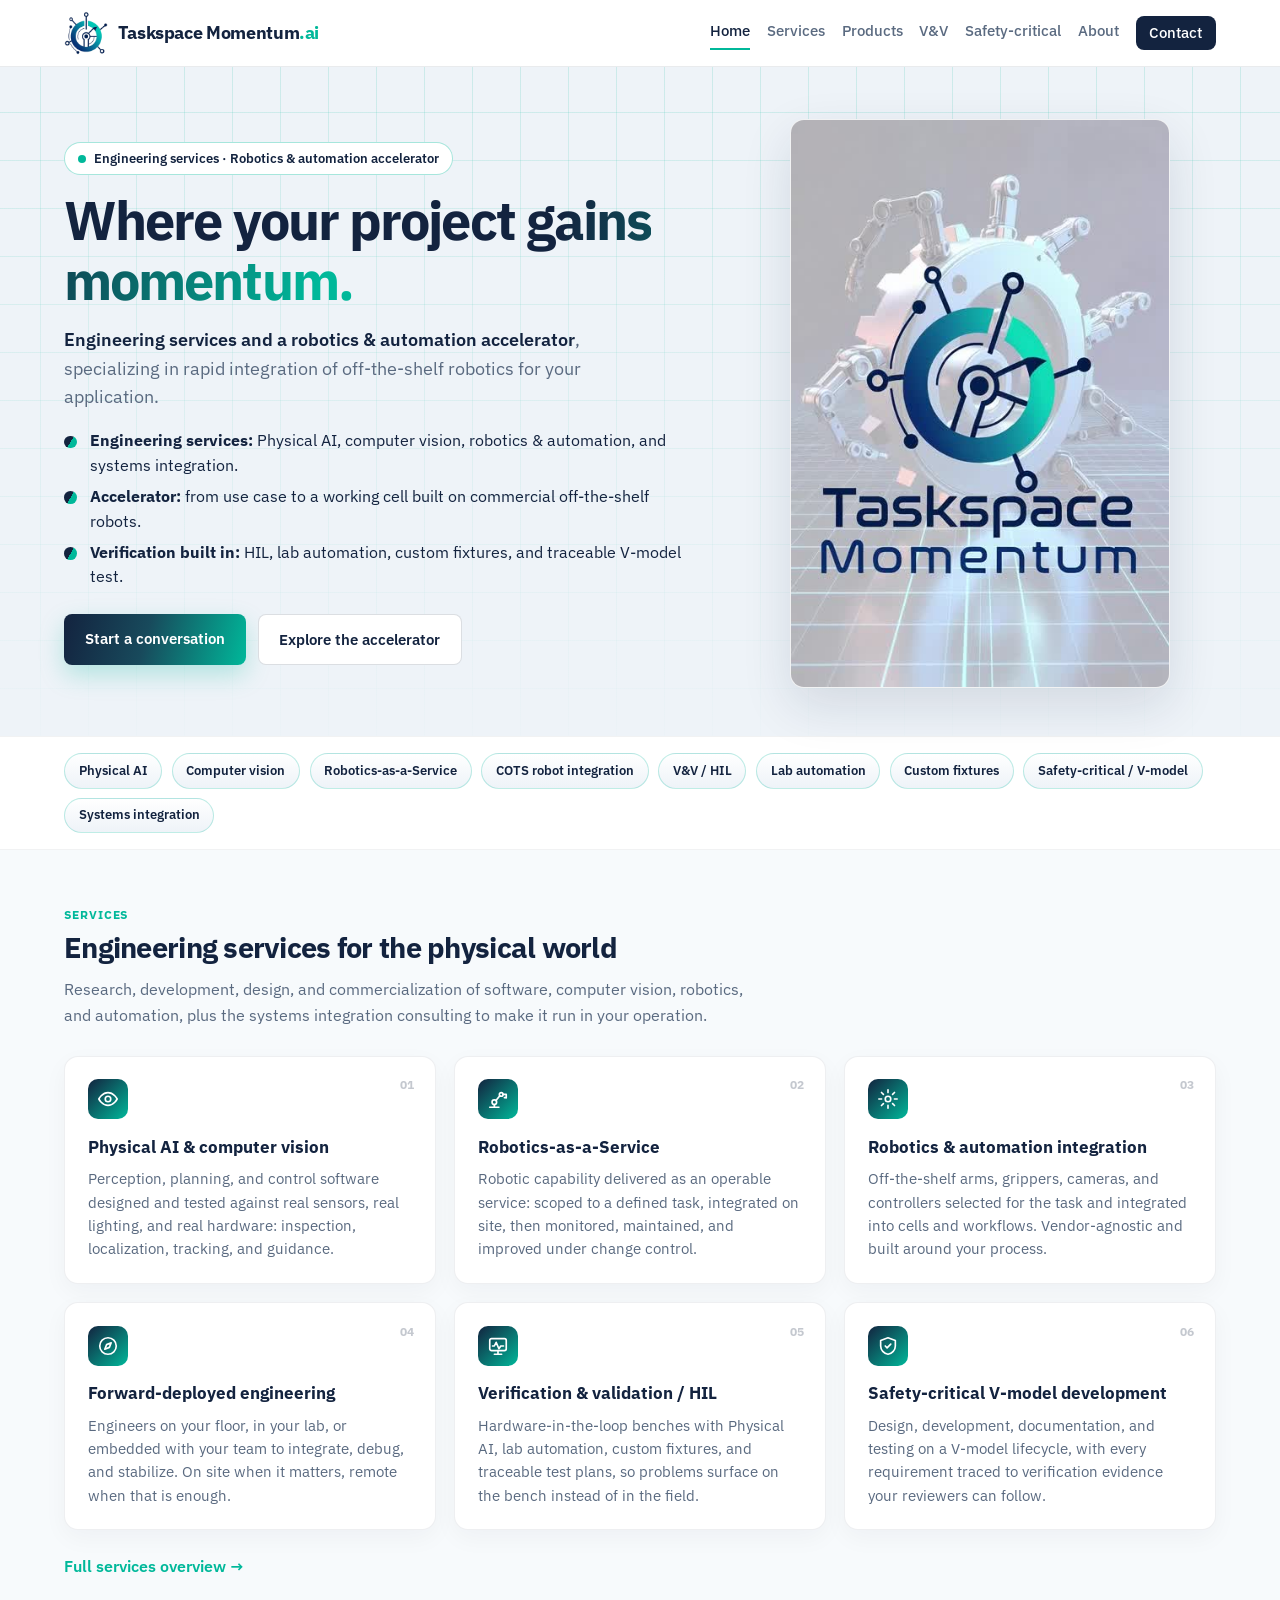
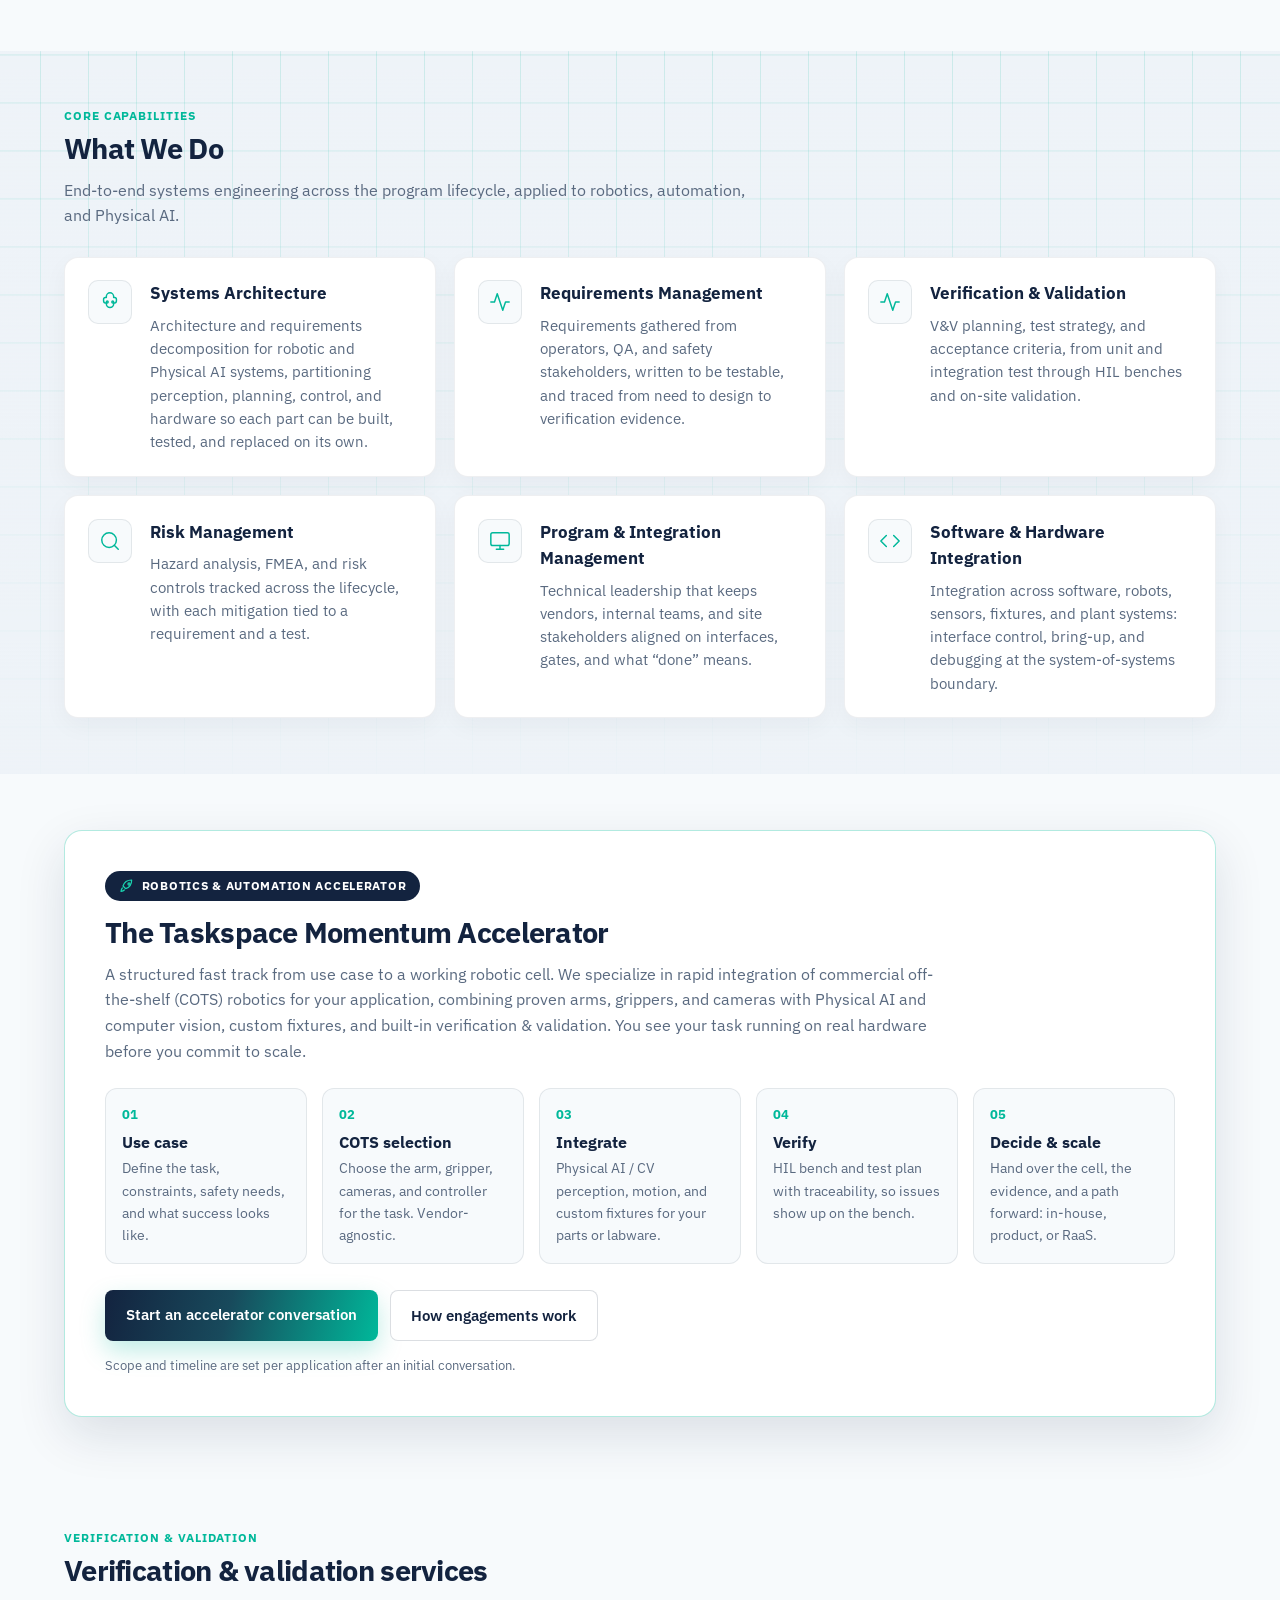
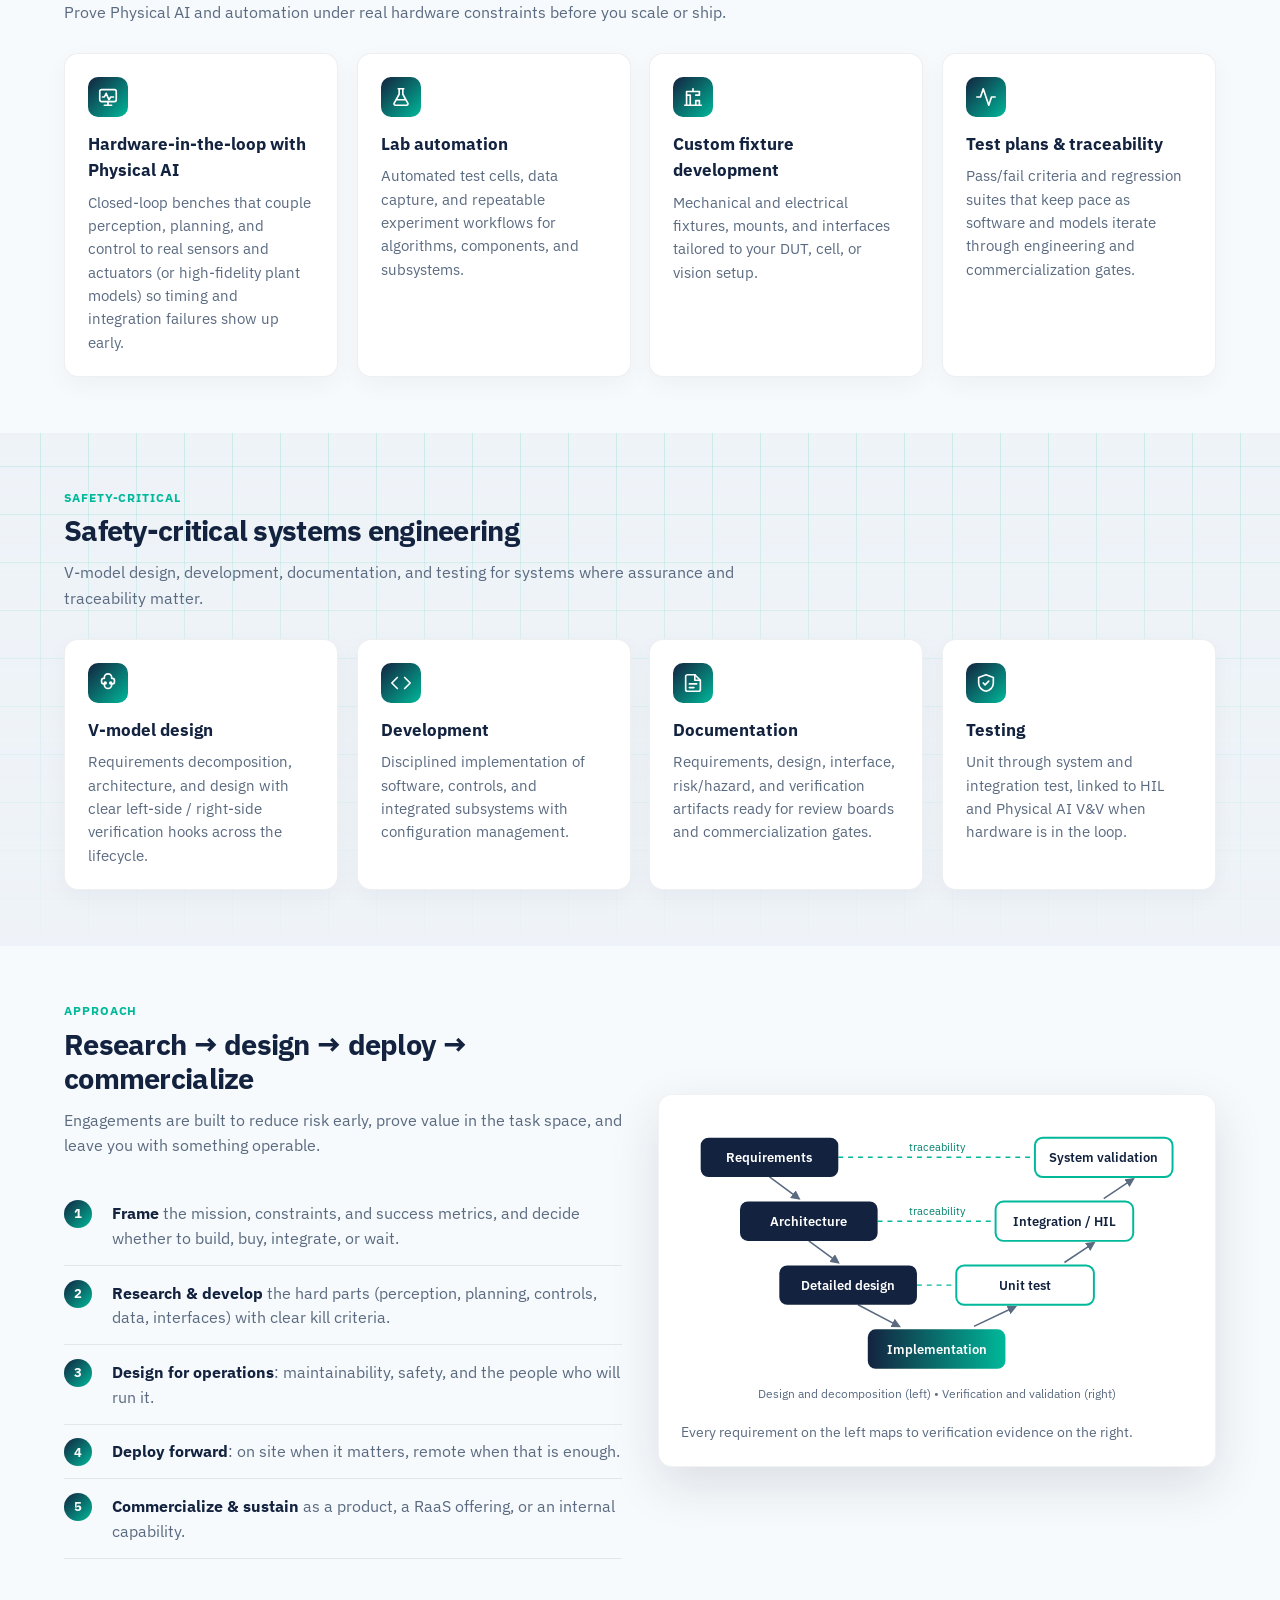
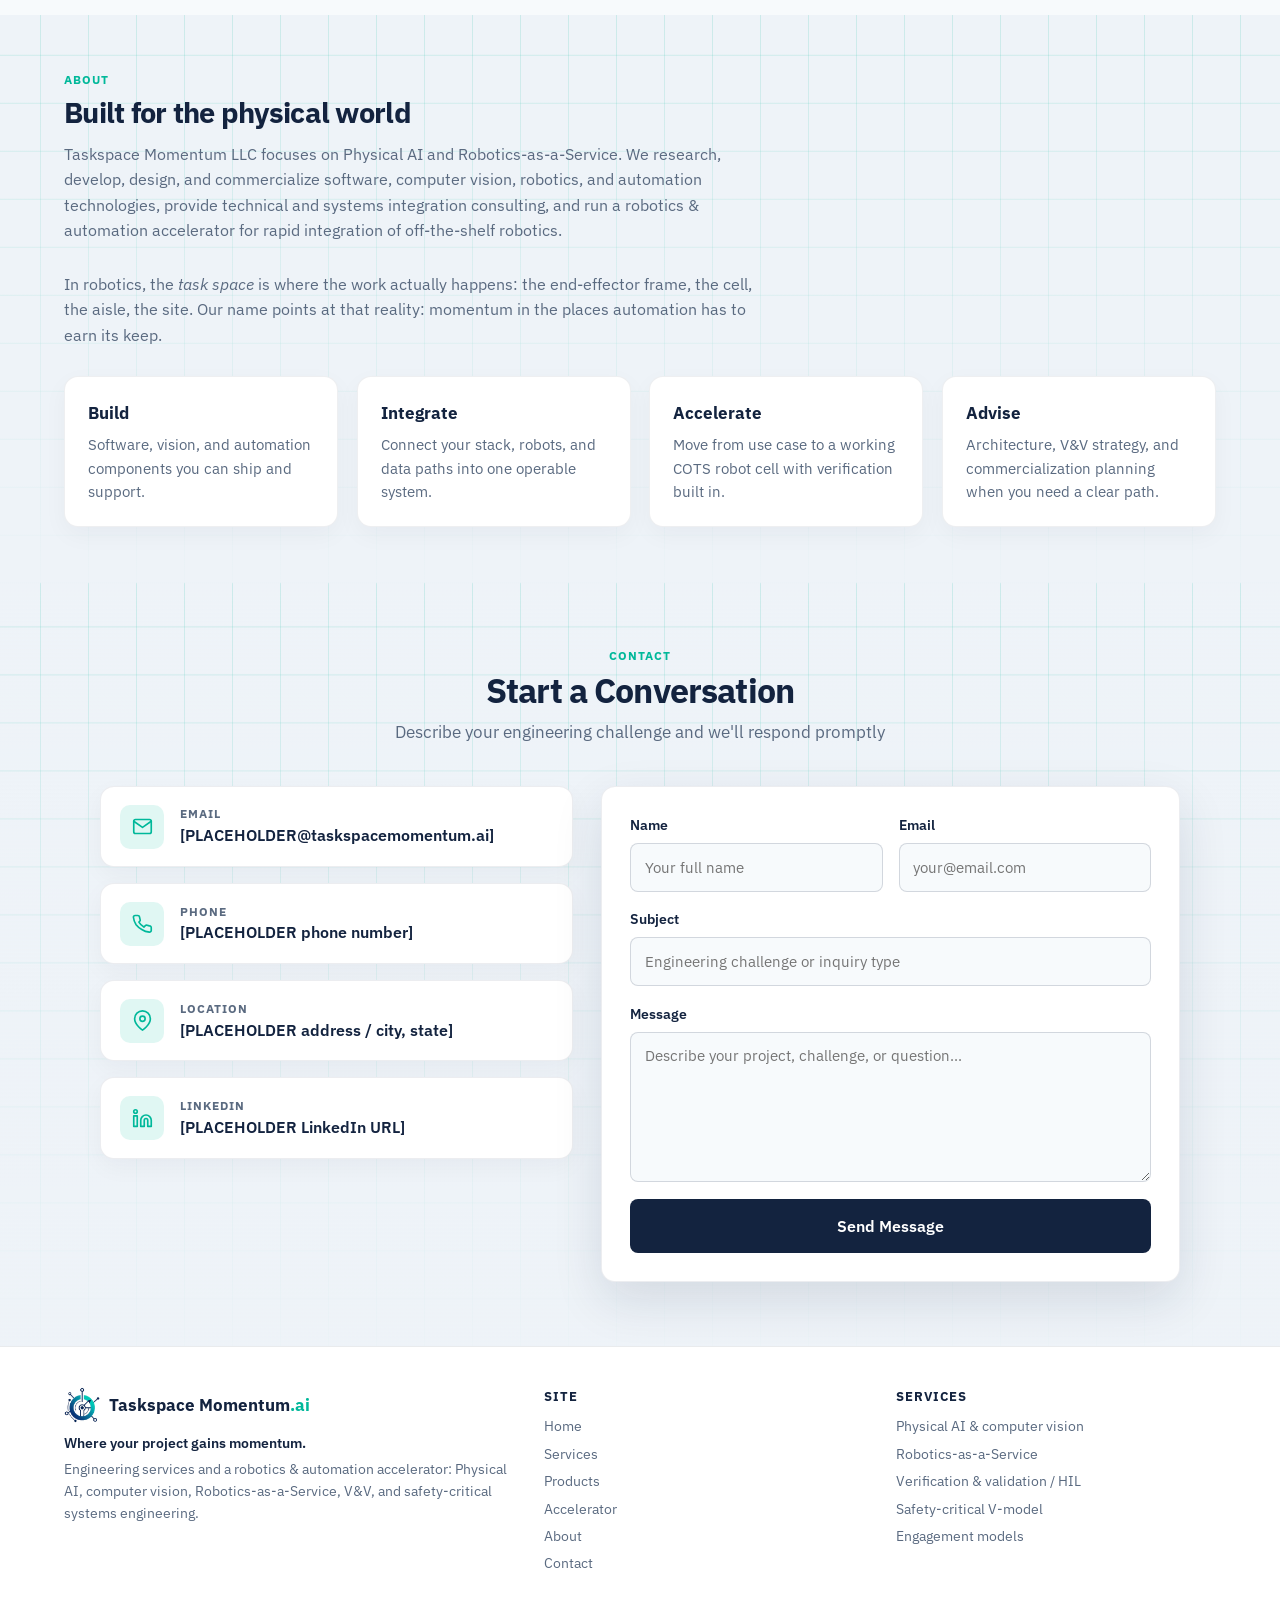
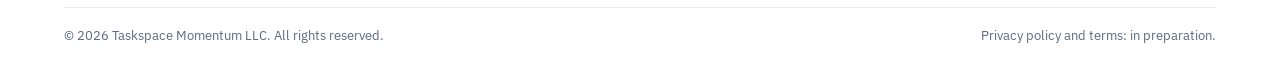
==== index.html @ 5d9417cb "Use official Taskspace Momentum logo for header icon and favicon" ====
<!DOCTYPE html>
<html lang="en">
<head>
  <meta charset="utf-8" />
  <meta name="viewport" content="width=device-width, initial-scale=1" />
  <title>Taskspace Momentum.ai | Where your project gains momentum.</title>
  <meta name="description" content="Where your project gains momentum. Engineering services and a robotics &amp; automation accelerator, specializing in rapid integration of off-the-shelf robotics for your application: Physical AI, computer vision, RaaS, V&amp;V / HIL, and safety-critical V-model engineering." />
  <meta property="og:title" content="Taskspace Momentum.ai | Where your project gains momentum." />
  <meta property="og:description" content="Where your project gains momentum. Engineering services and a robotics &amp; automation accelerator, specializing in rapid integration of off-the-shelf robotics for your application: Physical AI, computer vision, RaaS, V&amp;V / HIL, and safety-critical V-model engineering." />
  <meta property="og:image" content="assets/logo-icon.png" />
  <link rel="icon" href="assets/favicon.ico" sizes="any" />
  <link rel="icon" type="image/png" sizes="32x32" href="assets/favicon-32.png" />
  <link rel="icon" type="image/png" sizes="64x64" href="assets/logo-icon-64.png" />
  <link rel="apple-touch-icon" href="assets/apple-touch-icon.png" />
  <link rel="preconnect" href="https://fonts.googleapis.com" />
  <link rel="preconnect" href="https://fonts.gstatic.com" crossorigin />
  <link href="https://fonts.googleapis.com/css2?family=IBM+Plex+Sans:wght@400;500;600;700&amp;display=swap" rel="stylesheet" />
  <link rel="stylesheet" href="assets/site.css" />
</head>
<body>
  <header class="site-header">
    <a class="brand" href="index.html" aria-label="Taskspace Momentum.ai home">
      <img class="brand-icon" src="assets/logo-icon-256.png" width="44" height="44" alt="" />
      <span>Taskspace Momentum<span class="dot-ai">.ai</span></span>
    </a>
    <nav class="site-nav" aria-label="Main">
      <a href="index.html" aria-current="page">Home</a>
      <a href="services.html">Services</a>
      <a href="products.html">Products</a>
      <a href="index.html#vv">V&amp;V</a>
      <a href="index.html#safety">Safety-critical</a>
      <a href="index.html#about">About</a>
      <a href="index.html#contact" class="nav-cta">Contact</a>
    </nav>
  </header>

  <div class="hero grid-bg">
    <div>
      <span class="hero-badge">Engineering services &middot; Robotics &amp; automation accelerator</span>
      <h1>Where your project <span class="gradient-text">gains momentum.</span></h1>
      <p class="sub"><strong>Engineering services and a robotics &amp; automation accelerator</strong>, specializing in rapid integration of off-the-shelf robotics for your application.</p>
      <ul class="hero-points">
        <li><strong>Engineering services:</strong> Physical AI, computer vision, robotics &amp; automation, and systems integration.</li>
        <li><strong>Accelerator:</strong> from use case to a working cell built on commercial off-the-shelf robots.</li>
        <li><strong>Verification built in:</strong> HIL, lab automation, custom fixtures, and traceable V-model test.</li>
      </ul>
      <div class="cta-row">
        <a class="cta cta-primary" href="#contact">Start a conversation</a>
        <a class="cta cta-secondary" href="#accelerator">Explore the accelerator</a>
      </div>
    </div>
    <div class="hero-media">
      <div class="media-card hero-video-card">
        <video autoplay muted loop playsinline preload="metadata" poster="assets/poster-physical-ai.jpg" aria-label="Taskspace Momentum logo over a rotating gear and robot-arm visualization">
          <source src="assets/hero-physical-ai.mp4" type="video/mp4" />
        </video>
      </div>
    </div>
  </div>

  <div class="strip">
    <span>Physical AI</span><span>Computer vision</span><span>Robotics-as-a-Service</span><span>COTS robot integration</span><span>V&amp;V / HIL</span><span>Lab automation</span><span>Custom fixtures</span><span>Safety-critical / V-model</span><span>Systems integration</span>
  </div>

  <section id="services">
    <span class="section-tag">Services</span>
    <h2>Engineering services for the physical world</h2>
    <p class="lead">Research, development, design, and commercialization of software, computer vision, robotics, and automation, plus the systems integration consulting to make it run in your operation.</p>
    <div class="grid-3">
      <div class="card tile"><span class="tile-num">01</span><div class="ico"><svg viewBox="0 0 24 24" aria-hidden="true"><path d="M2 12s3.6-7 10-7 10 7 10 7-3.6 7-10 7S2 12 2 12z"/><circle cx="12" cy="12" r="3"/></svg></div><h3>Physical AI &amp; computer vision</h3><p>Perception, planning, and control software designed and tested against real sensors, real lighting, and real hardware: inspection, localization, tracking, and guidance.</p></div>
      <div class="card tile"><span class="tile-num">02</span><div class="ico"><svg viewBox="0 0 24 24" aria-hidden="true"><path d="M3 21h10"/><path d="M8 21v-3"/><circle cx="8" cy="15.5" r="2.5"/><path d="M9.8 13.7 14 8.5"/><circle cx="15.5" cy="7" r="2"/><path d="M17.5 7H21v3.5"/><path d="M21 10.5h-2"/></svg></div><h3>Robotics-as-a-Service</h3><p>Robotic capability delivered as an operable service: scoped to a defined task, integrated on site, then monitored, maintained, and improved under change control.</p></div>
      <div class="card tile"><span class="tile-num">03</span><div class="ico"><svg viewBox="0 0 24 24" aria-hidden="true"><circle cx="12" cy="12" r="3"/><path d="M12 2v3M12 19v3M2 12h3M19 12h3M4.9 4.9 7 7M17 17l2.1 2.1M4.9 19.1 7 17M17 7l2.1-2.1"/></svg></div><h3>Robotics &amp; automation integration</h3><p>Off-the-shelf arms, grippers, cameras, and controllers selected for the task and integrated into cells and workflows. Vendor-agnostic and built around your process.</p></div>
      <div class="card tile"><span class="tile-num">04</span><div class="ico"><svg viewBox="0 0 24 24" aria-hidden="true"><circle cx="12" cy="12" r="9"/><path d="m15.5 8.5-2 5-5 2 2-5 5-2z"/></svg></div><h3>Forward-deployed engineering</h3><p>Engineers on your floor, in your lab, or embedded with your team to integrate, debug, and stabilize. On site when it matters, remote when that is enough.</p></div>
      <div class="card tile"><span class="tile-num">05</span><div class="ico"><svg viewBox="0 0 24 24" aria-hidden="true"><rect x="3" y="4" width="18" height="13" rx="2"/><path d="M6 12h2l2-4 3 7 2-3h3"/><path d="M8 21h8M12 17v4"/></svg></div><h3>Verification &amp; validation / HIL</h3><p>Hardware-in-the-loop benches with Physical AI, lab automation, custom fixtures, and traceable test plans, so problems surface on the bench instead of in the field.</p></div>
      <div class="card tile"><span class="tile-num">06</span><div class="ico"><svg viewBox="0 0 24 24" aria-hidden="true"><path d="M12 3 4 6v6c0 4.5 3.4 8.2 8 9 4.6-.8 8-4.5 8-9V6l-8-3z"/><path d="m9 12 2 2 4-4"/></svg></div><h3>Safety-critical V-model development</h3><p>Design, development, documentation, and testing on a V-model lifecycle, with every requirement traced to verification evidence your reviewers can follow.</p></div>
    </div>
    <p class="section-foot"><a class="text-link" href="services.html">Full services overview &rarr;</a></p>
  </section>

  <section id="what-we-do" class="grid-bg">
    <span class="section-tag">Core capabilities</span>
    <h2>What We Do</h2>
    <p class="lead">End-to-end systems engineering across the program lifecycle, applied to robotics, automation, and Physical AI.</p>
    <div class="grid-3">
      <div class="card svc-card"><div class="svc-ico"><svg viewBox="0 0 24 24" aria-hidden="true"><path d="M12 2a4 4 0 0 1 4 4v1h1a2 2 0 0 1 2 2v2a2 2 0 0 1-2 2h-1v1a4 4 0 0 1-8 0v-1H7a2 2 0 0 1-2-2V9a2 2 0 0 1 2-2h1V6a4 4 0 0 1 4-4z"/><circle cx="9" cy="12" r="1"/><circle cx="15" cy="12" r="1"/></svg></div><div><h3>Systems Architecture</h3><p>Architecture and requirements decomposition for robotic and Physical AI systems, partitioning perception, planning, control, and hardware so each part can be built, tested, and replaced on its own.</p></div></div>
      <div class="card svc-card"><div class="svc-ico"><svg viewBox="0 0 24 24" aria-hidden="true"><path d="M22 12h-4l-3 9L9 3l-3 9H2"/></svg></div><div><h3>Requirements Management</h3><p>Requirements gathered from operators, QA, and safety stakeholders, written to be testable, and traced from need to design to verification evidence.</p></div></div>
      <div class="card svc-card"><div class="svc-ico"><svg viewBox="0 0 24 24" aria-hidden="true"><polyline points="22 12 18 12 15 21 9 3 6 12 2 12"/></svg></div><div><h3>Verification &amp; Validation</h3><p>V&amp;V planning, test strategy, and acceptance criteria, from unit and integration test through HIL benches and on-site validation.</p></div></div>
      <div class="card svc-card"><div class="svc-ico"><svg viewBox="0 0 24 24" aria-hidden="true"><circle cx="11" cy="11" r="8"/><line x1="21" y1="21" x2="16.65" y2="16.65"/></svg></div><div><h3>Risk Management</h3><p>Hazard analysis, FMEA, and risk controls tracked across the lifecycle, with each mitigation tied to a requirement and a test.</p></div></div>
      <div class="card svc-card"><div class="svc-ico"><svg viewBox="0 0 24 24" aria-hidden="true"><rect x="2" y="3" width="20" height="14" rx="2"/><line x1="8" y1="21" x2="16" y2="21"/><line x1="12" y1="17" x2="12" y2="21"/></svg></div><div><h3>Program &amp; Integration Management</h3><p>Technical leadership that keeps vendors, internal teams, and site stakeholders aligned on interfaces, gates, and what &ldquo;done&rdquo; means.</p></div></div>
      <div class="card svc-card"><div class="svc-ico"><svg viewBox="0 0 24 24" aria-hidden="true"><polyline points="16 18 22 12 16 6"/><polyline points="8 6 2 12 8 18"/></svg></div><div><h3>Software &amp; Hardware Integration</h3><p>Integration across software, robots, sensors, fixtures, and plant systems: interface control, bring-up, and debugging at the system-of-systems boundary.</p></div></div>
    </div>
  </section>

  <section id="accelerator" class="accel-wrap">
    <div class="accel">
      <span class="accel-badge"><svg viewBox="0 0 24 24" aria-hidden="true"><path d="M5 15c-1.5 1.5-2 5-2 5s3.5-.5 5-2"/><path d="M9 15 6 12c1.5-5 6-9 13-9 0 7-4 11.5-9 13l-1-1z"/><circle cx="15" cy="9" r="1.6"/></svg> Robotics &amp; Automation Accelerator</span>
      <h2>The Taskspace Momentum Accelerator</h2>
      <p class="lead" style="margin-bottom:0">A structured fast track from use case to a working robotic cell. We specialize in rapid integration of commercial off-the-shelf (COTS) robotics for your application, combining proven arms, grippers, and cameras with Physical AI and computer vision, custom fixtures, and built-in verification &amp; validation. You see your task running on real hardware before you commit to scale.</p>
      <ol class="accel-steps">
        <li><strong>Use case</strong>Define the task, constraints, safety needs, and what success looks like.</li>
        <li><strong>COTS selection</strong>Choose the arm, gripper, cameras, and controller for the task. Vendor-agnostic.</li>
        <li><strong>Integrate</strong>Physical AI / CV perception, motion, and custom fixtures for your parts or labware.</li>
        <li><strong>Verify</strong>HIL bench and test plan with traceability, so issues show up on the bench.</li>
        <li><strong>Decide &amp; scale</strong>Hand over the cell, the evidence, and a path forward: in-house, product, or RaaS.</li>
      </ol>
      
      <div class="cta-row">
        <a class="cta cta-primary" href="#contact">Start an accelerator conversation</a>
        <a class="cta cta-secondary" href="services.html#engagement">How engagements work</a>
      </div>
      <p class="accel-note">Scope and timeline are set per application after an initial conversation.</p>
    </div>
  </section>

  <section id="vv">
    <span class="section-tag">Verification &amp; validation</span>
    <h2>Verification &amp; validation services</h2>
    <p class="lead">Prove Physical AI and automation under real hardware constraints before you scale or ship.</p>
    <div class="grid">
      <div class="card"><div class="ico"><svg viewBox="0 0 24 24" aria-hidden="true"><rect x="3" y="4" width="18" height="13" rx="2"/><path d="M6 12h2l2-4 3 7 2-3h3"/><path d="M8 21h8M12 17v4"/></svg></div><h3>Hardware-in-the-loop with Physical AI</h3><p>Closed-loop benches that couple perception, planning, and control to real sensors and actuators (or high-fidelity plant models) so timing and integration failures show up early.</p></div>
      <div class="card"><div class="ico"><svg viewBox="0 0 24 24" aria-hidden="true"><path d="M9 3h6M10 3v6L4.6 18.6A1.6 1.6 0 0 0 6 21h12a1.6 1.6 0 0 0 1.4-2.4L14 9V3"/><path d="M7.5 15h9"/></svg></div><h3>Lab automation</h3><p>Automated test cells, data capture, and repeatable experiment workflows for algorithms, components, and subsystems.</p></div>
      <div class="card"><div class="ico"><svg viewBox="0 0 24 24" aria-hidden="true"><path d="M3 21h18"/><path d="M5 21V10h4v11"/><path d="M15 21v-5h4v5"/><path d="M5 10V6h14v4h-4"/><path d="M12 6V3"/></svg></div><h3>Custom fixture development</h3><p>Mechanical and electrical fixtures, mounts, and interfaces tailored to your DUT, cell, or vision setup.</p></div>
      <div class="card"><div class="ico"><svg viewBox="0 0 24 24" aria-hidden="true"><path d="M22 12h-4l-3 9L9 3l-3 9H2"/></svg></div><h3>Test plans &amp; traceability</h3><p>Pass/fail criteria and regression suites that keep pace as software and models iterate through engineering and commercialization gates.</p></div>
    </div>
  </section>

  <section id="safety" class="grid-bg">
    <span class="section-tag">Safety-critical</span>
    <h2>Safety-critical systems engineering</h2>
    <p class="lead">V-model design, development, documentation, and testing for systems where assurance and traceability matter.</p>
    <div class="grid">
      <div class="card"><div class="ico"><svg viewBox="0 0 24 24" aria-hidden="true"><path d="M12 2a4 4 0 0 1 4 4v1h1a2 2 0 0 1 2 2v2a2 2 0 0 1-2 2h-1v1a4 4 0 0 1-8 0v-1H7a2 2 0 0 1-2-2V9a2 2 0 0 1 2-2h1V6a4 4 0 0 1 4-4z"/><circle cx="9" cy="12" r="1"/><circle cx="15" cy="12" r="1"/></svg></div><h3>V-model design</h3><p>Requirements decomposition, architecture, and design with clear left-side / right-side verification hooks across the lifecycle.</p></div>
      <div class="card"><div class="ico"><svg viewBox="0 0 24 24" aria-hidden="true"><polyline points="16 18 22 12 16 6"/><polyline points="8 6 2 12 8 18"/></svg></div><h3>Development</h3><p>Disciplined implementation of software, controls, and integrated subsystems with configuration management.</p></div>
      <div class="card"><div class="ico"><svg viewBox="0 0 24 24" aria-hidden="true"><path d="M14 3H6a2 2 0 0 0-2 2v14a2 2 0 0 0 2 2h12a2 2 0 0 0 2-2V9l-6-6z"/><path d="M14 3v6h6"/><path d="M8 13h8M8 17h5"/></svg></div><h3>Documentation</h3><p>Requirements, design, interface, risk/hazard, and verification artifacts ready for review boards and commercialization gates.</p></div>
      <div class="card"><div class="ico"><svg viewBox="0 0 24 24" aria-hidden="true"><path d="M12 3 4 6v6c0 4.5 3.4 8.2 8 9 4.6-.8 8-4.5 8-9V6l-8-3z"/><path d="m9 12 2 2 4-4"/></svg></div><h3>Testing</h3><p>Unit through system and integration test, linked to HIL and Physical AI V&amp;V when hardware is in the loop.</p></div>
    </div>
  </section>

  <section id="approach">
    <div class="split">
      <div>
        <span class="section-tag">Approach</span>
        <h2>Research &rarr; design &rarr; deploy &rarr; commercialize</h2>
        <p class="lead">Engagements are built to reduce risk early, prove value in the task space, and leave you with something operable.</p>
        <ol class="phases">
          <li><strong>Frame</strong> the mission, constraints, and success metrics, and decide whether to build, buy, integrate, or wait.</li>
          <li><strong>Research &amp; develop</strong> the hard parts (perception, planning, controls, data, interfaces) with clear kill criteria.</li>
          <li><strong>Design for operations</strong>: maintainability, safety, and the people who will run it.</li>
          <li><strong>Deploy forward</strong>: on site when it matters, remote when that is enough.</li>
          <li><strong>Commercialize &amp; sustain</strong> as a product, a RaaS offering, or an internal capability.</li>
        </ol>
      </div>
      <figure class="media-card diagram-card" style="margin:0"><svg viewBox="0 0 520 300" role="img" aria-label="V-model: requirements, architecture, and detailed design descend to implementation, then rise through unit test, integration test, and system validation, with traceability links across each level">
  <defs>
    <linearGradient id="vg" x1="0" x2="1"><stop offset="0" stop-color="#13233f"/><stop offset="1" stop-color="#00b89a"/></linearGradient>
    <marker id="ah" viewBox="0 0 10 10" refX="8" refY="5" markerWidth="6" markerHeight="6" orient="auto"><path d="M0 0 10 5 0 10z" fill="#5a6a80"/></marker>
  </defs>
  <g stroke="#5a6a80" stroke-width="1.6" fill="none" marker-end="url(#ah)">
    <path d="M90 60 L120 82"/><path d="M130 125 L160 147"/><path d="M180 190 L222 212"/>
    <path d="M298 212 L340 192"/><path d="M390 147 L420 127"/><path d="M430 82 L460 62"/>
  </g>
  <g stroke="#00b89a" stroke-width="1.5" stroke-dasharray="5 5">
    <line x1="160" y1="40" x2="360" y2="40"/><line x1="200" y1="105" x2="320" y2="105"/><line x1="240" y1="170" x2="280" y2="170"/>
  </g>
  <g font-family="IBM Plex Sans, sans-serif" font-size="13" font-weight="600" text-anchor="middle">
    <rect x="20" y="20" width="140" height="40" rx="8" fill="#13233f"/><text x="90" y="45" fill="#fff">Requirements</text>
    <rect x="60" y="85" width="140" height="40" rx="8" fill="#13233f"/><text x="130" y="110" fill="#fff">Architecture</text>
    <rect x="100" y="150" width="140" height="40" rx="8" fill="#13233f"/><text x="170" y="175" fill="#fff">Detailed design</text>
    <rect x="190" y="215" width="140" height="40" rx="8" fill="url(#vg)"/><text x="260" y="240" fill="#fff">Implementation</text>
    <rect x="280" y="150" width="140" height="40" rx="8" fill="#fff" stroke="#00b89a" stroke-width="2"/><text x="350" y="175" fill="#13233f">Unit test</text>
    <rect x="320" y="85" width="140" height="40" rx="8" fill="#fff" stroke="#00b89a" stroke-width="2"/><text x="390" y="110" fill="#13233f">Integration / HIL</text>
    <rect x="360" y="20" width="140" height="40" rx="8" fill="#fff" stroke="#00b89a" stroke-width="2"/><text x="430" y="45" fill="#13233f">System validation</text>
  </g>
  <g font-family="IBM Plex Sans, sans-serif" font-size="11" fill="#00806b" text-anchor="middle">
    <text x="260" y="34">traceability</text><text x="260" y="99">traceability</text>
  </g>
  <text x="260" y="285" font-family="IBM Plex Sans, sans-serif" font-size="12" fill="#5a6a80" text-anchor="middle">Design and decomposition (left) &#8226; Verification and validation (right)</text>
</svg><figcaption>Every requirement on the left maps to verification evidence on the right.</figcaption></figure>
    </div>
  </section>

  <section id="about" class="grid-bg">
    <span class="section-tag">About</span>
    <h2>Built for the physical world</h2>
    <p class="lead">Taskspace Momentum LLC focuses on Physical AI and Robotics-as-a-Service. We research, develop, design, and commercialize software, computer vision, robotics, and automation technologies, provide technical and systems integration consulting, and run a robotics &amp; automation accelerator for rapid integration of off-the-shelf robotics.</p>
    <p class="lead">In robotics, the <em>task space</em> is where the work actually happens: the end-effector frame, the cell, the aisle, the site. Our name points at that reality: momentum in the places automation has to earn its keep.</p>
    <div class="grid">
      <div class="card"><h3>Build</h3><p>Software, vision, and automation components you can ship and support.</p></div>
      <div class="card"><h3>Integrate</h3><p>Connect your stack, robots, and data paths into one operable system.</p></div>
      <div class="card"><h3>Accelerate</h3><p>Move from use case to a working COTS robot cell with verification built in.</p></div>
      <div class="card"><h3>Advise</h3><p>Architecture, V&amp;V strategy, and commercialization planning when you need a clear path.</p></div>
    </div>
  </section>

  <section id="contact" class="contact grid-bg">
    <div class="contact-head">
      <span class="section-tag">Contact</span>
      <h2>Start a Conversation</h2>
      <p>Describe your engineering challenge and we'll respond promptly</p>
    </div>
    <div class="contact-grid">
      <div class="contact-list">
        <div class="contact-item"><div class="contact-ico"><svg viewBox="0 0 24 24" aria-hidden="true"><path d="M4 4h16c1.1 0 2 .9 2 2v12c0 1.1-.9 2-2 2H4c-1.1 0-2-.9-2-2V6c0-1.1.9-2 2-2z"/><polyline points="22,6 12,13 2,6"/></svg></div><div><span class="contact-label">Email</span><a class="contact-value" href="mailto:PLACEHOLDER@taskspacemomentum.ai">[PLACEHOLDER@taskspacemomentum.ai]</a></div></div>
        <div class="contact-item"><div class="contact-ico"><svg viewBox="0 0 24 24" aria-hidden="true"><path d="M22 16.92v3a2 2 0 0 1-2.18 2 19.79 19.79 0 0 1-8.63-3.07A19.5 19.5 0 0 1 4.68 13.5a19.79 19.79 0 0 1-3.07-8.67A2 2 0 0 1 3.59 2.82h3a2 2 0 0 1 2 1.72c.127.96.361 1.903.7 2.81a2 2 0 0 1-.45 2.11L7.91 10.4a16 16 0 0 0 5.68 5.68l1.65-1.65a2 2 0 0 1 2.11-.45c.907.339 1.85.573 2.81.7A2 2 0 0 1 22 16.92z"/></svg></div><div><span class="contact-label">Phone</span><span class="contact-value">[PLACEHOLDER phone number]</span></div></div>
        <div class="contact-item"><div class="contact-ico"><svg viewBox="0 0 24 24" aria-hidden="true"><path d="M21 10c0 7-9 13-9 13s-9-6-9-13a9 9 0 0 1 18 0z"/><circle cx="12" cy="10" r="3"/></svg></div><div><span class="contact-label">Location</span><span class="contact-value">[PLACEHOLDER address / city, state]</span></div></div>
        <div class="contact-item"><div class="contact-ico"><svg viewBox="0 0 24 24" aria-hidden="true"><path d="M16 8a6 6 0 0 1 6 6v7h-4v-7a2 2 0 0 0-2-2 2 2 0 0 0-2 2v7h-4v-7a6 6 0 0 1 6-6z"/><rect x="2" y="9" width="4" height="12"/><circle cx="4" cy="4" r="2"/></svg></div><div><span class="contact-label">LinkedIn</span><span class="contact-value">[PLACEHOLDER LinkedIn URL]</span></div></div>
      </div>
      <!-- Static site: this form opens the visitor's mail client via mailto:.
           A form backend is needed before launch; no third-party form service is wired in. -->
      <form class="form-card" action="mailto:PLACEHOLDER@taskspacemomentum.ai" method="post" enctype="text/plain">
        <div class="field-row">
          <div class="field"><label for="name">Name</label><input id="name" name="name" type="text" placeholder="Your full name" autocomplete="name" required /></div>
          <div class="field"><label for="email">Email</label><input id="email" name="email" type="email" placeholder="your@email.com" autocomplete="email" required /></div>
        </div>
        <div class="field"><label for="subject">Subject</label><input id="subject" name="subject" type="text" placeholder="Engineering challenge or inquiry type" required /></div>
        <div class="field"><label for="message">Message</label><textarea id="message" name="message" placeholder="Describe your project, challenge, or question..." required></textarea></div>
        <button class="btn-submit" type="submit">Send Message</button>
      </form>
    </div>
  </section>
  <footer class="site-footer">
    <div class="footer-grid">
      <div>
        <a class="footer-brand" href="index.html"><img src="assets/logo-icon-64.png" width="36" height="36" alt="" /><span>Taskspace Momentum<span class="dot-ai">.ai</span></span></a>
        <p class="footer-tagline">Where your project gains momentum.</p>
        <p style="margin:0">Engineering services and a robotics &amp; automation accelerator: Physical AI, computer vision, Robotics-as-a-Service, V&amp;V, and safety-critical systems engineering.</p>
      </div>
      <div>
        <h4>Site</h4>
        <ul>
          <li><a href="index.html">Home</a></li>
          <li><a href="services.html">Services</a></li>
          <li><a href="products.html">Products</a></li>
          <li><a href="index.html#accelerator">Accelerator</a></li>
          <li><a href="index.html#about">About</a></li>
          <li><a href="index.html#contact">Contact</a></li>
        </ul>
      </div>
      <div>
        <h4>Services</h4>
        <ul>
          <li><a href="services.html#offerings">Physical AI &amp; computer vision</a></li>
          <li><a href="services.html#offerings">Robotics-as-a-Service</a></li>
          <li><a href="services.html#vv">Verification &amp; validation / HIL</a></li>
          <li><a href="services.html#safety">Safety-critical V-model</a></li>
          <li><a href="services.html#engagement">Engagement models</a></li>
        </ul>
      </div>
    </div>
    <div class="footer-legal">
      <span>&copy; 2026 Taskspace Momentum LLC. All rights reserved.</span>
      <span>Privacy policy and terms: in preparation.</span>
    </div>
  </footer>
</body>
</html>
---- assets/site.css ----
/* Taskspace Momentum.ai — shared site styles (index, services, products) */
:root {
  --navy: #13233f;
  --navy-deep: #0b1628;
  --teal: #00b89a;
  --teal-bright: #1ad4b0;
  --teal-soft: rgba(0, 184, 154, 0.12);
  --cyan: #7ee0ff;
  --grid: rgba(0, 184, 154, 0.18);
  --ink: #13233f;
  --muted: #5a6a80;
  --bg: #eef3f8;
  --bg-soft: #f7fafc;
  --card: #ffffff;
  --line: rgba(19, 35, 63, 0.09);
  --radius: 14px;
  --shadow: 0 18px 50px rgba(19, 35, 63, 0.12);
}
* { box-sizing: border-box; }
html { scroll-behavior: smooth; scroll-padding-top: 84px; }
body {
  margin: 0;
  font-family: "IBM Plex Sans", system-ui, -apple-system, "Segoe UI", sans-serif;
  color: var(--ink);
  background: var(--bg-soft);
  line-height: 1.55;
}
a { color: var(--teal); }
img, video { max-width: 100%; display: block; }

/* grid floor */
.grid-bg {
  background-color: var(--bg);
  background-image:
    linear-gradient(180deg, rgba(238,243,248,0.2) 0%, rgba(238,243,248,0.95) 100%),
    linear-gradient(var(--grid) 1px, transparent 1px),
    linear-gradient(90deg, var(--grid) 1px, transparent 1px);
  background-size: auto, 48px 48px, 48px 48px;
  background-position: center, center bottom, center bottom;
}

/* ---------- header ---------- */
.site-header {
  position: sticky; top: 0; z-index: 20;
  display: flex; justify-content: space-between; align-items: center; gap: 1rem;
  padding: 0.7rem 5%;
  background: rgba(255,255,255,0.94);
  backdrop-filter: blur(10px);
  border-bottom: 1px solid var(--line);
}
.brand {
  display: flex; align-items: center; gap: 0.6rem; flex-shrink: 0;
  text-decoration: none; color: var(--navy);
  font-weight: 700; font-size: 1.12rem; letter-spacing: -0.02em;
}
.brand-icon { width: 44px; height: 44px; }
.dot-ai { color: var(--teal); }
.site-nav { display: flex; flex-wrap: wrap; justify-content: flex-end; gap: 0.25rem 1.05rem; }
.site-nav a {
  text-decoration: none; color: var(--muted);
  font-size: 0.92rem; font-weight: 500; padding: 0.25rem 0;
  border-bottom: 2px solid transparent;
}
.site-nav a:hover { color: var(--navy); }
.site-nav a[aria-current="page"] { color: var(--navy); border-bottom-color: var(--teal); }
.site-nav a.nav-cta {
  color: #fff; background: var(--navy); padding: 0.35rem 0.85rem; border-radius: 8px; border: 0;
}
.site-nav a.nav-cta:hover { background: #1c3358; }
@media (max-width: 960px) {
  .site-header { flex-direction: column; align-items: flex-start; }
  .site-nav { justify-content: flex-start; overflow-x: auto; flex-wrap: nowrap; width: 100%; padding-bottom: 0.2rem; }
  .site-nav a { white-space: nowrap; }
  html { scroll-padding-top: 120px; }
}

/* ---------- hero ---------- */
.hero {
  display: grid; gap: 2.5rem; align-items: center;
  padding: 3.25rem 5% 3rem;
  grid-template-columns: 1.15fr 0.85fr;
}
@media (max-width: 900px) { .hero { grid-template-columns: 1fr; padding-top: 2.25rem; } }
.eyebrow {
  display: inline-flex; gap: 0.5rem; flex-wrap: wrap;
  text-transform: uppercase; letter-spacing: 0.08em;
  font-size: 0.74rem; font-weight: 600; color: var(--teal);
}
.hero-badge {
  display: inline-flex; align-items: center; gap: 0.5rem;
  padding: 0.35rem 0.8rem; border-radius: 999px;
  background: #fff; border: 1px solid rgba(0,184,154,0.35);
  color: var(--navy); font-size: 0.8rem; font-weight: 600;
}
.hero-badge::before { content: ""; width: 8px; height: 8px; border-radius: 50%; background: var(--teal); }
h1 {
  font-size: clamp(2.2rem, 4.6vw, 3.4rem);
  line-height: 1.1; margin: 0.9rem 0 1rem;
  letter-spacing: -0.035em; color: var(--navy);
}
.gradient-text {
  background: linear-gradient(105deg, var(--navy) 10%, var(--teal) 90%);
  -webkit-background-clip: text; background-clip: text; color: transparent;
}
.sub { font-size: 1.15rem; color: var(--muted); max-width: 37rem; margin: 0 0 0.75rem; }
.sub strong { color: var(--navy); font-weight: 600; }
.hero-points { list-style: none; padding: 0; margin: 1.1rem 0 0; display: grid; gap: 0.45rem; }
.hero-points li { position: relative; padding-left: 1.6rem; color: var(--ink); font-size: 0.98rem; }
.hero-points li::before {
  content: ""; position: absolute; left: 0; top: 0.45rem; width: 0.8rem; height: 0.8rem; border-radius: 50%;
  background: conic-gradient(from 210deg, var(--navy) 0 50%, var(--teal) 50% 100%);
}
.cta-row { display: flex; flex-wrap: wrap; gap: 0.75rem; margin-top: 1.6rem; }
.cta {
  display: inline-block; padding: 0.8rem 1.3rem; border-radius: 8px;
  text-decoration: none; font-weight: 600; font-size: 0.95rem;
}
.cta-primary {
  background: linear-gradient(105deg, var(--navy), #184a5c 45%, var(--teal));
  color: #fff; box-shadow: 0 10px 24px rgba(0,184,154,0.25);
}
.cta-secondary { background: #fff; color: var(--navy); border: 1px solid rgba(19,35,63,0.15); }

.hero-media { display: flex; justify-content: center; }
.media-card {
  position: relative; overflow: hidden; border-radius: var(--radius);
  background: #fff; box-shadow: var(--shadow);
  border: 1px solid rgba(19,35,63,0.06);
}
.hero-video-card { width: 100%; max-width: 380px; }
.hero-video-card video { width: 100%; aspect-ratio: 448 / 672; object-fit: cover; background: #dfe8f1; }

/* page header (inner pages) */
.page-hero { padding: 3rem 5% 2.5rem; }
.page-hero h1 { font-size: clamp(2rem, 4vw, 2.9rem); max-width: 48rem; }
.page-hero .sub { max-width: 46rem; }
.chip-nav { display: flex; flex-wrap: wrap; gap: 0.5rem; margin-top: 1.4rem; }
.chip-nav a {
  padding: 0.38rem 0.85rem; border-radius: 999px; text-decoration: none;
  background: #fff; border: 1px solid rgba(0,184,154,0.3);
  color: var(--navy); font-size: 0.84rem; font-weight: 600;
}
.chip-nav a:hover { border-color: var(--teal); }

/* strip */
.strip {
  display: flex; flex-wrap: wrap; gap: 0.6rem; padding: 1rem 5%;
  background: #fff; border-block: 1px solid rgba(19,35,63,0.06);
}
.strip span {
  padding: 0.4rem 0.85rem; border-radius: 999px;
  background: linear-gradient(180deg, #fff, var(--bg));
  border: 1px solid rgba(0,184,154,0.25);
  color: var(--navy); font-size: 0.82rem; font-weight: 600;
}

/* sections */
section { padding: 3.5rem 5%; }
.section-tag {
  display: block; margin-bottom: 0.4rem;
  text-transform: uppercase; letter-spacing: 0.08em; font-size: 0.72rem; font-weight: 700; color: var(--teal);
}
h2 { letter-spacing: -0.025em; color: var(--navy); margin: 0 0 0.75rem; font-size: 1.8rem; line-height: 1.2; }
h3 { color: var(--navy); }
.lead { color: var(--muted); max-width: 44rem; margin: 0 0 1.75rem; font-size: 1.03rem; }
.section-foot { margin-top: 1.5rem; }
.text-link { font-weight: 600; text-decoration: none; }
.text-link:hover { text-decoration: underline; }

.grid { display: grid; gap: 1.15rem; grid-template-columns: repeat(auto-fit, minmax(250px, 1fr)); }
.grid-3 { display: grid; gap: 1.15rem; grid-template-columns: repeat(3, 1fr); }
.grid-2 { display: grid; gap: 1.15rem; grid-template-columns: repeat(2, 1fr); }
@media (max-width: 1000px) { .grid-3 { grid-template-columns: repeat(2, 1fr); } }
@media (max-width: 680px) { .grid-3, .grid-2 { grid-template-columns: 1fr; } }

.card {
  background: var(--card); padding: 1.4rem 1.45rem; border-radius: var(--radius);
  border: 1px solid rgba(19,35,63,0.07); box-shadow: 0 8px 24px rgba(19,35,63,0.04);
}
.card h3 { margin: 0 0 0.45rem; font-size: 1.06rem; }
.card p { margin: 0; color: var(--muted); font-size: 0.94rem; }
.card ul { margin: 0.75rem 0 0; padding-left: 1.1rem; color: var(--muted); font-size: 0.92rem; }
.card ul li { margin: 0.2rem 0; }
.card .ico {
  width: 40px; height: 40px; border-radius: 10px; margin-bottom: 0.9rem;
  background: linear-gradient(135deg, var(--navy), var(--teal));
  display: grid; place-items: center;
}
.card .ico svg { width: 22px; height: 22px; stroke: #fff; fill: none; stroke-width: 1.8; stroke-linecap: round; stroke-linejoin: round; }

/* what-we-do tiles */
.tile { position: relative; transition: transform .15s ease, box-shadow .15s ease; }
.tile:hover { transform: translateY(-2px); box-shadow: 0 14px 34px rgba(19,35,63,0.09); }
.tile .tile-num { position: absolute; top: 1.2rem; right: 1.3rem; font-size: 0.75rem; font-weight: 700; color: rgba(19,35,63,0.25); }

.split { display: grid; gap: 2.25rem; align-items: center; grid-template-columns: 1fr 1fr; }
@media (max-width: 900px) { .split { grid-template-columns: 1fr; } }

.phases { counter-reset: step; list-style: none; padding: 0; margin: 0; }
.phases li {
  position: relative; padding: 0.9rem 0 0.9rem 3rem;
  border-bottom: 1px solid var(--line); color: var(--muted);
}
.phases li::before {
  counter-increment: step; content: counter(step);
  position: absolute; left: 0; top: 0.85rem;
  width: 1.75rem; height: 1.75rem; border-radius: 50%;
  background: linear-gradient(135deg, var(--navy), var(--teal));
  color: #fff; font-size: 0.8rem; font-weight: 700;
  display: grid; place-items: center;
}
.phases strong { color: var(--navy); }

.diagram-card { padding: 1.4rem; background: #fff; }
.diagram-card svg { width: 100%; height: auto; display: block; }
.diagram-card figcaption { font-size: 0.85rem; color: var(--muted); margin-top: 0.6rem; }

/* accelerator */
.accel-wrap { padding: 3.5rem 5%; }
.accel {
  margin: 0; padding: 2.5rem;
  background-image: linear-gradient(135deg, #fff 60%, rgba(0,184,154,0.07)); border-radius: calc(var(--radius) + 4px);
  background: #fff; border: 1px solid rgba(0,184,154,0.3); box-shadow: var(--shadow);
}
.accel-steps { list-style: none; padding: 0; margin: 1.5rem 0 0; display: grid; gap: 0.9rem; grid-template-columns: repeat(5, 1fr); counter-reset: acc; }
.accel-steps li {
  position: relative; padding: 1rem 1rem 1.05rem; border-radius: 12px;
  background: var(--bg-soft); border: 1px solid var(--line);
  font-size: 0.9rem; color: var(--muted);
}
.accel-steps li::before {
  counter-increment: acc; content: "0" counter(acc);
  display: block; font-weight: 700; color: var(--teal); font-size: 0.8rem; margin-bottom: 0.3rem;
}
.accel-steps strong { display: block; color: var(--navy); font-size: 0.98rem; margin-bottom: 0.2rem; }
@media (max-width: 1000px) { .accel-steps { grid-template-columns: repeat(2, 1fr); } }
@media (max-width: 600px) { .accel-steps { grid-template-columns: 1fr; } .accel { padding: 1.6rem; } }

/* products */
.status {
  display: inline-block; margin-bottom: 0.7rem; padding: 0.22rem 0.6rem; border-radius: 999px;
  background: var(--teal-soft); color: #00806b; font-size: 0.72rem; font-weight: 700;
  letter-spacing: 0.05em; text-transform: uppercase;
}
.product { display: flex; flex-direction: column; align-items: flex-start; }
.product > * { max-width: 100%; }
.product .product-cta { margin-top: auto; padding-top: 1rem; }
.note {
  margin-top: 1.5rem; padding: 0.9rem 1.1rem; border-left: 3px solid var(--teal);
  background: #fff; border-radius: 0 10px 10px 0; color: var(--muted); font-size: 0.9rem;
}

/* CTA band */
.cta-band {
  margin: 1rem 5% 3.5rem; padding: 2.25rem;
  border-radius: calc(var(--radius) + 4px);
  background: linear-gradient(120deg, var(--navy-deep), #163a4a 40%, #0e6b5c);
  color: #fff; box-shadow: var(--shadow);
}
.cta-band h2 { color: #fff; }
.cta-band p { color: rgba(255,255,255,0.84); max-width: 38rem; margin: 0; }
.cta-band .cta-primary { background: #fff; color: var(--navy); box-shadow: none; }
.cta-band .cta-secondary { background: transparent; color: #fff; border-color: rgba(255,255,255,0.4); }

/* ---------- contact ---------- */
.contact { padding: 4rem 5%; }
.contact-head { text-align: center; margin-bottom: 2.5rem; }
.contact-head h2 { font-size: 2.1rem; margin-bottom: 0.5rem; }
.contact-head p { color: var(--muted); margin: 0 auto; font-size: 1.08rem; }
.contact-grid {
  display: grid; gap: 1.75rem; grid-template-columns: 0.9fr 1.1fr;
  max-width: 1080px; margin: 0 auto; align-items: start;
}
@media (max-width: 860px) { .contact-grid { grid-template-columns: 1fr; } }
.contact-list { display: grid; gap: 1rem; }
.contact-item {
  display: flex; align-items: center; gap: 1rem;
  background: #fff; border: 1px solid rgba(19,35,63,0.08); border-radius: var(--radius);
  padding: 1.1rem 1.2rem; box-shadow: 0 8px 24px rgba(19,35,63,0.04);
}
.contact-ico {
  flex-shrink: 0; width: 44px; height: 44px; border-radius: 10px;
  background: var(--teal-soft); display: grid; place-items: center;
}
.contact-ico svg { width: 21px; height: 21px; stroke: var(--teal); fill: none; stroke-width: 1.9; stroke-linecap: round; stroke-linejoin: round; }
.contact-label { display: block; font-size: 0.72rem; font-weight: 700; letter-spacing: 0.08em; text-transform: uppercase; color: var(--muted); }
.contact-value { display: block; color: var(--navy); font-weight: 600; font-size: 0.98rem; word-break: break-word; text-decoration: none; }
a.contact-value:hover { color: var(--teal); }
.form-card {
  background: #fff; border: 1px solid rgba(19,35,63,0.08); border-radius: var(--radius);
  padding: 1.75rem; box-shadow: var(--shadow);
}
.field { display: grid; gap: 0.4rem; margin-bottom: 1.1rem; }
.field label { font-size: 0.88rem; font-weight: 600; color: var(--navy); }
.field input, .field textarea {
  width: 100%; font: inherit; font-size: 0.95rem; color: var(--ink);
  padding: 0.72rem 0.85rem; border-radius: 8px;
  border: 1px solid rgba(19,35,63,0.16); background: var(--bg-soft);
}
.field textarea { min-height: 150px; resize: vertical; }
.field input:focus, .field textarea:focus { outline: none; border-color: var(--teal); box-shadow: 0 0 0 3px rgba(0,184,154,0.18); background: #fff; }
.field-row { display: grid; gap: 1rem; grid-template-columns: 1fr 1fr; }
@media (max-width: 560px) { .field-row { grid-template-columns: 1fr; } }
.btn-submit {
  width: 100%; padding: 0.9rem 1rem; border: 0; border-radius: 8px; cursor: pointer;
  background: var(--navy); color: #fff; font: inherit; font-weight: 600; font-size: 1rem;
}
.btn-submit:hover { background: #1c3358; }
.form-note { margin: 0.75rem 0 0; font-size: 0.8rem; color: var(--muted); text-align: center; }

/* ---------- footer ---------- */
.site-footer { padding: 2.5rem 5% 1.5rem; font-size: 0.88rem; color: var(--muted); border-top: 1px solid var(--line); background: #fff; }
.footer-grid { display: grid; gap: 2rem; grid-template-columns: 1.4fr 1fr 1fr; }
@media (max-width: 760px) { .footer-grid { grid-template-columns: 1fr; } }
.footer-brand { display: flex; align-items: center; gap: 0.55rem; font-weight: 700; font-size: 1.05rem; color: var(--navy); text-decoration: none; }
.footer-brand img { width: 36px; height: 36px; }
.footer-tagline { margin: 0.6rem 0 0.3rem; color: var(--navy); font-weight: 600; }
.site-footer h4 { margin: 0 0 0.6rem; color: var(--navy); font-size: 0.8rem; text-transform: uppercase; letter-spacing: 0.08em; }
.site-footer ul { list-style: none; padding: 0; margin: 0; display: grid; gap: 0.35rem; }
.site-footer ul a { color: var(--muted); text-decoration: none; }
.site-footer ul a:hover { color: var(--teal); }
.footer-legal { margin-top: 2rem; padding-top: 1.1rem; border-top: 1px solid var(--line); display: flex; flex-wrap: wrap; gap: 0.75rem; justify-content: space-between; font-size: 0.82rem; }

/* what-we-do cards (structure ported from the original repo: icon left, body right) */
.svc-card { display: flex; gap: 1.1rem; align-items: flex-start; position: relative; overflow: hidden; transition: transform .15s ease, box-shadow .15s ease; }
.svc-card::before { content: ""; position: absolute; top: 0; left: 0; right: 0; height: 3px; background: linear-gradient(90deg, var(--navy), var(--teal)); opacity: 0; transition: opacity .15s ease; }
.svc-card:hover { transform: translateY(-3px); box-shadow: 0 14px 34px rgba(19,35,63,0.09); }
.svc-card:hover::before { opacity: 1; }
.svc-ico { flex-shrink: 0; width: 44px; height: 44px; border-radius: 10px; display: grid; place-items: center; background: var(--bg-soft); border: 1px solid var(--line); color: var(--teal); }
.svc-card:hover .svc-ico { background: var(--navy); color: var(--teal-bright); border-color: var(--navy); }
.svc-ico svg { width: 22px; height: 22px; stroke: currentColor; fill: none; stroke-width: 1.6; stroke-linecap: round; stroke-linejoin: round; }

/* accelerator extras */
.accel-badge { display: inline-flex; align-items: center; gap: 0.45rem; margin-bottom: 0.9rem; padding: 0.35rem 0.85rem; border-radius: 999px; background: var(--navy); color: #fff; font-size: 0.74rem; font-weight: 700; letter-spacing: 0.06em; text-transform: uppercase; }
.accel-badge svg { width: 16px; height: 16px; stroke: var(--teal-bright); fill: none; stroke-width: 1.8; stroke-linecap: round; stroke-linejoin: round; }
.accel .lead { max-width: 52rem; }
.accel-more { margin: 1.25rem 0 0; color: var(--muted); font-size: 0.95rem; }
.accel-note { margin: 0.9rem 0 0; color: var(--muted); font-size: 0.82rem; }

/* standards (ported 'reg-card') */
.reg-standard { display: inline-block; margin-bottom: 0.8rem; padding: 0.25rem 0.6rem; border-radius: 6px; background: var(--navy); color: #fff; font-size: 0.75rem; font-weight: 700; letter-spacing: 0.03em; }
.reg-card-highlight { border-color: rgba(0,184,154,0.45); background: linear-gradient(160deg, #fff 55%, rgba(0,184,154,0.08)); }
.reg-card-highlight .reg-standard { background: var(--teal); }

/* focus areas (ported 'tech-category') */
.tech-cat { border-left: 4px solid var(--navy); transition: transform .15s ease, border-left-color .15s ease; }
.tech-cat:hover { transform: translateX(3px); border-left-color: var(--teal); }
.tech-cat ul { list-style: none; padding: 0; margin: 0.6rem 0 0; }
.tech-cat li { padding: 0.45rem 0; border-bottom: 1px solid var(--line); }
.tech-cat li:last-child { border-bottom: 0; }

.product-for { margin: 0.9rem 0 0 !important; font-size: 0.74rem !important; font-weight: 700; letter-spacing: 0.07em; text-transform: uppercase; color: var(--navy) !important; }
.product ul { margin-top: 0.35rem; }
.card ul strong { color: var(--navy); }
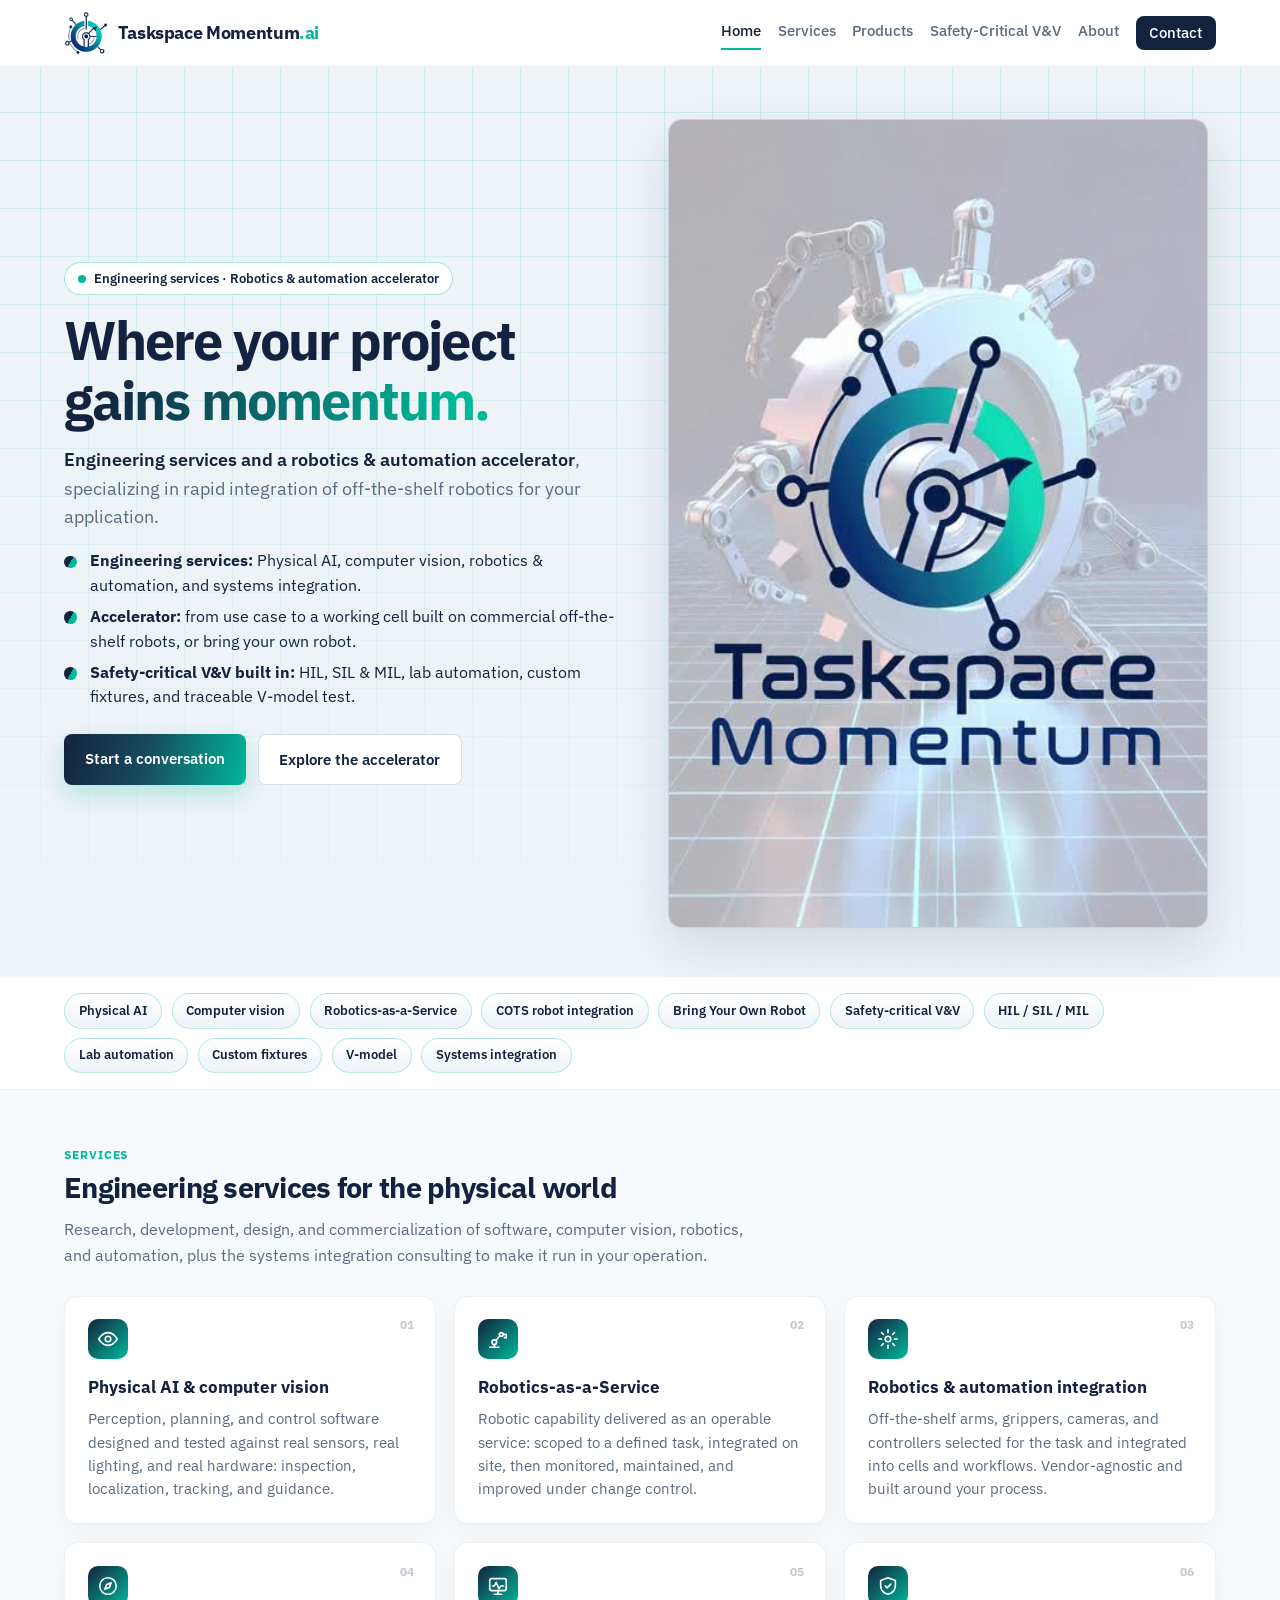
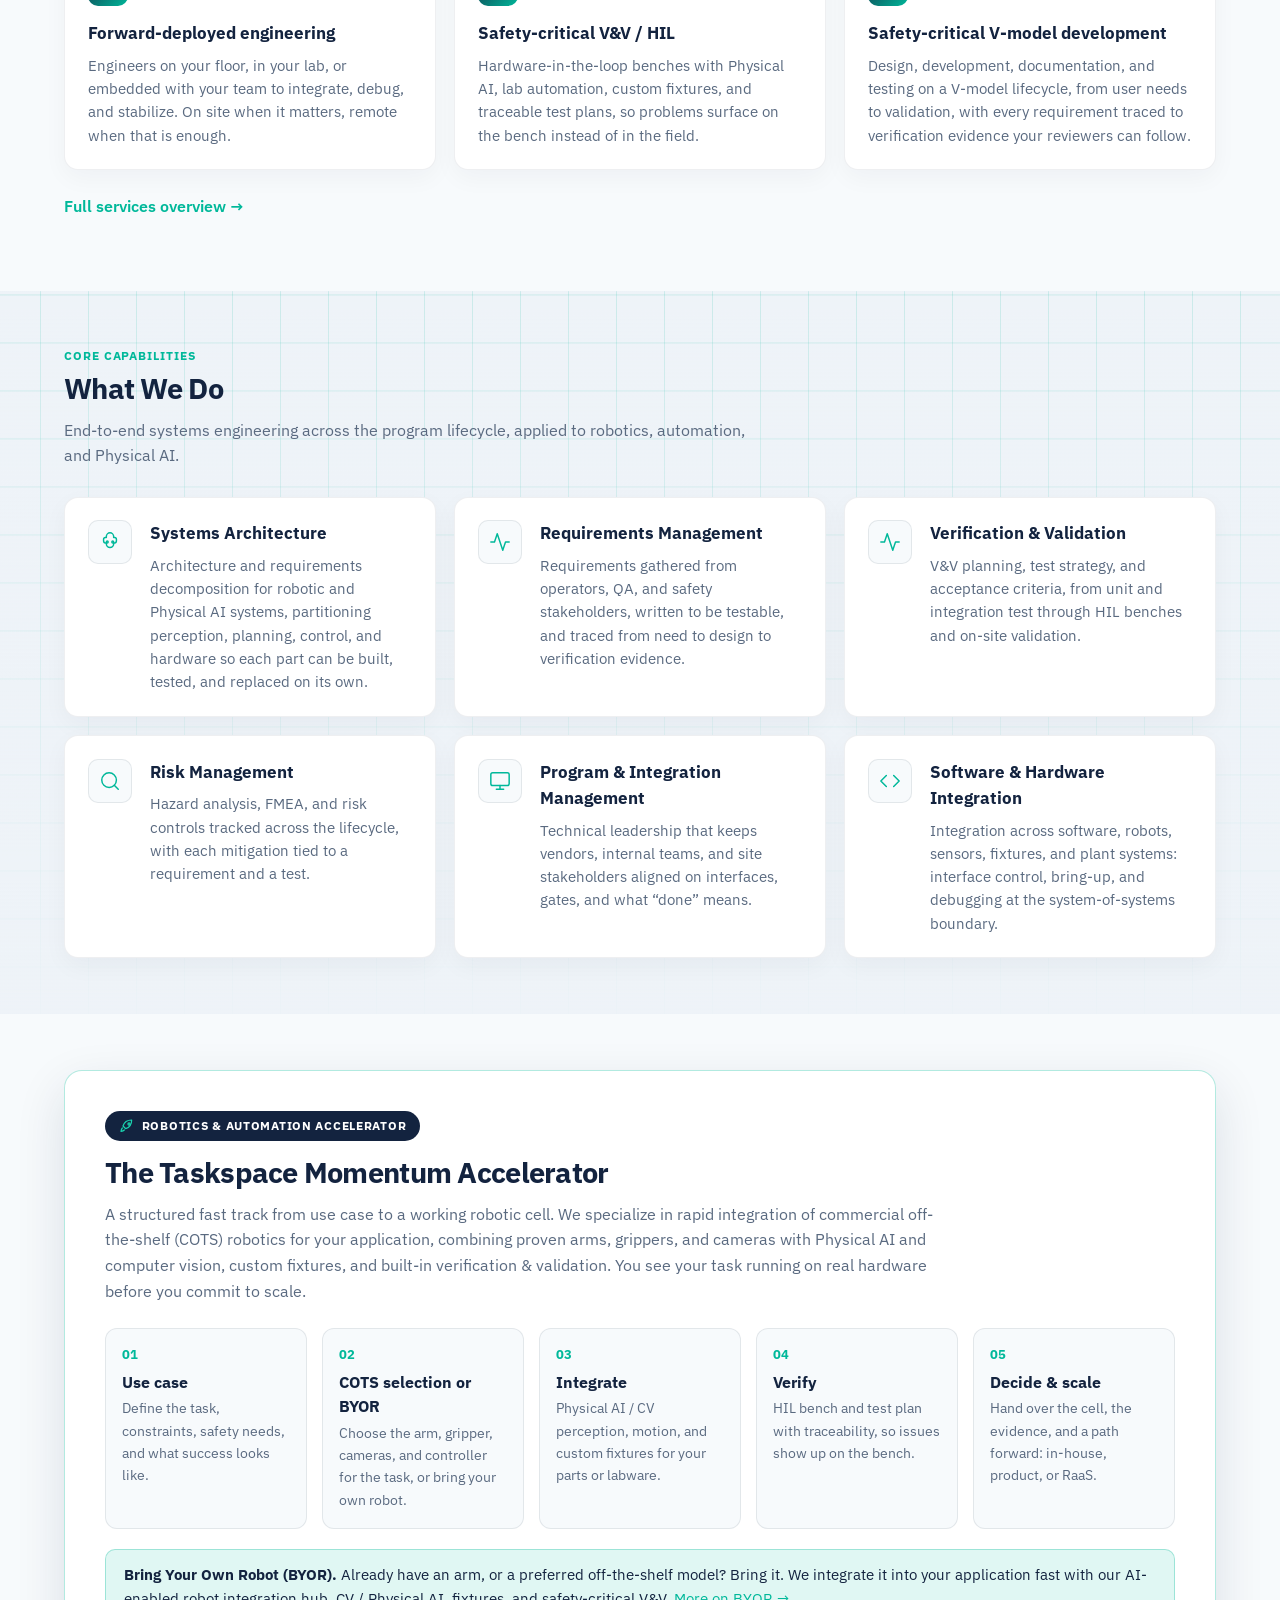
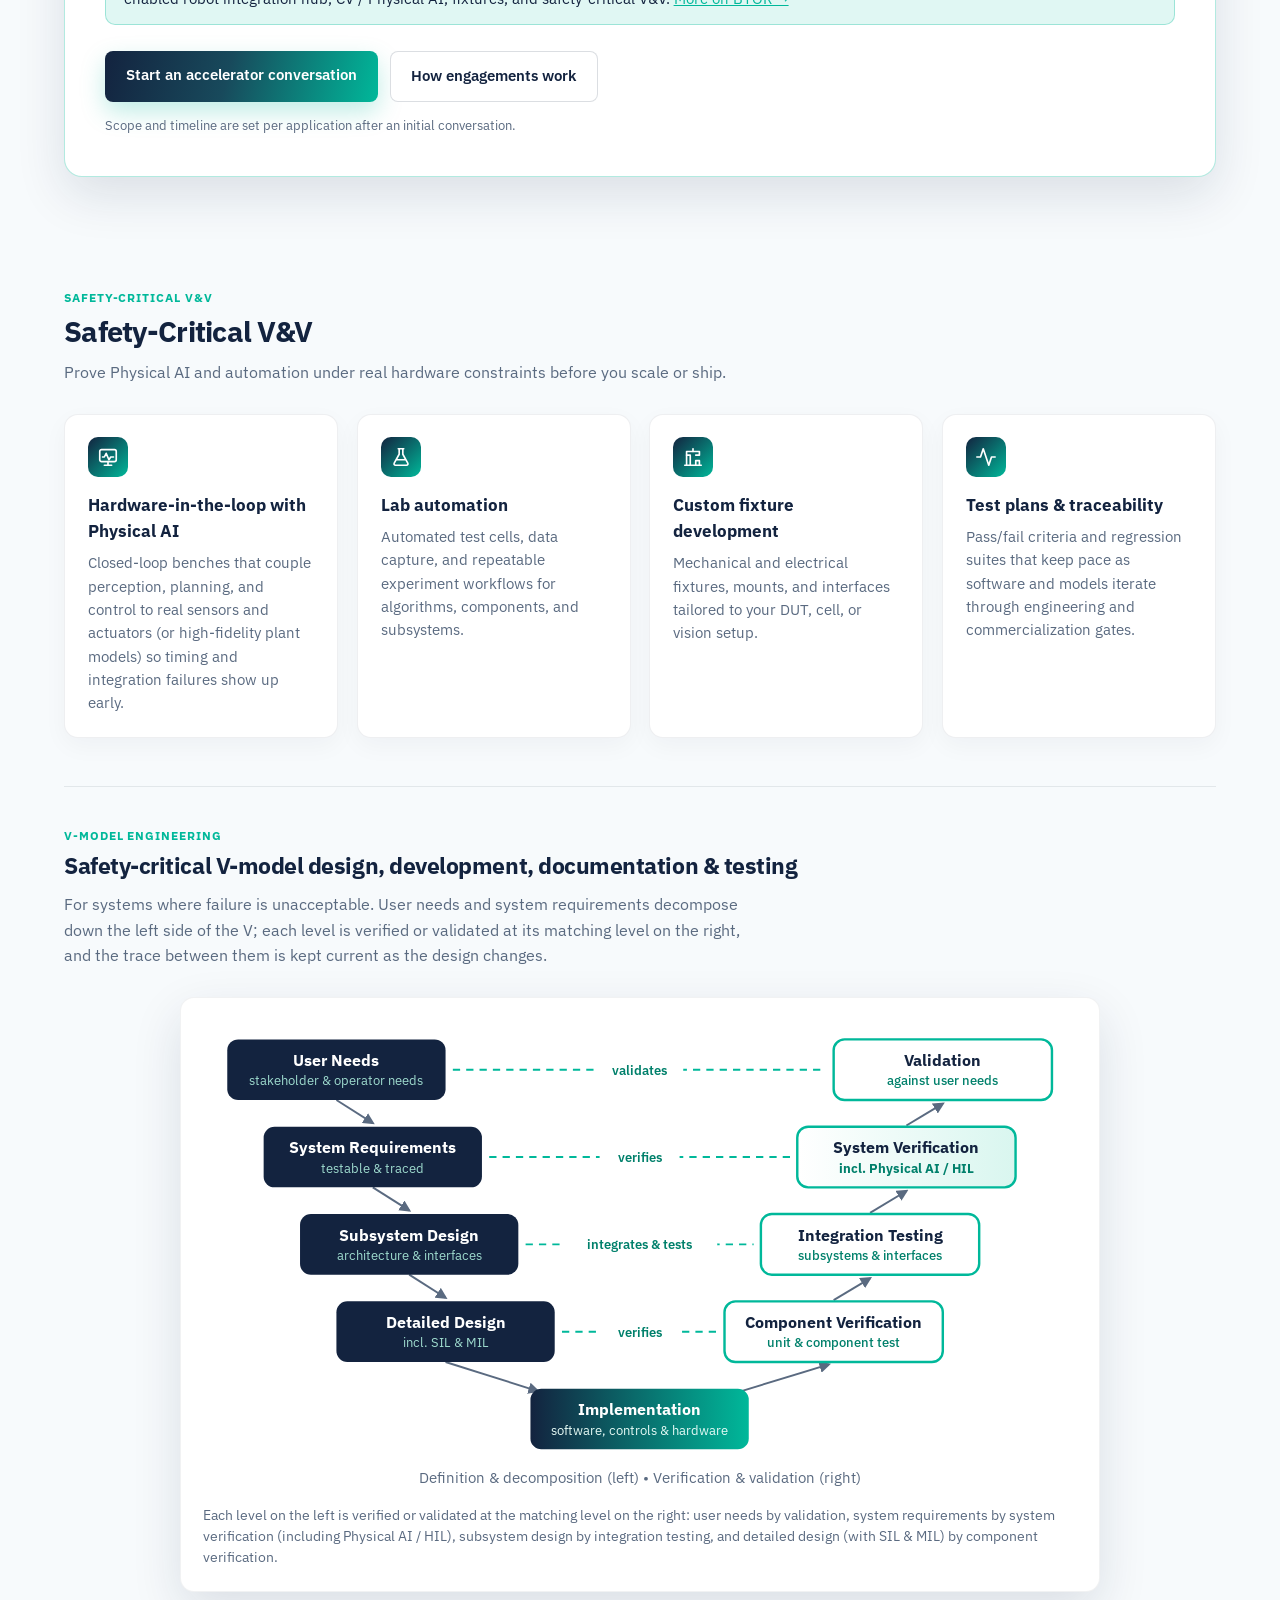
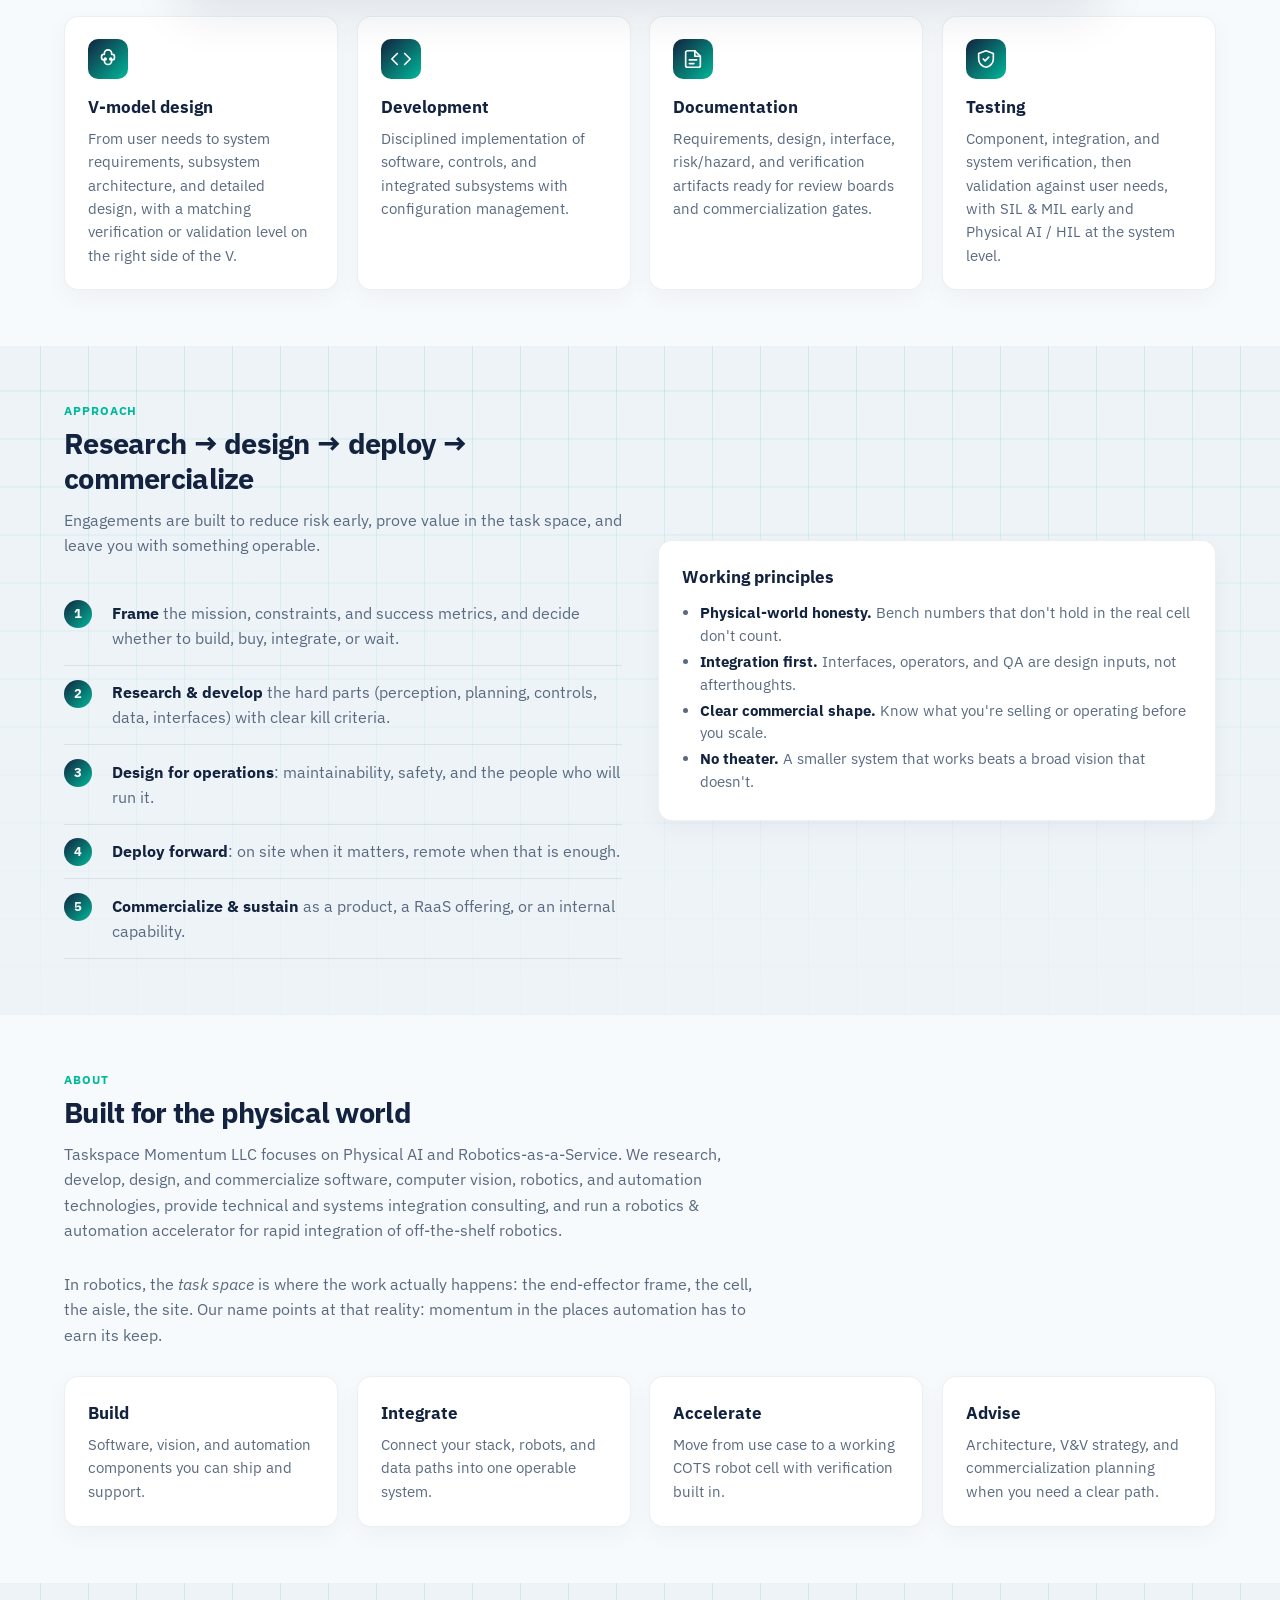
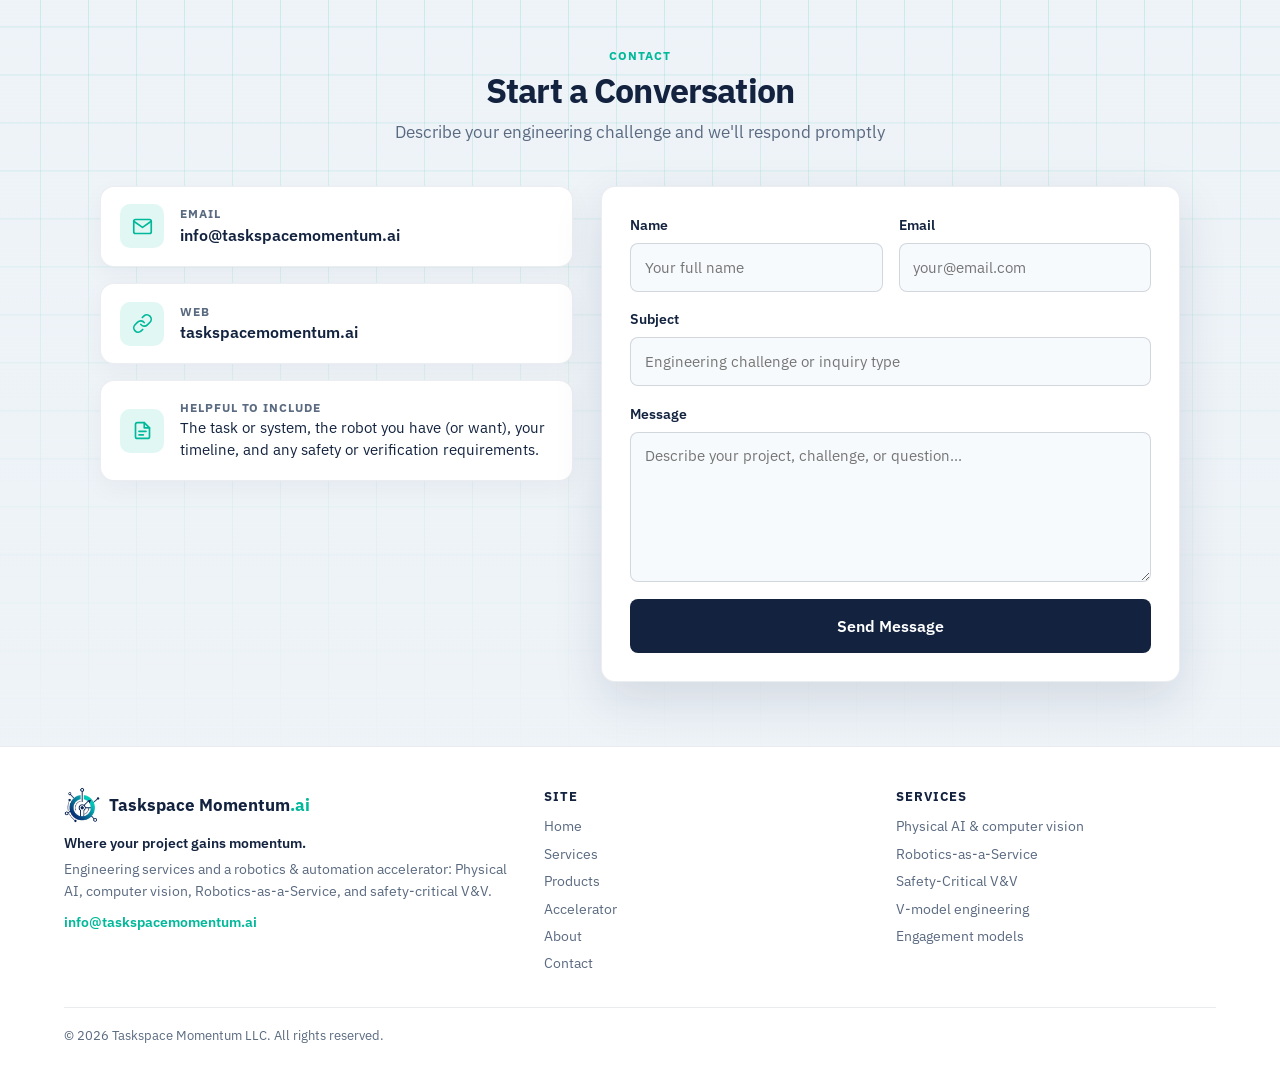
==== commit 47bbfb03: "Round 3: wider hero video, contact cleanup, V-model update, integration hub + BYOR, Safety-Critical " ====
--- a/index.html
+++ b/index.html
@@ -4,9 +4,9 @@
   <meta charset="utf-8" />
   <meta name="viewport" content="width=device-width, initial-scale=1" />
   <title>Taskspace Momentum.ai | Where your project gains momentum.</title>
-  <meta name="description" content="Where your project gains momentum. Engineering services and a robotics &amp; automation accelerator, specializing in rapid integration of off-the-shelf robotics for your application: Physical AI, computer vision, RaaS, V&amp;V / HIL, and safety-critical V-model engineering." />
+  <meta name="description" content="Where your project gains momentum. Engineering services and a robotics &amp; automation accelerator, specializing in rapid integration of off-the-shelf robotics for your application: Physical AI, computer vision, RaaS, and safety-critical V&amp;V." />
   <meta property="og:title" content="Taskspace Momentum.ai | Where your project gains momentum." />
-  <meta property="og:description" content="Where your project gains momentum. Engineering services and a robotics &amp; automation accelerator, specializing in rapid integration of off-the-shelf robotics for your application: Physical AI, computer vision, RaaS, V&amp;V / HIL, and safety-critical V-model engineering." />
+  <meta property="og:description" content="Where your project gains momentum. Engineering services and a robotics &amp; automation accelerator, specializing in rapid integration of off-the-shelf robotics for your application: Physical AI, computer vision, RaaS, and safety-critical V&amp;V." />
   <meta property="og:image" content="assets/logo-icon.png" />
   <link rel="icon" href="assets/favicon.ico" sizes="any" />
   <link rel="icon" type="image/png" sizes="32x32" href="assets/favicon-32.png" />
@@ -27,8 +27,7 @@
       <a href="index.html" aria-current="page">Home</a>
       <a href="services.html">Services</a>
       <a href="products.html">Products</a>
-      <a href="index.html#vv">V&amp;V</a>
-      <a href="index.html#safety">Safety-critical</a>
+      <a href="index.html#vv">Safety-Critical V&amp;V</a>
       <a href="index.html#about">About</a>
       <a href="index.html#contact" class="nav-cta">Contact</a>
     </nav>
@@ -41,8 +40,8 @@
       <p class="sub"><strong>Engineering services and a robotics &amp; automation accelerator</strong>, specializing in rapid integration of off-the-shelf robotics for your application.</p>
       <ul class="hero-points">
         <li><strong>Engineering services:</strong> Physical AI, computer vision, robotics &amp; automation, and systems integration.</li>
-        <li><strong>Accelerator:</strong> from use case to a working cell built on commercial off-the-shelf robots.</li>
-        <li><strong>Verification built in:</strong> HIL, lab automation, custom fixtures, and traceable V-model test.</li>
+        <li><strong>Accelerator:</strong> from use case to a working cell built on commercial off-the-shelf robots, or bring your own robot.</li>
+        <li><strong>Safety-critical V&amp;V built in:</strong> HIL, SIL &amp; MIL, lab automation, custom fixtures, and traceable V-model test.</li>
       </ul>
       <div class="cta-row">
         <a class="cta cta-primary" href="#contact">Start a conversation</a>
@@ -59,7 +58,7 @@
   </div>
 
   <div class="strip">
-    <span>Physical AI</span><span>Computer vision</span><span>Robotics-as-a-Service</span><span>COTS robot integration</span><span>V&amp;V / HIL</span><span>Lab automation</span><span>Custom fixtures</span><span>Safety-critical / V-model</span><span>Systems integration</span>
+    <span>Physical AI</span><span>Computer vision</span><span>Robotics-as-a-Service</span><span>COTS robot integration</span><span>Bring Your Own Robot</span><span>Safety-critical V&amp;V</span><span>HIL / SIL / MIL</span><span>Lab automation</span><span>Custom fixtures</span><span>V-model</span><span>Systems integration</span>
   </div>
 
   <section id="services">
@@ -71,8 +70,8 @@
       <div class="card tile"><span class="tile-num">02</span><div class="ico"><svg viewBox="0 0 24 24" aria-hidden="true"><path d="M3 21h10"/><path d="M8 21v-3"/><circle cx="8" cy="15.5" r="2.5"/><path d="M9.8 13.7 14 8.5"/><circle cx="15.5" cy="7" r="2"/><path d="M17.5 7H21v3.5"/><path d="M21 10.5h-2"/></svg></div><h3>Robotics-as-a-Service</h3><p>Robotic capability delivered as an operable service: scoped to a defined task, integrated on site, then monitored, maintained, and improved under change control.</p></div>
       <div class="card tile"><span class="tile-num">03</span><div class="ico"><svg viewBox="0 0 24 24" aria-hidden="true"><circle cx="12" cy="12" r="3"/><path d="M12 2v3M12 19v3M2 12h3M19 12h3M4.9 4.9 7 7M17 17l2.1 2.1M4.9 19.1 7 17M17 7l2.1-2.1"/></svg></div><h3>Robotics &amp; automation integration</h3><p>Off-the-shelf arms, grippers, cameras, and controllers selected for the task and integrated into cells and workflows. Vendor-agnostic and built around your process.</p></div>
       <div class="card tile"><span class="tile-num">04</span><div class="ico"><svg viewBox="0 0 24 24" aria-hidden="true"><circle cx="12" cy="12" r="9"/><path d="m15.5 8.5-2 5-5 2 2-5 5-2z"/></svg></div><h3>Forward-deployed engineering</h3><p>Engineers on your floor, in your lab, or embedded with your team to integrate, debug, and stabilize. On site when it matters, remote when that is enough.</p></div>
-      <div class="card tile"><span class="tile-num">05</span><div class="ico"><svg viewBox="0 0 24 24" aria-hidden="true"><rect x="3" y="4" width="18" height="13" rx="2"/><path d="M6 12h2l2-4 3 7 2-3h3"/><path d="M8 21h8M12 17v4"/></svg></div><h3>Verification &amp; validation / HIL</h3><p>Hardware-in-the-loop benches with Physical AI, lab automation, custom fixtures, and traceable test plans, so problems surface on the bench instead of in the field.</p></div>
-      <div class="card tile"><span class="tile-num">06</span><div class="ico"><svg viewBox="0 0 24 24" aria-hidden="true"><path d="M12 3 4 6v6c0 4.5 3.4 8.2 8 9 4.6-.8 8-4.5 8-9V6l-8-3z"/><path d="m9 12 2 2 4-4"/></svg></div><h3>Safety-critical V-model development</h3><p>Design, development, documentation, and testing on a V-model lifecycle, with every requirement traced to verification evidence your reviewers can follow.</p></div>
+      <div class="card tile"><span class="tile-num">05</span><div class="ico"><svg viewBox="0 0 24 24" aria-hidden="true"><rect x="3" y="4" width="18" height="13" rx="2"/><path d="M6 12h2l2-4 3 7 2-3h3"/><path d="M8 21h8M12 17v4"/></svg></div><h3>Safety-critical V&amp;V / HIL</h3><p>Hardware-in-the-loop benches with Physical AI, lab automation, custom fixtures, and traceable test plans, so problems surface on the bench instead of in the field.</p></div>
+      <div class="card tile"><span class="tile-num">06</span><div class="ico"><svg viewBox="0 0 24 24" aria-hidden="true"><path d="M12 3 4 6v6c0 4.5 3.4 8.2 8 9 4.6-.8 8-4.5 8-9V6l-8-3z"/><path d="m9 12 2 2 4-4"/></svg></div><h3>Safety-critical V-model development</h3><p>Design, development, documentation, and testing on a V-model lifecycle, from user needs to validation, with every requirement traced to verification evidence your reviewers can follow.</p></div>
     </div>
     <p class="section-foot"><a class="text-link" href="services.html">Full services overview &rarr;</a></p>
   </section>
@@ -98,11 +97,12 @@
       <p class="lead" style="margin-bottom:0">A structured fast track from use case to a working robotic cell. We specialize in rapid integration of commercial off-the-shelf (COTS) robotics for your application, combining proven arms, grippers, and cameras with Physical AI and computer vision, custom fixtures, and built-in verification &amp; validation. You see your task running on real hardware before you commit to scale.</p>
       <ol class="accel-steps">
         <li><strong>Use case</strong>Define the task, constraints, safety needs, and what success looks like.</li>
-        <li><strong>COTS selection</strong>Choose the arm, gripper, cameras, and controller for the task. Vendor-agnostic.</li>
+        <li><strong>COTS selection or BYOR</strong>Choose the arm, gripper, cameras, and controller for the task, or bring your own robot.</li>
         <li><strong>Integrate</strong>Physical AI / CV perception, motion, and custom fixtures for your parts or labware.</li>
         <li><strong>Verify</strong>HIL bench and test plan with traceability, so issues show up on the bench.</li>
         <li><strong>Decide &amp; scale</strong>Hand over the cell, the evidence, and a path forward: in-house, product, or RaaS.</li>
       </ol>
+      <p class="byor-inline"><strong>Bring Your Own Robot (BYOR).</strong> Already have an arm, or a preferred off-the-shelf model? Bring it. We integrate it into your application fast with our AI-enabled robot integration hub, CV / Physical AI, fixtures, and safety-critical V&amp;V. <a href="products.html#byor">More on BYOR &rarr;</a></p>
       
       <div class="cta-row">
         <a class="cta cta-primary" href="#contact">Start an accelerator conversation</a>
@@ -113,8 +113,8 @@
   </section>
 
   <section id="vv">
-    <span class="section-tag">Verification &amp; validation</span>
-    <h2>Verification &amp; validation services</h2>
+    <span class="section-tag">Safety-critical V&amp;V</span>
+    <h2>Safety-Critical V&amp;V</h2>
     <p class="lead">Prove Physical AI and automation under real hardware constraints before you scale or ship.</p>
     <div class="grid">
       <div class="card"><div class="ico"><svg viewBox="0 0 24 24" aria-hidden="true"><rect x="3" y="4" width="18" height="13" rx="2"/><path d="M6 12h2l2-4 3 7 2-3h3"/><path d="M8 21h8M12 17v4"/></svg></div><h3>Hardware-in-the-loop with Physical AI</h3><p>Closed-loop benches that couple perception, planning, and control to real sensors and actuators (or high-fidelity plant models) so timing and integration failures show up early.</p></div>
@@ -122,21 +122,34 @@
       <div class="card"><div class="ico"><svg viewBox="0 0 24 24" aria-hidden="true"><path d="M3 21h18"/><path d="M5 21V10h4v11"/><path d="M15 21v-5h4v5"/><path d="M5 10V6h14v4h-4"/><path d="M12 6V3"/></svg></div><h3>Custom fixture development</h3><p>Mechanical and electrical fixtures, mounts, and interfaces tailored to your DUT, cell, or vision setup.</p></div>
       <div class="card"><div class="ico"><svg viewBox="0 0 24 24" aria-hidden="true"><path d="M22 12h-4l-3 9L9 3l-3 9H2"/></svg></div><h3>Test plans &amp; traceability</h3><p>Pass/fail criteria and regression suites that keep pace as software and models iterate through engineering and commercialization gates.</p></div>
     </div>
-  </section>
-
-  <section id="safety" class="grid-bg">
-    <span class="section-tag">Safety-critical</span>
-    <h2>Safety-critical systems engineering</h2>
-    <p class="lead">V-model design, development, documentation, and testing for systems where assurance and traceability matter.</p>
+    <div id="safety" class="subsection">
+      <span class="section-tag">V-model engineering</span>
+      <h3 class="sub-h">Safety-critical V-model design, development, documentation &amp; testing</h3>
+      <p class="lead">For systems where failure is unacceptable. User needs and system requirements decompose down the left side of the V; each level is verified or validated at its matching level on the right, and the trace between them is kept current as the design changes.</p>
+      <div class="vmodel-wrap"><figure class="media-card diagram-card" style="margin:0"><svg viewBox="0 0 720 392" role="img" aria-label="V-model. Left side, top to bottom: User Needs, System Requirements, Subsystem Design, Detailed Design including SIL and MIL, down to Implementation. Right side, bottom to top: Component Verification, Integration Testing, System Verification including Physical AI and HIL, and Validation against user needs. Each left level is linked across to its matching right level.">
+  <defs>
+    <linearGradient id="vg" x1="0" x2="1"><stop offset="0" stop-color="#13233f"/><stop offset="1" stop-color="#00b89a"/></linearGradient>
+    <linearGradient id="vgh" x1="0" x2="1"><stop offset="0" stop-color="#ffffff"/><stop offset="1" stop-color="#d9f6ef"/></linearGradient>
+    <marker id="ah" viewBox="0 0 10 10" refX="8" refY="5" markerWidth="6" markerHeight="6" orient="auto"><path d="M0 0 10 5 0 10z" fill="#5a6a80"/></marker>
+  </defs>
+  <g stroke="#00b89a" stroke-width="1.6" stroke-dasharray="6 5"><line x1="206" y1="41" x2="514" y2="41"/><line x1="236" y1="113" x2="484" y2="113"/><line x1="266" y1="185" x2="454" y2="185"/><line x1="296" y1="257" x2="424" y2="257"/></g>
+  <g stroke="#5a6a80" stroke-width="1.6" fill="none" marker-end="url(#ah)"><path d="M110 66 L140 85"/><path d="M580 87 L610 69"/><path d="M140 138 L170 157"/><path d="M550 159 L580 141"/><path d="M170 210 L200 229"/><path d="M520 231 L550 213"/><path d="M200 282 L276 306"/><path d="M444 306 L516 284"/></g>
+  <g font-family="IBM Plex Sans, sans-serif" font-size="11" font-weight="600" fill="#00806b" text-anchor="middle"><rect x="324" y="32" width="72" height="18" rx="9" fill="#fff"/><text x="360" y="45">validates</text><rect x="327" y="104" width="66" height="18" rx="9" fill="#fff"/><text x="360" y="117">verifies</text><rect x="296" y="176" width="128" height="18" rx="9" fill="#fff"/><text x="360" y="189">integrates &amp; tests</text><rect x="327" y="248" width="66" height="18" rx="9" fill="#fff"/><text x="360" y="261">verifies</text></g>
+  <g font-family="IBM Plex Sans, sans-serif" text-anchor="middle"><rect x="20" y="16" width="180" height="50" rx="9" fill="#13233f"/><text x="110" y="38" fill="#fff" font-size="13.5" font-weight="700">User Needs</text><text x="110" y="54" fill="#9fdccf" font-size="11">stakeholder &amp; operator needs</text><rect x="520" y="16" width="180" height="50" rx="9" fill="#fff" stroke="#00b89a" stroke-width="2"/><text x="610" y="38" fill="#13233f" font-size="13.5" font-weight="700">Validation</text><text x="610" y="54" fill="#00806b" font-size="11" font-weight="500">against user needs</text><rect x="50" y="88" width="180" height="50" rx="9" fill="#13233f"/><text x="140" y="110" fill="#fff" font-size="13.5" font-weight="700">System Requirements</text><text x="140" y="126" fill="#9fdccf" font-size="11">testable &amp; traced</text><rect x="490" y="88" width="180" height="50" rx="9" fill="url(#vgh)" stroke="#00b89a" stroke-width="2"/><text x="580" y="110" fill="#13233f" font-size="13.5" font-weight="700">System Verification</text><text x="580" y="126" fill="#00806b" font-size="11" font-weight="700">incl. Physical AI / HIL</text><rect x="80" y="160" width="180" height="50" rx="9" fill="#13233f"/><text x="170" y="182" fill="#fff" font-size="13.5" font-weight="700">Subsystem Design</text><text x="170" y="198" fill="#9fdccf" font-size="11">architecture &amp; interfaces</text><rect x="460" y="160" width="180" height="50" rx="9" fill="#fff" stroke="#00b89a" stroke-width="2"/><text x="550" y="182" fill="#13233f" font-size="13.5" font-weight="700">Integration Testing</text><text x="550" y="198" fill="#00806b" font-size="11" font-weight="500">subsystems &amp; interfaces</text><rect x="110" y="232" width="180" height="50" rx="9" fill="#13233f"/><text x="200" y="254" fill="#fff" font-size="13.5" font-weight="700">Detailed Design</text><text x="200" y="270" fill="#9fdccf" font-size="11">incl. SIL &amp; MIL</text><rect x="430" y="232" width="180" height="50" rx="9" fill="#fff" stroke="#00b89a" stroke-width="2"/><text x="520" y="254" fill="#13233f" font-size="13.5" font-weight="700">Component Verification</text><text x="520" y="270" fill="#00806b" font-size="11" font-weight="500">unit &amp; component test</text><rect x="270" y="304" width="180" height="50" rx="9" fill="url(#vg)"/><text x="360" y="326" fill="#fff" font-size="13.5" font-weight="700">Implementation</text><text x="360" y="342" fill="#e6fbf6" font-size="11">software, controls &amp; hardware</text></g>
+  <text x="360" y="382" font-family="IBM Plex Sans, sans-serif" font-size="12" fill="#5a6a80" text-anchor="middle">Definition &amp; decomposition (left) &#8226; Verification &amp; validation (right)</text>
+</svg><figcaption>Each level on the left is verified or validated at the matching level on the right: user needs by validation, system requirements by system verification (including Physical AI / HIL), subsystem design by integration testing, and detailed design (with SIL &amp; MIL) by component verification.</figcaption></figure></div>
+      <div style="margin-top:1.5rem">
     <div class="grid">
-      <div class="card"><div class="ico"><svg viewBox="0 0 24 24" aria-hidden="true"><path d="M12 2a4 4 0 0 1 4 4v1h1a2 2 0 0 1 2 2v2a2 2 0 0 1-2 2h-1v1a4 4 0 0 1-8 0v-1H7a2 2 0 0 1-2-2V9a2 2 0 0 1 2-2h1V6a4 4 0 0 1 4-4z"/><circle cx="9" cy="12" r="1"/><circle cx="15" cy="12" r="1"/></svg></div><h3>V-model design</h3><p>Requirements decomposition, architecture, and design with clear left-side / right-side verification hooks across the lifecycle.</p></div>
+      <div class="card"><div class="ico"><svg viewBox="0 0 24 24" aria-hidden="true"><path d="M12 2a4 4 0 0 1 4 4v1h1a2 2 0 0 1 2 2v2a2 2 0 0 1-2 2h-1v1a4 4 0 0 1-8 0v-1H7a2 2 0 0 1-2-2V9a2 2 0 0 1 2-2h1V6a4 4 0 0 1 4-4z"/><circle cx="9" cy="12" r="1"/><circle cx="15" cy="12" r="1"/></svg></div><h3>V-model design</h3><p>From user needs to system requirements, subsystem architecture, and detailed design, with a matching verification or validation level on the right side of the V.</p></div>
       <div class="card"><div class="ico"><svg viewBox="0 0 24 24" aria-hidden="true"><polyline points="16 18 22 12 16 6"/><polyline points="8 6 2 12 8 18"/></svg></div><h3>Development</h3><p>Disciplined implementation of software, controls, and integrated subsystems with configuration management.</p></div>
       <div class="card"><div class="ico"><svg viewBox="0 0 24 24" aria-hidden="true"><path d="M14 3H6a2 2 0 0 0-2 2v14a2 2 0 0 0 2 2h12a2 2 0 0 0 2-2V9l-6-6z"/><path d="M14 3v6h6"/><path d="M8 13h8M8 17h5"/></svg></div><h3>Documentation</h3><p>Requirements, design, interface, risk/hazard, and verification artifacts ready for review boards and commercialization gates.</p></div>
-      <div class="card"><div class="ico"><svg viewBox="0 0 24 24" aria-hidden="true"><path d="M12 3 4 6v6c0 4.5 3.4 8.2 8 9 4.6-.8 8-4.5 8-9V6l-8-3z"/><path d="m9 12 2 2 4-4"/></svg></div><h3>Testing</h3><p>Unit through system and integration test, linked to HIL and Physical AI V&amp;V when hardware is in the loop.</p></div>
-    </div>
-  </section>
-
-  <section id="approach">
+      <div class="card"><div class="ico"><svg viewBox="0 0 24 24" aria-hidden="true"><path d="M12 3 4 6v6c0 4.5 3.4 8.2 8 9 4.6-.8 8-4.5 8-9V6l-8-3z"/><path d="m9 12 2 2 4-4"/></svg></div><h3>Testing</h3><p>Component, integration, and system verification, then validation against user needs, with SIL &amp; MIL early and Physical AI / HIL at the system level.</p></div>
+    </div>
+      </div>
+    </div>
+  </section>
+
+  <section id="approach" class="grid-bg">
     <div class="split">
       <div>
         <span class="section-tag">Approach</span>
@@ -150,36 +163,19 @@
           <li><strong>Commercialize &amp; sustain</strong> as a product, a RaaS offering, or an internal capability.</li>
         </ol>
       </div>
-      <figure class="media-card diagram-card" style="margin:0"><svg viewBox="0 0 520 300" role="img" aria-label="V-model: requirements, architecture, and detailed design descend to implementation, then rise through unit test, integration test, and system validation, with traceability links across each level">
-  <defs>
-    <linearGradient id="vg" x1="0" x2="1"><stop offset="0" stop-color="#13233f"/><stop offset="1" stop-color="#00b89a"/></linearGradient>
-    <marker id="ah" viewBox="0 0 10 10" refX="8" refY="5" markerWidth="6" markerHeight="6" orient="auto"><path d="M0 0 10 5 0 10z" fill="#5a6a80"/></marker>
-  </defs>
-  <g stroke="#5a6a80" stroke-width="1.6" fill="none" marker-end="url(#ah)">
-    <path d="M90 60 L120 82"/><path d="M130 125 L160 147"/><path d="M180 190 L222 212"/>
-    <path d="M298 212 L340 192"/><path d="M390 147 L420 127"/><path d="M430 82 L460 62"/>
-  </g>
-  <g stroke="#00b89a" stroke-width="1.5" stroke-dasharray="5 5">
-    <line x1="160" y1="40" x2="360" y2="40"/><line x1="200" y1="105" x2="320" y2="105"/><line x1="240" y1="170" x2="280" y2="170"/>
-  </g>
-  <g font-family="IBM Plex Sans, sans-serif" font-size="13" font-weight="600" text-anchor="middle">
-    <rect x="20" y="20" width="140" height="40" rx="8" fill="#13233f"/><text x="90" y="45" fill="#fff">Requirements</text>
-    <rect x="60" y="85" width="140" height="40" rx="8" fill="#13233f"/><text x="130" y="110" fill="#fff">Architecture</text>
-    <rect x="100" y="150" width="140" height="40" rx="8" fill="#13233f"/><text x="170" y="175" fill="#fff">Detailed design</text>
-    <rect x="190" y="215" width="140" height="40" rx="8" fill="url(#vg)"/><text x="260" y="240" fill="#fff">Implementation</text>
-    <rect x="280" y="150" width="140" height="40" rx="8" fill="#fff" stroke="#00b89a" stroke-width="2"/><text x="350" y="175" fill="#13233f">Unit test</text>
-    <rect x="320" y="85" width="140" height="40" rx="8" fill="#fff" stroke="#00b89a" stroke-width="2"/><text x="390" y="110" fill="#13233f">Integration / HIL</text>
-    <rect x="360" y="20" width="140" height="40" rx="8" fill="#fff" stroke="#00b89a" stroke-width="2"/><text x="430" y="45" fill="#13233f">System validation</text>
-  </g>
-  <g font-family="IBM Plex Sans, sans-serif" font-size="11" fill="#00806b" text-anchor="middle">
-    <text x="260" y="34">traceability</text><text x="260" y="99">traceability</text>
-  </g>
-  <text x="260" y="285" font-family="IBM Plex Sans, sans-serif" font-size="12" fill="#5a6a80" text-anchor="middle">Design and decomposition (left) &#8226; Verification and validation (right)</text>
-</svg><figcaption>Every requirement on the left maps to verification evidence on the right.</figcaption></figure>
-    </div>
-  </section>
-
-  <section id="about" class="grid-bg">
+      <div class="card">
+        <h3>Working principles</h3>
+        <ul>
+          <li><strong>Physical-world honesty.</strong> Bench numbers that don't hold in the real cell don't count.</li>
+          <li><strong>Integration first.</strong> Interfaces, operators, and QA are design inputs, not afterthoughts.</li>
+          <li><strong>Clear commercial shape.</strong> Know what you're selling or operating before you scale.</li>
+          <li><strong>No theater.</strong> A smaller system that works beats a broad vision that doesn't.</li>
+        </ul>
+      </div>
+    </div>
+  </section>
+
+  <section id="about">
     <span class="section-tag">About</span>
     <h2>Built for the physical world</h2>
     <p class="lead">Taskspace Momentum LLC focuses on Physical AI and Robotics-as-a-Service. We research, develop, design, and commercialize software, computer vision, robotics, and automation technologies, provide technical and systems integration consulting, and run a robotics &amp; automation accelerator for rapid integration of off-the-shelf robotics.</p>
@@ -200,14 +196,18 @@
     </div>
     <div class="contact-grid">
       <div class="contact-list">
-        <div class="contact-item"><div class="contact-ico"><svg viewBox="0 0 24 24" aria-hidden="true"><path d="M4 4h16c1.1 0 2 .9 2 2v12c0 1.1-.9 2-2 2H4c-1.1 0-2-.9-2-2V6c0-1.1.9-2 2-2z"/><polyline points="22,6 12,13 2,6"/></svg></div><div><span class="contact-label">Email</span><a class="contact-value" href="mailto:PLACEHOLDER@taskspacemomentum.ai">[PLACEHOLDER@taskspacemomentum.ai]</a></div></div>
-        <div class="contact-item"><div class="contact-ico"><svg viewBox="0 0 24 24" aria-hidden="true"><path d="M22 16.92v3a2 2 0 0 1-2.18 2 19.79 19.79 0 0 1-8.63-3.07A19.5 19.5 0 0 1 4.68 13.5a19.79 19.79 0 0 1-3.07-8.67A2 2 0 0 1 3.59 2.82h3a2 2 0 0 1 2 1.72c.127.96.361 1.903.7 2.81a2 2 0 0 1-.45 2.11L7.91 10.4a16 16 0 0 0 5.68 5.68l1.65-1.65a2 2 0 0 1 2.11-.45c.907.339 1.85.573 2.81.7A2 2 0 0 1 22 16.92z"/></svg></div><div><span class="contact-label">Phone</span><span class="contact-value">[PLACEHOLDER phone number]</span></div></div>
-        <div class="contact-item"><div class="contact-ico"><svg viewBox="0 0 24 24" aria-hidden="true"><path d="M21 10c0 7-9 13-9 13s-9-6-9-13a9 9 0 0 1 18 0z"/><circle cx="12" cy="10" r="3"/></svg></div><div><span class="contact-label">Location</span><span class="contact-value">[PLACEHOLDER address / city, state]</span></div></div>
-        <div class="contact-item"><div class="contact-ico"><svg viewBox="0 0 24 24" aria-hidden="true"><path d="M16 8a6 6 0 0 1 6 6v7h-4v-7a2 2 0 0 0-2-2 2 2 0 0 0-2 2v7h-4v-7a6 6 0 0 1 6-6z"/><rect x="2" y="9" width="4" height="12"/><circle cx="4" cy="4" r="2"/></svg></div><div><span class="contact-label">LinkedIn</span><span class="contact-value">[PLACEHOLDER LinkedIn URL]</span></div></div>
+        <div class="contact-item"><div class="contact-ico"><svg viewBox="0 0 24 24" aria-hidden="true"><path d="M4 4h16c1.1 0 2 .9 2 2v12c0 1.1-.9 2-2 2H4c-1.1 0-2-.9-2-2V6c0-1.1.9-2 2-2z"/><polyline points="22,6 12,13 2,6"/></svg></div><div><span class="contact-label">Email</span><a class="contact-value" href="mailto:info@taskspacemomentum.ai">info@taskspacemomentum.ai</a></div></div>
+        <div class="contact-item"><div class="contact-ico"><svg viewBox="0 0 24 24" aria-hidden="true"><path d="M10 13a5 5 0 0 0 7.54.54l3-3a5 5 0 0 0-7.07-7.07l-1.72 1.71"/><path d="M14 11a5 5 0 0 0-7.54-.54l-3 3a5 5 0 0 0 7.07 7.07l1.71-1.71"/></svg></div><div><span class="contact-label">Web</span><a class="contact-value" href="index.html">taskspacemomentum.ai</a></div></div>
+        <div class="contact-item contact-tips"><div class="contact-ico"><svg viewBox="0 0 24 24" aria-hidden="true"><path d="M14 3H6a2 2 0 0 0-2 2v14a2 2 0 0 0 2 2h12a2 2 0 0 0 2-2V9l-6-6z"/><path d="M14 3v6h6"/><path d="M8 13h8M8 17h5"/></svg></div><div><span class="contact-label">Helpful to include</span><span class="contact-text">The task or system, the robot you have (or want), your timeline, and any safety or verification requirements.</span></div></div>
+        <!-- Placeholder contact cards: uncomment and fill in when the details are confirmed.
+        <div class="contact-item"><div class="contact-ico">(phone icon)</div><div><span class="contact-label">Phone</span><span class="contact-value">[PLACEHOLDER phone number]</span></div></div>
+        <div class="contact-item"><div class="contact-ico">(pin icon)</div><div><span class="contact-label">Location</span><span class="contact-value">[PLACEHOLDER address / city, state]</span></div></div>
+        <div class="contact-item"><div class="contact-ico">(linkedin icon)</div><div><span class="contact-label">LinkedIn</span><span class="contact-value">[PLACEHOLDER LinkedIn URL]</span></div></div>
+        -->
       </div>
       <!-- Static site: this form opens the visitor's mail client via mailto:.
            A form backend is needed before launch; no third-party form service is wired in. -->
-      <form class="form-card" action="mailto:PLACEHOLDER@taskspacemomentum.ai" method="post" enctype="text/plain">
+      <form class="form-card" action="mailto:info@taskspacemomentum.ai" method="post" enctype="text/plain">
         <div class="field-row">
           <div class="field"><label for="name">Name</label><input id="name" name="name" type="text" placeholder="Your full name" autocomplete="name" required /></div>
           <div class="field"><label for="email">Email</label><input id="email" name="email" type="email" placeholder="your@email.com" autocomplete="email" required /></div>
@@ -223,7 +223,8 @@
       <div>
         <a class="footer-brand" href="index.html"><img src="assets/logo-icon-64.png" width="36" height="36" alt="" /><span>Taskspace Momentum<span class="dot-ai">.ai</span></span></a>
         <p class="footer-tagline">Where your project gains momentum.</p>
-        <p style="margin:0">Engineering services and a robotics &amp; automation accelerator: Physical AI, computer vision, Robotics-as-a-Service, V&amp;V, and safety-critical systems engineering.</p>
+        <p style="margin:0">Engineering services and a robotics &amp; automation accelerator: Physical AI, computer vision, Robotics-as-a-Service, and safety-critical V&amp;V.</p>
+        <p style="margin:0.6rem 0 0"><a class="footer-email" href="mailto:info@taskspacemomentum.ai">info@taskspacemomentum.ai</a></p>
       </div>
       <div>
         <h4>Site</h4>
@@ -241,15 +242,15 @@
         <ul>
           <li><a href="services.html#offerings">Physical AI &amp; computer vision</a></li>
           <li><a href="services.html#offerings">Robotics-as-a-Service</a></li>
-          <li><a href="services.html#vv">Verification &amp; validation / HIL</a></li>
-          <li><a href="services.html#safety">Safety-critical V-model</a></li>
+          <li><a href="services.html#vv">Safety-Critical V&amp;V</a></li>
+          <li><a href="services.html#safety">V-model engineering</a></li>
           <li><a href="services.html#engagement">Engagement models</a></li>
         </ul>
       </div>
     </div>
     <div class="footer-legal">
       <span>&copy; 2026 Taskspace Momentum LLC. All rights reserved.</span>
-      <span>Privacy policy and terms: in preparation.</span>
+      <!-- Placeholder: add links once drafted. <span>Privacy policy · Terms</span> -->
     </div>
   </footer>
 </body>
--- a/assets/site.css
+++ b/assets/site.css
@@ -78,7 +78,7 @@
 .hero {
   display: grid; gap: 2.5rem; align-items: center;
   padding: 3.25rem 5% 3rem;
-  grid-template-columns: 1.15fr 0.85fr;
+  grid-template-columns: 1fr 1fr;
 }
 @media (max-width: 900px) { .hero { grid-template-columns: 1fr; padding-top: 2.25rem; } }
 .eyebrow {
@@ -127,8 +127,11 @@
   background: #fff; box-shadow: var(--shadow);
   border: 1px solid rgba(19,35,63,0.06);
 }
-.hero-video-card { width: 100%; max-width: 380px; }
-.hero-video-card video { width: 100%; aspect-ratio: 448 / 672; object-fit: cover; background: #dfe8f1; }
+.hero-media { align-self: center; }
+/* Full, uncropped portrait frame (448x672): element aspect matches the video and object-fit is contain. */
+.hero-video-card { width: 100%; max-width: 540px; background: #d9dbe6; }
+.hero-video-card video { width: 100%; height: auto; aspect-ratio: 448 / 672; object-fit: contain; background: #d9dbe6; }
+@media (max-width: 900px) { .hero-video-card { max-width: 480px; } }
 
 /* page header (inner pages) */
 .page-hero { padding: 3rem 5% 2.5rem; }
@@ -352,3 +355,51 @@
 .product-for { margin: 0.9rem 0 0 !important; font-size: 0.74rem !important; font-weight: 700; letter-spacing: 0.07em; text-transform: uppercase; color: var(--navy) !important; }
 .product ul { margin-top: 0.35rem; }
 .card ul strong { color: var(--navy); }
+
+/* merged Safety-Critical V&V section */
+.subsection { margin-top: 3rem; padding-top: 2.5rem; border-top: 1px solid var(--line); }
+.sub-h { font-size: 1.45rem; letter-spacing: -0.02em; margin: 0 0 0.75rem; line-height: 1.25; }
+
+
+/* accelerator BYOR line */
+.byor-inline { margin: 1.25rem 0 0; padding: 0.85rem 1.1rem; border-radius: 10px; background: var(--teal-soft); border: 1px solid rgba(0,184,154,0.3); color: var(--ink); font-size: 0.95rem; }
+.byor-inline strong { color: var(--navy); }
+
+/* featured product */
+.product-featured { display: grid; grid-template-columns: 1.25fr 1fr; gap: 2rem; padding: 2rem; border: 1px solid rgba(0,184,154,0.45); background: linear-gradient(135deg, #fff 55%, rgba(0,184,154,0.09)); box-shadow: var(--shadow); }
+@media (max-width: 900px) { .product-featured { grid-template-columns: 1fr; } }
+.pf-badge { display: inline-block; margin-bottom: 0.9rem; padding: 0.25rem 0.7rem; border-radius: 999px; background: var(--navy); color: #fff; font-size: 0.72rem; font-weight: 700; letter-spacing: 0.06em; text-transform: uppercase; }
+.pf-title { display: flex; align-items: center; gap: 0.85rem; }
+.pf-title .ico { margin: 0; }
+.pf-title h3 { margin: 0; font-size: 1.45rem; letter-spacing: -0.02em; }
+.pf-lead { margin: 0.9rem 0 0 !important; font-size: 1rem !important; color: var(--muted); }
+.pf-points { list-style: none; padding: 0 !important; margin: 0 !important; display: grid; gap: 0.75rem; align-content: center; }
+.pf-points li { padding: 0.8rem 1rem; border-radius: 10px; background: #fff; border: 1px solid var(--line); border-left: 3px solid var(--teal); font-size: 0.9rem; color: var(--muted); margin: 0 !important; }
+.pf-points strong { display: block; color: var(--navy); font-size: 0.97rem; margin-bottom: 0.15rem; }
+
+/* BYOR highlight block */
+.byor-wrap { padding: 1rem 5% 2.5rem; }
+.byor {
+  padding: 2.5rem; border-radius: calc(var(--radius) + 4px); color: #fff; box-shadow: var(--shadow);
+  background: radial-gradient(circle at 85% 15%, rgba(26,212,176,0.35), transparent 45%), linear-gradient(120deg, var(--navy-deep), #13233f 45%, #0e6b5c);
+  border: 1px solid rgba(26,212,176,0.4);
+}
+.byor-badge { display: inline-flex; align-items: center; gap: 0.45rem; padding: 0.35rem 0.85rem; border-radius: 999px; background: var(--teal); color: var(--navy-deep); font-size: 0.75rem; font-weight: 700; letter-spacing: 0.06em; text-transform: uppercase; }
+.byor-badge svg { width: 16px; height: 16px; stroke: var(--navy-deep); fill: none; stroke-width: 1.9; stroke-linecap: round; stroke-linejoin: round; }
+.byor h2 { color: #fff; font-size: 2rem; margin: 0.9rem 0 0.75rem; max-width: 46rem; }
+.byor-head p { color: rgba(255,255,255,0.85); max-width: 50rem; margin: 0; font-size: 1.05rem; }
+.byor-steps { list-style: none; padding: 0; margin: 1.75rem 0 0; display: grid; gap: 0.9rem; grid-template-columns: repeat(4, 1fr); counter-reset: by; }
+.byor-steps li { padding: 1rem 1.05rem; border-radius: 12px; background: rgba(255,255,255,0.07); border: 1px solid rgba(255,255,255,0.16); color: rgba(255,255,255,0.8); font-size: 0.9rem; }
+.byor-steps li::before { counter-increment: by; content: "0" counter(by); display: block; color: var(--teal-bright); font-weight: 700; font-size: 0.8rem; margin-bottom: 0.3rem; }
+.byor-steps strong { display: block; color: #fff; font-size: 1rem; margin-bottom: 0.2rem; }
+@media (max-width: 900px) { .byor-steps { grid-template-columns: repeat(2, 1fr); } }
+@media (max-width: 560px) { .byor-steps { grid-template-columns: 1fr; } .byor { padding: 1.6rem; } .byor h2 { font-size: 1.6rem; } }
+.cta-light { background: #fff; color: var(--navy); }
+.cta-ghost { background: transparent; color: #fff; border: 1px solid rgba(255,255,255,0.45); }
+
+/* contact extras */
+.contact-text { display: block; color: var(--ink); font-size: 0.92rem; }
+.footer-email { color: var(--teal); font-weight: 600; text-decoration: none; }
+
+.vmodel-wrap { max-width: 920px; margin: 0 auto; }
+.footer-legal { justify-content: flex-start; }
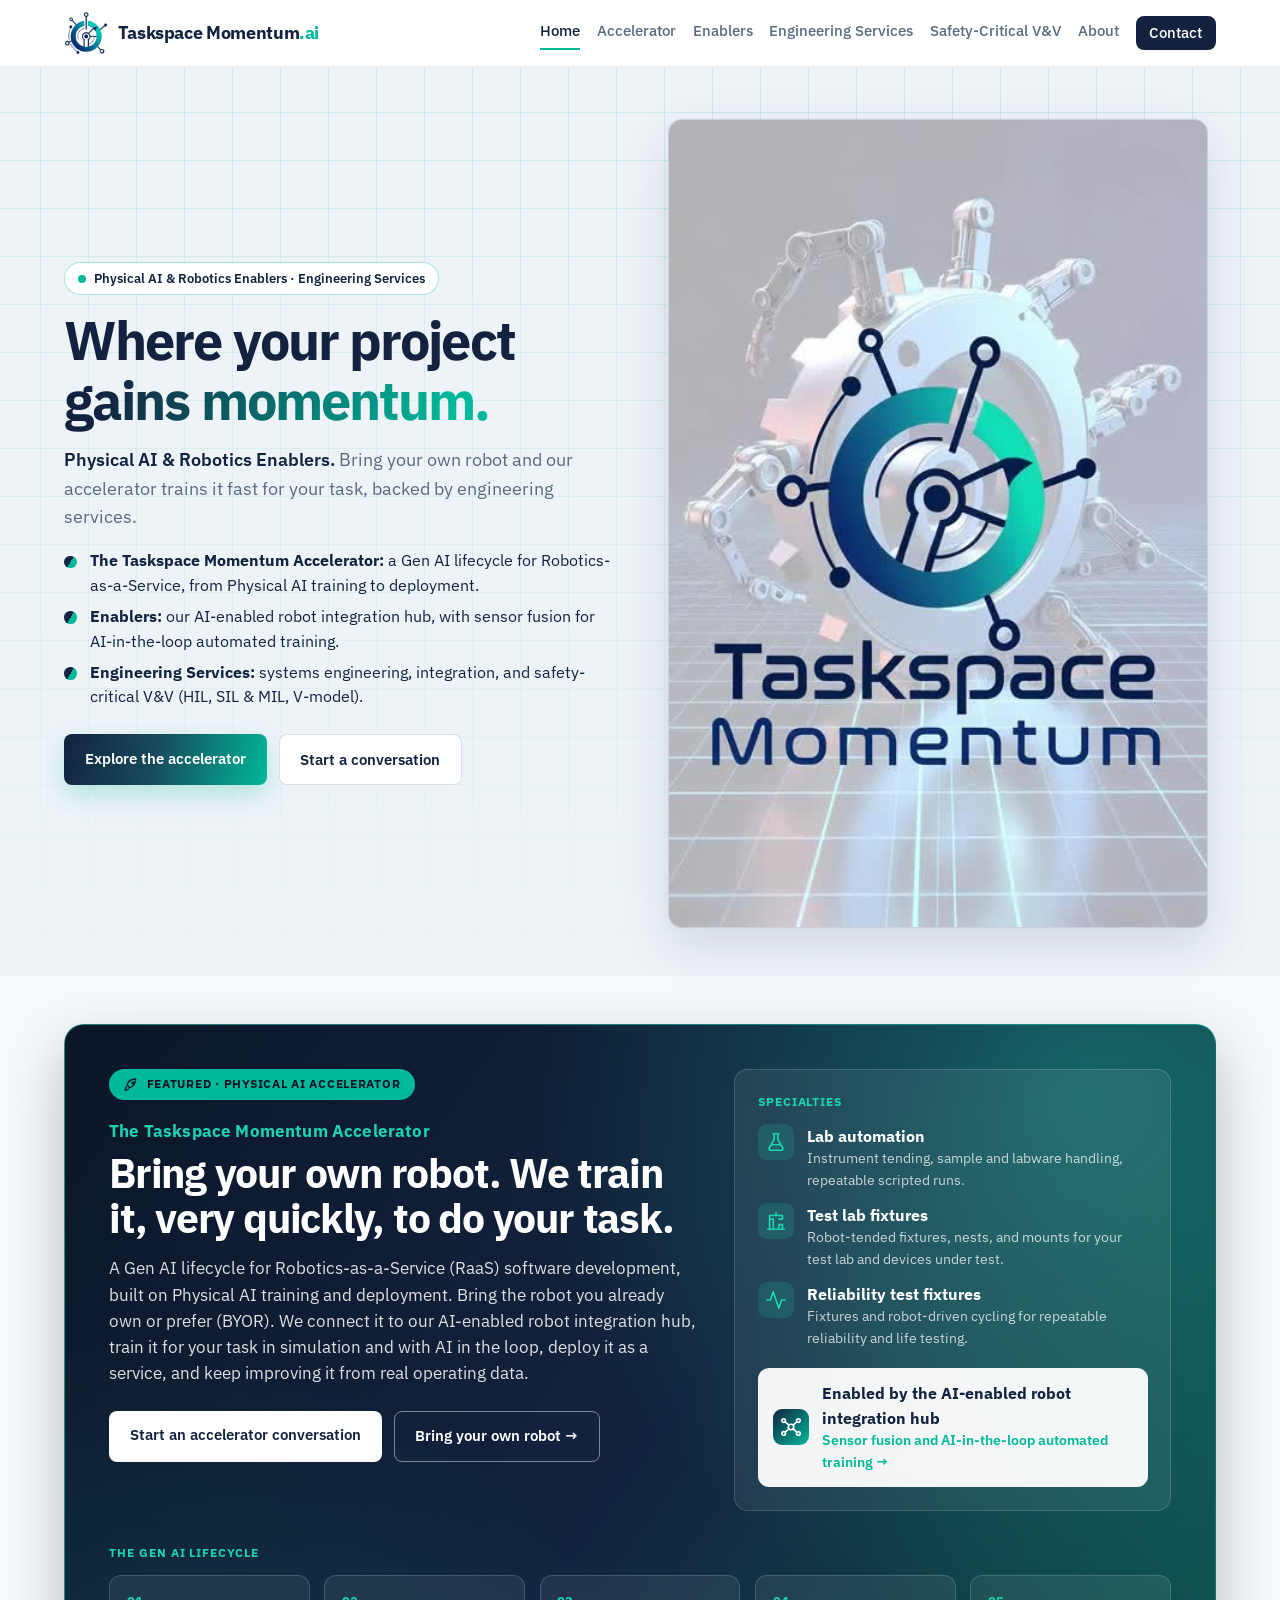
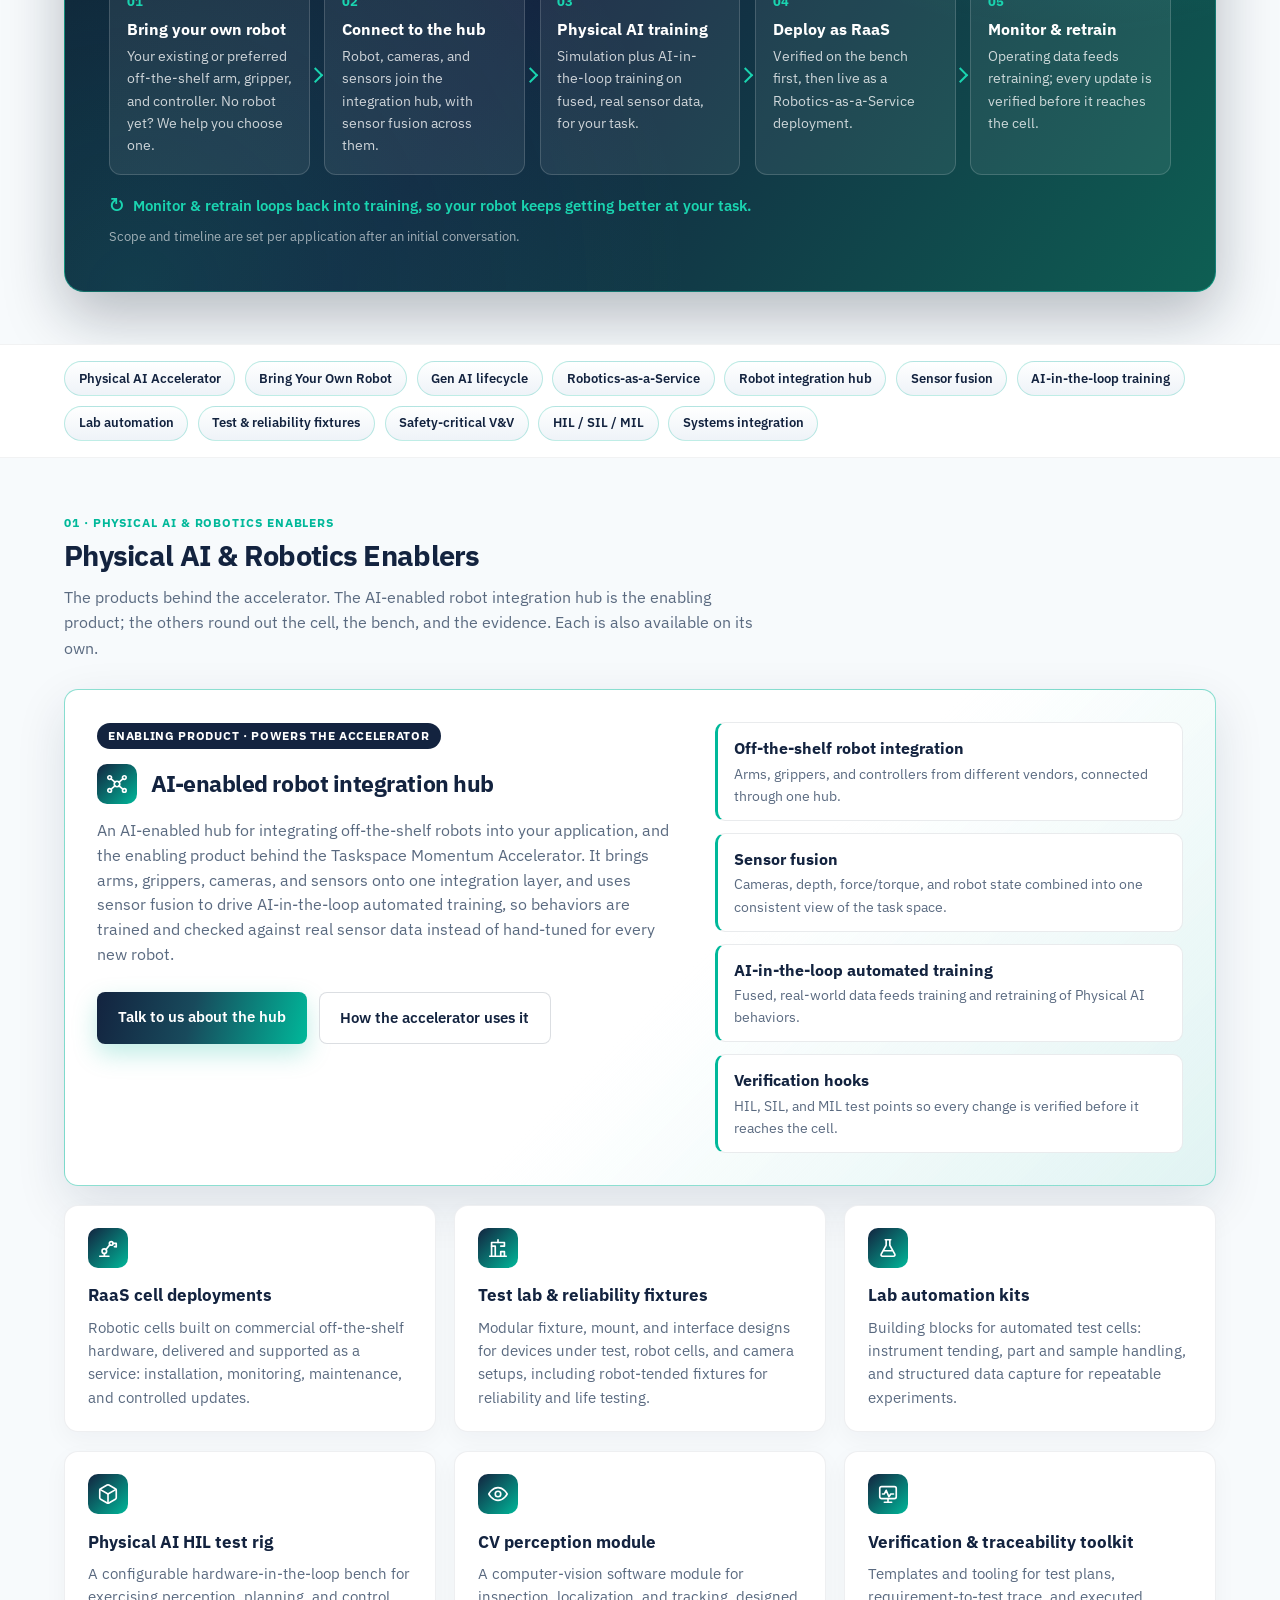
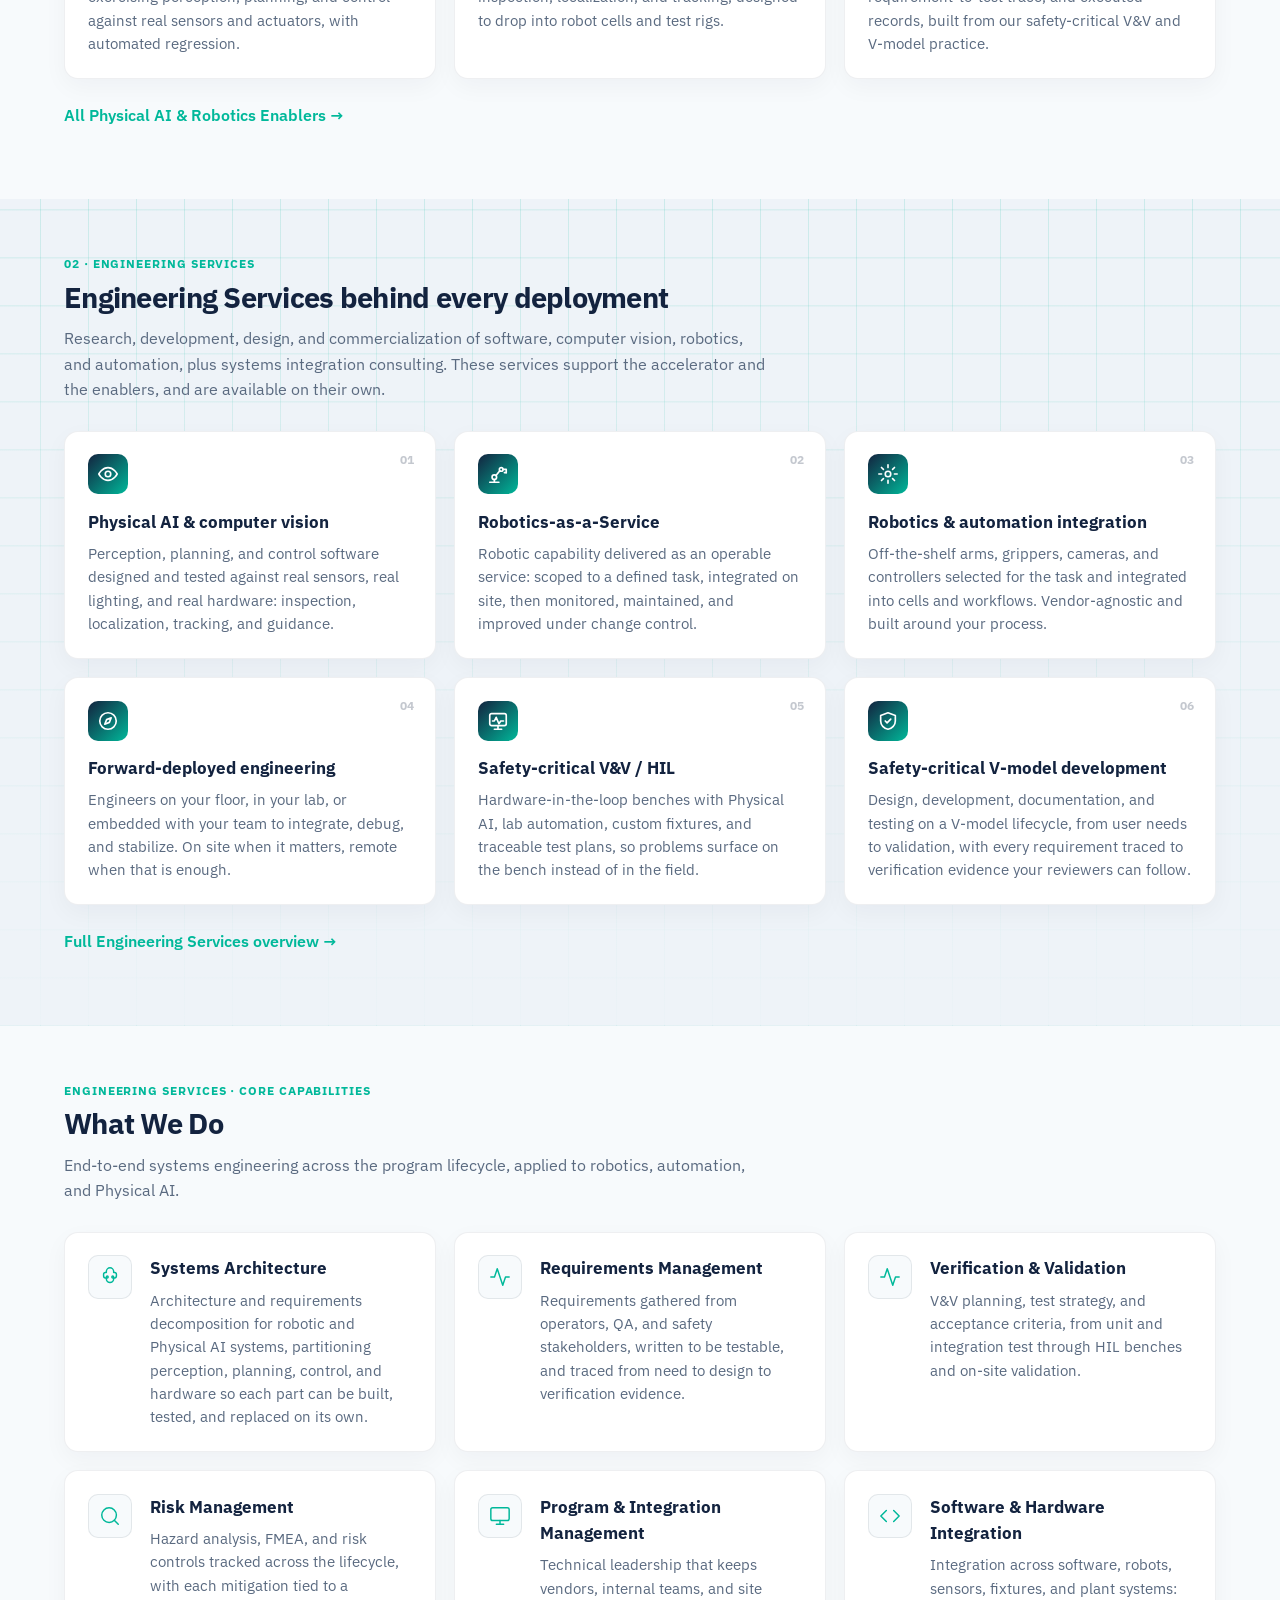
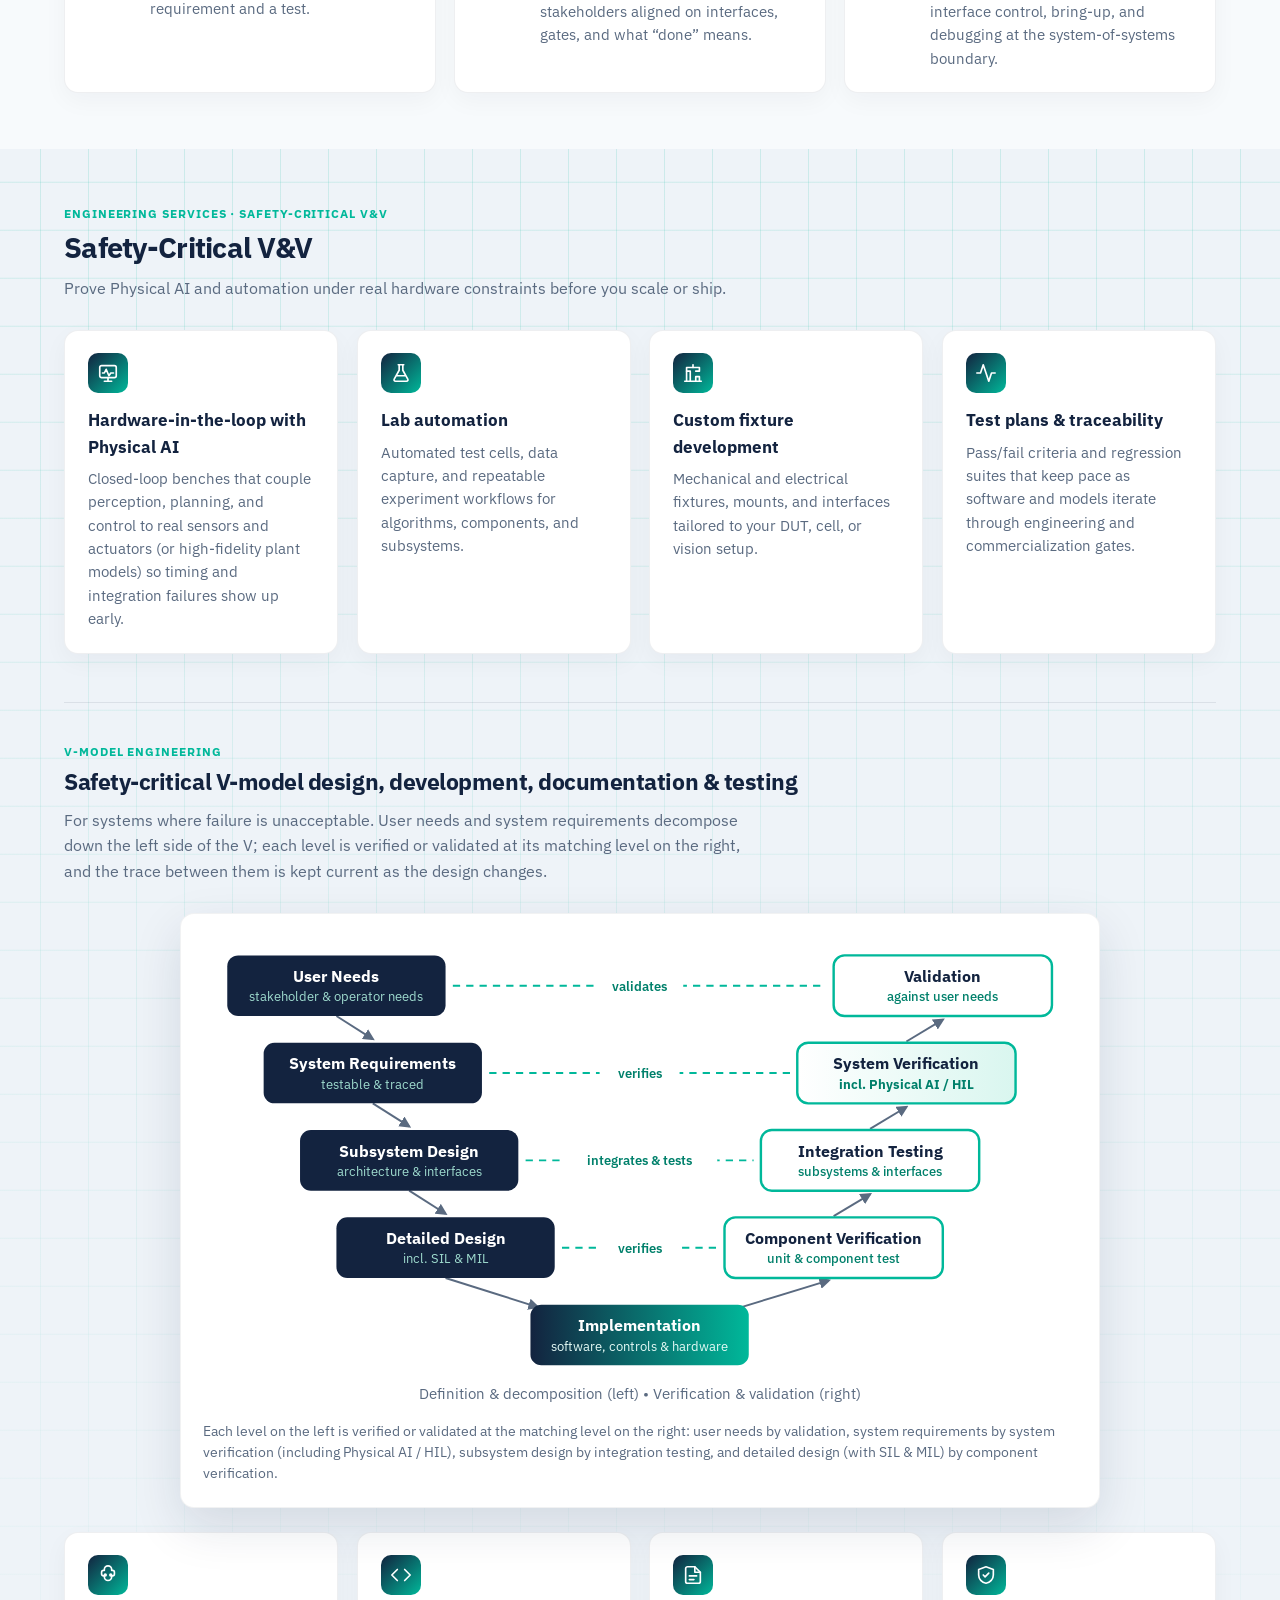
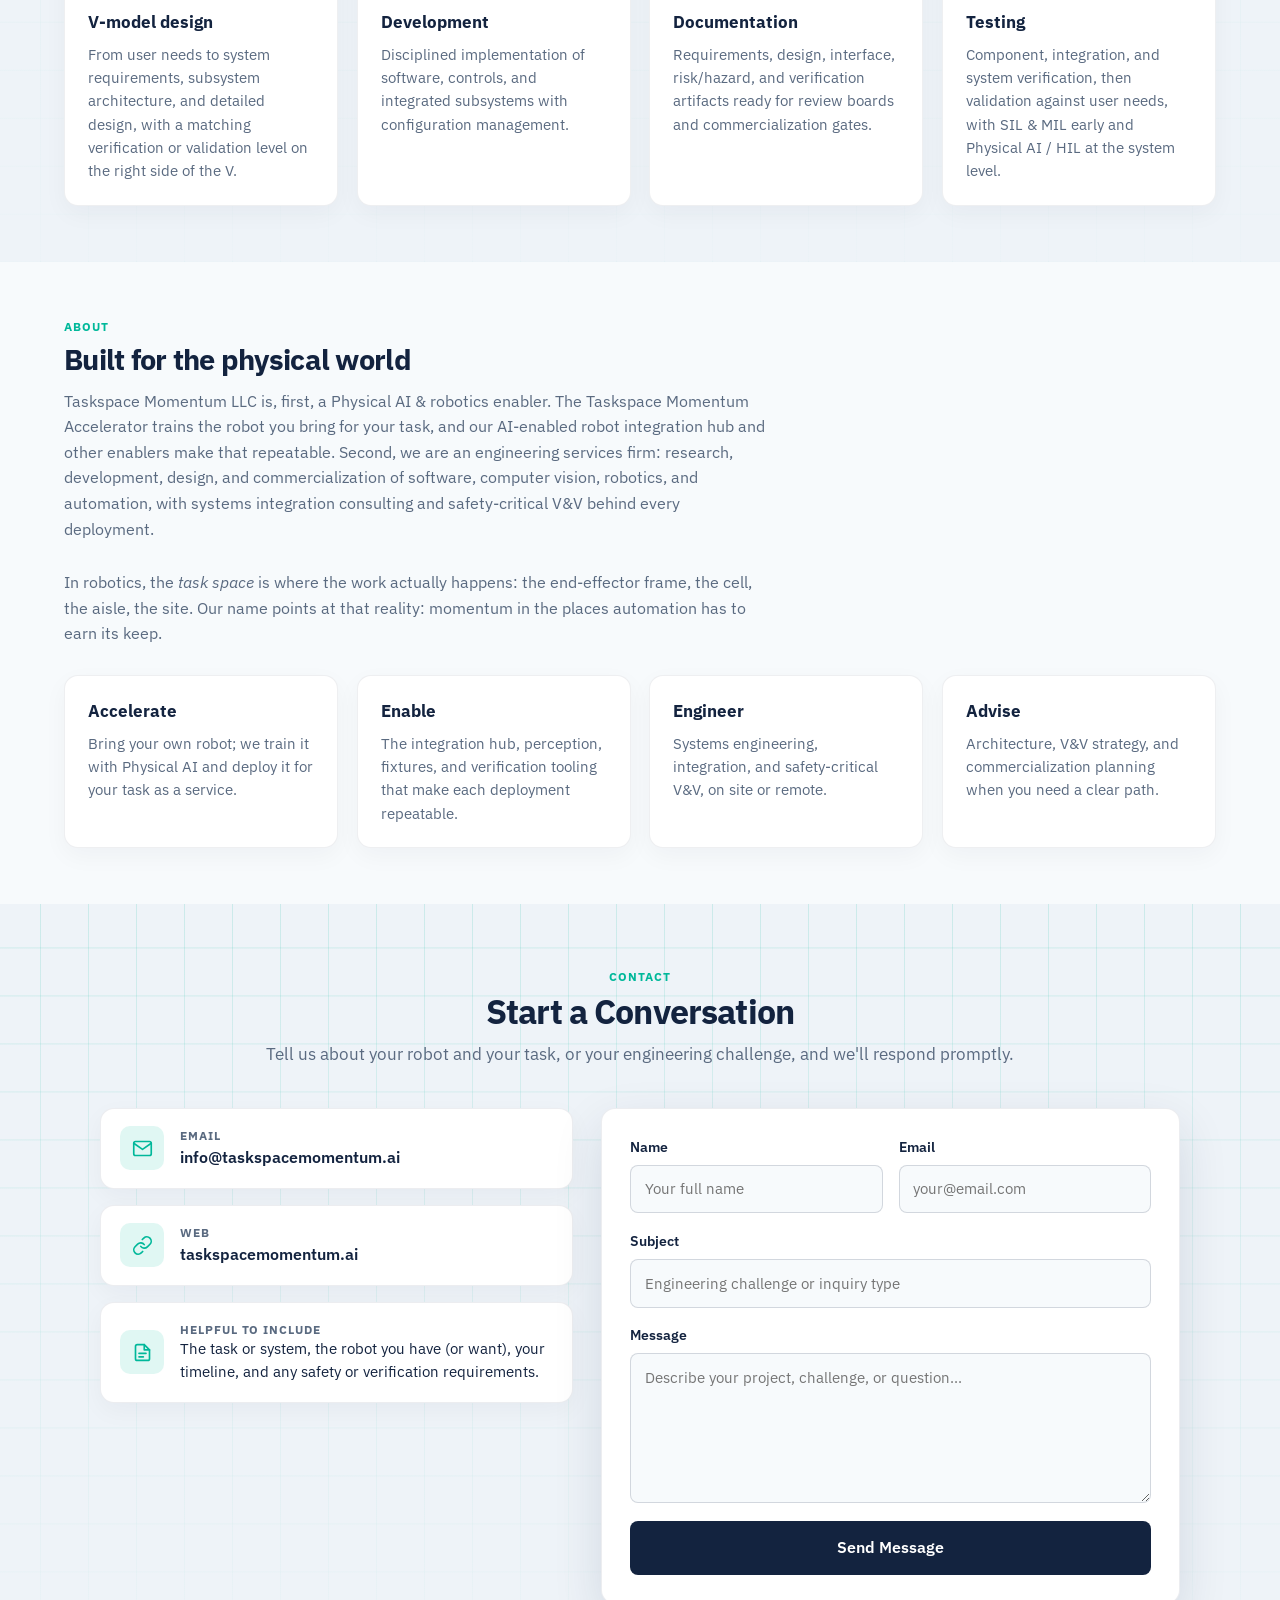
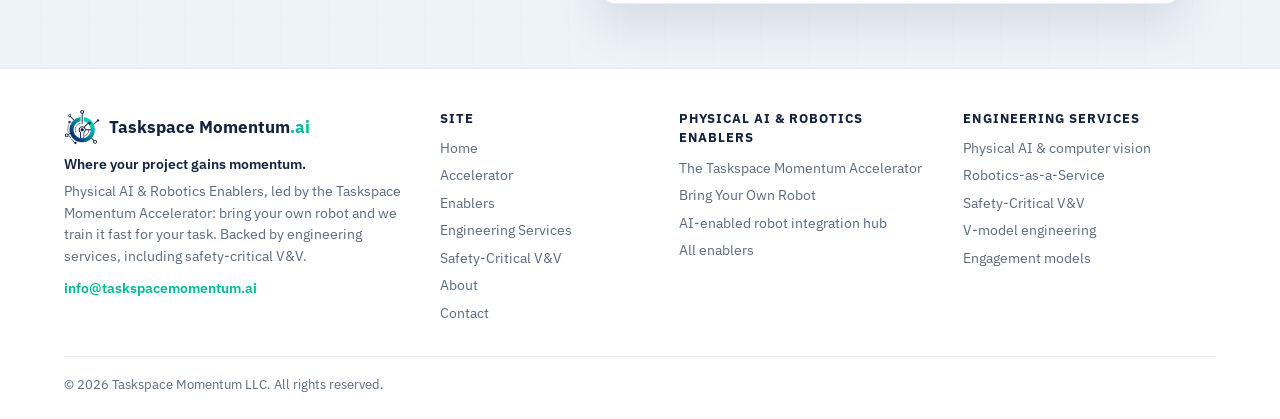
==== commit 22606f84: "Round 4: reposition as Physical AI & Robotics Enablers first, Engineering Services second; accelerat" ====
--- a/index.html
+++ b/index.html
@@ -3,10 +3,10 @@
 <head>
   <meta charset="utf-8" />
   <meta name="viewport" content="width=device-width, initial-scale=1" />
-  <title>Taskspace Momentum.ai | Where your project gains momentum.</title>
-  <meta name="description" content="Where your project gains momentum. Engineering services and a robotics &amp; automation accelerator, specializing in rapid integration of off-the-shelf robotics for your application: Physical AI, computer vision, RaaS, and safety-critical V&amp;V." />
-  <meta property="og:title" content="Taskspace Momentum.ai | Where your project gains momentum." />
-  <meta property="og:description" content="Where your project gains momentum. Engineering services and a robotics &amp; automation accelerator, specializing in rapid integration of off-the-shelf robotics for your application: Physical AI, computer vision, RaaS, and safety-critical V&amp;V." />
+  <title>Taskspace Momentum.ai | Physical AI &amp; Robotics Enablers &middot; Engineering Services</title>
+  <meta name="description" content="Where your project gains momentum. Physical AI &amp; Robotics Enablers, led by the Taskspace Momentum Accelerator: bring your own robot and we train it fast for your task, with a Gen AI lifecycle for Robotics-as-a-Service built on Physical AI training and deployment. Backed by engineering services, including safety-critical V&amp;V." />
+  <meta property="og:title" content="Taskspace Momentum.ai | Physical AI &amp; Robotics Enablers &middot; Engineering Services" />
+  <meta property="og:description" content="Where your project gains momentum. Physical AI &amp; Robotics Enablers, led by the Taskspace Momentum Accelerator: bring your own robot and we train it fast for your task, with a Gen AI lifecycle for Robotics-as-a-Service built on Physical AI training and deployment. Backed by engineering services, including safety-critical V&amp;V." />
   <meta property="og:image" content="assets/logo-icon.png" />
   <link rel="icon" href="assets/favicon.ico" sizes="any" />
   <link rel="icon" type="image/png" sizes="32x32" href="assets/favicon-32.png" />
@@ -25,8 +25,9 @@
     </a>
     <nav class="site-nav" aria-label="Main">
       <a href="index.html" aria-current="page">Home</a>
-      <a href="services.html">Services</a>
-      <a href="products.html">Products</a>
+      <a href="index.html#accelerator">Accelerator</a>
+      <a href="products.html">Enablers</a>
+      <a href="services.html">Engineering Services</a>
       <a href="index.html#vv">Safety-Critical V&amp;V</a>
       <a href="index.html#about">About</a>
       <a href="index.html#contact" class="nav-cta">Contact</a>
@@ -35,17 +36,17 @@
 
   <div class="hero grid-bg">
     <div>
-      <span class="hero-badge">Engineering services &middot; Robotics &amp; automation accelerator</span>
+      <span class="hero-badge">Physical AI &amp; Robotics Enablers &middot; Engineering Services</span>
       <h1>Where your project <span class="gradient-text">gains momentum.</span></h1>
-      <p class="sub"><strong>Engineering services and a robotics &amp; automation accelerator</strong>, specializing in rapid integration of off-the-shelf robotics for your application.</p>
+      <p class="sub"><strong>Physical AI &amp; Robotics Enablers.</strong> Bring your own robot and our accelerator trains it fast for your task, backed by engineering services.</p>
       <ul class="hero-points">
-        <li><strong>Engineering services:</strong> Physical AI, computer vision, robotics &amp; automation, and systems integration.</li>
-        <li><strong>Accelerator:</strong> from use case to a working cell built on commercial off-the-shelf robots, or bring your own robot.</li>
-        <li><strong>Safety-critical V&amp;V built in:</strong> HIL, SIL &amp; MIL, lab automation, custom fixtures, and traceable V-model test.</li>
+        <li><strong>The Taskspace Momentum Accelerator:</strong> a Gen AI lifecycle for Robotics-as-a-Service, from Physical AI training to deployment.</li>
+        <li><strong>Enablers:</strong> our AI-enabled robot integration hub, with sensor fusion for AI-in-the-loop automated training.</li>
+        <li><strong>Engineering Services:</strong> systems engineering, integration, and safety-critical V&amp;V (HIL, SIL &amp; MIL, V-model).</li>
       </ul>
       <div class="cta-row">
-        <a class="cta cta-primary" href="#contact">Start a conversation</a>
-        <a class="cta cta-secondary" href="#accelerator">Explore the accelerator</a>
+        <a class="cta cta-primary" href="#accelerator">Explore the accelerator</a>
+        <a class="cta cta-secondary" href="#contact">Start a conversation</a>
       </div>
     </div>
     <div class="hero-media">
@@ -57,14 +58,82 @@
     </div>
   </div>
 
+  <section id="accelerator" class="af-wrap">
+    <div class="af">
+      <div class="af-top">
+        <div class="af-intro">
+          <span class="af-badge"><svg viewBox="0 0 24 24" aria-hidden="true"><path d="M5 15c-1.5 1.5-2 5-2 5s3.5-.5 5-2"/><path d="M9 15 6 12c1.5-5 6-9 13-9 0 7-4 11.5-9 13l-1-1z"/><circle cx="15" cy="9" r="1.6"/></svg> Featured &middot; Physical AI Accelerator</span>
+          <p class="af-name">The Taskspace Momentum Accelerator</p>
+          <h2>Bring your own robot. We train it, very quickly, to do your task.</h2>
+          <p class="af-lead">A Gen AI lifecycle for Robotics-as-a-Service (RaaS) software development, built on Physical AI training and deployment. Bring the robot you already own or prefer (BYOR). We connect it to our AI-enabled robot integration hub, train it for your task in simulation and with AI in the loop, deploy it as a service, and keep improving it from real operating data.</p>
+          <div class="cta-row">
+            <a class="cta cta-light" href="#contact">Start an accelerator conversation</a>
+            <a class="cta cta-ghost" href="products.html#byor">Bring your own robot &rarr;</a>
+          </div>
+        </div>
+        <aside class="af-side" aria-label="Accelerator specialties">
+          <p class="af-side-h">Specialties</p>
+          <ul class="af-spec">
+            <li><svg viewBox="0 0 24 24" aria-hidden="true"><path d="M9 3h6M10 3v6L4.6 18.6A1.6 1.6 0 0 0 6 21h12a1.6 1.6 0 0 0 1.4-2.4L14 9V3"/><path d="M7.5 15h9"/></svg><div><strong>Lab automation</strong><span>Instrument tending, sample and labware handling, repeatable scripted runs.</span></div></li>
+            <li><svg viewBox="0 0 24 24" aria-hidden="true"><path d="M3 21h18"/><path d="M5 21V10h4v11"/><path d="M15 21v-5h4v5"/><path d="M5 10V6h14v4h-4"/><path d="M12 6V3"/></svg><div><strong>Test lab fixtures</strong><span>Robot-tended fixtures, nests, and mounts for your test lab and devices under test.</span></div></li>
+            <li><svg viewBox="0 0 24 24" aria-hidden="true"><path d="M22 12h-4l-3 9L9 3l-3 9H2"/></svg><div><strong>Reliability test fixtures</strong><span>Fixtures and robot-driven cycling for repeatable reliability and life testing.</span></div></li>
+          </ul>
+          <a class="af-hub" href="#integration-hub"><svg viewBox="0 0 24 24" aria-hidden="true"><circle cx="12" cy="12" r="3"/><circle cx="4" cy="5" r="2"/><circle cx="20" cy="5" r="2"/><circle cx="4" cy="19" r="2"/><circle cx="20" cy="19" r="2"/><path d="M5.6 6.4 9.8 10M18.4 6.4 14.2 10M5.6 17.6l4.2-3.6M18.4 17.6l-4.2-3.6"/></svg><div><strong>Enabled by the AI-enabled robot integration hub</strong><span>Sensor fusion and AI-in-the-loop automated training &rarr;</span></div></a>
+        </aside>
+      </div>
+      <p class="af-steps-h">The Gen AI lifecycle</p>
+      <ol class="af-steps">
+        <li><strong>Bring your own robot</strong>Your existing or preferred off-the-shelf arm, gripper, and controller. No robot yet? We help you choose one.</li>
+        <li><strong>Connect to the hub</strong>Robot, cameras, and sensors join the integration hub, with sensor fusion across them.</li>
+        <li><strong>Physical AI training</strong>Simulation plus AI-in-the-loop training on fused, real sensor data, for your task.</li>
+        <li><strong>Deploy as RaaS</strong>Verified on the bench first, then live as a Robotics-as-a-Service deployment.</li>
+        <li><strong>Monitor &amp; retrain</strong>Operating data feeds retraining; every update is verified before it reaches the cell.</li>
+      </ol>
+      <p class="af-loop"><span aria-hidden="true">&#8635;</span> Monitor &amp; retrain loops back into training, so your robot keeps getting better at your task.</p>
+      <p class="af-note">Scope and timeline are set per application after an initial conversation.</p>
+    </div>
+  </section>
+
   <div class="strip">
-    <span>Physical AI</span><span>Computer vision</span><span>Robotics-as-a-Service</span><span>COTS robot integration</span><span>Bring Your Own Robot</span><span>Safety-critical V&amp;V</span><span>HIL / SIL / MIL</span><span>Lab automation</span><span>Custom fixtures</span><span>V-model</span><span>Systems integration</span>
+    <span>Physical AI Accelerator</span><span>Bring Your Own Robot</span><span>Gen AI lifecycle</span><span>Robotics-as-a-Service</span><span>Robot integration hub</span><span>Sensor fusion</span><span>AI-in-the-loop training</span><span>Lab automation</span><span>Test &amp; reliability fixtures</span><span>Safety-critical V&amp;V</span><span>HIL / SIL / MIL</span><span>Systems integration</span>
   </div>
 
-  <section id="services">
-    <span class="section-tag">Services</span>
-    <h2>Engineering services for the physical world</h2>
-    <p class="lead">Research, development, design, and commercialization of software, computer vision, robotics, and automation, plus the systems integration consulting to make it run in your operation.</p>
+  <section id="enablers">
+    <span class="section-tag">01 &middot; Physical AI &amp; Robotics Enablers</span>
+    <h2>Physical AI &amp; Robotics Enablers</h2>
+    <p class="lead">The products behind the accelerator. The AI-enabled robot integration hub is the enabling product; the others round out the cell, the bench, and the evidence. Each is also available on its own.</p>
+    <article class="card product-featured" id="integration-hub">
+      <div class="pf-main">
+        <span class="pf-badge">Enabling product &middot; powers the accelerator</span>
+        <div class="pf-title"><div class="ico"><svg viewBox="0 0 24 24" aria-hidden="true"><circle cx="12" cy="12" r="3"/><circle cx="4" cy="5" r="2"/><circle cx="20" cy="5" r="2"/><circle cx="4" cy="19" r="2"/><circle cx="20" cy="19" r="2"/><path d="M5.6 6.4 9.8 10M18.4 6.4 14.2 10M5.6 17.6l4.2-3.6M18.4 17.6l-4.2-3.6"/></svg></div><h3>AI-enabled robot integration hub</h3></div>
+        <p class="pf-lead">An AI-enabled hub for integrating off-the-shelf robots into your application, and the enabling product behind the Taskspace Momentum Accelerator. It brings arms, grippers, cameras, and sensors onto one integration layer, and uses sensor fusion to drive AI-in-the-loop automated training, so behaviors are trained and checked against real sensor data instead of hand-tuned for every new robot.</p>
+        <div class="cta-row">
+          <a class="cta cta-primary" href="#contact">Talk to us about the hub</a>
+          <a class="cta cta-secondary" href="#accelerator">How the accelerator uses it</a>
+        </div>
+      </div>
+      <ul class="pf-points">
+        <li><strong>Off-the-shelf robot integration</strong>Arms, grippers, and controllers from different vendors, connected through one hub.</li>
+        <li><strong>Sensor fusion</strong>Cameras, depth, force/torque, and robot state combined into one consistent view of the task space.</li>
+        <li><strong>AI-in-the-loop automated training</strong>Fused, real-world data feeds training and retraining of Physical AI behaviors.</li>
+        <li><strong>Verification hooks</strong>HIL, SIL, and MIL test points so every change is verified before it reaches the cell.</li>
+      </ul>
+    </article>
+    <div class="grid-3" style="margin-top:1.15rem">
+      <a class="card tile enabler-tile" href="products.html#product-lines"><div class="ico"><svg viewBox="0 0 24 24" aria-hidden="true"><path d="M3 21h10"/><path d="M8 21v-3"/><circle cx="8" cy="15.5" r="2.5"/><path d="M9.8 13.7 14 8.5"/><circle cx="15.5" cy="7" r="2"/><path d="M17.5 7H21v3.5"/><path d="M21 10.5h-2"/></svg></div><h3>RaaS cell deployments</h3><p>Robotic cells built on commercial off-the-shelf hardware, delivered and supported as a service: installation, monitoring, maintenance, and controlled updates.</p></a>
+      <a class="card tile enabler-tile" href="products.html#product-lines"><div class="ico"><svg viewBox="0 0 24 24" aria-hidden="true"><path d="M3 21h18"/><path d="M5 21V10h4v11"/><path d="M15 21v-5h4v5"/><path d="M5 10V6h14v4h-4"/><path d="M12 6V3"/></svg></div><h3>Test lab &amp; reliability fixtures</h3><p>Modular fixture, mount, and interface designs for devices under test, robot cells, and camera setups, including robot-tended fixtures for reliability and life testing.</p></a>
+      <a class="card tile enabler-tile" href="products.html#product-lines"><div class="ico"><svg viewBox="0 0 24 24" aria-hidden="true"><path d="M9 3h6M10 3v6L4.6 18.6A1.6 1.6 0 0 0 6 21h12a1.6 1.6 0 0 0 1.4-2.4L14 9V3"/><path d="M7.5 15h9"/></svg></div><h3>Lab automation kits</h3><p>Building blocks for automated test cells: instrument tending, part and sample handling, and structured data capture for repeatable experiments.</p></a>
+      <a class="card tile enabler-tile" href="products.html#product-lines"><div class="ico"><svg viewBox="0 0 24 24" aria-hidden="true"><path d="M21 16V8a2 2 0 0 0-1-1.73l-7-4a2 2 0 0 0-2 0l-7 4A2 2 0 0 0 3 8v8a2 2 0 0 0 1 1.73l7 4a2 2 0 0 0 2 0l7-4A2 2 0 0 0 21 16z"/><polyline points="3.27 6.96 12 12.01 20.73 6.96"/><line x1="12" y1="22.08" x2="12" y2="12"/></svg></div><h3>Physical AI HIL test rig</h3><p>A configurable hardware-in-the-loop bench for exercising perception, planning, and control against real sensors and actuators, with automated regression.</p></a>
+      <a class="card tile enabler-tile" href="products.html#product-lines"><div class="ico"><svg viewBox="0 0 24 24" aria-hidden="true"><path d="M2 12s3.6-7 10-7 10 7 10 7-3.6 7-10 7S2 12 2 12z"/><circle cx="12" cy="12" r="3"/></svg></div><h3>CV perception module</h3><p>A computer-vision software module for inspection, localization, and tracking, designed to drop into robot cells and test rigs.</p></a>
+      <a class="card tile enabler-tile" href="products.html#product-lines"><div class="ico"><svg viewBox="0 0 24 24" aria-hidden="true"><rect x="3" y="4" width="18" height="13" rx="2"/><path d="M6 12h2l2-4 3 7 2-3h3"/><path d="M8 21h8M12 17v4"/></svg></div><h3>Verification &amp; traceability toolkit</h3><p>Templates and tooling for test plans, requirement-to-test trace, and executed records, built from our safety-critical V&amp;V and V-model practice.</p></a>
+    </div>
+    <p class="section-foot"><a class="text-link" href="products.html">All Physical AI &amp; Robotics Enablers &rarr;</a></p>
+  </section>
+
+  <section id="services" class="grid-bg">
+    <span class="section-tag">02 &middot; Engineering Services</span>
+    <h2>Engineering Services behind every deployment</h2>
+    <p class="lead">Research, development, design, and commercialization of software, computer vision, robotics, and automation, plus systems integration consulting. These services support the accelerator and the enablers, and are available on their own.</p>
     <div class="grid-3">
       <div class="card tile"><span class="tile-num">01</span><div class="ico"><svg viewBox="0 0 24 24" aria-hidden="true"><path d="M2 12s3.6-7 10-7 10 7 10 7-3.6 7-10 7S2 12 2 12z"/><circle cx="12" cy="12" r="3"/></svg></div><h3>Physical AI &amp; computer vision</h3><p>Perception, planning, and control software designed and tested against real sensors, real lighting, and real hardware: inspection, localization, tracking, and guidance.</p></div>
       <div class="card tile"><span class="tile-num">02</span><div class="ico"><svg viewBox="0 0 24 24" aria-hidden="true"><path d="M3 21h10"/><path d="M8 21v-3"/><circle cx="8" cy="15.5" r="2.5"/><path d="M9.8 13.7 14 8.5"/><circle cx="15.5" cy="7" r="2"/><path d="M17.5 7H21v3.5"/><path d="M21 10.5h-2"/></svg></div><h3>Robotics-as-a-Service</h3><p>Robotic capability delivered as an operable service: scoped to a defined task, integrated on site, then monitored, maintained, and improved under change control.</p></div>
@@ -73,11 +142,11 @@
       <div class="card tile"><span class="tile-num">05</span><div class="ico"><svg viewBox="0 0 24 24" aria-hidden="true"><rect x="3" y="4" width="18" height="13" rx="2"/><path d="M6 12h2l2-4 3 7 2-3h3"/><path d="M8 21h8M12 17v4"/></svg></div><h3>Safety-critical V&amp;V / HIL</h3><p>Hardware-in-the-loop benches with Physical AI, lab automation, custom fixtures, and traceable test plans, so problems surface on the bench instead of in the field.</p></div>
       <div class="card tile"><span class="tile-num">06</span><div class="ico"><svg viewBox="0 0 24 24" aria-hidden="true"><path d="M12 3 4 6v6c0 4.5 3.4 8.2 8 9 4.6-.8 8-4.5 8-9V6l-8-3z"/><path d="m9 12 2 2 4-4"/></svg></div><h3>Safety-critical V-model development</h3><p>Design, development, documentation, and testing on a V-model lifecycle, from user needs to validation, with every requirement traced to verification evidence your reviewers can follow.</p></div>
     </div>
-    <p class="section-foot"><a class="text-link" href="services.html">Full services overview &rarr;</a></p>
-  </section>
-
-  <section id="what-we-do" class="grid-bg">
-    <span class="section-tag">Core capabilities</span>
+    <p class="section-foot"><a class="text-link" href="services.html">Full Engineering Services overview &rarr;</a></p>
+  </section>
+
+  <section id="what-we-do">
+    <span class="section-tag">Engineering Services &middot; Core capabilities</span>
     <h2>What We Do</h2>
     <p class="lead">End-to-end systems engineering across the program lifecycle, applied to robotics, automation, and Physical AI.</p>
     <div class="grid-3">
@@ -90,30 +159,8 @@
     </div>
   </section>
 
-  <section id="accelerator" class="accel-wrap">
-    <div class="accel">
-      <span class="accel-badge"><svg viewBox="0 0 24 24" aria-hidden="true"><path d="M5 15c-1.5 1.5-2 5-2 5s3.5-.5 5-2"/><path d="M9 15 6 12c1.5-5 6-9 13-9 0 7-4 11.5-9 13l-1-1z"/><circle cx="15" cy="9" r="1.6"/></svg> Robotics &amp; Automation Accelerator</span>
-      <h2>The Taskspace Momentum Accelerator</h2>
-      <p class="lead" style="margin-bottom:0">A structured fast track from use case to a working robotic cell. We specialize in rapid integration of commercial off-the-shelf (COTS) robotics for your application, combining proven arms, grippers, and cameras with Physical AI and computer vision, custom fixtures, and built-in verification &amp; validation. You see your task running on real hardware before you commit to scale.</p>
-      <ol class="accel-steps">
-        <li><strong>Use case</strong>Define the task, constraints, safety needs, and what success looks like.</li>
-        <li><strong>COTS selection or BYOR</strong>Choose the arm, gripper, cameras, and controller for the task, or bring your own robot.</li>
-        <li><strong>Integrate</strong>Physical AI / CV perception, motion, and custom fixtures for your parts or labware.</li>
-        <li><strong>Verify</strong>HIL bench and test plan with traceability, so issues show up on the bench.</li>
-        <li><strong>Decide &amp; scale</strong>Hand over the cell, the evidence, and a path forward: in-house, product, or RaaS.</li>
-      </ol>
-      <p class="byor-inline"><strong>Bring Your Own Robot (BYOR).</strong> Already have an arm, or a preferred off-the-shelf model? Bring it. We integrate it into your application fast with our AI-enabled robot integration hub, CV / Physical AI, fixtures, and safety-critical V&amp;V. <a href="products.html#byor">More on BYOR &rarr;</a></p>
-      
-      <div class="cta-row">
-        <a class="cta cta-primary" href="#contact">Start an accelerator conversation</a>
-        <a class="cta cta-secondary" href="services.html#engagement">How engagements work</a>
-      </div>
-      <p class="accel-note">Scope and timeline are set per application after an initial conversation.</p>
-    </div>
-  </section>
-
-  <section id="vv">
-    <span class="section-tag">Safety-critical V&amp;V</span>
+  <section id="vv" class="grid-bg">
+    <span class="section-tag">Engineering Services &middot; Safety-critical V&amp;V</span>
     <h2>Safety-Critical V&amp;V</h2>
     <p class="lead">Prove Physical AI and automation under real hardware constraints before you scale or ship.</p>
     <div class="grid">
@@ -149,41 +196,15 @@
     </div>
   </section>
 
-  <section id="approach" class="grid-bg">
-    <div class="split">
-      <div>
-        <span class="section-tag">Approach</span>
-        <h2>Research &rarr; design &rarr; deploy &rarr; commercialize</h2>
-        <p class="lead">Engagements are built to reduce risk early, prove value in the task space, and leave you with something operable.</p>
-        <ol class="phases">
-          <li><strong>Frame</strong> the mission, constraints, and success metrics, and decide whether to build, buy, integrate, or wait.</li>
-          <li><strong>Research &amp; develop</strong> the hard parts (perception, planning, controls, data, interfaces) with clear kill criteria.</li>
-          <li><strong>Design for operations</strong>: maintainability, safety, and the people who will run it.</li>
-          <li><strong>Deploy forward</strong>: on site when it matters, remote when that is enough.</li>
-          <li><strong>Commercialize &amp; sustain</strong> as a product, a RaaS offering, or an internal capability.</li>
-        </ol>
-      </div>
-      <div class="card">
-        <h3>Working principles</h3>
-        <ul>
-          <li><strong>Physical-world honesty.</strong> Bench numbers that don't hold in the real cell don't count.</li>
-          <li><strong>Integration first.</strong> Interfaces, operators, and QA are design inputs, not afterthoughts.</li>
-          <li><strong>Clear commercial shape.</strong> Know what you're selling or operating before you scale.</li>
-          <li><strong>No theater.</strong> A smaller system that works beats a broad vision that doesn't.</li>
-        </ul>
-      </div>
-    </div>
-  </section>
-
   <section id="about">
     <span class="section-tag">About</span>
     <h2>Built for the physical world</h2>
-    <p class="lead">Taskspace Momentum LLC focuses on Physical AI and Robotics-as-a-Service. We research, develop, design, and commercialize software, computer vision, robotics, and automation technologies, provide technical and systems integration consulting, and run a robotics &amp; automation accelerator for rapid integration of off-the-shelf robotics.</p>
+    <p class="lead">Taskspace Momentum LLC is, first, a Physical AI &amp; robotics enabler. The Taskspace Momentum Accelerator trains the robot you bring for your task, and our AI-enabled robot integration hub and other enablers make that repeatable. Second, we are an engineering services firm: research, development, design, and commercialization of software, computer vision, robotics, and automation, with systems integration consulting and safety-critical V&amp;V behind every deployment.</p>
     <p class="lead">In robotics, the <em>task space</em> is where the work actually happens: the end-effector frame, the cell, the aisle, the site. Our name points at that reality: momentum in the places automation has to earn its keep.</p>
     <div class="grid">
-      <div class="card"><h3>Build</h3><p>Software, vision, and automation components you can ship and support.</p></div>
-      <div class="card"><h3>Integrate</h3><p>Connect your stack, robots, and data paths into one operable system.</p></div>
-      <div class="card"><h3>Accelerate</h3><p>Move from use case to a working COTS robot cell with verification built in.</p></div>
+      <div class="card"><h3>Accelerate</h3><p>Bring your own robot; we train it with Physical AI and deploy it for your task as a service.</p></div>
+      <div class="card"><h3>Enable</h3><p>The integration hub, perception, fixtures, and verification tooling that make each deployment repeatable.</p></div>
+      <div class="card"><h3>Engineer</h3><p>Systems engineering, integration, and safety-critical V&amp;V, on site or remote.</p></div>
       <div class="card"><h3>Advise</h3><p>Architecture, V&amp;V strategy, and commercialization planning when you need a clear path.</p></div>
     </div>
   </section>
@@ -192,7 +213,7 @@
     <div class="contact-head">
       <span class="section-tag">Contact</span>
       <h2>Start a Conversation</h2>
-      <p>Describe your engineering challenge and we'll respond promptly</p>
+      <p>Tell us about your robot and your task, or your engineering challenge, and we'll respond promptly.</p>
     </div>
     <div class="contact-grid">
       <div class="contact-list">
@@ -223,22 +244,32 @@
       <div>
         <a class="footer-brand" href="index.html"><img src="assets/logo-icon-64.png" width="36" height="36" alt="" /><span>Taskspace Momentum<span class="dot-ai">.ai</span></span></a>
         <p class="footer-tagline">Where your project gains momentum.</p>
-        <p style="margin:0">Engineering services and a robotics &amp; automation accelerator: Physical AI, computer vision, Robotics-as-a-Service, and safety-critical V&amp;V.</p>
+        <p style="margin:0">Physical AI &amp; Robotics Enablers, led by the Taskspace Momentum Accelerator: bring your own robot and we train it fast for your task. Backed by engineering services, including safety-critical V&amp;V.</p>
         <p style="margin:0.6rem 0 0"><a class="footer-email" href="mailto:info@taskspacemomentum.ai">info@taskspacemomentum.ai</a></p>
       </div>
       <div>
         <h4>Site</h4>
         <ul>
           <li><a href="index.html">Home</a></li>
-          <li><a href="services.html">Services</a></li>
-          <li><a href="products.html">Products</a></li>
           <li><a href="index.html#accelerator">Accelerator</a></li>
+          <li><a href="products.html">Enablers</a></li>
+          <li><a href="services.html">Engineering Services</a></li>
+          <li><a href="index.html#vv">Safety-Critical V&amp;V</a></li>
           <li><a href="index.html#about">About</a></li>
           <li><a href="index.html#contact">Contact</a></li>
         </ul>
       </div>
       <div>
-        <h4>Services</h4>
+        <h4>Physical AI &amp; Robotics Enablers</h4>
+        <ul>
+          <li><a href="products.html#accelerator">The Taskspace Momentum Accelerator</a></li>
+          <li><a href="products.html#byor">Bring Your Own Robot</a></li>
+          <li><a href="products.html#integration-hub">AI-enabled robot integration hub</a></li>
+          <li><a href="products.html#product-lines">All enablers</a></li>
+        </ul>
+      </div>
+      <div>
+        <h4>Engineering Services</h4>
         <ul>
           <li><a href="services.html#offerings">Physical AI &amp; computer vision</a></li>
           <li><a href="services.html#offerings">Robotics-as-a-Service</a></li>
--- a/assets/site.css
+++ b/assets/site.css
@@ -313,8 +313,9 @@
 
 /* ---------- footer ---------- */
 .site-footer { padding: 2.5rem 5% 1.5rem; font-size: 0.88rem; color: var(--muted); border-top: 1px solid var(--line); background: #fff; }
-.footer-grid { display: grid; gap: 2rem; grid-template-columns: 1.4fr 1fr 1fr; }
-@media (max-width: 760px) { .footer-grid { grid-template-columns: 1fr; } }
+.footer-grid { display: grid; gap: 2rem; grid-template-columns: 1.5fr 0.9fr 1.1fr 1.1fr; }
+@media (max-width: 960px) { .footer-grid { grid-template-columns: 1fr 1fr; } }
+@media (max-width: 560px) { .footer-grid { grid-template-columns: 1fr; } }
 .footer-brand { display: flex; align-items: center; gap: 0.55rem; font-weight: 700; font-size: 1.05rem; color: var(--navy); text-decoration: none; }
 .footer-brand img { width: 36px; height: 36px; }
 .footer-tagline { margin: 0.6rem 0 0.3rem; color: var(--navy); font-weight: 600; }
@@ -403,3 +404,57 @@
 
 .vmodel-wrap { max-width: 920px; margin: 0 auto; }
 .footer-legal { justify-content: flex-start; }
+
+/* ---------- featured accelerator (site highlight) ---------- */
+.af-wrap { padding: 3rem 5% 3.25rem; background: var(--bg-soft); }
+.af {
+  padding: 2.75rem; border-radius: calc(var(--radius) + 6px); color: #fff; box-shadow: 0 24px 60px rgba(11,22,40,0.28);
+  background: radial-gradient(circle at 88% 8%, rgba(26,212,176,0.32), transparent 42%), radial-gradient(circle at 6% 100%, rgba(26,212,176,0.16), transparent 40%), linear-gradient(125deg, var(--navy-deep), #13233f 50%, #0e5f53);
+  border: 1px solid rgba(26,212,176,0.45);
+}
+.af-top { display: grid; grid-template-columns: 1.35fr 1fr; gap: 2.25rem; align-items: start; }
+@media (max-width: 960px) { .af-top { grid-template-columns: 1fr; } }
+.af-badge { display: inline-flex; align-items: center; gap: 0.45rem; padding: 0.38rem 0.9rem; border-radius: 999px; background: var(--teal); color: var(--navy-deep); font-size: 0.76rem; font-weight: 700; letter-spacing: 0.06em; text-transform: uppercase; }
+.af-badge svg { width: 16px; height: 16px; stroke: var(--navy-deep); fill: none; stroke-width: 1.9; stroke-linecap: round; stroke-linejoin: round; }
+.af-name { margin: 1.1rem 0 0.35rem; color: var(--teal-bright); font-weight: 700; font-size: 1.05rem; letter-spacing: 0.01em; }
+.af h2 { color: #fff; font-size: clamp(1.8rem, 3.3vw, 2.55rem); line-height: 1.12; letter-spacing: -0.03em; margin: 0 0 0.9rem; max-width: 40rem; }
+.af-lead { color: rgba(255,255,255,0.86); font-size: 1.06rem; margin: 0; max-width: 42rem; }
+.af-side { padding: 1.4rem; border-radius: 14px; background: rgba(255,255,255,0.07); border: 1px solid rgba(255,255,255,0.16); }
+.af-side-h, .af-steps-h { margin: 0 0 0.8rem; font-size: 0.74rem; font-weight: 700; letter-spacing: 0.08em; text-transform: uppercase; color: var(--teal-bright); }
+.af-spec { list-style: none; padding: 0; margin: 0; display: grid; gap: 0.7rem; }
+.af-spec li { display: flex; gap: 0.8rem; align-items: flex-start; }
+.af-spec svg, .af-hub svg { flex-shrink: 0; width: 36px; height: 36px; padding: 7px; border-radius: 9px; background: rgba(26,212,176,0.16); stroke: var(--teal-bright); fill: none; stroke-width: 1.8; stroke-linecap: round; stroke-linejoin: round; }
+.af-spec strong, .af-hub strong { display: block; color: #fff; font-size: 0.98rem; }
+.af-spec span, .af-hub span { display: block; color: rgba(255,255,255,0.75); font-size: 0.88rem; }
+.af-hub { display: flex; gap: 0.8rem; align-items: center; margin-top: 1.1rem; padding: 0.85rem 0.95rem; border-radius: 11px; text-decoration: none; background: rgba(255,255,255,0.95); }
+.af-hub svg { background: linear-gradient(135deg, var(--navy), var(--teal)); stroke: #fff; }
+.af-hub strong { color: var(--navy); }
+.af-hub span { color: var(--teal); font-weight: 600; }
+.af-hub:hover { background: #fff; }
+.af-steps-h { margin-top: 2.1rem; }
+.af-steps { list-style: none; padding: 0; margin: 0; display: grid; gap: 0.9rem; grid-template-columns: repeat(5, 1fr); counter-reset: af; }
+.af-steps li { position: relative; padding: 1rem 1.05rem 1.1rem; border-radius: 12px; background: rgba(255,255,255,0.07); border: 1px solid rgba(255,255,255,0.16); color: rgba(255,255,255,0.78); font-size: 0.9rem; }
+.af-steps li::before { counter-increment: af; content: "0" counter(af); display: block; color: var(--teal-bright); font-weight: 700; font-size: 0.8rem; margin-bottom: 0.3rem; }
+.af-steps li:not(:last-child)::after { content: ""; position: absolute; top: 50%; right: -0.72rem; width: 0.55rem; height: 0.55rem; border-top: 2px solid var(--teal-bright); border-right: 2px solid var(--teal-bright); transform: translateY(-50%) rotate(45deg); }
+.af-steps strong { display: block; color: #fff; font-size: 1rem; margin-bottom: 0.2rem; }
+.af-loop { margin: 0.95rem 0 0; color: var(--teal-bright); font-weight: 600; font-size: 0.95rem; }
+.af-loop span { font-size: 1.15rem; margin-right: 0.25rem; }
+.af-note { margin: 0.5rem 0 0; color: rgba(255,255,255,0.6); font-size: 0.82rem; }
+.af .cta-row { margin-top: 1.5rem; }
+@media (max-width: 1000px) { .af-steps { grid-template-columns: repeat(2, 1fr); } .af-steps li::after { display: none; } }
+@media (max-width: 600px) { .af { padding: 1.6rem; } .af-steps { grid-template-columns: 1fr; } }
+
+/* BYOR, light variant (sits next to the dark accelerator block) */
+.byor-light { color: var(--ink); background: linear-gradient(120deg, #ffffff 35%, rgba(0,184,154,0.16)); border: 2px solid var(--teal); }
+.byor-light h2 { color: var(--navy); }
+.byor-light .byor-head p { color: var(--muted); }
+.byor-light .byor-steps li { background: #fff; border: 1px solid rgba(0,184,154,0.35); color: var(--muted); }
+.byor-light .byor-steps li::before { color: var(--teal); }
+.byor-light .byor-steps strong { color: var(--navy); }
+
+/* services: "supports the accelerator and enablers" */
+.support-note { max-width: 46rem; margin: 1rem 0 0; padding: 0.85rem 1.1rem; border-radius: 10px; background: #fff; border: 1px solid rgba(0,184,154,0.35); border-left: 4px solid var(--teal); color: var(--muted); font-size: 0.97rem; }
+.support-note strong { color: var(--navy); }
+.support-card, .enabler-tile { text-decoration: none; display: block; }
+.support-card .text-link { display: inline-block; margin-top: 0.8rem; }
+.supports { padding-top: 2.75rem; padding-bottom: 2.75rem; }
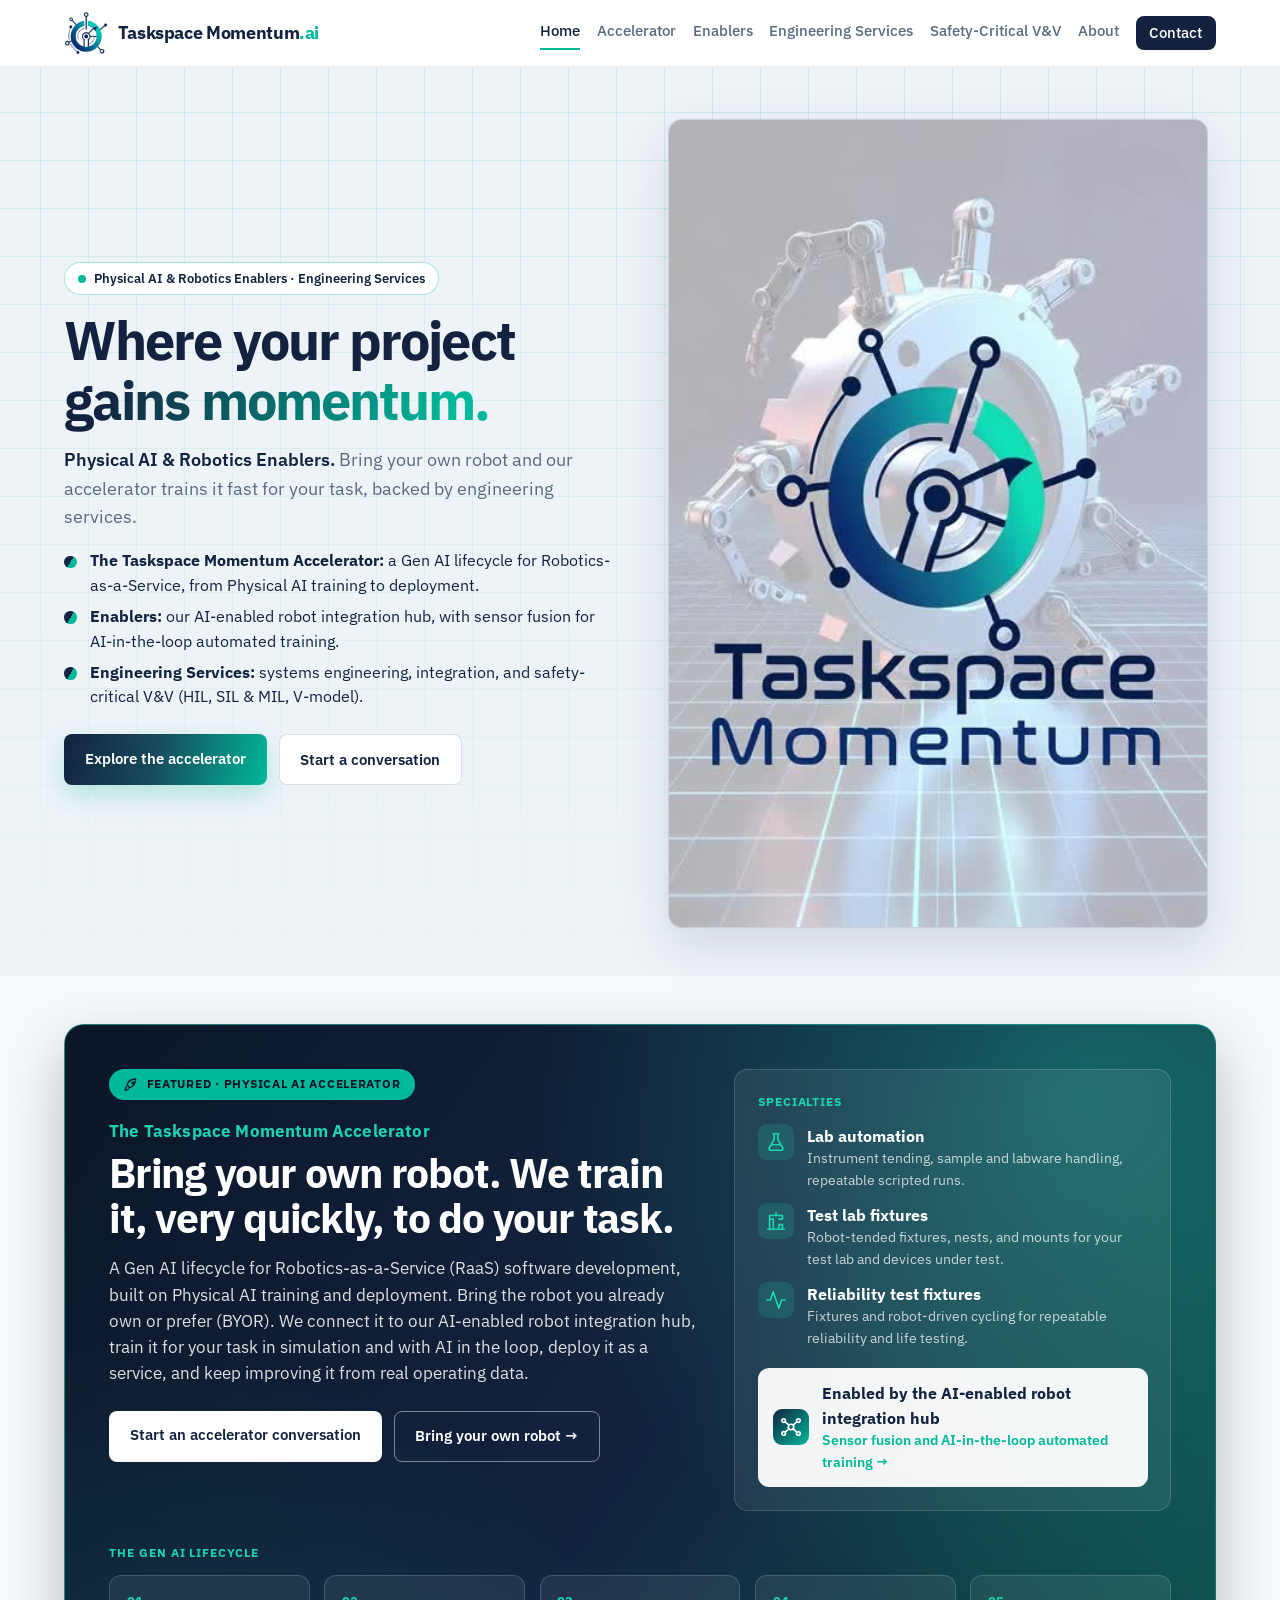
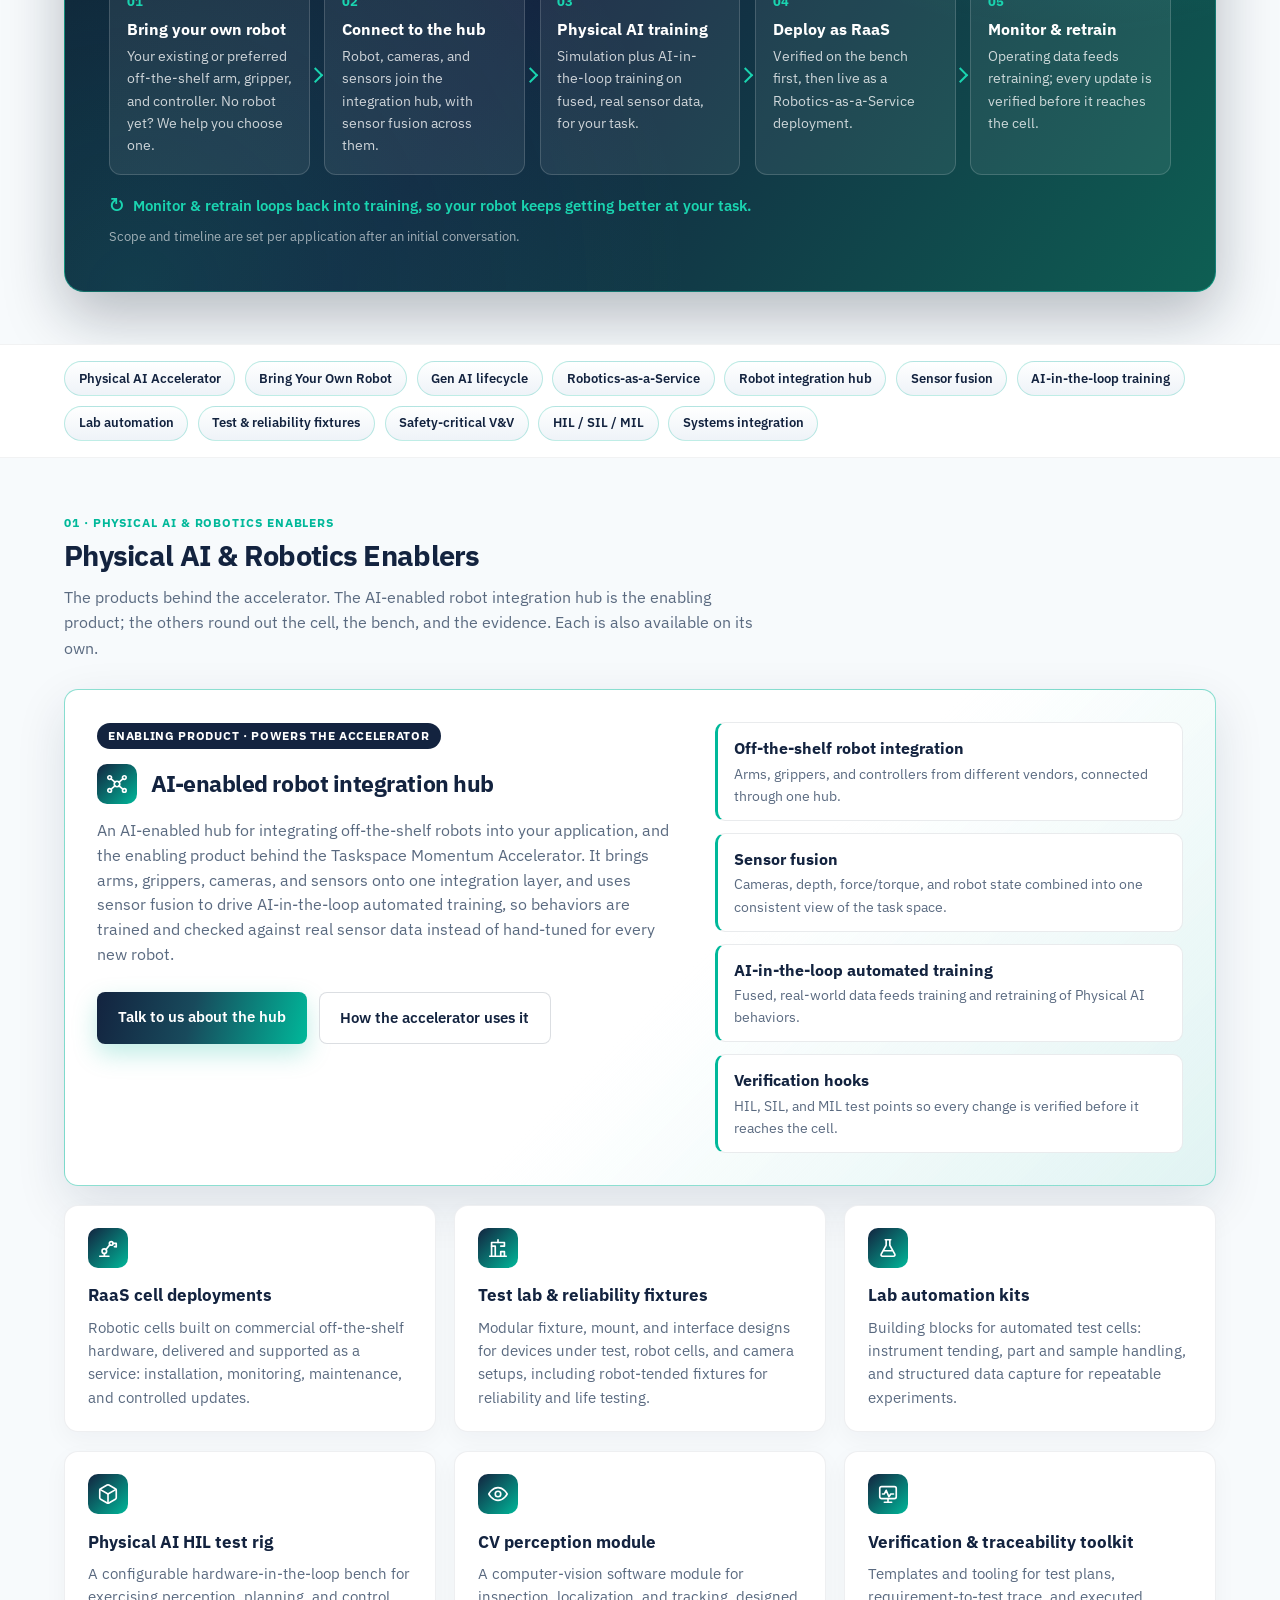
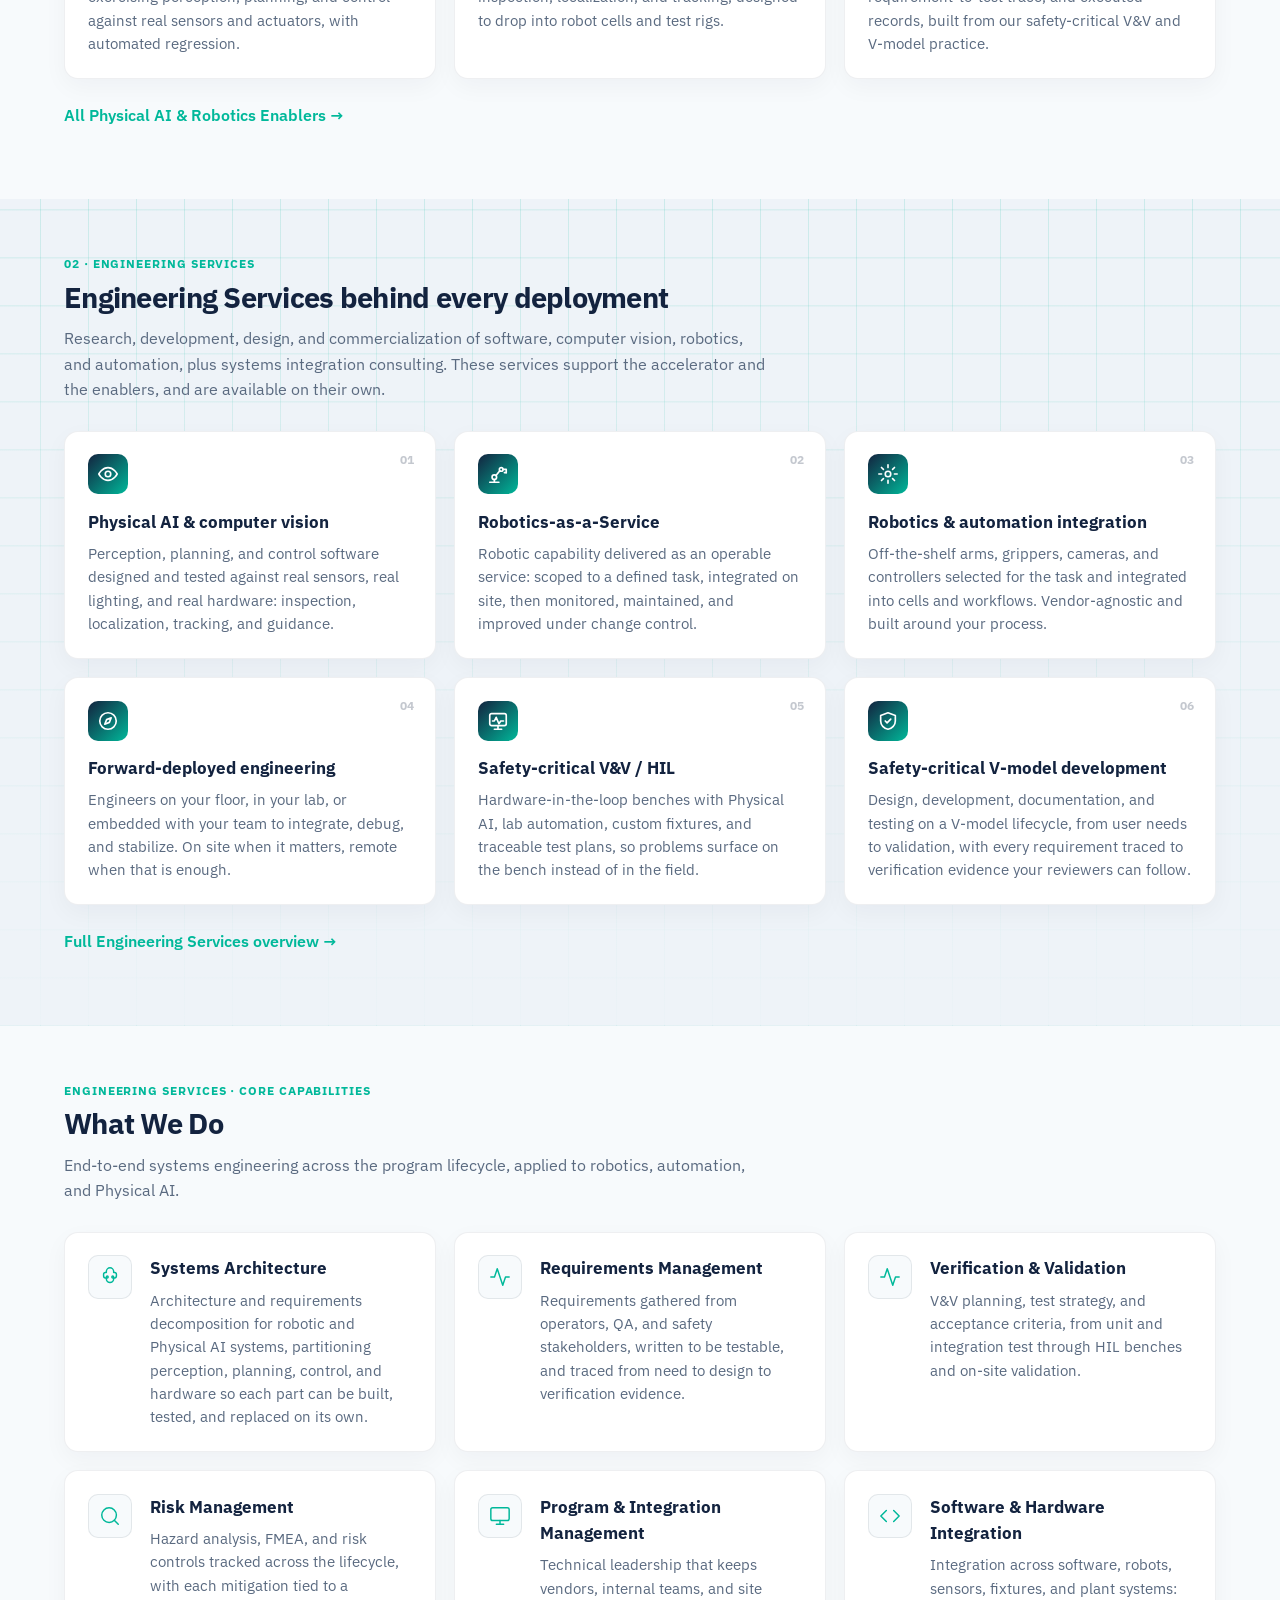
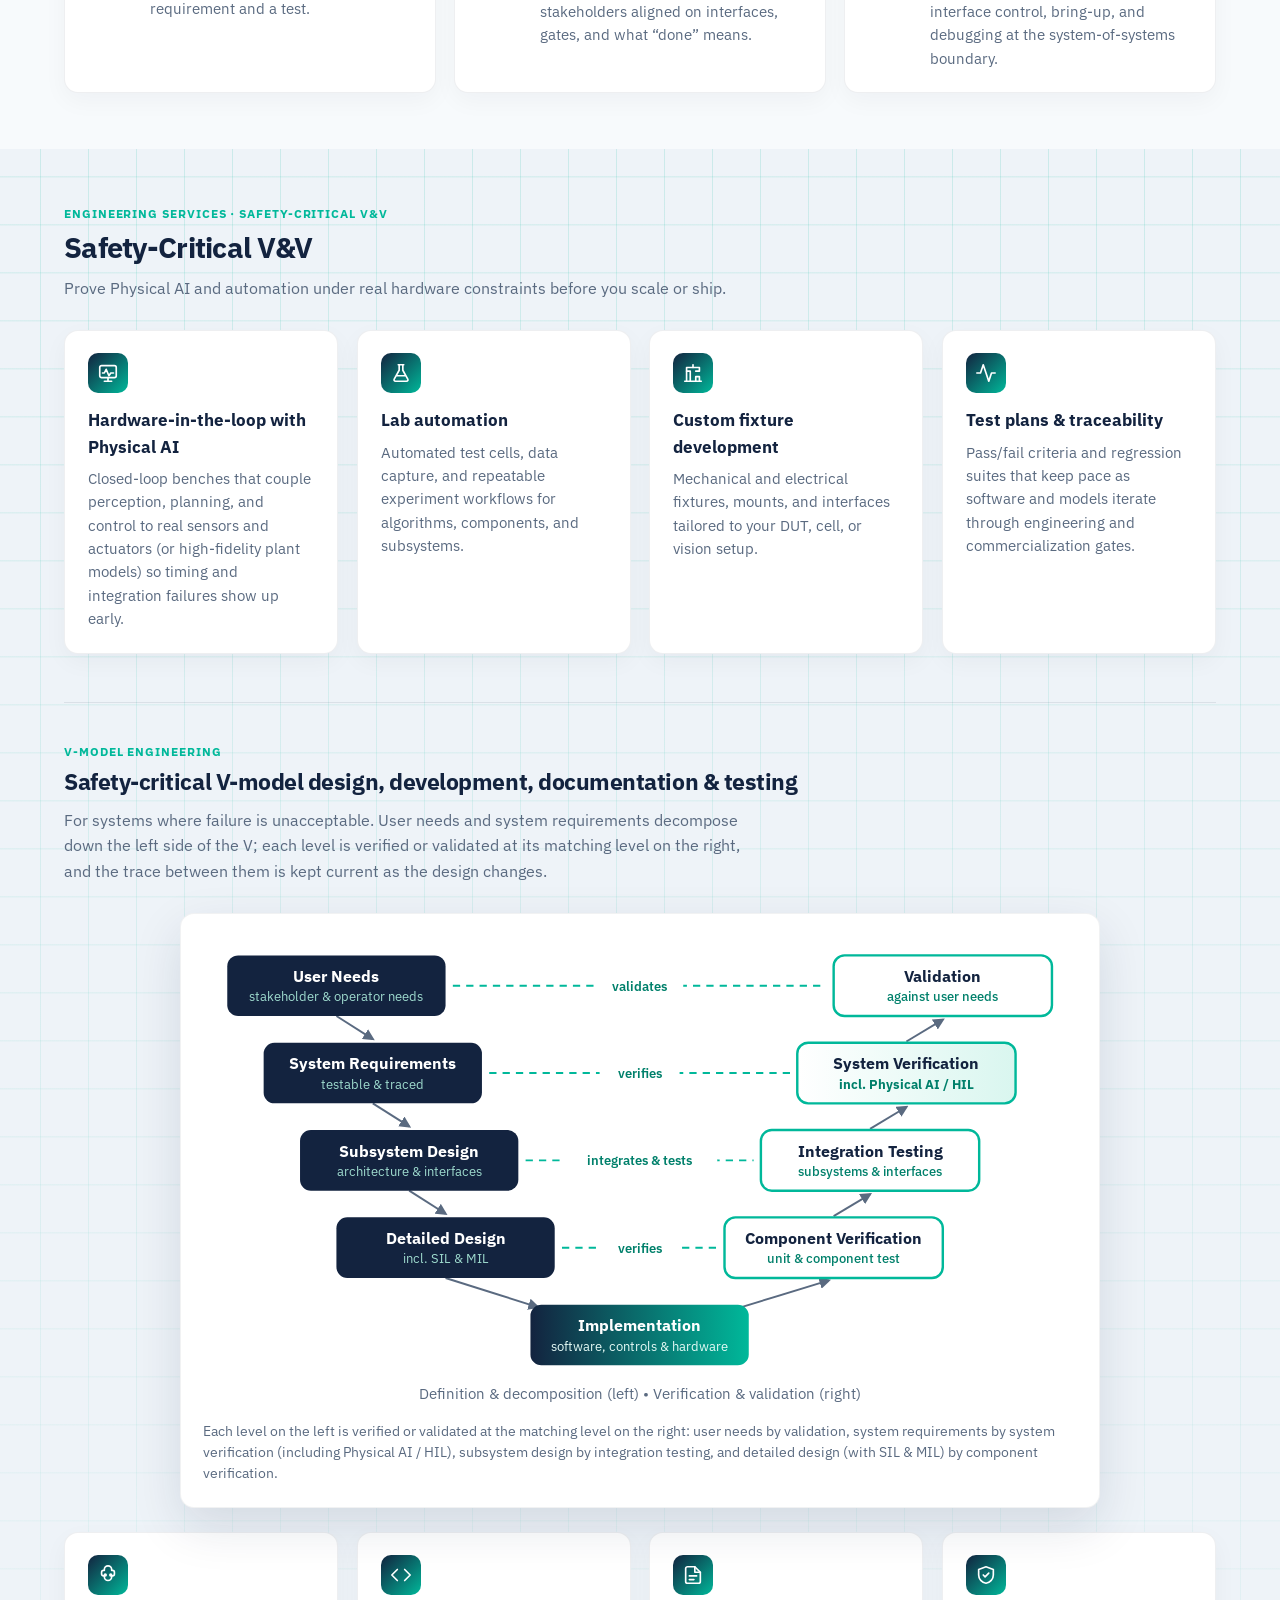
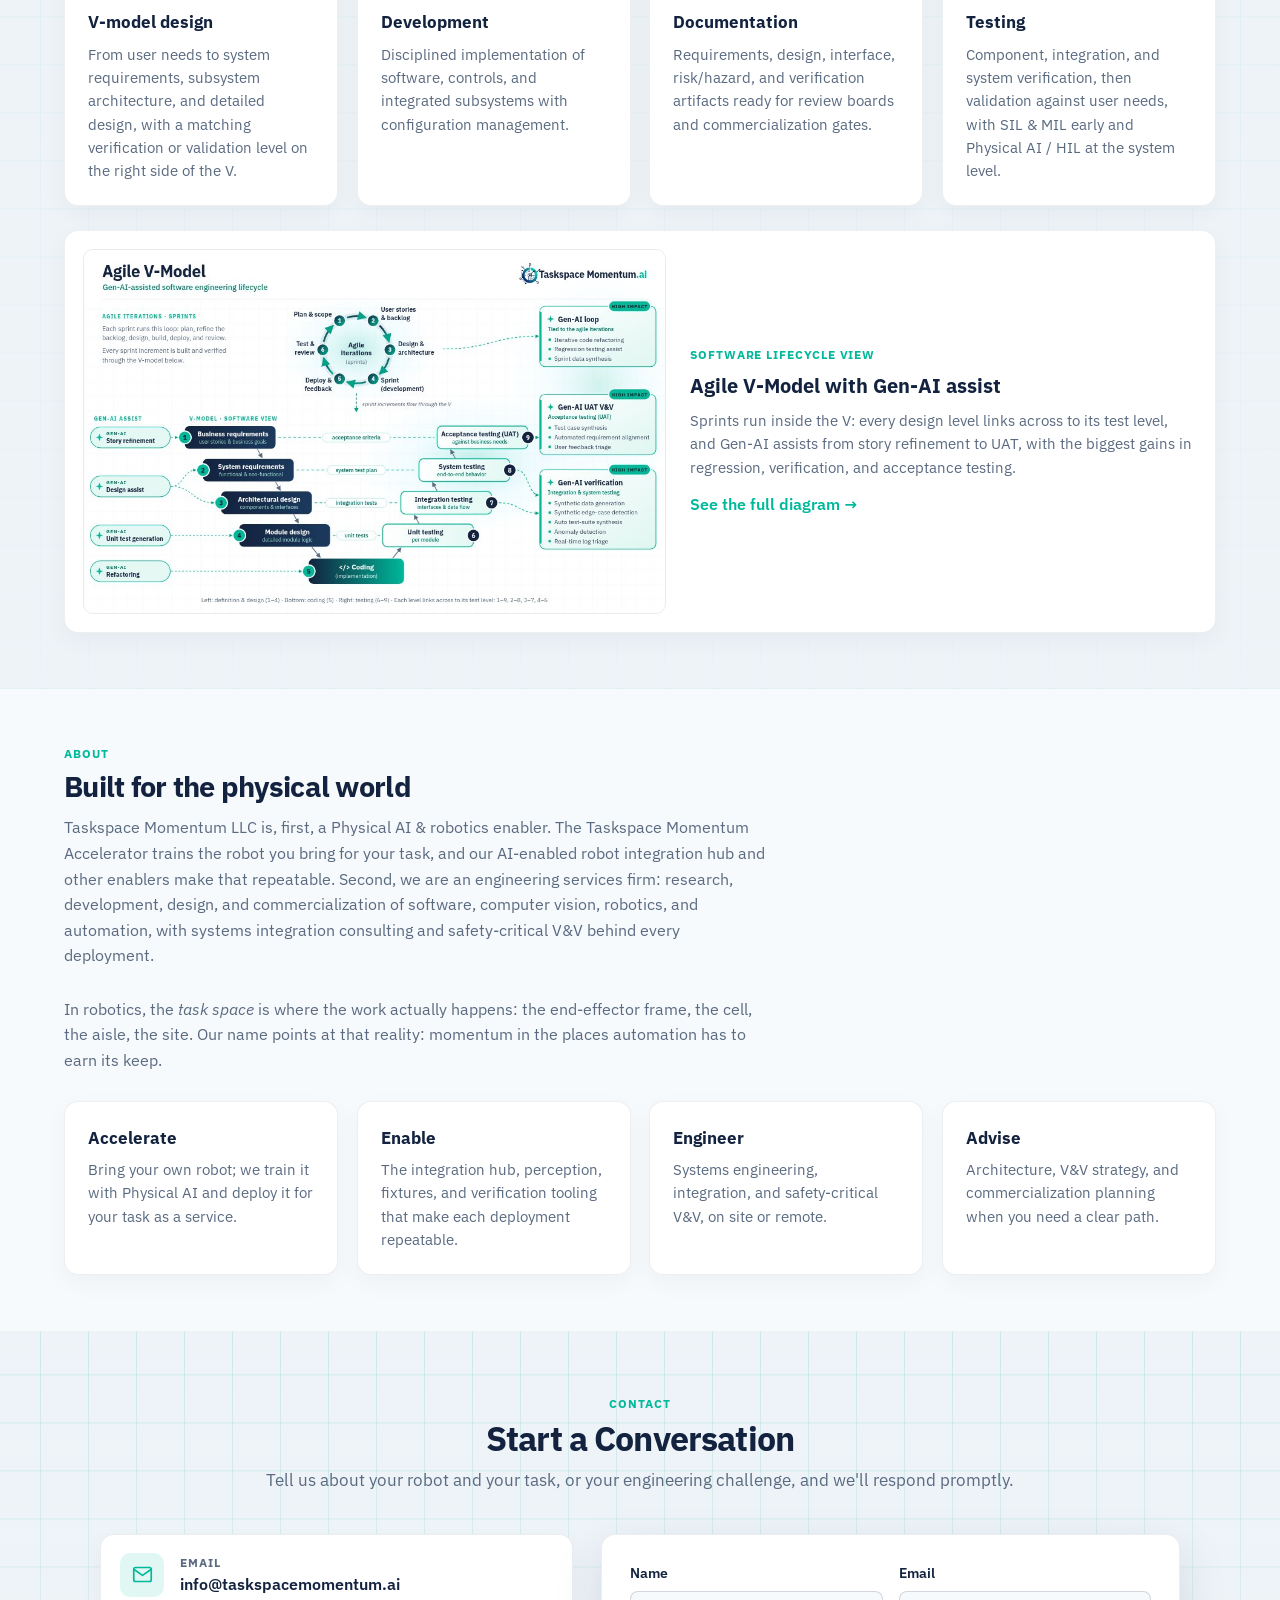
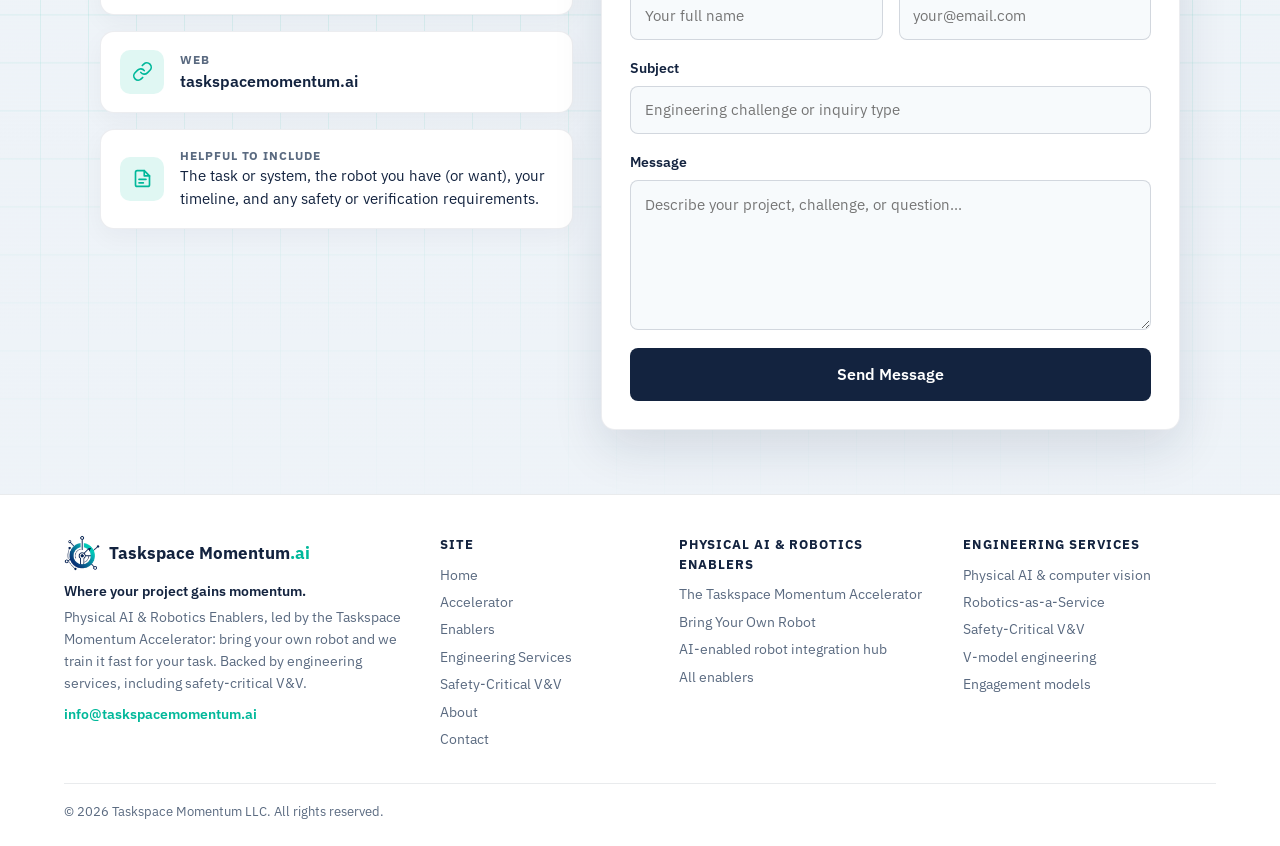
==== commit 69e02caf: "Round 5: branded Agile V-Model (Gen-AI-assisted software lifecycle) in Safety-Critical V&V - New bra" ====
--- a/index.html
+++ b/index.html
@@ -193,6 +193,15 @@
       <div class="card"><div class="ico"><svg viewBox="0 0 24 24" aria-hidden="true"><path d="M12 3 4 6v6c0 4.5 3.4 8.2 8 9 4.6-.8 8-4.5 8-9V6l-8-3z"/><path d="m9 12 2 2 4-4"/></svg></div><h3>Testing</h3><p>Component, integration, and system verification, then validation against user needs, with SIL &amp; MIL early and Physical AI / HIL at the system level.</p></div>
     </div>
       </div>
+      <a class="card agile-teaser" href="services.html#agile-v-model">
+        <img src="assets/agile-v-model-960.jpg" width="960" height="600" loading="lazy" alt="Agile V-Model with Gen-AI assist: sprint loop feeding a software V-model with Gen-AI callouts" />
+        <div>
+          <span class="section-tag">Software lifecycle view</span>
+          <h3>Agile V-Model with Gen-AI assist</h3>
+          <p>Sprints run inside the V: every design level links across to its test level, and Gen-AI assists from story refinement to UAT, with the biggest gains in regression, verification, and acceptance testing.</p>
+          <span class="text-link">See the full diagram &rarr;</span>
+        </div>
+      </a>
     </div>
   </section>
 
--- a/assets/site.css
+++ b/assets/site.css
@@ -458,3 +458,19 @@
 .support-card, .enabler-tile { text-decoration: none; display: block; }
 .support-card .text-link { display: inline-block; margin-top: 0.8rem; }
 .supports { padding-top: 2.75rem; padding-bottom: 2.75rem; }
+
+/* Agile V-Model (round 5) */
+.agile-block { margin-top: 2.75rem; padding-top: 2.25rem; border-top: 1px solid var(--line); }
+.agile-block .lead { max-width: 52rem; }
+.agile-wrap { max-width: 1180px; margin: 0 auto; }
+.agile-card { padding: 1rem; }
+.agile-scroll { overflow-x: auto; -webkit-overflow-scrolling: touch; }
+.agile-scroll svg { width: 100%; height: auto; display: block; }
+.agile-hint { display: none; margin: 0 0 0.6rem; font-size: 0.82rem; color: var(--muted); }
+@media (max-width: 760px) { .agile-scroll svg { min-width: 760px; } .agile-hint { display: block; } }
+.agile-teaser { display: grid; grid-template-columns: 1.15fr 1fr; gap: 1.5rem; align-items: center; margin-top: 1.5rem; text-decoration: none; padding: 1.1rem; }
+.agile-teaser img { width: 100%; height: auto; border-radius: 10px; border: 1px solid var(--line); }
+.agile-teaser h3 { font-size: 1.25rem; margin: 0 0 0.5rem; }
+.agile-teaser .text-link { display: inline-block; margin-top: 0.8rem; }
+.agile-teaser:hover { box-shadow: 0 14px 34px rgba(19,35,63,0.1); }
+@media (max-width: 800px) { .agile-teaser { grid-template-columns: 1fr; } }
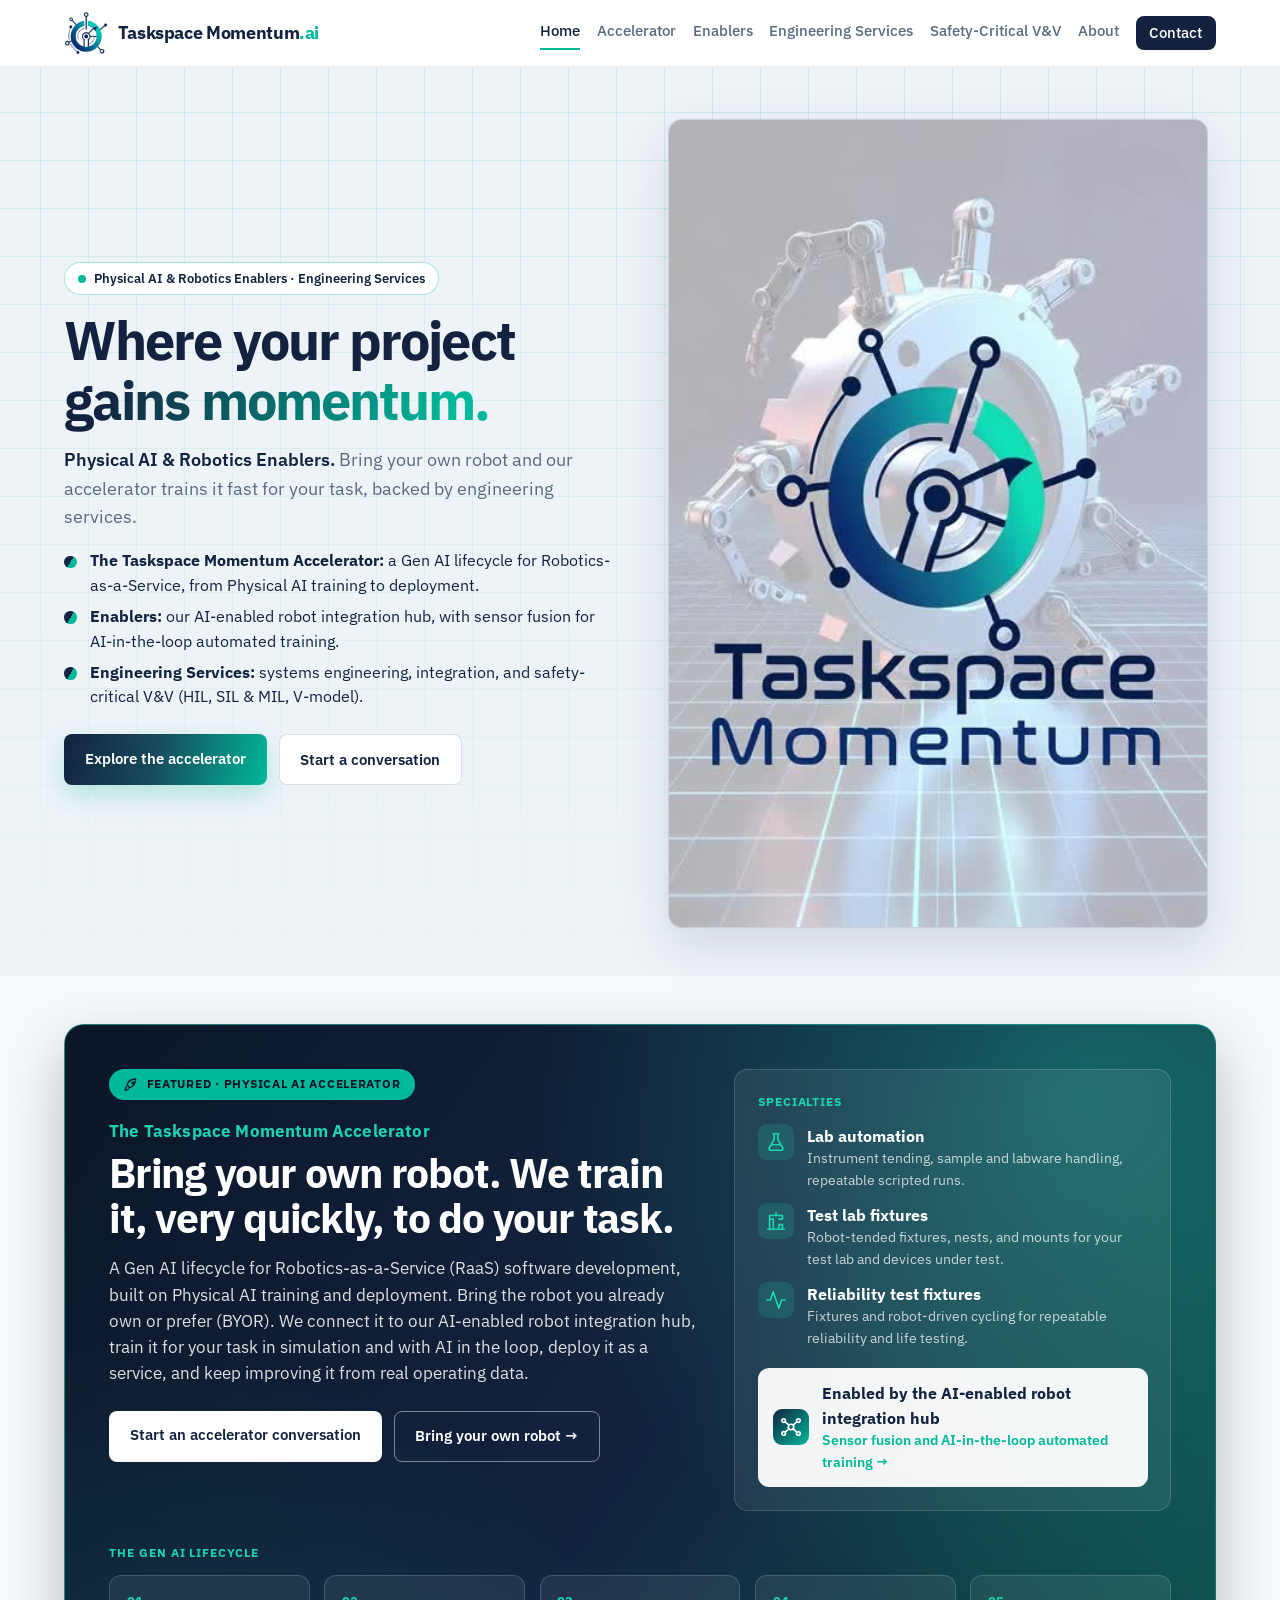
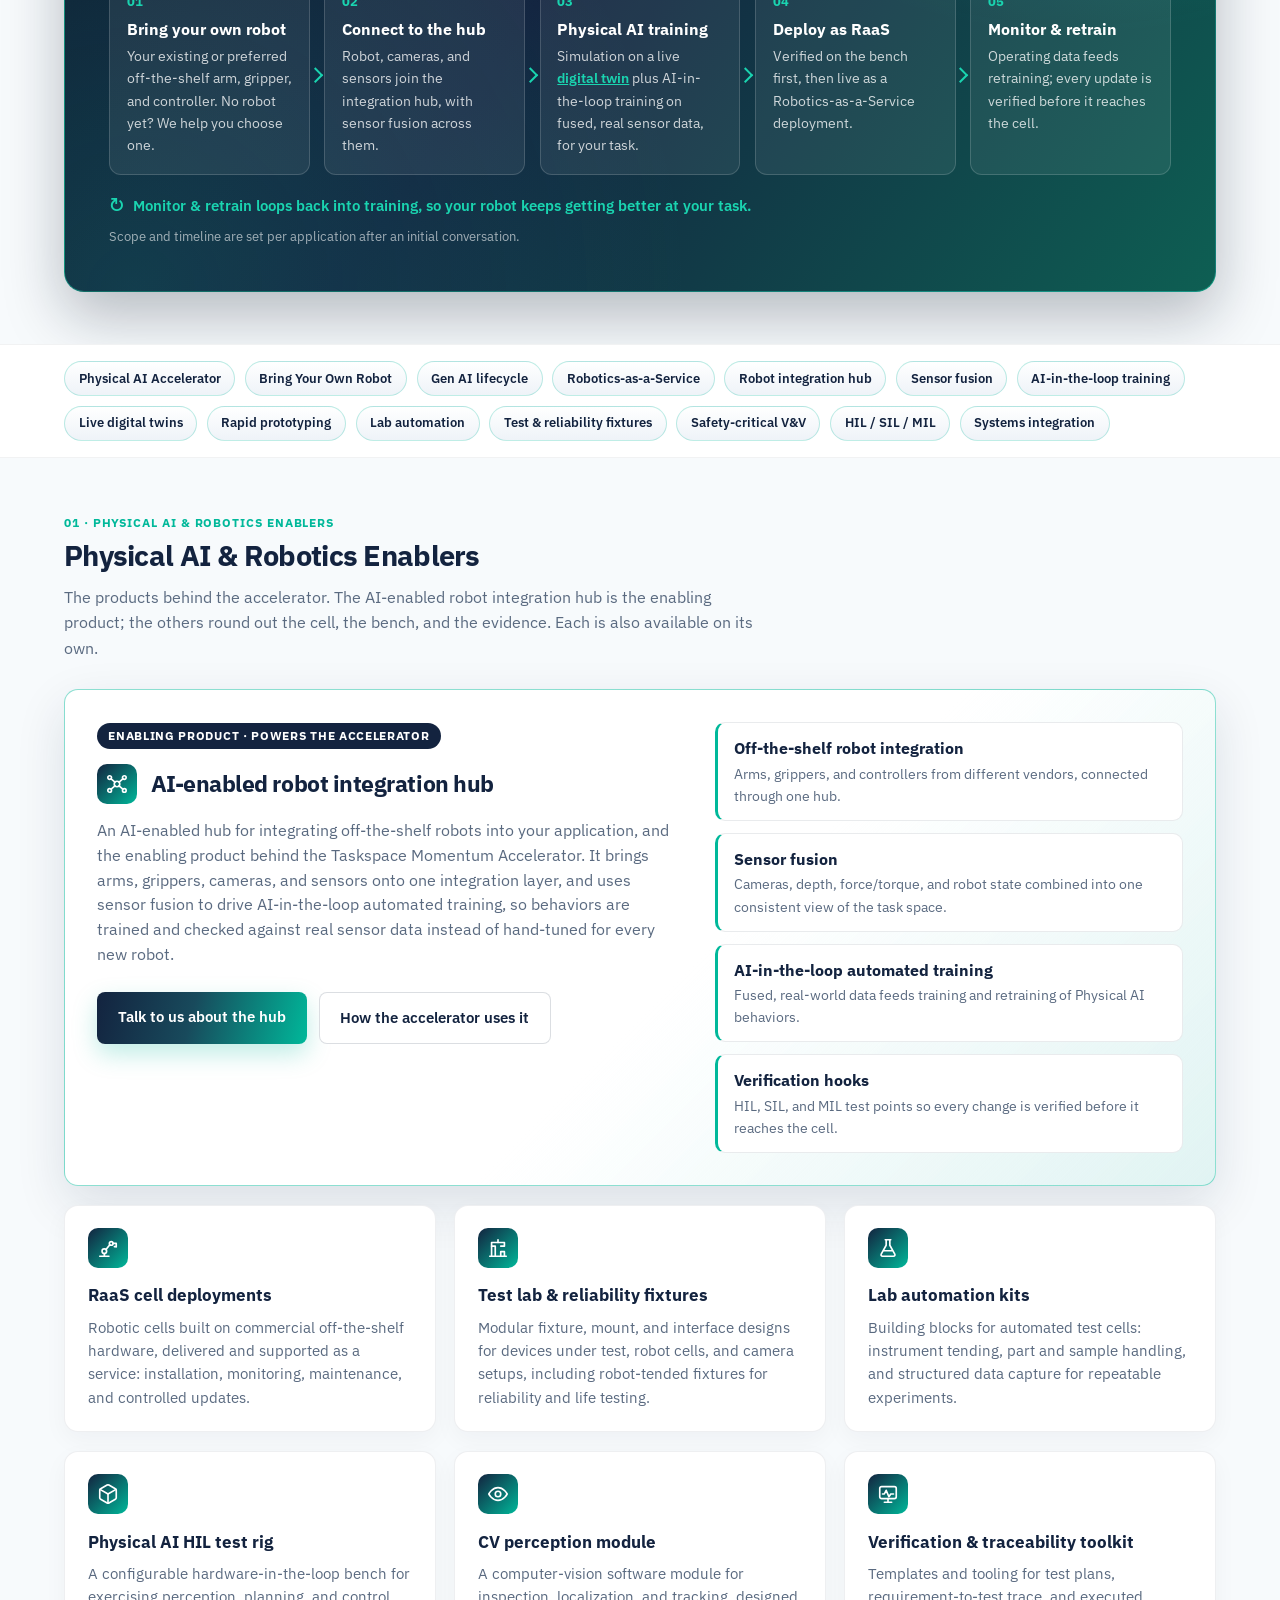
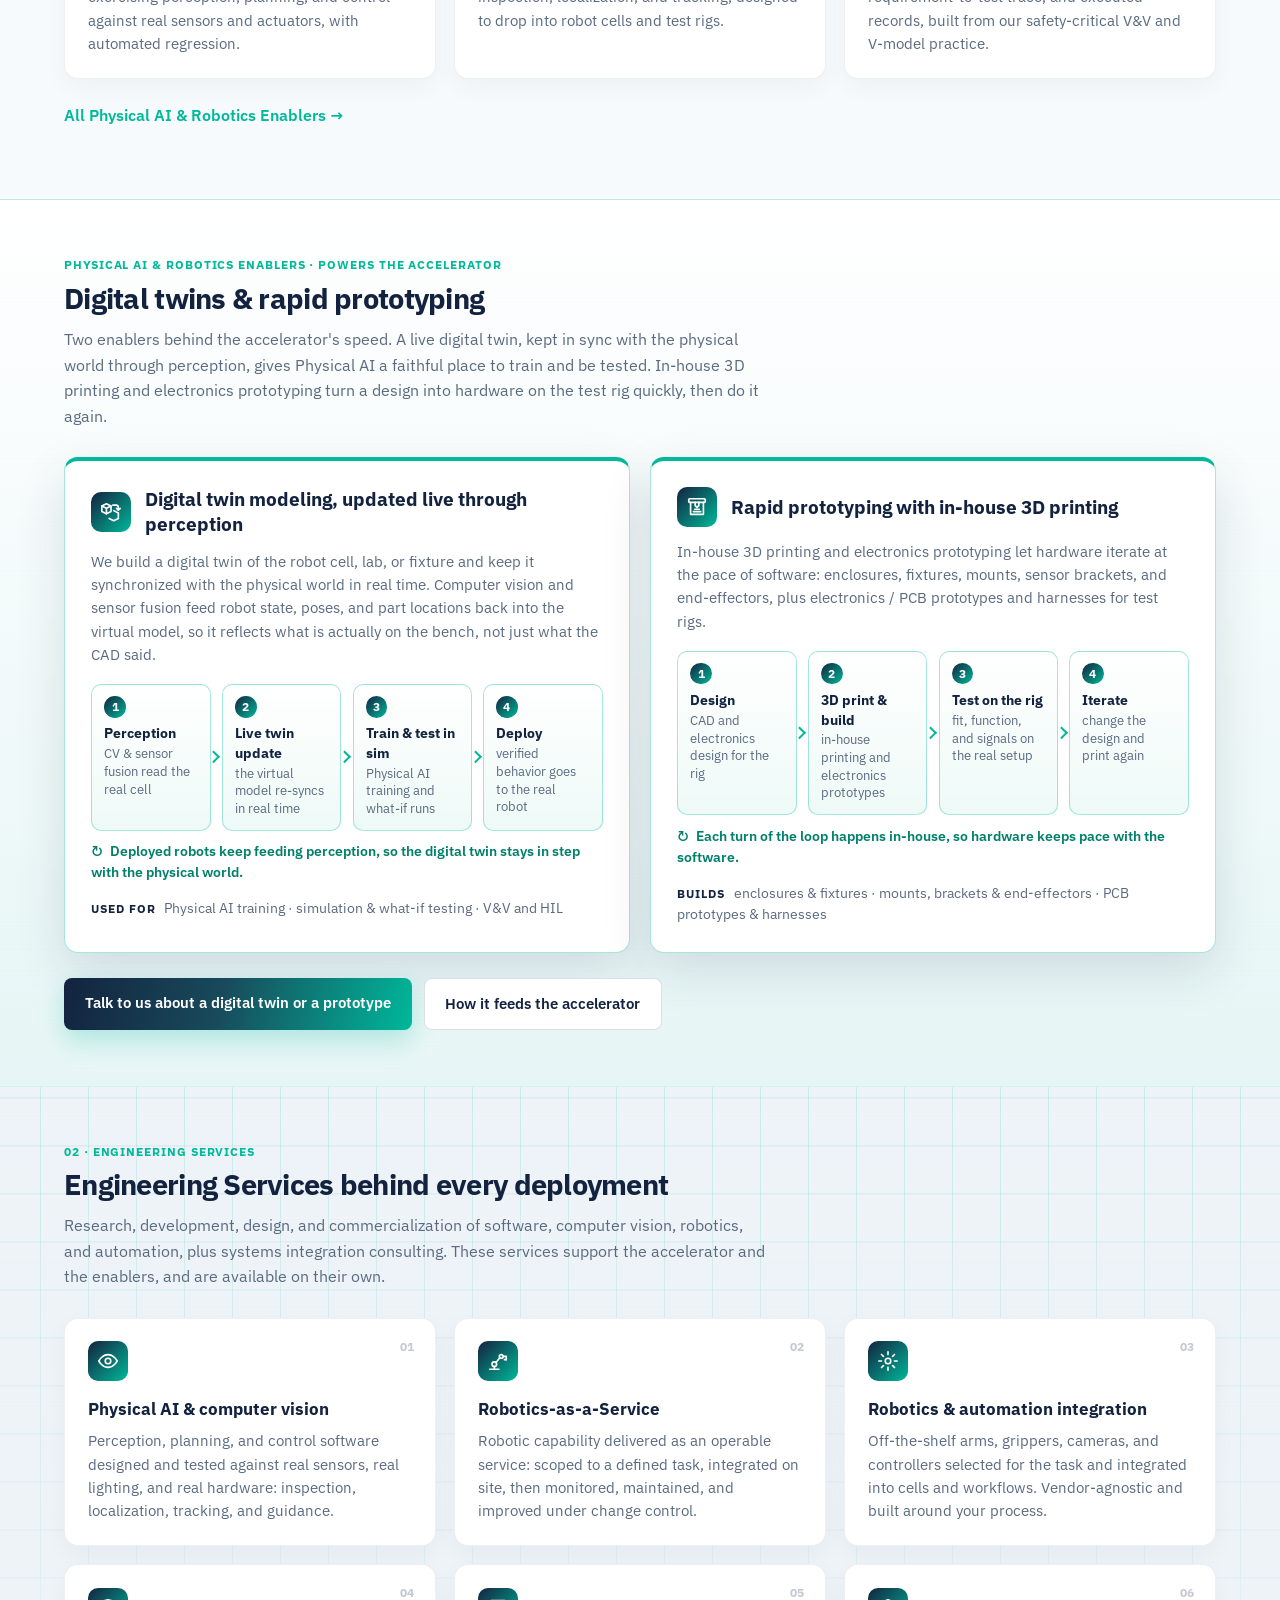
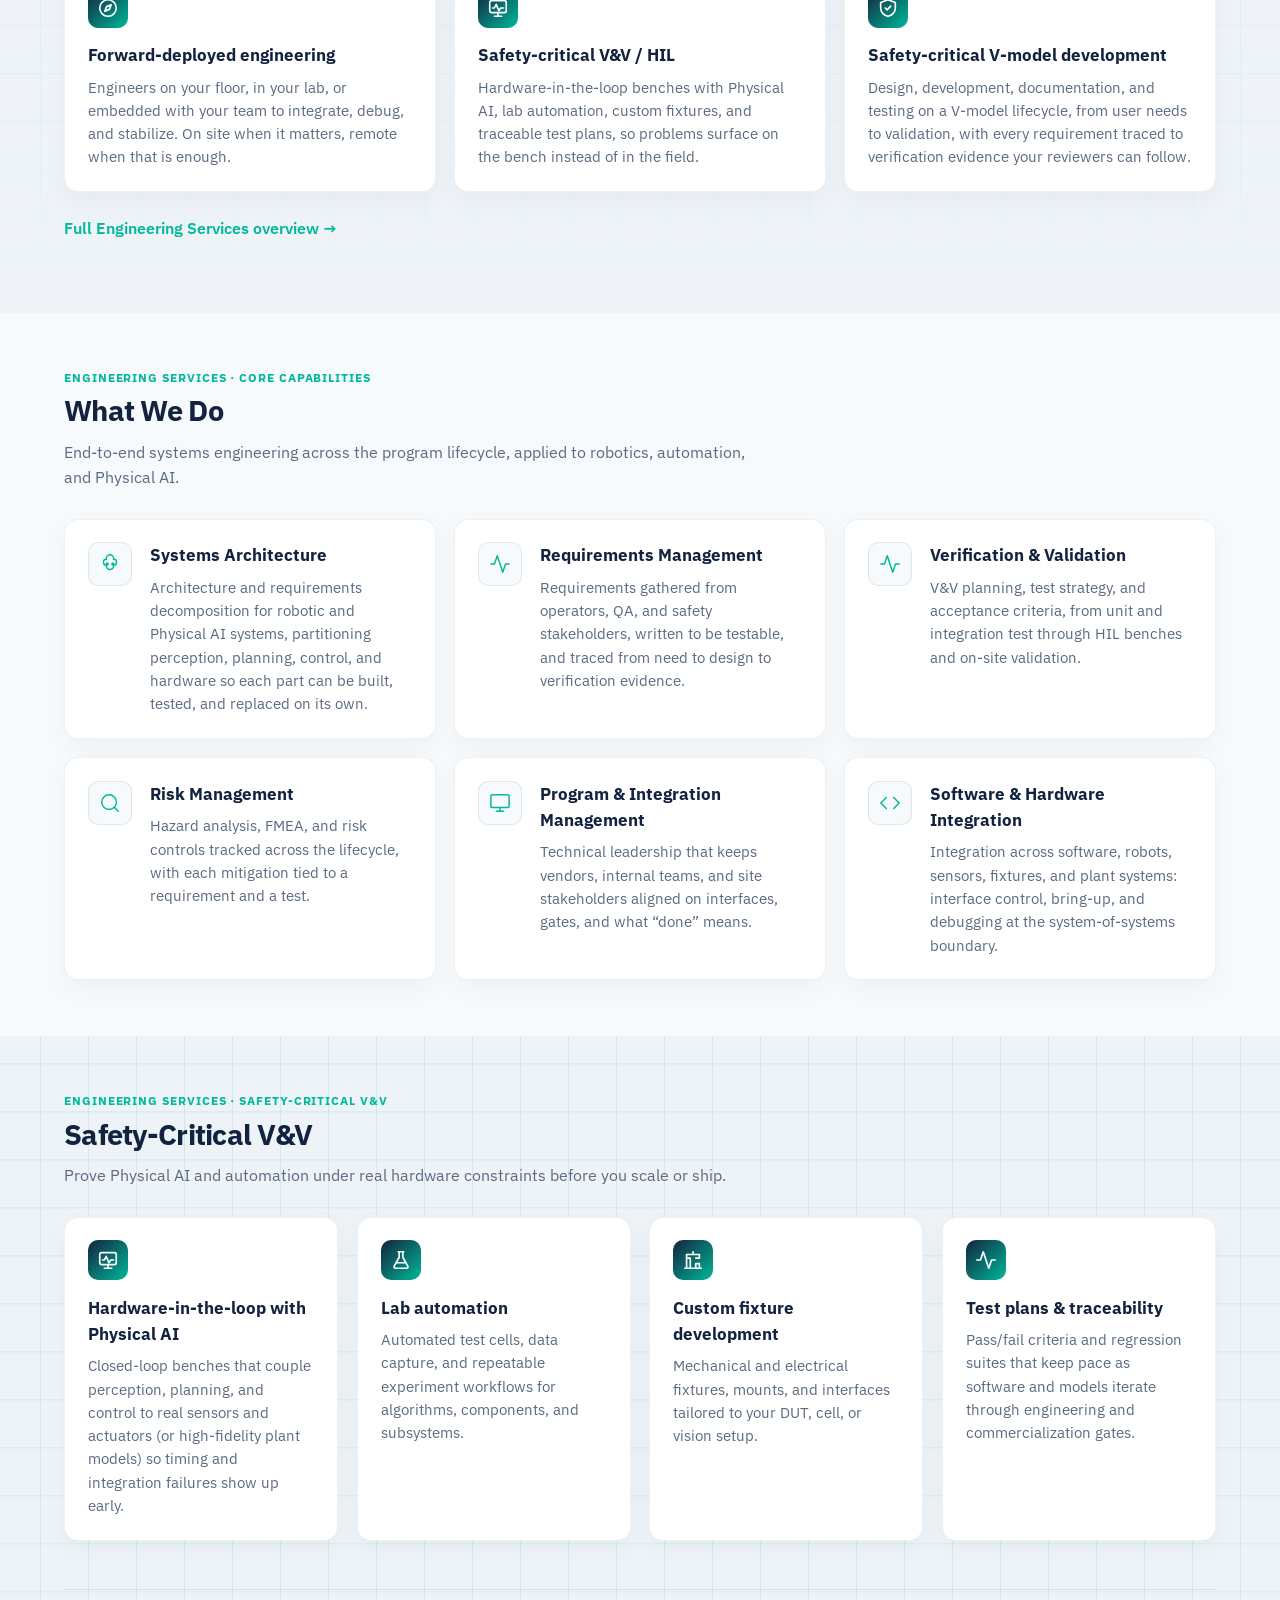
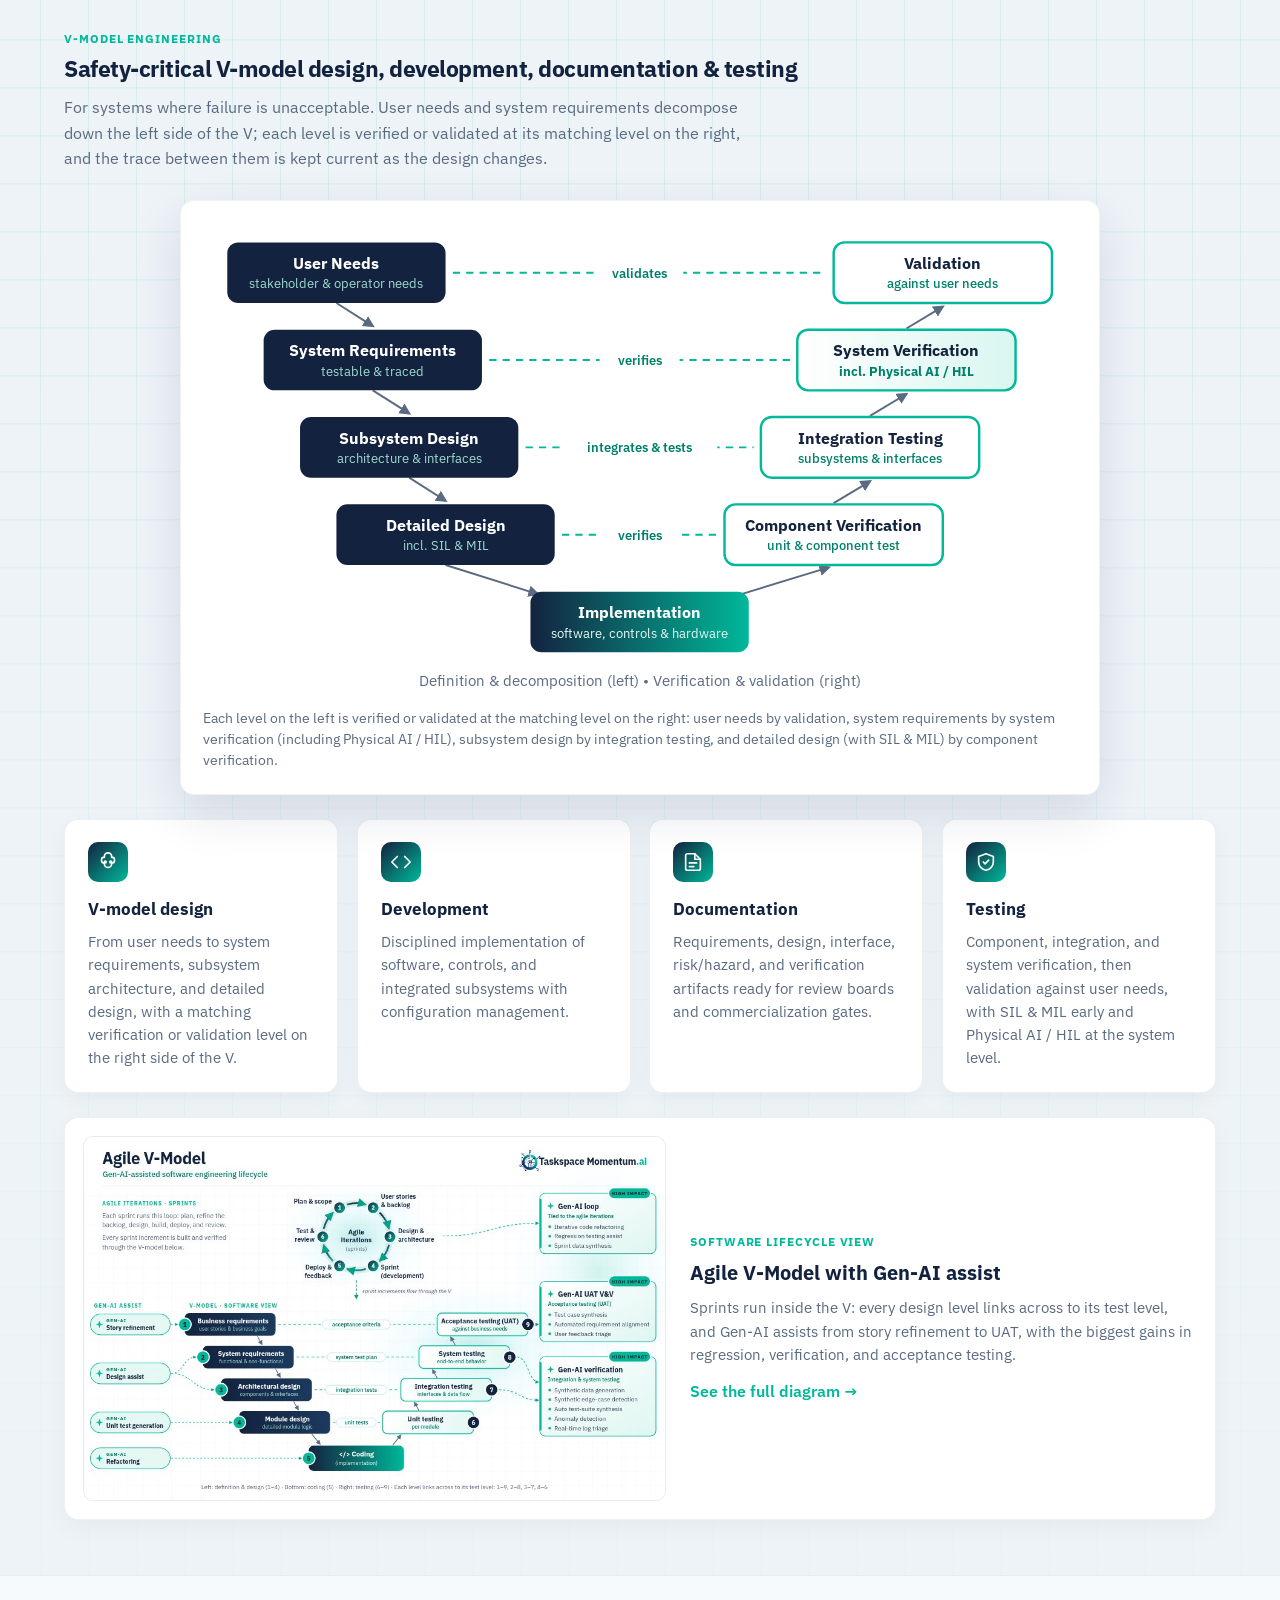
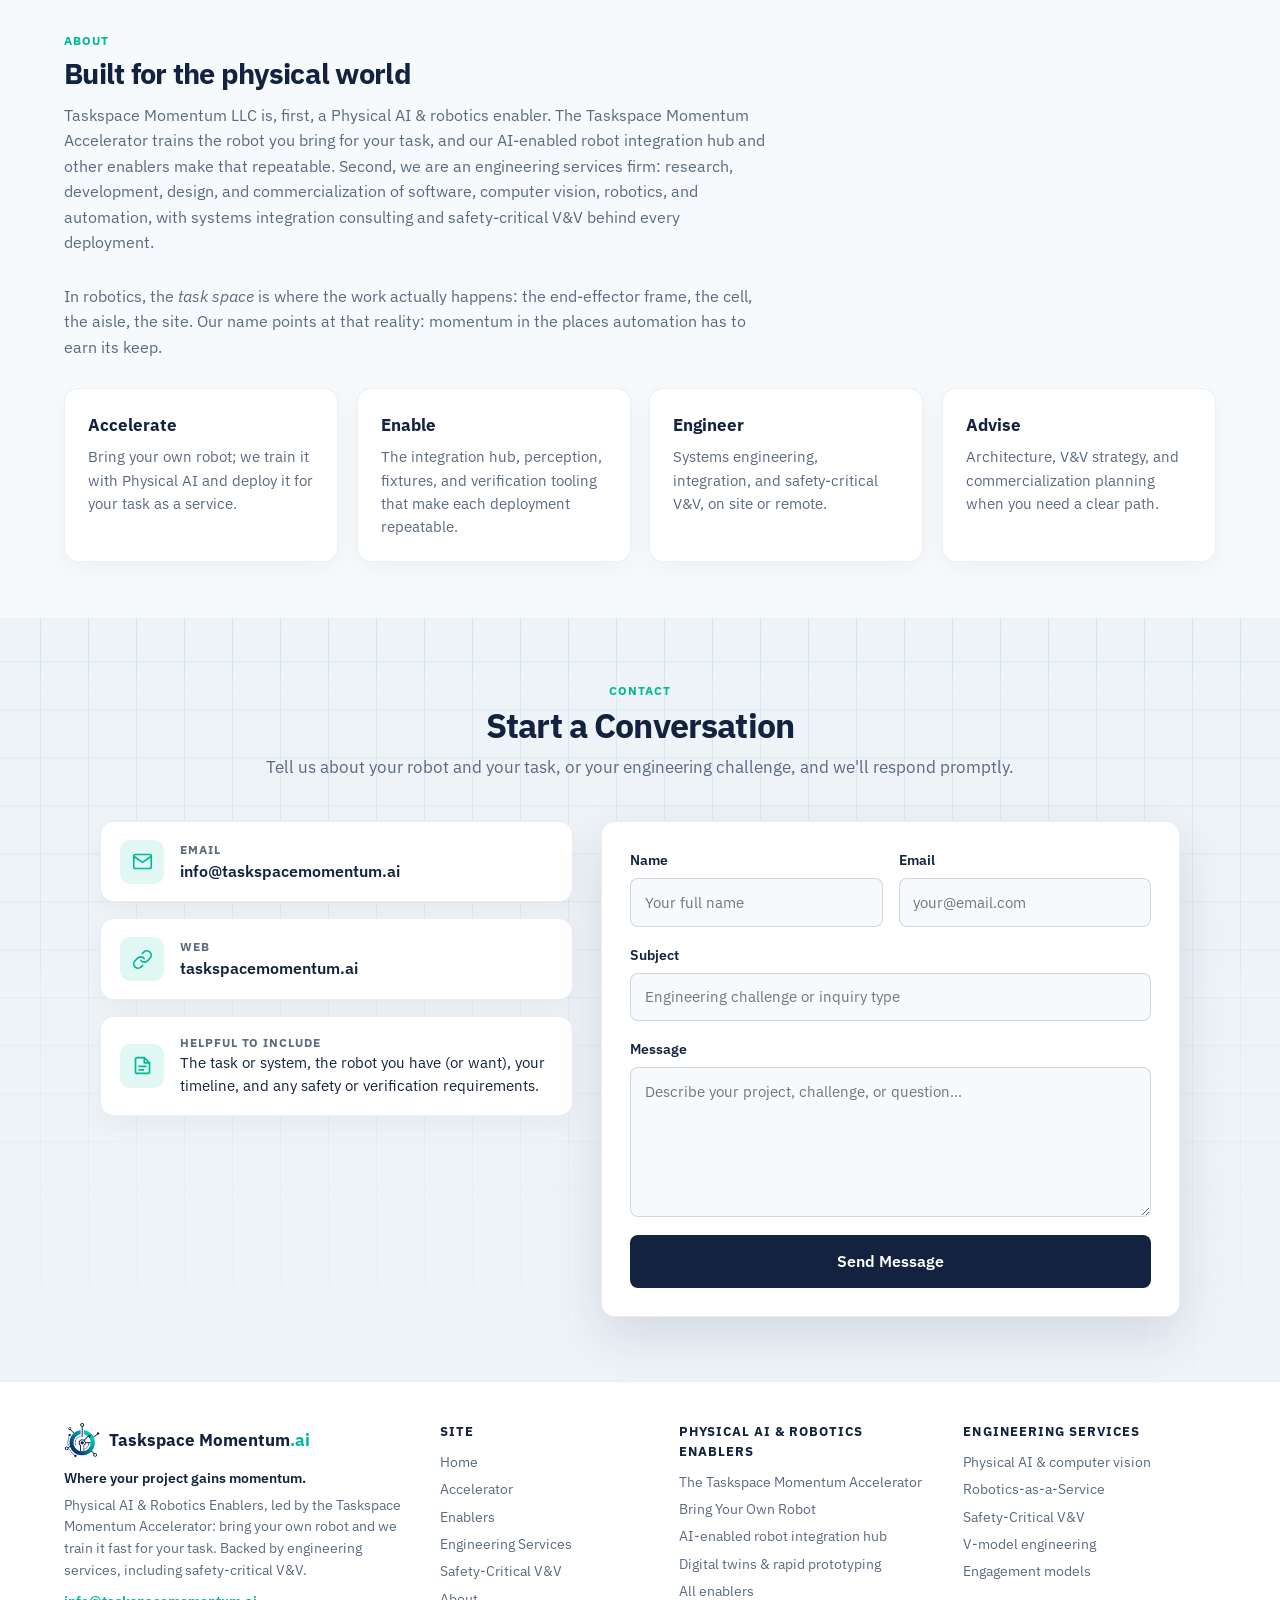
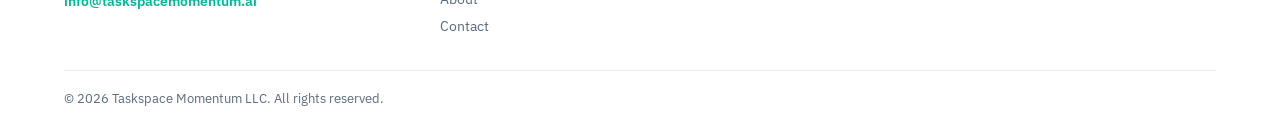
==== commit 44f48f7d: "Round 6: Digital twins & rapid prototyping enablers - Home: new 'Digital twins & rapid prototyping' " ====
--- a/index.html
+++ b/index.html
@@ -85,7 +85,7 @@
       <ol class="af-steps">
         <li><strong>Bring your own robot</strong>Your existing or preferred off-the-shelf arm, gripper, and controller. No robot yet? We help you choose one.</li>
         <li><strong>Connect to the hub</strong>Robot, cameras, and sensors join the integration hub, with sensor fusion across them.</li>
-        <li><strong>Physical AI training</strong>Simulation plus AI-in-the-loop training on fused, real sensor data, for your task.</li>
+        <li><strong>Physical AI training</strong>Simulation on a live <a class="af-link" href="#digital-twin">digital twin</a> plus AI-in-the-loop training on fused, real sensor data, for your task.</li>
         <li><strong>Deploy as RaaS</strong>Verified on the bench first, then live as a Robotics-as-a-Service deployment.</li>
         <li><strong>Monitor &amp; retrain</strong>Operating data feeds retraining; every update is verified before it reaches the cell.</li>
       </ol>
@@ -95,7 +95,7 @@
   </section>
 
   <div class="strip">
-    <span>Physical AI Accelerator</span><span>Bring Your Own Robot</span><span>Gen AI lifecycle</span><span>Robotics-as-a-Service</span><span>Robot integration hub</span><span>Sensor fusion</span><span>AI-in-the-loop training</span><span>Lab automation</span><span>Test &amp; reliability fixtures</span><span>Safety-critical V&amp;V</span><span>HIL / SIL / MIL</span><span>Systems integration</span>
+    <span>Physical AI Accelerator</span><span>Bring Your Own Robot</span><span>Gen AI lifecycle</span><span>Robotics-as-a-Service</span><span>Robot integration hub</span><span>Sensor fusion</span><span>AI-in-the-loop training</span><span>Live digital twins</span><span>Rapid prototyping</span><span>Lab automation</span><span>Test &amp; reliability fixtures</span><span>Safety-critical V&amp;V</span><span>HIL / SIL / MIL</span><span>Systems integration</span>
   </div>
 
   <section id="enablers">
@@ -128,6 +128,33 @@
       <a class="card tile enabler-tile" href="products.html#product-lines"><div class="ico"><svg viewBox="0 0 24 24" aria-hidden="true"><rect x="3" y="4" width="18" height="13" rx="2"/><path d="M6 12h2l2-4 3 7 2-3h3"/><path d="M8 21h8M12 17v4"/></svg></div><h3>Verification &amp; traceability toolkit</h3><p>Templates and tooling for test plans, requirement-to-test trace, and executed records, built from our safety-critical V&amp;V and V-model practice.</p></a>
     </div>
     <p class="section-foot"><a class="text-link" href="products.html">All Physical AI &amp; Robotics Enablers &rarr;</a></p>
+  </section>
+
+  <section id="digital-twin" class="dt-band">
+    <span class="section-tag">Physical AI &amp; Robotics Enablers &middot; powers the accelerator</span>
+    <h2>Digital twins &amp; rapid prototyping</h2>
+    <p class="lead">Two enablers behind the accelerator's speed. A live digital twin, kept in sync with the physical world through perception, gives Physical AI a faithful place to train and be tested. In-house 3D printing and electronics prototyping turn a design into hardware on the test rig quickly, then do it again.</p>
+    <div class="dt-grid">
+      <article class="card dt-card" id="digital-twin-modeling">
+        <div class="dt-head"><div class="ico"><svg viewBox="0 0 24 24" aria-hidden="true"><path d="M7 3 2 5.5v6L7 14l5-2.5v-6L7 3z"/><path d="M2 5.5 7 8l5-2.5M7 8v6"/><path d="M15 10.5 20 13v6l-5 2.5-5-2.5"/><path d="M14 4.5h3.5A2.5 2.5 0 0 1 20 7v2.5"/><path d="m18 8 2 2 2-2"/></svg></div><h3>Digital twin modeling, updated live through perception</h3></div>
+        <p>We build a digital twin of the robot cell, lab, or fixture and keep it synchronized with the physical world in real time. Computer vision and sensor fusion feed robot state, poses, and part locations back into the virtual model, so it reflects what is actually on the bench, not just what the CAD said.</p>
+        <ol class="flow"><li><span class="flow-n">1</span><strong>Perception</strong><span>CV &amp; sensor fusion read the real cell</span></li><li><span class="flow-n">2</span><strong>Live twin update</strong><span>the virtual model re-syncs in real time</span></li><li><span class="flow-n">3</span><strong>Train &amp; test in sim</strong><span>Physical AI training and what-if runs</span></li><li><span class="flow-n">4</span><strong>Deploy</strong><span>verified behavior goes to the real robot</span></li></ol><p class="flow-loop"><span aria-hidden="true">&#8635;</span> Deployed robots keep feeding perception, so the digital twin stays in step with the physical world.</p>
+        <p class="dt-used"><strong>Used for</strong> Physical AI training &middot; simulation &amp; what-if testing &middot; V&amp;V and HIL</p>
+        
+      </article>
+      <article class="card dt-card" id="rapid-prototyping">
+        <div class="dt-head"><div class="ico"><svg viewBox="0 0 24 24" aria-hidden="true"><rect x="3" y="3" width="18" height="4" rx="1"/><path d="M5 7v13h14V7"/><path d="M10 7v3.5l2 2 2-2V7"/><path d="M8 17h8"/><path d="M9.5 14.5h5"/></svg></div><h3>Rapid prototyping with in-house 3D printing</h3></div>
+        <p>In-house 3D printing and electronics prototyping let hardware iterate at the pace of software: enclosures, fixtures, mounts, sensor brackets, and end-effectors, plus electronics / PCB prototypes and harnesses for test rigs.</p>
+        <ol class="flow"><li><span class="flow-n">1</span><strong>Design</strong><span>CAD and electronics design for the rig</span></li><li><span class="flow-n">2</span><strong>3D print &amp; build</strong><span>in-house printing and electronics prototypes</span></li><li><span class="flow-n">3</span><strong>Test on the rig</strong><span>fit, function, and signals on the real setup</span></li><li><span class="flow-n">4</span><strong>Iterate</strong><span>change the design and print again</span></li></ol><p class="flow-loop"><span aria-hidden="true">&#8635;</span> Each turn of the loop happens in-house, so hardware keeps pace with the software.</p>
+        <p class="dt-used"><strong>Builds</strong> enclosures &amp; fixtures &middot; mounts, brackets &amp; end-effectors &middot; PCB prototypes &amp; harnesses</p>
+        
+      </article>
+    </div>
+    
+    <div class="cta-row">
+      <a class="cta cta-primary" href="#contact">Talk to us about a digital twin or a prototype</a>
+      <a class="cta cta-secondary" href="#accelerator">How it feeds the accelerator</a>
+    </div>
   </section>
 
   <section id="services" class="grid-bg">
@@ -274,6 +301,7 @@
           <li><a href="products.html#accelerator">The Taskspace Momentum Accelerator</a></li>
           <li><a href="products.html#byor">Bring Your Own Robot</a></li>
           <li><a href="products.html#integration-hub">AI-enabled robot integration hub</a></li>
+          <li><a href="products.html#digital-twin">Digital twins &amp; rapid prototyping</a></li>
           <li><a href="products.html#product-lines">All enablers</a></li>
         </ul>
       </div>
--- a/assets/site.css
+++ b/assets/site.css
@@ -474,3 +474,28 @@
 .agile-teaser .text-link { display: inline-block; margin-top: 0.8rem; }
 .agile-teaser:hover { box-shadow: 0 14px 34px rgba(19,35,63,0.1); }
 @media (max-width: 800px) { .agile-teaser { grid-template-columns: 1fr; } }
+
+/* Digital twins & rapid prototyping (round 6) */
+.dt-band { background: linear-gradient(180deg, #ffffff 0%, rgba(0,184,154,0.07) 100%); border-block: 1px solid rgba(0,184,154,0.18); }
+.dt-grid { display: grid; grid-template-columns: 1fr 1fr; gap: 1.25rem; }
+@media (max-width: 900px) { .dt-grid { grid-template-columns: 1fr; } }
+.dt-card { padding: 1.6rem 1.65rem; border: 1px solid rgba(0,184,154,0.35); border-top: 4px solid var(--teal); box-shadow: var(--shadow); }
+.dt-head { display: flex; align-items: center; gap: 0.85rem; margin-bottom: 0.8rem; }
+.dt-head .ico { margin: 0; flex-shrink: 0; }
+.dt-card h3 { margin: 0; font-size: 1.2rem; line-height: 1.3; }
+.flow { list-style: none; padding: 0 !important; margin: 1.1rem 0 0 !important; display: grid; grid-template-columns: repeat(4, 1fr); gap: 0.7rem; }
+.flow li { position: relative; margin: 0 !important; padding: 0.7rem 0.75rem 0.75rem; border-radius: 10px; background: linear-gradient(180deg, #fff, #eefaf7); border: 1px solid rgba(0,184,154,0.35); font-size: 0.82rem; color: var(--muted); line-height: 1.35; }
+.flow li:not(:last-child)::after { content: ""; position: absolute; top: 50%; right: -0.55rem; width: 0.45rem; height: 0.45rem; border-top: 2px solid var(--teal); border-right: 2px solid var(--teal); transform: translateY(-50%) rotate(45deg); }
+.flow-n { display: inline-grid; place-items: center; width: 1.35rem; height: 1.35rem; border-radius: 50%; background: linear-gradient(135deg, var(--navy), var(--teal)); color: #fff; font-size: 0.72rem; font-weight: 700; margin-bottom: 0.35rem; }
+.flow strong { display: block; color: var(--navy); font-size: 0.9rem; margin-bottom: 0.15rem; }
+.flow span:not(.flow-n) { display: block; }
+.flow-loop { margin: 0.65rem 0 0 !important; color: #00806b !important; font-weight: 600; font-size: 0.86rem !important; }
+.flow-loop span { margin-right: 0.2rem; }
+.dt-used { margin-top: 0.9rem !important; font-size: 0.88rem !important; }
+.dt-used strong { color: var(--navy); margin-right: 0.35rem; text-transform: uppercase; font-size: 0.72rem; letter-spacing: 0.08em; }
+.dt-list { margin-top: 0.75rem !important; }
+.dt-together { max-width: 60rem; margin: 1.25rem 0 0; padding: 0.9rem 1.15rem; border-radius: 10px; background: #fff; border: 1px solid rgba(0,184,154,0.35); border-left: 4px solid var(--teal); color: var(--muted); }
+.dt-together strong { color: var(--navy); }
+.af-link { color: var(--teal-bright); font-weight: 600; }
+@media (max-width: 1100px) and (min-width: 901px) { .flow { grid-template-columns: repeat(2, 1fr); } .flow li:nth-child(2)::after { display: none; } }
+@media (max-width: 560px) { .flow { grid-template-columns: repeat(2, 1fr); } .flow li:nth-child(2)::after { display: none; } }
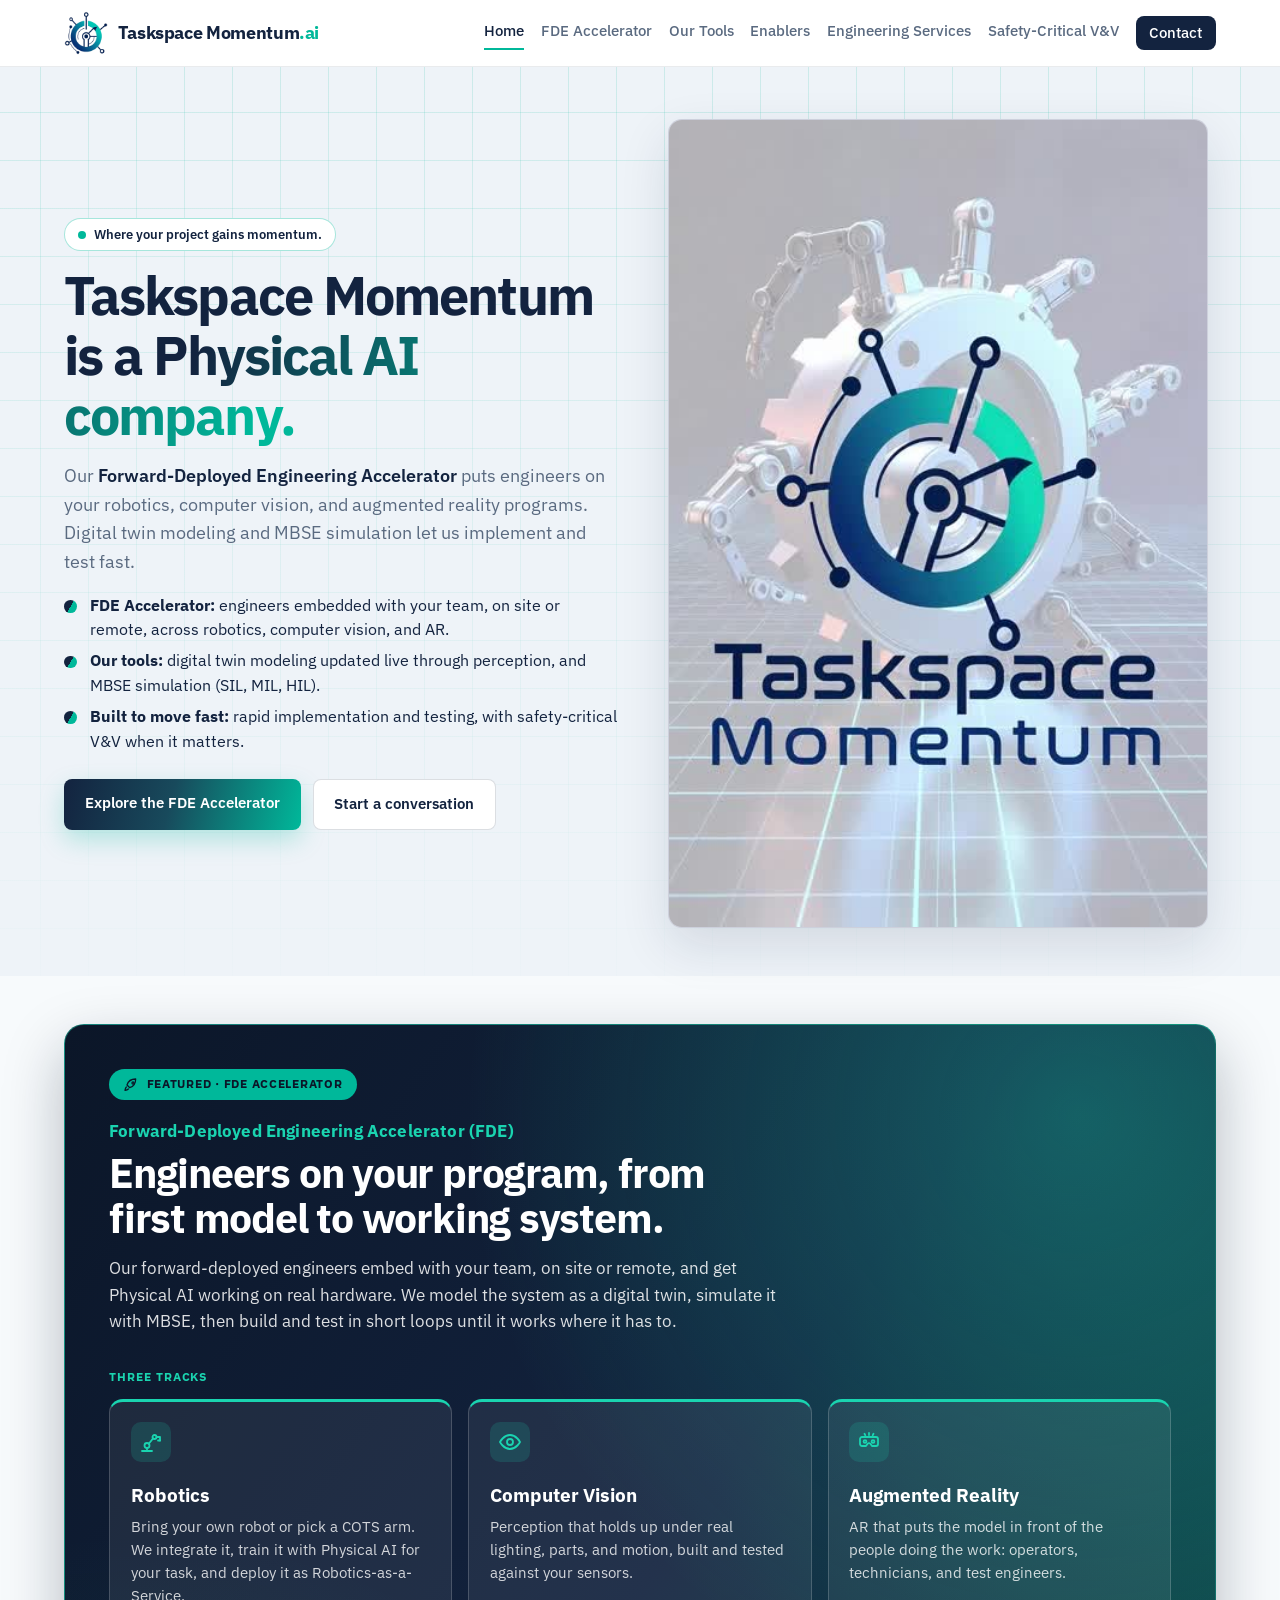
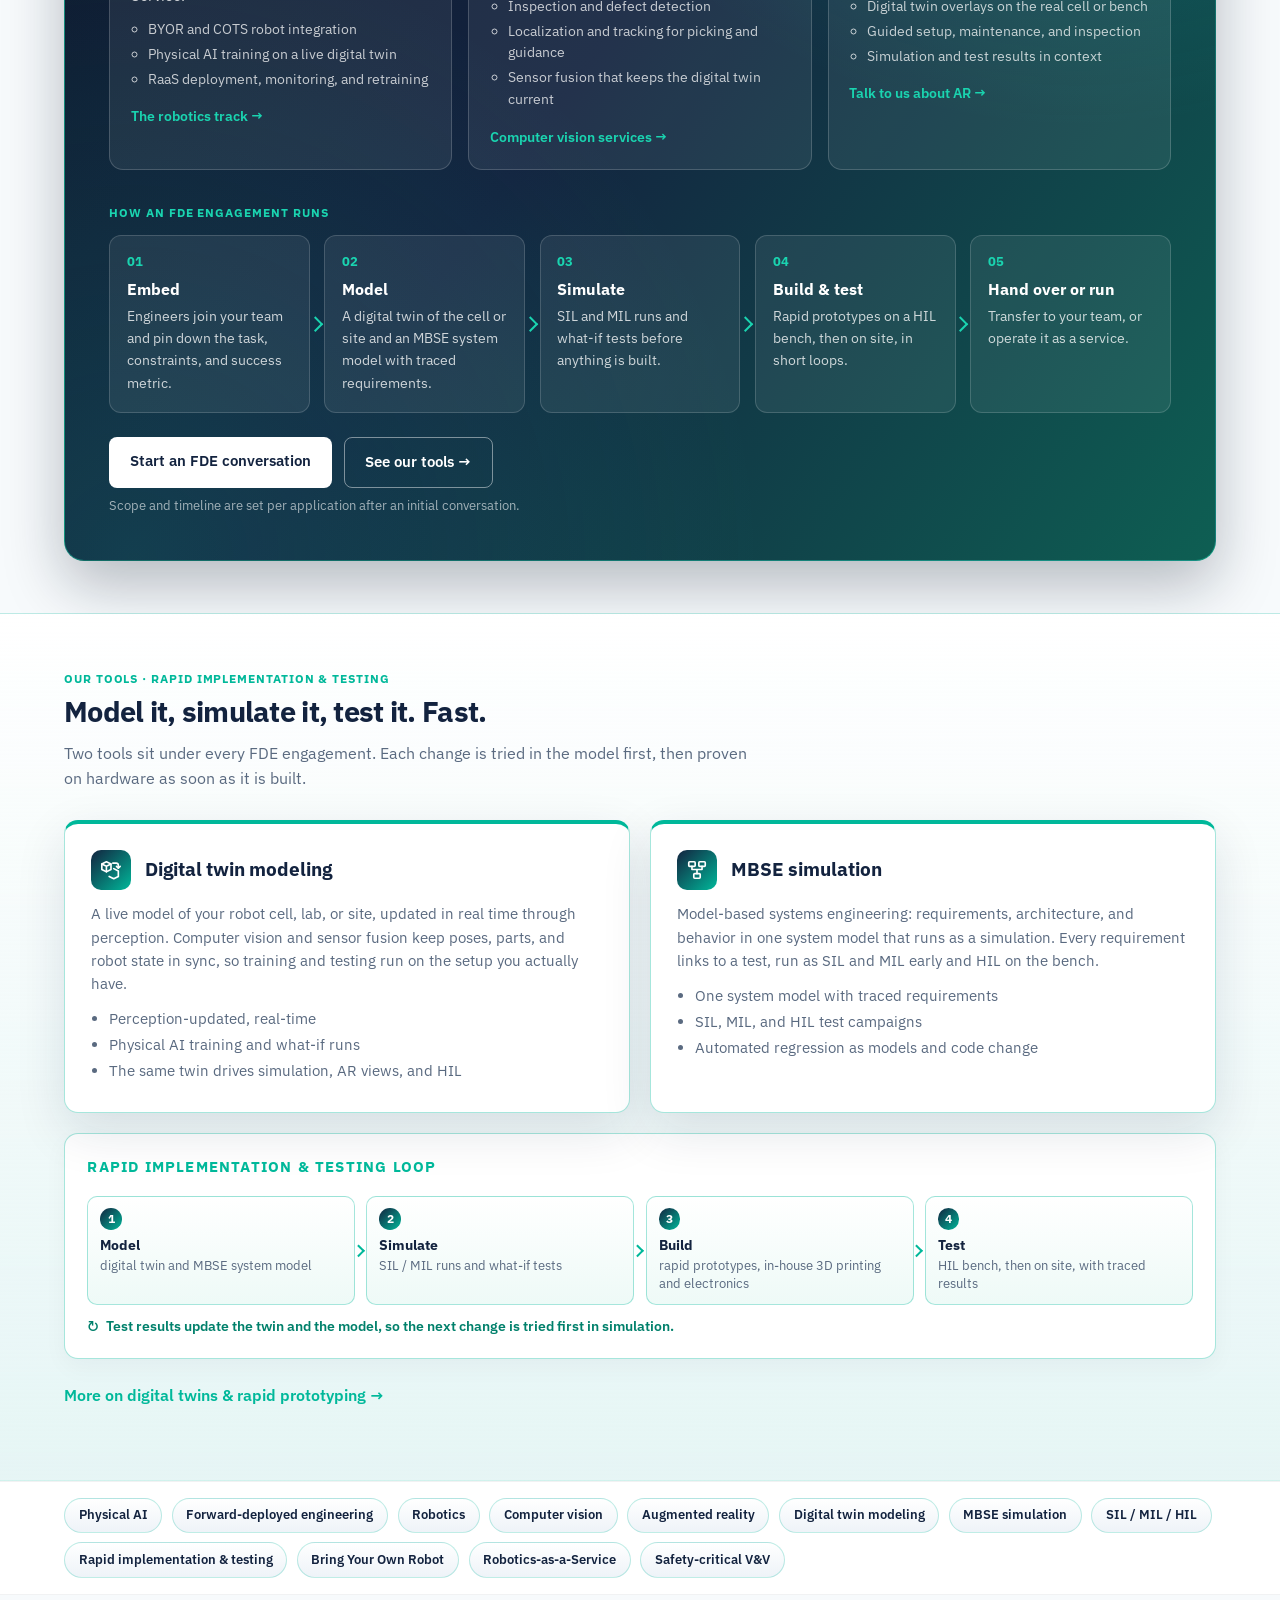
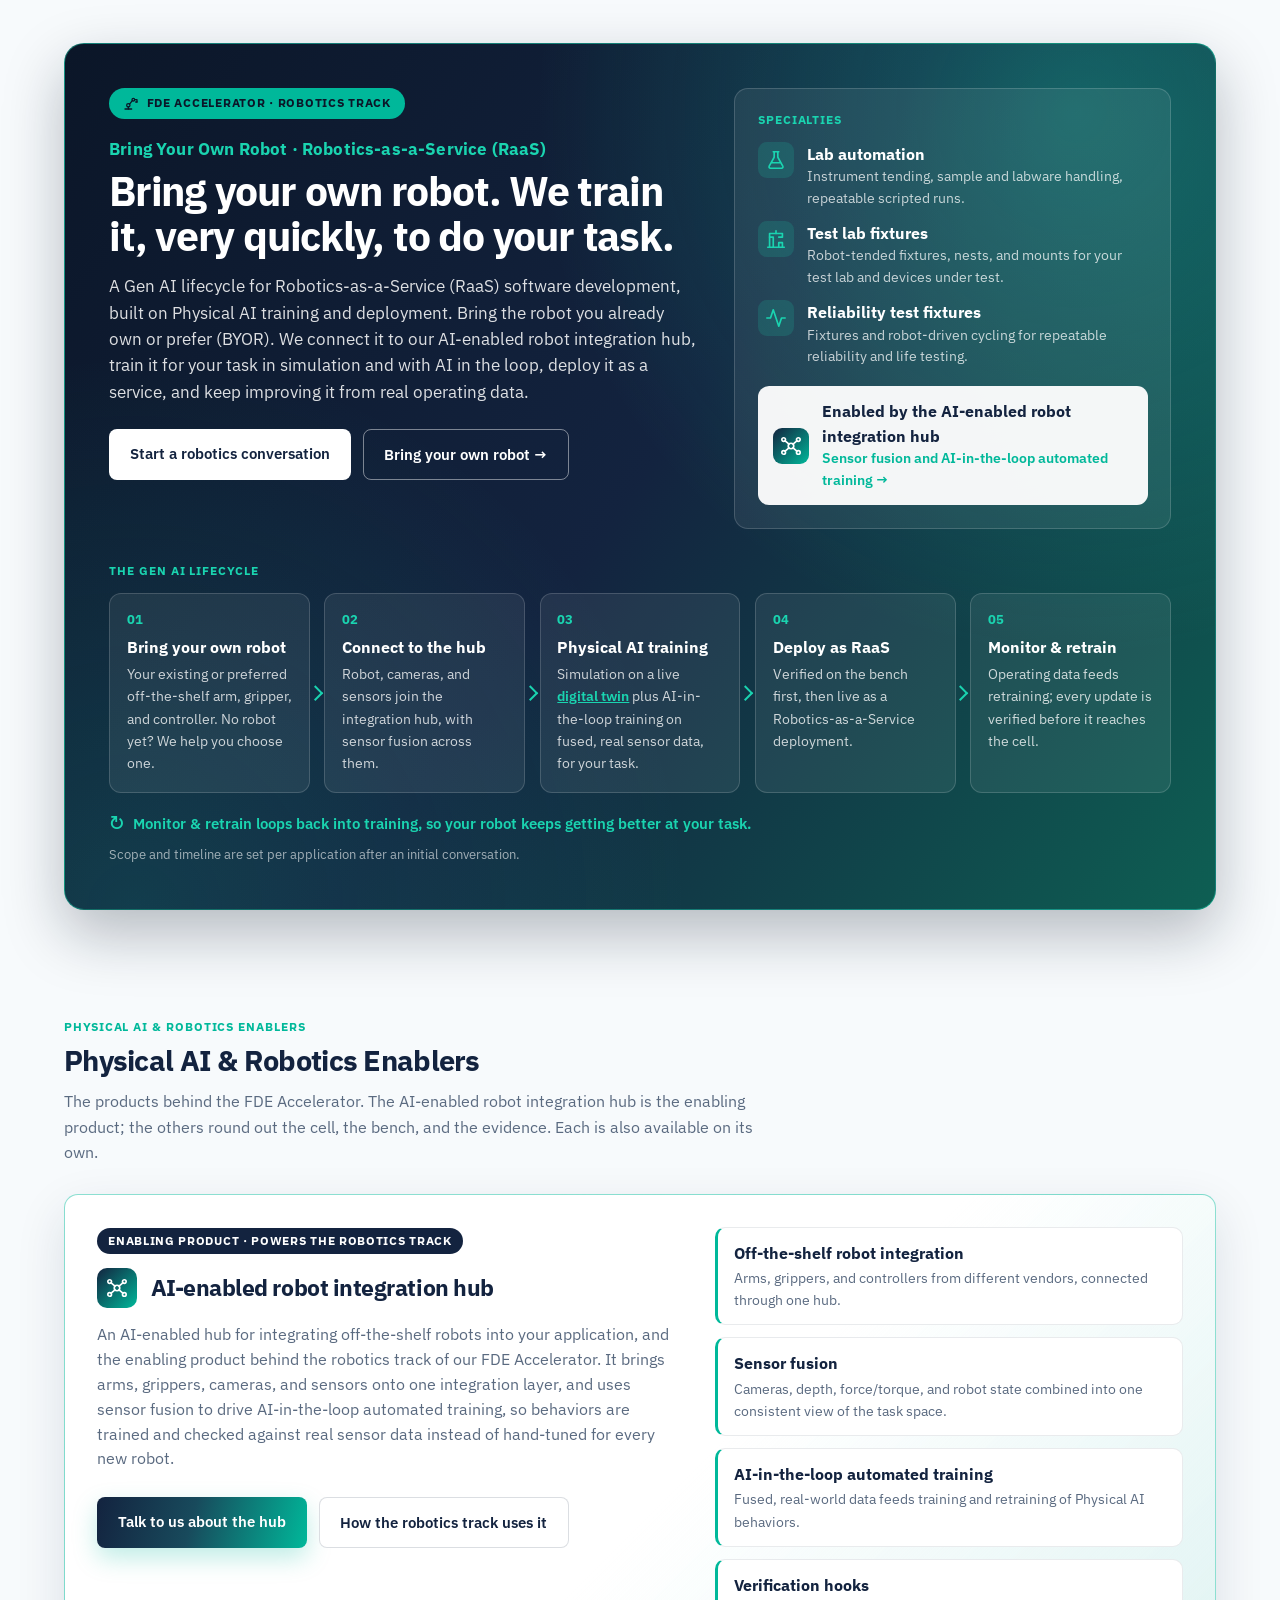
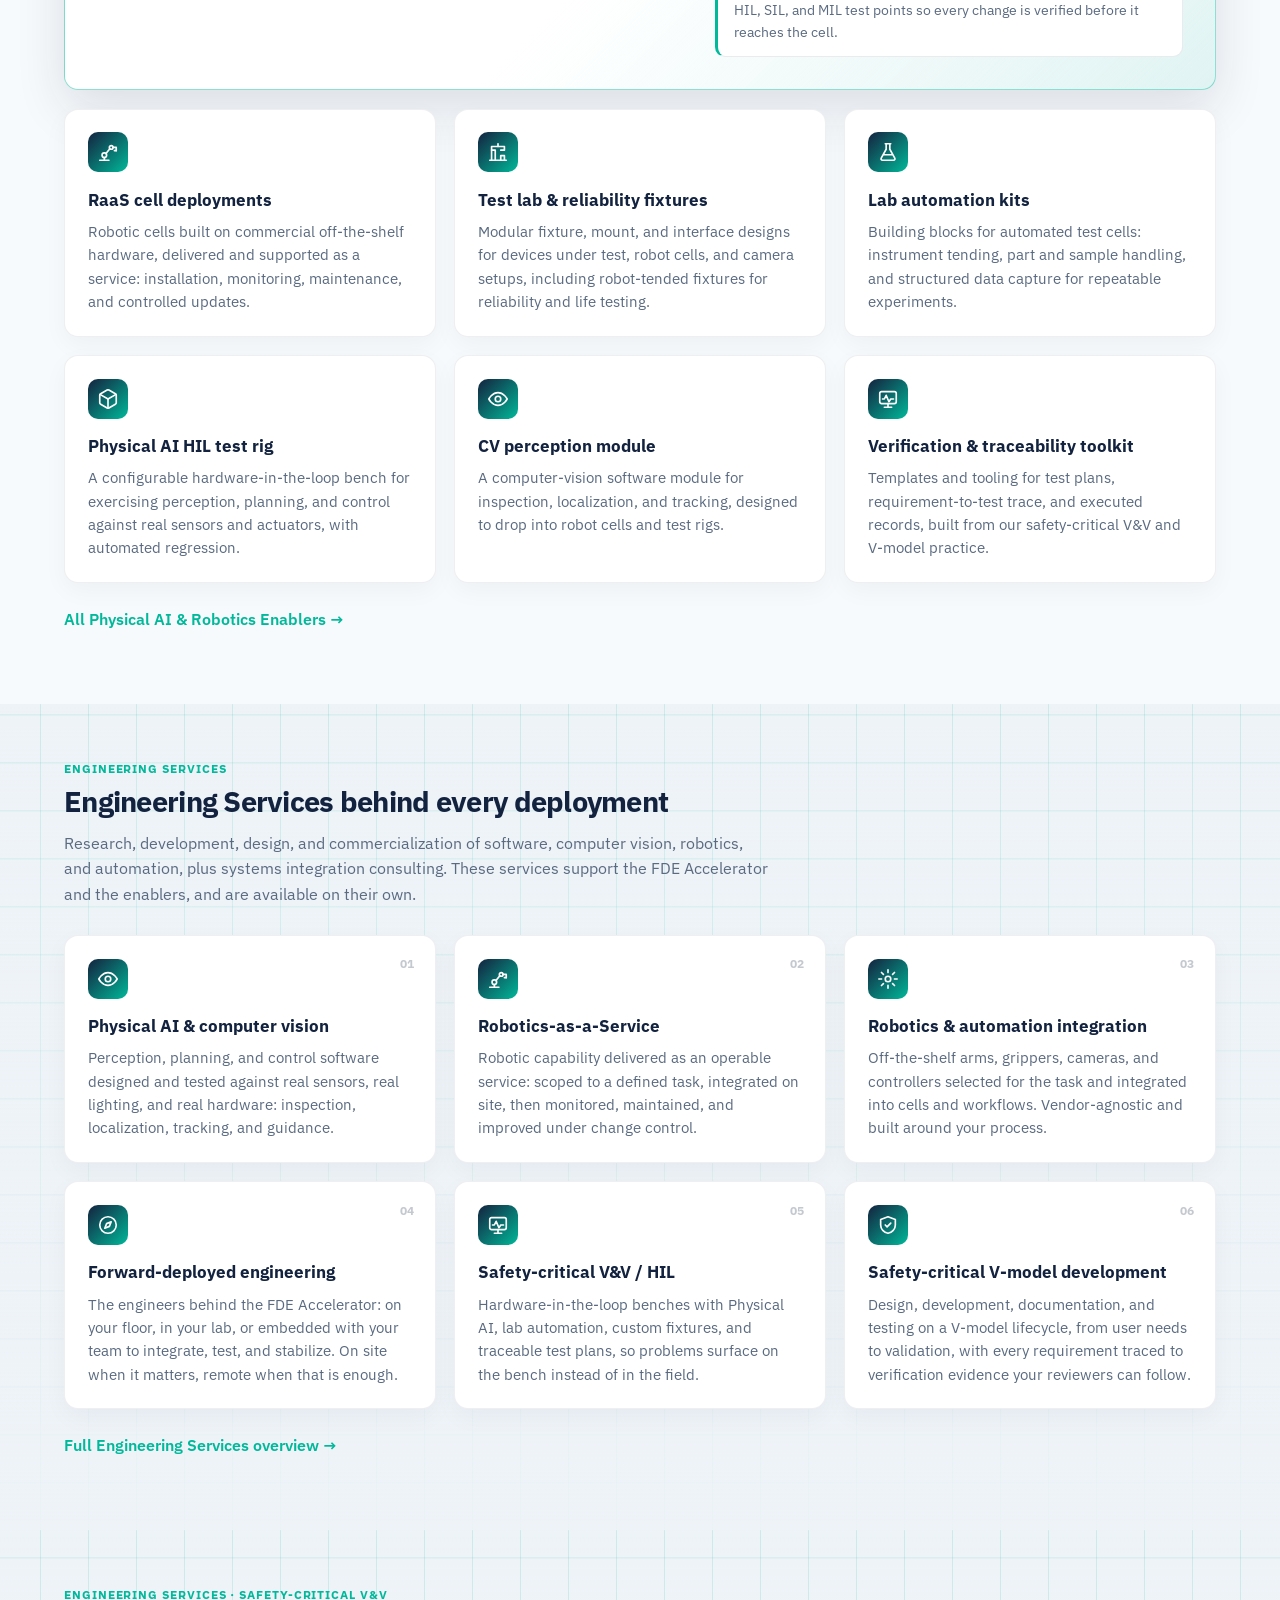
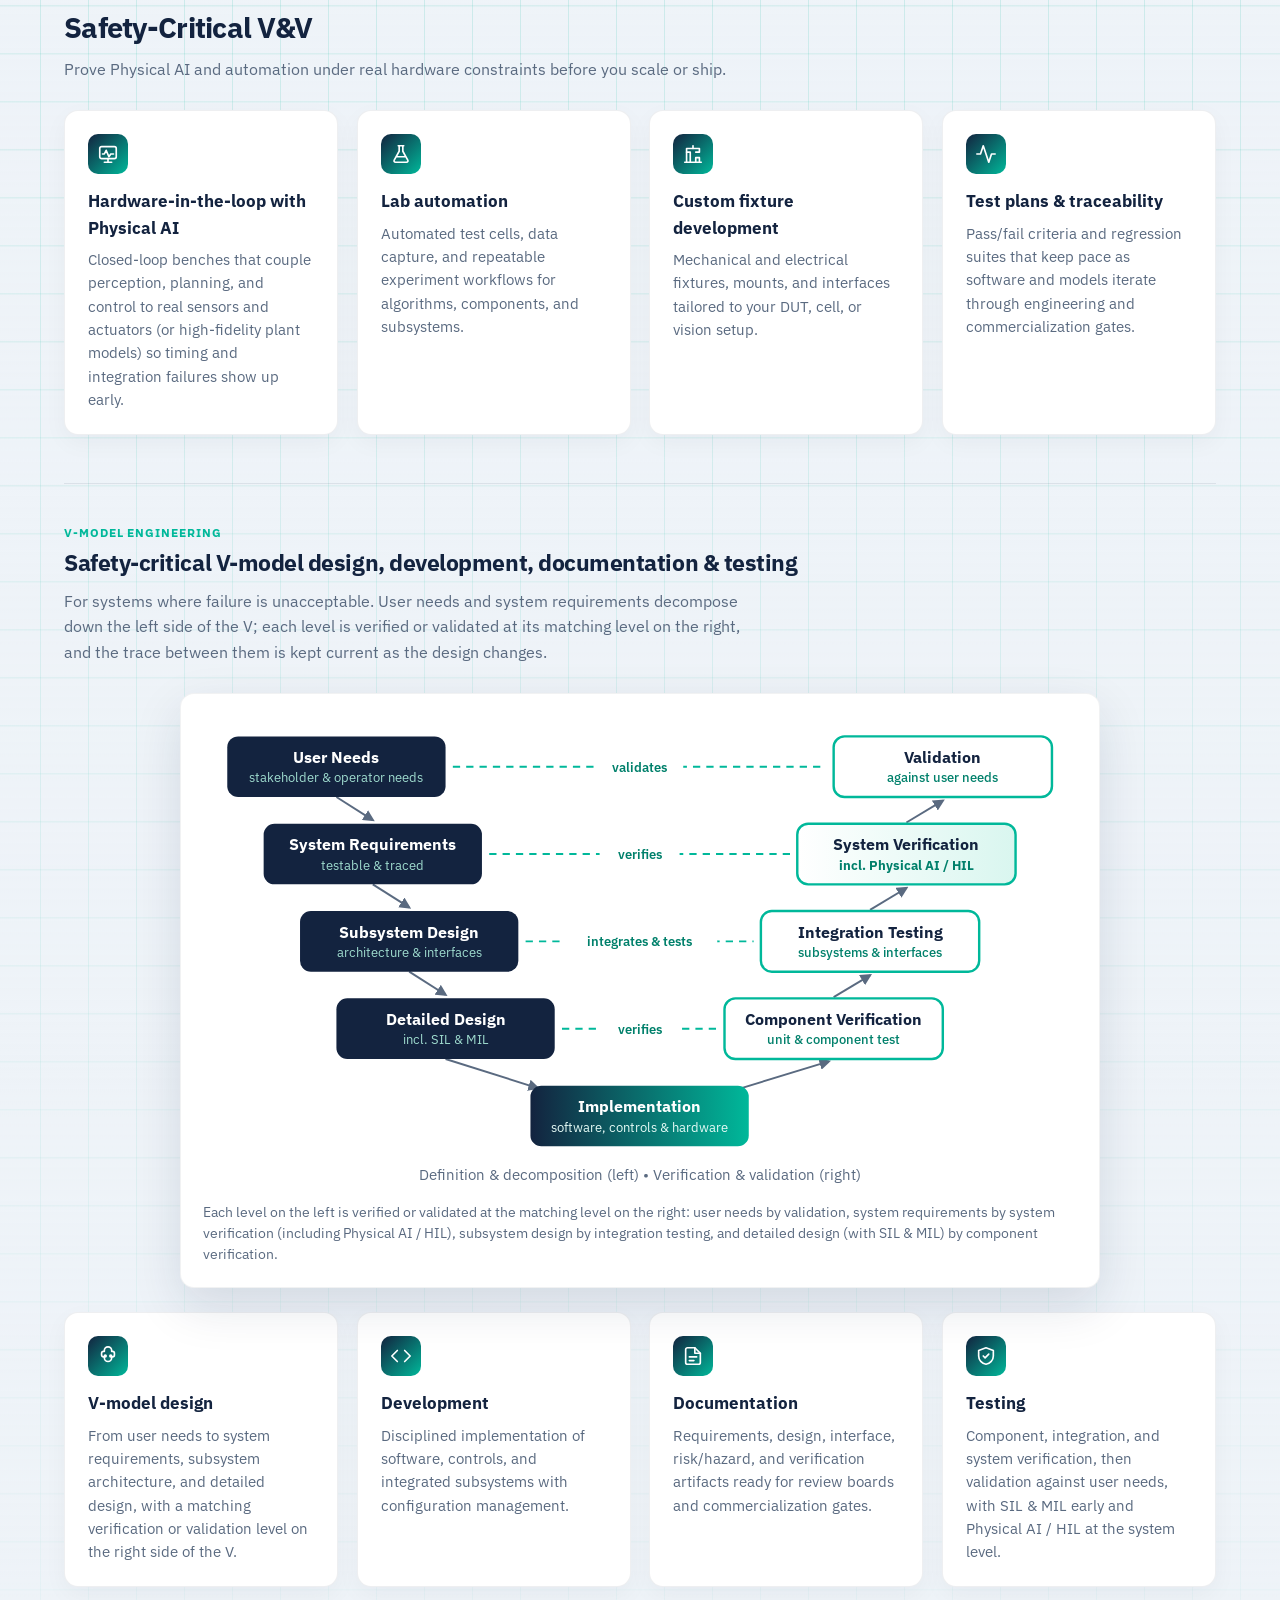
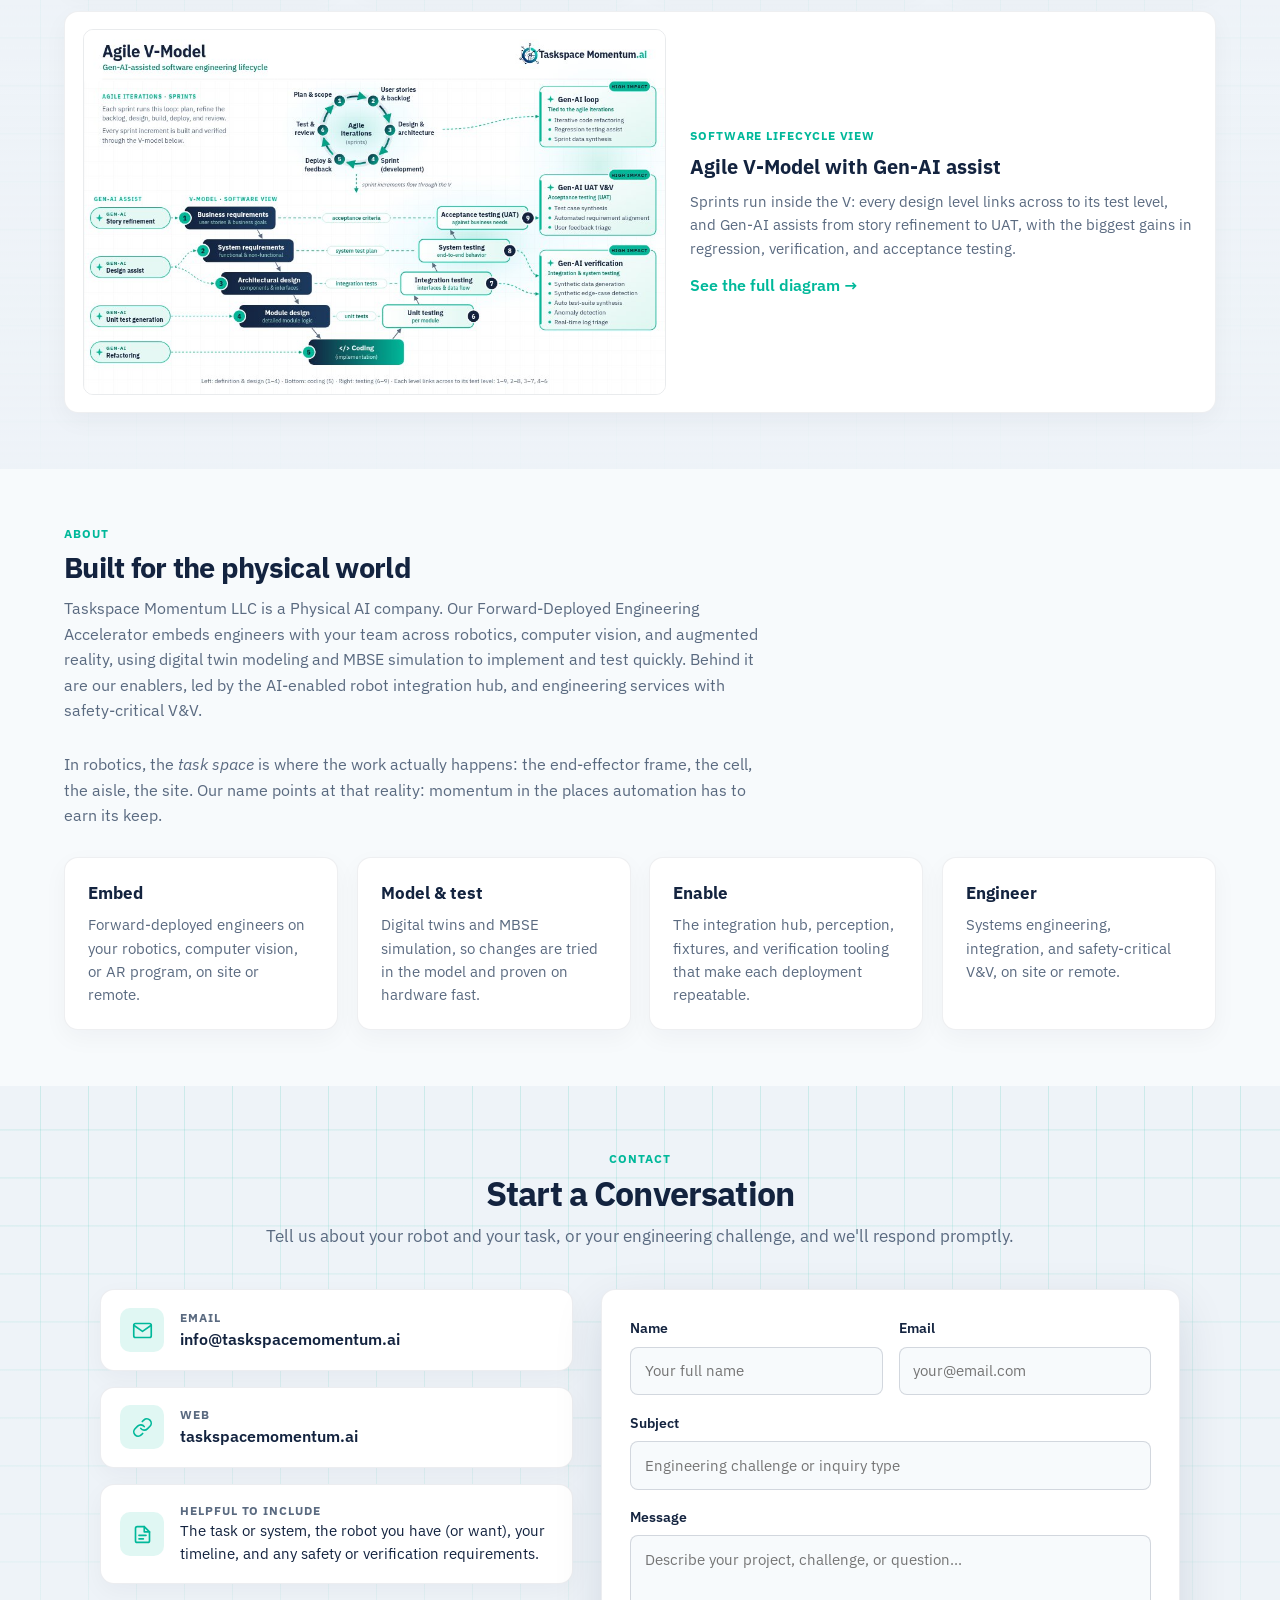
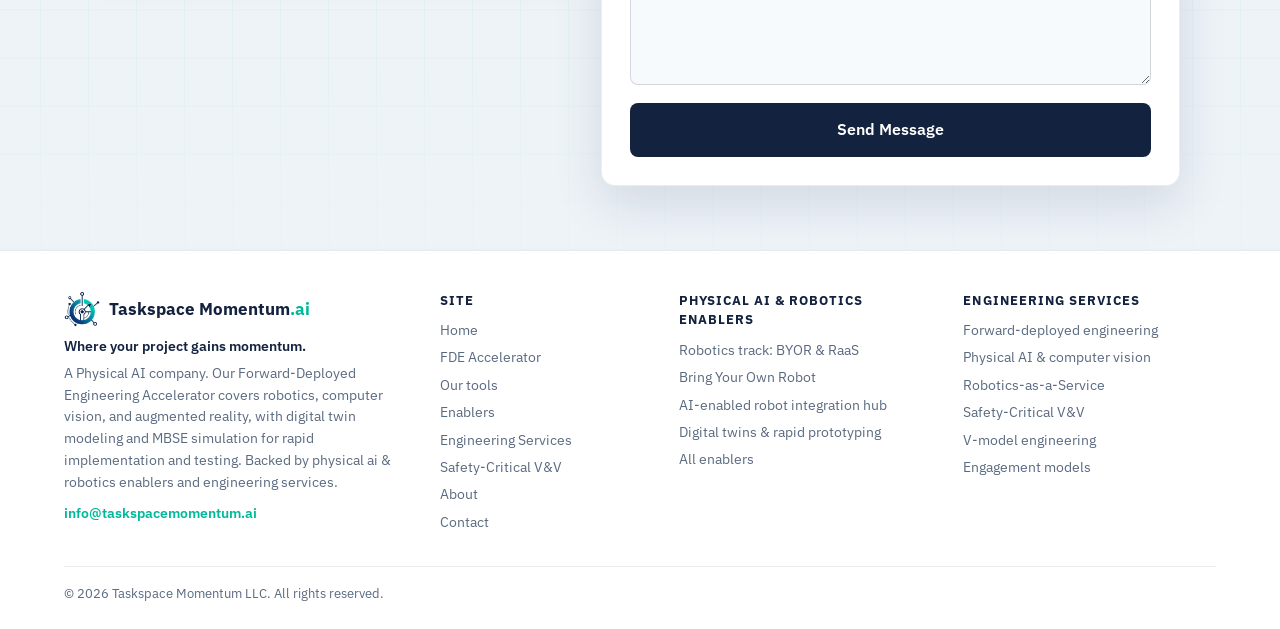
==== commit 44da6a70: "Reposition as a Physical AI company led by the Forward-Deployed Engineering Accelerator - Hero: Task" ====
--- a/index.html
+++ b/index.html
@@ -3,10 +3,10 @@
 <head>
   <meta charset="utf-8" />
   <meta name="viewport" content="width=device-width, initial-scale=1" />
-  <title>Taskspace Momentum.ai | Physical AI &amp; Robotics Enablers &middot; Engineering Services</title>
-  <meta name="description" content="Where your project gains momentum. Physical AI &amp; Robotics Enablers, led by the Taskspace Momentum Accelerator: bring your own robot and we train it fast for your task, with a Gen AI lifecycle for Robotics-as-a-Service built on Physical AI training and deployment. Backed by engineering services, including safety-critical V&amp;V." />
-  <meta property="og:title" content="Taskspace Momentum.ai | Physical AI &amp; Robotics Enablers &middot; Engineering Services" />
-  <meta property="og:description" content="Where your project gains momentum. Physical AI &amp; Robotics Enablers, led by the Taskspace Momentum Accelerator: bring your own robot and we train it fast for your task, with a Gen AI lifecycle for Robotics-as-a-Service built on Physical AI training and deployment. Backed by engineering services, including safety-critical V&amp;V." />
+  <title>Taskspace Momentum.ai | Physical AI Company &middot; Forward-Deployed Engineering Accelerator</title>
+  <meta name="description" content="Where your project gains momentum. Taskspace Momentum is a Physical AI company. Our Forward-Deployed Engineering Accelerator covers robotics, computer vision, and augmented reality, with digital twin modeling and MBSE simulation for rapid implementation and testing." />
+  <meta property="og:title" content="Taskspace Momentum.ai | Physical AI Company &middot; Forward-Deployed Engineering Accelerator" />
+  <meta property="og:description" content="Where your project gains momentum. Taskspace Momentum is a Physical AI company. Our Forward-Deployed Engineering Accelerator covers robotics, computer vision, and augmented reality, with digital twin modeling and MBSE simulation for rapid implementation and testing." />
   <meta property="og:image" content="assets/logo-icon.png" />
   <link rel="icon" href="assets/favicon.ico" sizes="any" />
   <link rel="icon" type="image/png" sizes="32x32" href="assets/favicon-32.png" />
@@ -25,27 +25,27 @@
     </a>
     <nav class="site-nav" aria-label="Main">
       <a href="index.html" aria-current="page">Home</a>
-      <a href="index.html#accelerator">Accelerator</a>
+      <a href="index.html#accelerator">FDE Accelerator</a>
+      <a href="index.html#tools">Our Tools</a>
       <a href="products.html">Enablers</a>
       <a href="services.html">Engineering Services</a>
       <a href="index.html#vv">Safety-Critical V&amp;V</a>
-      <a href="index.html#about">About</a>
       <a href="index.html#contact" class="nav-cta">Contact</a>
     </nav>
   </header>
 
   <div class="hero grid-bg">
     <div>
-      <span class="hero-badge">Physical AI &amp; Robotics Enablers &middot; Engineering Services</span>
-      <h1>Where your project <span class="gradient-text">gains momentum.</span></h1>
-      <p class="sub"><strong>Physical AI &amp; Robotics Enablers.</strong> Bring your own robot and our accelerator trains it fast for your task, backed by engineering services.</p>
+      <span class="hero-badge">Where your project gains momentum.</span>
+      <h1>Taskspace Momentum is a <span class="gradient-text">Physical AI company.</span></h1>
+      <p class="sub">Our <strong>Forward-Deployed Engineering Accelerator</strong> puts engineers on your robotics, computer vision, and augmented reality programs. Digital twin modeling and MBSE simulation let us implement and test fast.</p>
       <ul class="hero-points">
-        <li><strong>The Taskspace Momentum Accelerator:</strong> a Gen AI lifecycle for Robotics-as-a-Service, from Physical AI training to deployment.</li>
-        <li><strong>Enablers:</strong> our AI-enabled robot integration hub, with sensor fusion for AI-in-the-loop automated training.</li>
-        <li><strong>Engineering Services:</strong> systems engineering, integration, and safety-critical V&amp;V (HIL, SIL &amp; MIL, V-model).</li>
+        <li><strong>FDE Accelerator:</strong> engineers embedded with your team, on site or remote, across robotics, computer vision, and AR.</li>
+        <li><strong>Our tools:</strong> digital twin modeling updated live through perception, and MBSE simulation (SIL, MIL, HIL).</li>
+        <li><strong>Built to move fast:</strong> rapid implementation and testing, with safety-critical V&amp;V when it matters.</li>
       </ul>
       <div class="cta-row">
-        <a class="cta cta-primary" href="#accelerator">Explore the accelerator</a>
+        <a class="cta cta-primary" href="#accelerator">Explore the FDE Accelerator</a>
         <a class="cta cta-secondary" href="#contact">Start a conversation</a>
       </div>
     </div>
@@ -60,18 +60,70 @@
 
   <section id="accelerator" class="af-wrap">
     <div class="af">
+      <span class="af-badge"><svg viewBox="0 0 24 24" aria-hidden="true"><path d="M5 15c-1.5 1.5-2 5-2 5s3.5-.5 5-2"/><path d="M9 15 6 12c1.5-5 6-9 13-9 0 7-4 11.5-9 13l-1-1z"/><circle cx="15" cy="9" r="1.6"/></svg> Featured &middot; FDE Accelerator</span>
+      <p class="af-name">Forward-Deployed Engineering Accelerator (FDE)</p>
+      <h2>Engineers on your program, from first model to working system.</h2>
+      <p class="af-lead">Our forward-deployed engineers embed with your team, on site or remote, and get Physical AI working on real hardware. We model the system as a digital twin, simulate it with MBSE, then build and test in short loops until it works where it has to.</p>
+      <p class="af-steps-h">Three tracks</p>
+      <ul class="fde-tracks">
+          <li class="fde-track"><div class="fde-ico"><svg viewBox="0 0 24 24" aria-hidden="true"><path d="M3 21h10"/><path d="M8 21v-3"/><circle cx="8" cy="15.5" r="2.5"/><path d="M9.8 13.7 14 8.5"/><circle cx="15.5" cy="7" r="2"/><path d="M17.5 7H21v3.5"/><path d="M21 10.5h-2"/></svg></div><h3>Robotics</h3><p>Bring your own robot or pick a COTS arm. We integrate it, train it with Physical AI for your task, and deploy it as Robotics-as-a-Service.</p><ul><li>BYOR and COTS robot integration</li><li>Physical AI training on a live digital twin</li><li>RaaS deployment, monitoring, and retraining</li></ul><a class="af-link" href="#robotics-raas">The robotics track &rarr;</a></li>
+          <li class="fde-track"><div class="fde-ico"><svg viewBox="0 0 24 24" aria-hidden="true"><path d="M2 12s3.6-7 10-7 10 7 10 7-3.6 7-10 7S2 12 2 12z"/><circle cx="12" cy="12" r="3"/></svg></div><h3>Computer Vision</h3><p>Perception that holds up under real lighting, parts, and motion, built and tested against your sensors.</p><ul><li>Inspection and defect detection</li><li>Localization and tracking for picking and guidance</li><li>Sensor fusion that keeps the digital twin current</li></ul><a class="af-link" href="services.html#offerings">Computer vision services &rarr;</a></li>
+          <li class="fde-track"><div class="fde-ico"><svg viewBox="0 0 24 24" aria-hidden="true"><path d="M3 9a2 2 0 0 1 2-2h14a2 2 0 0 1 2 2v5a2 2 0 0 1-2 2h-4l-1.6-2.2a1.8 1.8 0 0 0-2.8 0L9 16H5a2 2 0 0 1-2-2V9z"/><circle cx="8" cy="11.5" r="1.4"/><circle cx="16" cy="11.5" r="1.4"/><path d="M12 3v2M7.5 3.8l.8 1.4M16.5 3.8l-.8 1.4"/></svg></div><h3>Augmented Reality</h3><p>AR that puts the model in front of the people doing the work: operators, technicians, and test engineers.</p><ul><li>Digital twin overlays on the real cell or bench</li><li>Guided setup, maintenance, and inspection</li><li>Simulation and test results in context</li></ul><a class="af-link" href="#contact">Talk to us about AR &rarr;</a></li>
+      </ul>
+      <p class="af-steps-h">How an FDE engagement runs</p>
+      <ol class="af-steps">
+        <li><strong>Embed</strong>Engineers join your team and pin down the task, constraints, and success metric.</li>
+        <li><strong>Model</strong>A digital twin of the cell or site and an MBSE system model with traced requirements.</li>
+        <li><strong>Simulate</strong>SIL and MIL runs and what-if tests before anything is built.</li>
+        <li><strong>Build &amp; test</strong>Rapid prototypes on a HIL bench, then on site, in short loops.</li>
+        <li><strong>Hand over or run</strong>Transfer to your team, or operate it as a service.</li>
+      </ol>
+      <div class="cta-row">
+        <a class="cta cta-light" href="#contact">Start an FDE conversation</a>
+        <a class="cta cta-ghost" href="#tools">See our tools &rarr;</a>
+      </div>
+      <p class="af-note">Scope and timeline are set per application after an initial conversation.</p>
+    </div>
+  </section>
+
+  <section id="tools" class="dt-band">
+    <span class="section-tag">Our tools &middot; rapid implementation &amp; testing</span>
+    <h2>Model it, simulate it, test it. Fast.</h2>
+    <p class="lead">Two tools sit under every FDE engagement. Each change is tried in the model first, then proven on hardware as soon as it is built.</p>
+    <div class="dt-grid">
+      <article class="card dt-card">
+        <div class="dt-head"><div class="ico"><svg viewBox="0 0 24 24" aria-hidden="true"><path d="M7 3 2 5.5v6L7 14l5-2.5v-6L7 3z"/><path d="M2 5.5 7 8l5-2.5M7 8v6"/><path d="M15 10.5 20 13v6l-5 2.5-5-2.5"/><path d="M14 4.5h3.5A2.5 2.5 0 0 1 20 7v2.5"/><path d="m18 8 2 2 2-2"/></svg></div><h3>Digital twin modeling</h3></div>
+        <p>A live model of your robot cell, lab, or site, updated in real time through perception. Computer vision and sensor fusion keep poses, parts, and robot state in sync, so training and testing run on the setup you actually have.</p>
+        <ul><li>Perception-updated, real-time</li><li>Physical AI training and what-if runs</li><li>The same twin drives simulation, AR views, and HIL</li></ul>
+      </article>
+      <article class="card dt-card">
+        <div class="dt-head"><div class="ico"><svg viewBox="0 0 24 24" aria-hidden="true"><rect x="3" y="3" width="7" height="5" rx="1"/><rect x="14" y="3" width="7" height="5" rx="1"/><rect x="8.5" y="16" width="7" height="5" rx="1"/><path d="M6.5 8v3.5h11V8M12 11.5V16"/></svg></div><h3>MBSE simulation</h3></div>
+        <p>Model-based systems engineering: requirements, architecture, and behavior in one system model that runs as a simulation. Every requirement links to a test, run as SIL and MIL early and HIL on the bench.</p>
+        <ul><li>One system model with traced requirements</li><li>SIL, MIL, and HIL test campaigns</li><li>Automated regression as models and code change</li></ul>
+      </article>
+    </div>
+    <div class="card tools-loop"><p class="af-steps-h tools-loop-h">Rapid implementation &amp; testing loop</p><ol class="flow"><li><span class="flow-n">1</span><strong>Model</strong><span>digital twin and MBSE system model</span></li><li><span class="flow-n">2</span><strong>Simulate</strong><span>SIL / MIL runs and what-if tests</span></li><li><span class="flow-n">3</span><strong>Build</strong><span>rapid prototypes, in-house 3D printing and electronics</span></li><li><span class="flow-n">4</span><strong>Test</strong><span>HIL bench, then on site, with traced results</span></li></ol><p class="flow-loop"><span aria-hidden="true">&#8635;</span> Test results update the twin and the model, so the next change is tried first in simulation.</p></div>
+    <p class="section-foot"><a class="text-link" href="products.html#digital-twin">More on digital twins &amp; rapid prototyping &rarr;</a></p>
+  </section>
+
+  <div class="strip">
+    <span>Physical AI</span><span>Forward-deployed engineering</span><span>Robotics</span><span>Computer vision</span><span>Augmented reality</span><span>Digital twin modeling</span><span>MBSE simulation</span><span>SIL / MIL / HIL</span><span>Rapid implementation &amp; testing</span><span>Bring Your Own Robot</span><span>Robotics-as-a-Service</span><span>Safety-critical V&amp;V</span>
+  </div>
+
+  <section id="robotics-raas" class="af-wrap">
+    <div class="af">
       <div class="af-top">
         <div class="af-intro">
-          <span class="af-badge"><svg viewBox="0 0 24 24" aria-hidden="true"><path d="M5 15c-1.5 1.5-2 5-2 5s3.5-.5 5-2"/><path d="M9 15 6 12c1.5-5 6-9 13-9 0 7-4 11.5-9 13l-1-1z"/><circle cx="15" cy="9" r="1.6"/></svg> Featured &middot; Physical AI Accelerator</span>
-          <p class="af-name">The Taskspace Momentum Accelerator</p>
+          <span class="af-badge"><svg viewBox="0 0 24 24" aria-hidden="true"><path d="M3 21h10"/><path d="M8 21v-3"/><circle cx="8" cy="15.5" r="2.5"/><path d="M9.8 13.7 14 8.5"/><circle cx="15.5" cy="7" r="2"/><path d="M17.5 7H21v3.5"/><path d="M21 10.5h-2"/></svg> FDE Accelerator &middot; Robotics track</span>
+          <p class="af-name">Bring Your Own Robot &middot; Robotics-as-a-Service (RaaS)</p>
           <h2>Bring your own robot. We train it, very quickly, to do your task.</h2>
           <p class="af-lead">A Gen AI lifecycle for Robotics-as-a-Service (RaaS) software development, built on Physical AI training and deployment. Bring the robot you already own or prefer (BYOR). We connect it to our AI-enabled robot integration hub, train it for your task in simulation and with AI in the loop, deploy it as a service, and keep improving it from real operating data.</p>
           <div class="cta-row">
-            <a class="cta cta-light" href="#contact">Start an accelerator conversation</a>
+            <a class="cta cta-light" href="#contact">Start a robotics conversation</a>
             <a class="cta cta-ghost" href="products.html#byor">Bring your own robot &rarr;</a>
           </div>
         </div>
-        <aside class="af-side" aria-label="Accelerator specialties">
+        <aside class="af-side" aria-label="Robotics track specialties">
           <p class="af-side-h">Specialties</p>
           <ul class="af-spec">
             <li><svg viewBox="0 0 24 24" aria-hidden="true"><path d="M9 3h6M10 3v6L4.6 18.6A1.6 1.6 0 0 0 6 21h12a1.6 1.6 0 0 0 1.4-2.4L14 9V3"/><path d="M7.5 15h9"/></svg><div><strong>Lab automation</strong><span>Instrument tending, sample and labware handling, repeatable scripted runs.</span></div></li>
@@ -85,7 +137,7 @@
       <ol class="af-steps">
         <li><strong>Bring your own robot</strong>Your existing or preferred off-the-shelf arm, gripper, and controller. No robot yet? We help you choose one.</li>
         <li><strong>Connect to the hub</strong>Robot, cameras, and sensors join the integration hub, with sensor fusion across them.</li>
-        <li><strong>Physical AI training</strong>Simulation on a live <a class="af-link" href="#digital-twin">digital twin</a> plus AI-in-the-loop training on fused, real sensor data, for your task.</li>
+        <li><strong>Physical AI training</strong>Simulation on a live <a class="af-link" href="#tools">digital twin</a> plus AI-in-the-loop training on fused, real sensor data, for your task.</li>
         <li><strong>Deploy as RaaS</strong>Verified on the bench first, then live as a Robotics-as-a-Service deployment.</li>
         <li><strong>Monitor &amp; retrain</strong>Operating data feeds retraining; every update is verified before it reaches the cell.</li>
       </ol>
@@ -94,22 +146,18 @@
     </div>
   </section>
 
-  <div class="strip">
-    <span>Physical AI Accelerator</span><span>Bring Your Own Robot</span><span>Gen AI lifecycle</span><span>Robotics-as-a-Service</span><span>Robot integration hub</span><span>Sensor fusion</span><span>AI-in-the-loop training</span><span>Live digital twins</span><span>Rapid prototyping</span><span>Lab automation</span><span>Test &amp; reliability fixtures</span><span>Safety-critical V&amp;V</span><span>HIL / SIL / MIL</span><span>Systems integration</span>
-  </div>
-
   <section id="enablers">
-    <span class="section-tag">01 &middot; Physical AI &amp; Robotics Enablers</span>
+    <span class="section-tag">Physical AI &amp; Robotics Enablers</span>
     <h2>Physical AI &amp; Robotics Enablers</h2>
-    <p class="lead">The products behind the accelerator. The AI-enabled robot integration hub is the enabling product; the others round out the cell, the bench, and the evidence. Each is also available on its own.</p>
+    <p class="lead">The products behind the FDE Accelerator. The AI-enabled robot integration hub is the enabling product; the others round out the cell, the bench, and the evidence. Each is also available on its own.</p>
     <article class="card product-featured" id="integration-hub">
       <div class="pf-main">
-        <span class="pf-badge">Enabling product &middot; powers the accelerator</span>
+        <span class="pf-badge">Enabling product &middot; powers the robotics track</span>
         <div class="pf-title"><div class="ico"><svg viewBox="0 0 24 24" aria-hidden="true"><circle cx="12" cy="12" r="3"/><circle cx="4" cy="5" r="2"/><circle cx="20" cy="5" r="2"/><circle cx="4" cy="19" r="2"/><circle cx="20" cy="19" r="2"/><path d="M5.6 6.4 9.8 10M18.4 6.4 14.2 10M5.6 17.6l4.2-3.6M18.4 17.6l-4.2-3.6"/></svg></div><h3>AI-enabled robot integration hub</h3></div>
-        <p class="pf-lead">An AI-enabled hub for integrating off-the-shelf robots into your application, and the enabling product behind the Taskspace Momentum Accelerator. It brings arms, grippers, cameras, and sensors onto one integration layer, and uses sensor fusion to drive AI-in-the-loop automated training, so behaviors are trained and checked against real sensor data instead of hand-tuned for every new robot.</p>
+        <p class="pf-lead">An AI-enabled hub for integrating off-the-shelf robots into your application, and the enabling product behind the robotics track of our FDE Accelerator. It brings arms, grippers, cameras, and sensors onto one integration layer, and uses sensor fusion to drive AI-in-the-loop automated training, so behaviors are trained and checked against real sensor data instead of hand-tuned for every new robot.</p>
         <div class="cta-row">
           <a class="cta cta-primary" href="#contact">Talk to us about the hub</a>
-          <a class="cta cta-secondary" href="#accelerator">How the accelerator uses it</a>
+          <a class="cta cta-secondary" href="#robotics-raas">How the robotics track uses it</a>
         </div>
       </div>
       <ul class="pf-points">
@@ -130,60 +178,19 @@
     <p class="section-foot"><a class="text-link" href="products.html">All Physical AI &amp; Robotics Enablers &rarr;</a></p>
   </section>
 
-  <section id="digital-twin" class="dt-band">
-    <span class="section-tag">Physical AI &amp; Robotics Enablers &middot; powers the accelerator</span>
-    <h2>Digital twins &amp; rapid prototyping</h2>
-    <p class="lead">Two enablers behind the accelerator's speed. A live digital twin, kept in sync with the physical world through perception, gives Physical AI a faithful place to train and be tested. In-house 3D printing and electronics prototyping turn a design into hardware on the test rig quickly, then do it again.</p>
-    <div class="dt-grid">
-      <article class="card dt-card" id="digital-twin-modeling">
-        <div class="dt-head"><div class="ico"><svg viewBox="0 0 24 24" aria-hidden="true"><path d="M7 3 2 5.5v6L7 14l5-2.5v-6L7 3z"/><path d="M2 5.5 7 8l5-2.5M7 8v6"/><path d="M15 10.5 20 13v6l-5 2.5-5-2.5"/><path d="M14 4.5h3.5A2.5 2.5 0 0 1 20 7v2.5"/><path d="m18 8 2 2 2-2"/></svg></div><h3>Digital twin modeling, updated live through perception</h3></div>
-        <p>We build a digital twin of the robot cell, lab, or fixture and keep it synchronized with the physical world in real time. Computer vision and sensor fusion feed robot state, poses, and part locations back into the virtual model, so it reflects what is actually on the bench, not just what the CAD said.</p>
-        <ol class="flow"><li><span class="flow-n">1</span><strong>Perception</strong><span>CV &amp; sensor fusion read the real cell</span></li><li><span class="flow-n">2</span><strong>Live twin update</strong><span>the virtual model re-syncs in real time</span></li><li><span class="flow-n">3</span><strong>Train &amp; test in sim</strong><span>Physical AI training and what-if runs</span></li><li><span class="flow-n">4</span><strong>Deploy</strong><span>verified behavior goes to the real robot</span></li></ol><p class="flow-loop"><span aria-hidden="true">&#8635;</span> Deployed robots keep feeding perception, so the digital twin stays in step with the physical world.</p>
-        <p class="dt-used"><strong>Used for</strong> Physical AI training &middot; simulation &amp; what-if testing &middot; V&amp;V and HIL</p>
-        
-      </article>
-      <article class="card dt-card" id="rapid-prototyping">
-        <div class="dt-head"><div class="ico"><svg viewBox="0 0 24 24" aria-hidden="true"><rect x="3" y="3" width="18" height="4" rx="1"/><path d="M5 7v13h14V7"/><path d="M10 7v3.5l2 2 2-2V7"/><path d="M8 17h8"/><path d="M9.5 14.5h5"/></svg></div><h3>Rapid prototyping with in-house 3D printing</h3></div>
-        <p>In-house 3D printing and electronics prototyping let hardware iterate at the pace of software: enclosures, fixtures, mounts, sensor brackets, and end-effectors, plus electronics / PCB prototypes and harnesses for test rigs.</p>
-        <ol class="flow"><li><span class="flow-n">1</span><strong>Design</strong><span>CAD and electronics design for the rig</span></li><li><span class="flow-n">2</span><strong>3D print &amp; build</strong><span>in-house printing and electronics prototypes</span></li><li><span class="flow-n">3</span><strong>Test on the rig</strong><span>fit, function, and signals on the real setup</span></li><li><span class="flow-n">4</span><strong>Iterate</strong><span>change the design and print again</span></li></ol><p class="flow-loop"><span aria-hidden="true">&#8635;</span> Each turn of the loop happens in-house, so hardware keeps pace with the software.</p>
-        <p class="dt-used"><strong>Builds</strong> enclosures &amp; fixtures &middot; mounts, brackets &amp; end-effectors &middot; PCB prototypes &amp; harnesses</p>
-        
-      </article>
-    </div>
-    
-    <div class="cta-row">
-      <a class="cta cta-primary" href="#contact">Talk to us about a digital twin or a prototype</a>
-      <a class="cta cta-secondary" href="#accelerator">How it feeds the accelerator</a>
-    </div>
-  </section>
-
   <section id="services" class="grid-bg">
-    <span class="section-tag">02 &middot; Engineering Services</span>
+    <span class="section-tag">Engineering Services</span>
     <h2>Engineering Services behind every deployment</h2>
-    <p class="lead">Research, development, design, and commercialization of software, computer vision, robotics, and automation, plus systems integration consulting. These services support the accelerator and the enablers, and are available on their own.</p>
+    <p class="lead">Research, development, design, and commercialization of software, computer vision, robotics, and automation, plus systems integration consulting. These services support the FDE Accelerator and the enablers, and are available on their own.</p>
     <div class="grid-3">
       <div class="card tile"><span class="tile-num">01</span><div class="ico"><svg viewBox="0 0 24 24" aria-hidden="true"><path d="M2 12s3.6-7 10-7 10 7 10 7-3.6 7-10 7S2 12 2 12z"/><circle cx="12" cy="12" r="3"/></svg></div><h3>Physical AI &amp; computer vision</h3><p>Perception, planning, and control software designed and tested against real sensors, real lighting, and real hardware: inspection, localization, tracking, and guidance.</p></div>
       <div class="card tile"><span class="tile-num">02</span><div class="ico"><svg viewBox="0 0 24 24" aria-hidden="true"><path d="M3 21h10"/><path d="M8 21v-3"/><circle cx="8" cy="15.5" r="2.5"/><path d="M9.8 13.7 14 8.5"/><circle cx="15.5" cy="7" r="2"/><path d="M17.5 7H21v3.5"/><path d="M21 10.5h-2"/></svg></div><h3>Robotics-as-a-Service</h3><p>Robotic capability delivered as an operable service: scoped to a defined task, integrated on site, then monitored, maintained, and improved under change control.</p></div>
       <div class="card tile"><span class="tile-num">03</span><div class="ico"><svg viewBox="0 0 24 24" aria-hidden="true"><circle cx="12" cy="12" r="3"/><path d="M12 2v3M12 19v3M2 12h3M19 12h3M4.9 4.9 7 7M17 17l2.1 2.1M4.9 19.1 7 17M17 7l2.1-2.1"/></svg></div><h3>Robotics &amp; automation integration</h3><p>Off-the-shelf arms, grippers, cameras, and controllers selected for the task and integrated into cells and workflows. Vendor-agnostic and built around your process.</p></div>
-      <div class="card tile"><span class="tile-num">04</span><div class="ico"><svg viewBox="0 0 24 24" aria-hidden="true"><circle cx="12" cy="12" r="9"/><path d="m15.5 8.5-2 5-5 2 2-5 5-2z"/></svg></div><h3>Forward-deployed engineering</h3><p>Engineers on your floor, in your lab, or embedded with your team to integrate, debug, and stabilize. On site when it matters, remote when that is enough.</p></div>
+      <div class="card tile"><span class="tile-num">04</span><div class="ico"><svg viewBox="0 0 24 24" aria-hidden="true"><circle cx="12" cy="12" r="9"/><path d="m15.5 8.5-2 5-5 2 2-5 5-2z"/></svg></div><h3>Forward-deployed engineering</h3><p>The engineers behind the FDE Accelerator: on your floor, in your lab, or embedded with your team to integrate, test, and stabilize. On site when it matters, remote when that is enough.</p></div>
       <div class="card tile"><span class="tile-num">05</span><div class="ico"><svg viewBox="0 0 24 24" aria-hidden="true"><rect x="3" y="4" width="18" height="13" rx="2"/><path d="M6 12h2l2-4 3 7 2-3h3"/><path d="M8 21h8M12 17v4"/></svg></div><h3>Safety-critical V&amp;V / HIL</h3><p>Hardware-in-the-loop benches with Physical AI, lab automation, custom fixtures, and traceable test plans, so problems surface on the bench instead of in the field.</p></div>
       <div class="card tile"><span class="tile-num">06</span><div class="ico"><svg viewBox="0 0 24 24" aria-hidden="true"><path d="M12 3 4 6v6c0 4.5 3.4 8.2 8 9 4.6-.8 8-4.5 8-9V6l-8-3z"/><path d="m9 12 2 2 4-4"/></svg></div><h3>Safety-critical V-model development</h3><p>Design, development, documentation, and testing on a V-model lifecycle, from user needs to validation, with every requirement traced to verification evidence your reviewers can follow.</p></div>
     </div>
     <p class="section-foot"><a class="text-link" href="services.html">Full Engineering Services overview &rarr;</a></p>
-  </section>
-
-  <section id="what-we-do">
-    <span class="section-tag">Engineering Services &middot; Core capabilities</span>
-    <h2>What We Do</h2>
-    <p class="lead">End-to-end systems engineering across the program lifecycle, applied to robotics, automation, and Physical AI.</p>
-    <div class="grid-3">
-      <div class="card svc-card"><div class="svc-ico"><svg viewBox="0 0 24 24" aria-hidden="true"><path d="M12 2a4 4 0 0 1 4 4v1h1a2 2 0 0 1 2 2v2a2 2 0 0 1-2 2h-1v1a4 4 0 0 1-8 0v-1H7a2 2 0 0 1-2-2V9a2 2 0 0 1 2-2h1V6a4 4 0 0 1 4-4z"/><circle cx="9" cy="12" r="1"/><circle cx="15" cy="12" r="1"/></svg></div><div><h3>Systems Architecture</h3><p>Architecture and requirements decomposition for robotic and Physical AI systems, partitioning perception, planning, control, and hardware so each part can be built, tested, and replaced on its own.</p></div></div>
-      <div class="card svc-card"><div class="svc-ico"><svg viewBox="0 0 24 24" aria-hidden="true"><path d="M22 12h-4l-3 9L9 3l-3 9H2"/></svg></div><div><h3>Requirements Management</h3><p>Requirements gathered from operators, QA, and safety stakeholders, written to be testable, and traced from need to design to verification evidence.</p></div></div>
-      <div class="card svc-card"><div class="svc-ico"><svg viewBox="0 0 24 24" aria-hidden="true"><polyline points="22 12 18 12 15 21 9 3 6 12 2 12"/></svg></div><div><h3>Verification &amp; Validation</h3><p>V&amp;V planning, test strategy, and acceptance criteria, from unit and integration test through HIL benches and on-site validation.</p></div></div>
-      <div class="card svc-card"><div class="svc-ico"><svg viewBox="0 0 24 24" aria-hidden="true"><circle cx="11" cy="11" r="8"/><line x1="21" y1="21" x2="16.65" y2="16.65"/></svg></div><div><h3>Risk Management</h3><p>Hazard analysis, FMEA, and risk controls tracked across the lifecycle, with each mitigation tied to a requirement and a test.</p></div></div>
-      <div class="card svc-card"><div class="svc-ico"><svg viewBox="0 0 24 24" aria-hidden="true"><rect x="2" y="3" width="20" height="14" rx="2"/><line x1="8" y1="21" x2="16" y2="21"/><line x1="12" y1="17" x2="12" y2="21"/></svg></div><div><h3>Program &amp; Integration Management</h3><p>Technical leadership that keeps vendors, internal teams, and site stakeholders aligned on interfaces, gates, and what &ldquo;done&rdquo; means.</p></div></div>
-      <div class="card svc-card"><div class="svc-ico"><svg viewBox="0 0 24 24" aria-hidden="true"><polyline points="16 18 22 12 16 6"/><polyline points="8 6 2 12 8 18"/></svg></div><div><h3>Software &amp; Hardware Integration</h3><p>Integration across software, robots, sensors, fixtures, and plant systems: interface control, bring-up, and debugging at the system-of-systems boundary.</p></div></div>
-    </div>
   </section>
 
   <section id="vv" class="grid-bg">
@@ -235,13 +242,13 @@
   <section id="about">
     <span class="section-tag">About</span>
     <h2>Built for the physical world</h2>
-    <p class="lead">Taskspace Momentum LLC is, first, a Physical AI &amp; robotics enabler. The Taskspace Momentum Accelerator trains the robot you bring for your task, and our AI-enabled robot integration hub and other enablers make that repeatable. Second, we are an engineering services firm: research, development, design, and commercialization of software, computer vision, robotics, and automation, with systems integration consulting and safety-critical V&amp;V behind every deployment.</p>
+    <p class="lead">Taskspace Momentum LLC is a Physical AI company. Our Forward-Deployed Engineering Accelerator embeds engineers with your team across robotics, computer vision, and augmented reality, using digital twin modeling and MBSE simulation to implement and test quickly. Behind it are our enablers, led by the AI-enabled robot integration hub, and engineering services with safety-critical V&amp;V.</p>
     <p class="lead">In robotics, the <em>task space</em> is where the work actually happens: the end-effector frame, the cell, the aisle, the site. Our name points at that reality: momentum in the places automation has to earn its keep.</p>
     <div class="grid">
-      <div class="card"><h3>Accelerate</h3><p>Bring your own robot; we train it with Physical AI and deploy it for your task as a service.</p></div>
+      <div class="card"><h3>Embed</h3><p>Forward-deployed engineers on your robotics, computer vision, or AR program, on site or remote.</p></div>
+      <div class="card"><h3>Model &amp; test</h3><p>Digital twins and MBSE simulation, so changes are tried in the model and proven on hardware fast.</p></div>
       <div class="card"><h3>Enable</h3><p>The integration hub, perception, fixtures, and verification tooling that make each deployment repeatable.</p></div>
       <div class="card"><h3>Engineer</h3><p>Systems engineering, integration, and safety-critical V&amp;V, on site or remote.</p></div>
-      <div class="card"><h3>Advise</h3><p>Architecture, V&amp;V strategy, and commercialization planning when you need a clear path.</p></div>
     </div>
   </section>
 
@@ -280,14 +287,15 @@
       <div>
         <a class="footer-brand" href="index.html"><img src="assets/logo-icon-64.png" width="36" height="36" alt="" /><span>Taskspace Momentum<span class="dot-ai">.ai</span></span></a>
         <p class="footer-tagline">Where your project gains momentum.</p>
-        <p style="margin:0">Physical AI &amp; Robotics Enablers, led by the Taskspace Momentum Accelerator: bring your own robot and we train it fast for your task. Backed by engineering services, including safety-critical V&amp;V.</p>
+        <p style="margin:0">A Physical AI company. Our Forward-Deployed Engineering Accelerator covers robotics, computer vision, and augmented reality, with digital twin modeling and MBSE simulation for rapid implementation and testing. Backed by physical ai &amp; robotics enablers and engineering services.</p>
         <p style="margin:0.6rem 0 0"><a class="footer-email" href="mailto:info@taskspacemomentum.ai">info@taskspacemomentum.ai</a></p>
       </div>
       <div>
         <h4>Site</h4>
         <ul>
           <li><a href="index.html">Home</a></li>
-          <li><a href="index.html#accelerator">Accelerator</a></li>
+          <li><a href="index.html#accelerator">FDE Accelerator</a></li>
+          <li><a href="index.html#tools">Our tools</a></li>
           <li><a href="products.html">Enablers</a></li>
           <li><a href="services.html">Engineering Services</a></li>
           <li><a href="index.html#vv">Safety-Critical V&amp;V</a></li>
@@ -298,7 +306,7 @@
       <div>
         <h4>Physical AI &amp; Robotics Enablers</h4>
         <ul>
-          <li><a href="products.html#accelerator">The Taskspace Momentum Accelerator</a></li>
+          <li><a href="products.html#robotics-raas">Robotics track: BYOR &amp; RaaS</a></li>
           <li><a href="products.html#byor">Bring Your Own Robot</a></li>
           <li><a href="products.html#integration-hub">AI-enabled robot integration hub</a></li>
           <li><a href="products.html#digital-twin">Digital twins &amp; rapid prototyping</a></li>
@@ -308,6 +316,7 @@
       <div>
         <h4>Engineering Services</h4>
         <ul>
+          <li><a href="services.html#offerings">Forward-deployed engineering</a></li>
           <li><a href="services.html#offerings">Physical AI &amp; computer vision</a></li>
           <li><a href="services.html#offerings">Robotics-as-a-Service</a></li>
           <li><a href="services.html#vv">Safety-Critical V&amp;V</a></li>
--- a/assets/site.css
+++ b/assets/site.css
@@ -499,3 +499,48 @@
 .af-link { color: var(--teal-bright); font-weight: 600; }
 @media (max-width: 1100px) and (min-width: 901px) { .flow { grid-template-columns: repeat(2, 1fr); } .flow li:nth-child(2)::after { display: none; } }
 @media (max-width: 560px) { .flow { grid-template-columns: repeat(2, 1fr); } .flow li:nth-child(2)::after { display: none; } }
+
+/* ---------- connect/ (QR landing page, mobile-first) ---------- */
+.connect-body { background: var(--bg); }
+.connect { min-height: 100vh; min-height: 100svh; display: flex; flex-direction: column; align-items: center; justify-content: center; padding: 1.25rem 1rem 1.5rem; }
+.connect-card { width: 100%; max-width: 440px; background: #fff; border-radius: 20px; padding: 2rem 1.35rem 1.5rem; box-shadow: var(--shadow); border: 1px solid rgba(0,184,154,0.25); border-top: 5px solid var(--teal); text-align: center; }
+.connect-brand { display: inline-flex; flex-direction: column; align-items: center; gap: 0.55rem; text-decoration: none; color: var(--navy); font-weight: 700; font-size: 1.45rem; letter-spacing: -0.02em; }
+.connect-brand img { width: 88px; height: 88px; }
+.connect-tagline { margin: 0.55rem 0 0; font-weight: 600; font-size: 1.05rem; background: linear-gradient(105deg, var(--navy) 10%, var(--teal) 90%); -webkit-background-clip: text; background-clip: text; color: transparent; }
+.connect-value { margin: 0.9rem 0 0; color: var(--muted); font-size: 0.98rem; line-height: 1.5; }
+.connect-value strong { color: var(--navy); }
+.connect-actions { display: grid; gap: 0.7rem; margin-top: 1.5rem; }
+.cbtn { display: flex; align-items: center; gap: 0.9rem; min-height: 64px; padding: 0.75rem 1.1rem; border-radius: 14px; text-decoration: none; text-align: left; font-weight: 700; font-size: 1.08rem; -webkit-tap-highlight-color: transparent; transition: transform .1s ease; }
+.cbtn:active { transform: scale(0.98); }
+.cbtn svg { flex-shrink: 0; width: 26px; height: 26px; fill: none; stroke: currentColor; stroke-width: 1.9; stroke-linecap: round; stroke-linejoin: round; }
+.cbtn small { display: block; font-weight: 500; font-size: 0.82rem; opacity: 0.85; margin-top: 0.1rem; }
+.cbtn-primary { color: #fff; background: linear-gradient(105deg, var(--navy), #184a5c 45%, var(--teal)); box-shadow: 0 10px 24px rgba(0,184,154,0.25); }
+.cbtn-secondary { color: var(--navy); background: var(--teal-soft); border: 1.5px solid rgba(0,184,154,0.55); }
+.cbtn-secondary svg { stroke: var(--teal); }
+.cbtn-ghost { color: var(--navy); background: #fff; border: 1.5px solid rgba(19,35,63,0.15); }
+.cbtn-ghost svg { stroke: var(--teal); }
+.connect-form { margin-top: 1.1rem; text-align: left; border-top: 1px solid var(--line); padding-top: 0.9rem; }
+.connect-form summary { cursor: pointer; font-weight: 600; color: var(--teal); text-align: center; list-style: none; padding: 0.4rem; }
+.connect-form summary::-webkit-details-marker { display: none; }
+.connect-form summary::after { content: " +"; }
+.connect-form[open] summary::after { content: " \2212"; }
+.connect-form form { margin-top: 0.6rem; }
+.connect-form textarea { min-height: 110px; }
+.connect-foot { margin: 1.1rem 0 0; font-size: 0.8rem; color: var(--muted); text-align: center; }
+.connect-foot a { color: var(--muted); }
+@media (min-width: 700px) { .connect-card { padding: 2.5rem 2.25rem 1.75rem; } }
+.connect-form input, .connect-form textarea { font-size: 16px; } /* prevents iOS focus zoom */
+
+/* ---------- FDE Accelerator tracks + tools (2026-10-17) ---------- */
+.fde-tracks { list-style: none; padding: 0; margin: 0; display: grid; gap: 1rem; grid-template-columns: repeat(3, 1fr); }
+@media (max-width: 960px) { .fde-tracks { grid-template-columns: 1fr; } }
+.fde-track { padding: 1.25rem 1.3rem 1.3rem; border-radius: 14px; background: rgba(255,255,255,0.07); border: 1px solid rgba(255,255,255,0.18); border-top: 3px solid var(--teal-bright); }
+.fde-ico svg { width: 40px; height: 40px; padding: 8px; border-radius: 10px; background: rgba(26,212,176,0.16); stroke: var(--teal-bright); fill: none; stroke-width: 1.8; stroke-linecap: round; stroke-linejoin: round; }
+.fde-track h3 { color: #fff; font-size: 1.2rem; margin: 0.7rem 0 0.35rem; }
+.fde-track p { color: rgba(255,255,255,0.8); font-size: 0.93rem; margin: 0; }
+.fde-track ul { margin: 0.7rem 0 0.8rem; padding-left: 1.1rem; color: rgba(255,255,255,0.75); font-size: 0.88rem; }
+.fde-track ul li { margin: 0.2rem 0; }
+.fde-track .af-link { font-size: 0.9rem; text-decoration: none; }
+.tools-loop { margin-top: 1.25rem; padding: 1.3rem 1.4rem; border: 1px solid rgba(0,184,154,0.35); }
+.tools-loop-h { color: var(--teal) !important; margin: 0 !important; }
+#tools .dt-card ul { margin-top: 0.8rem; }
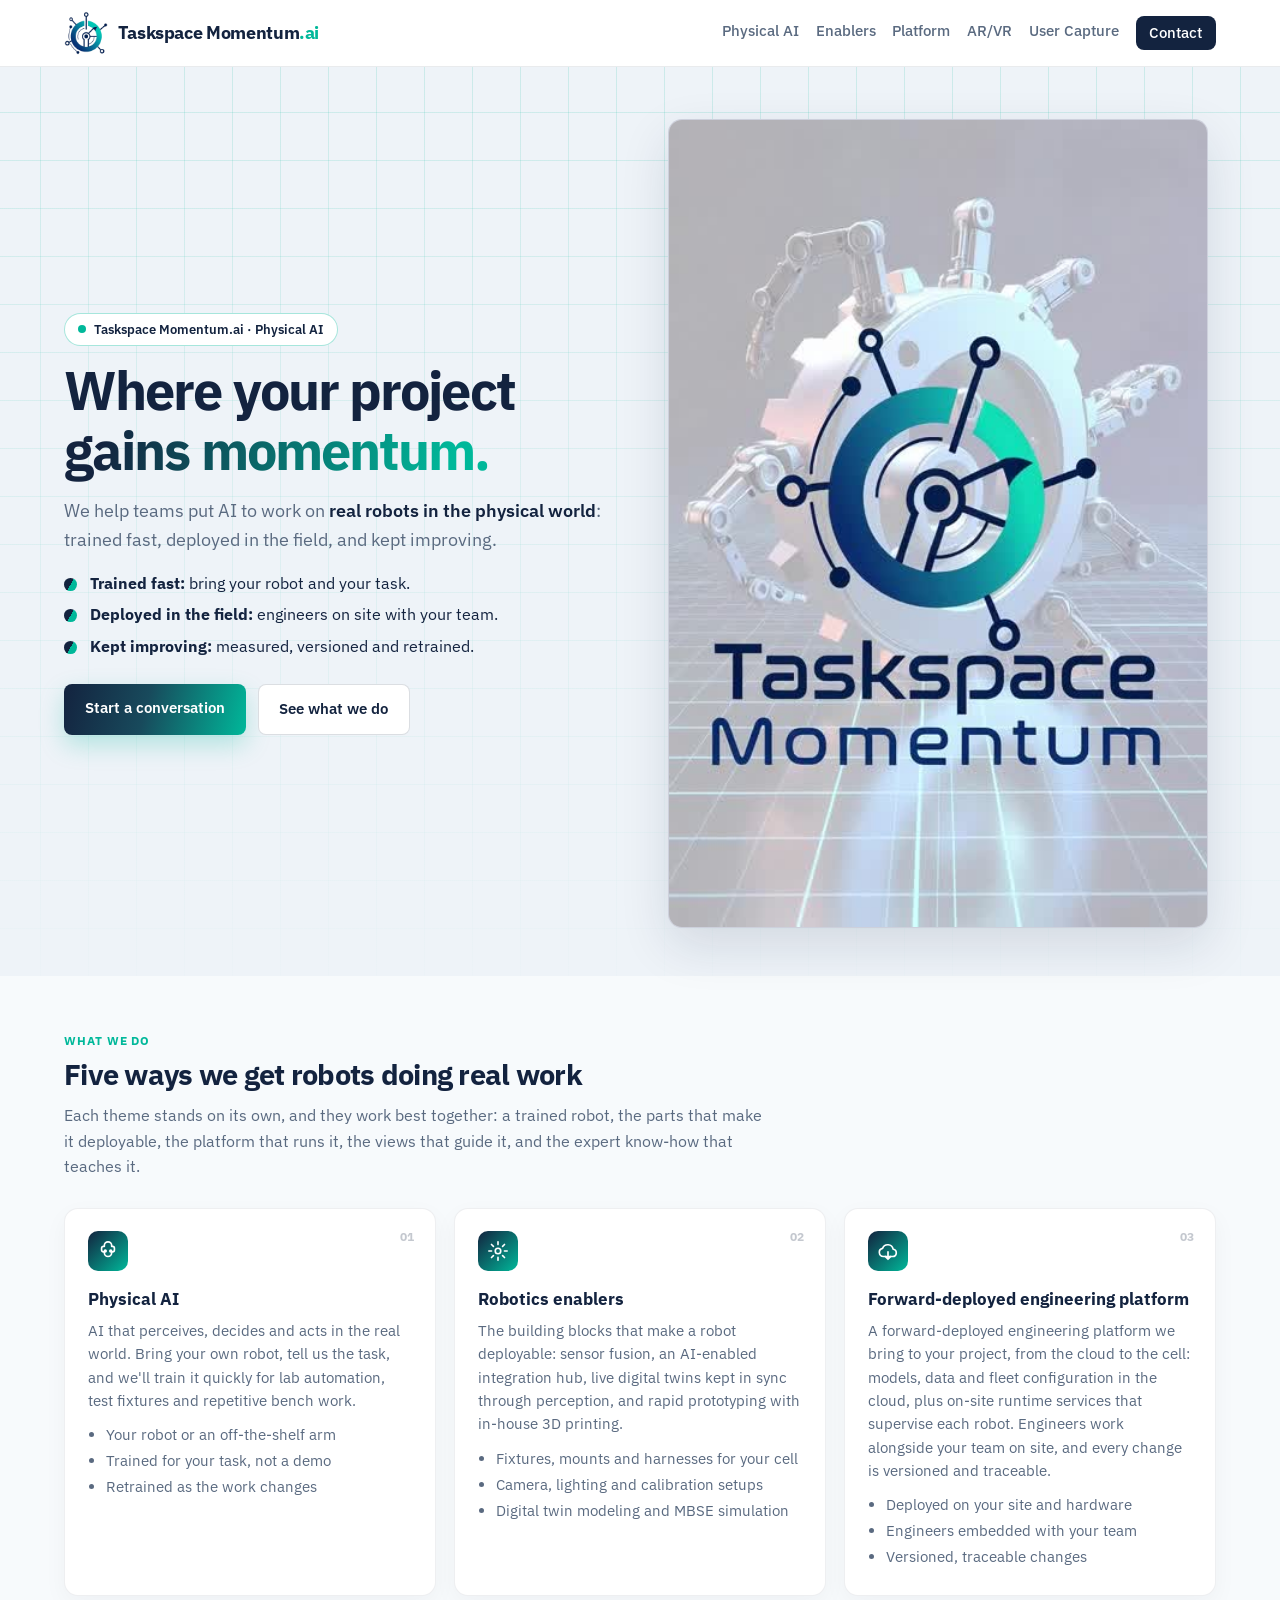
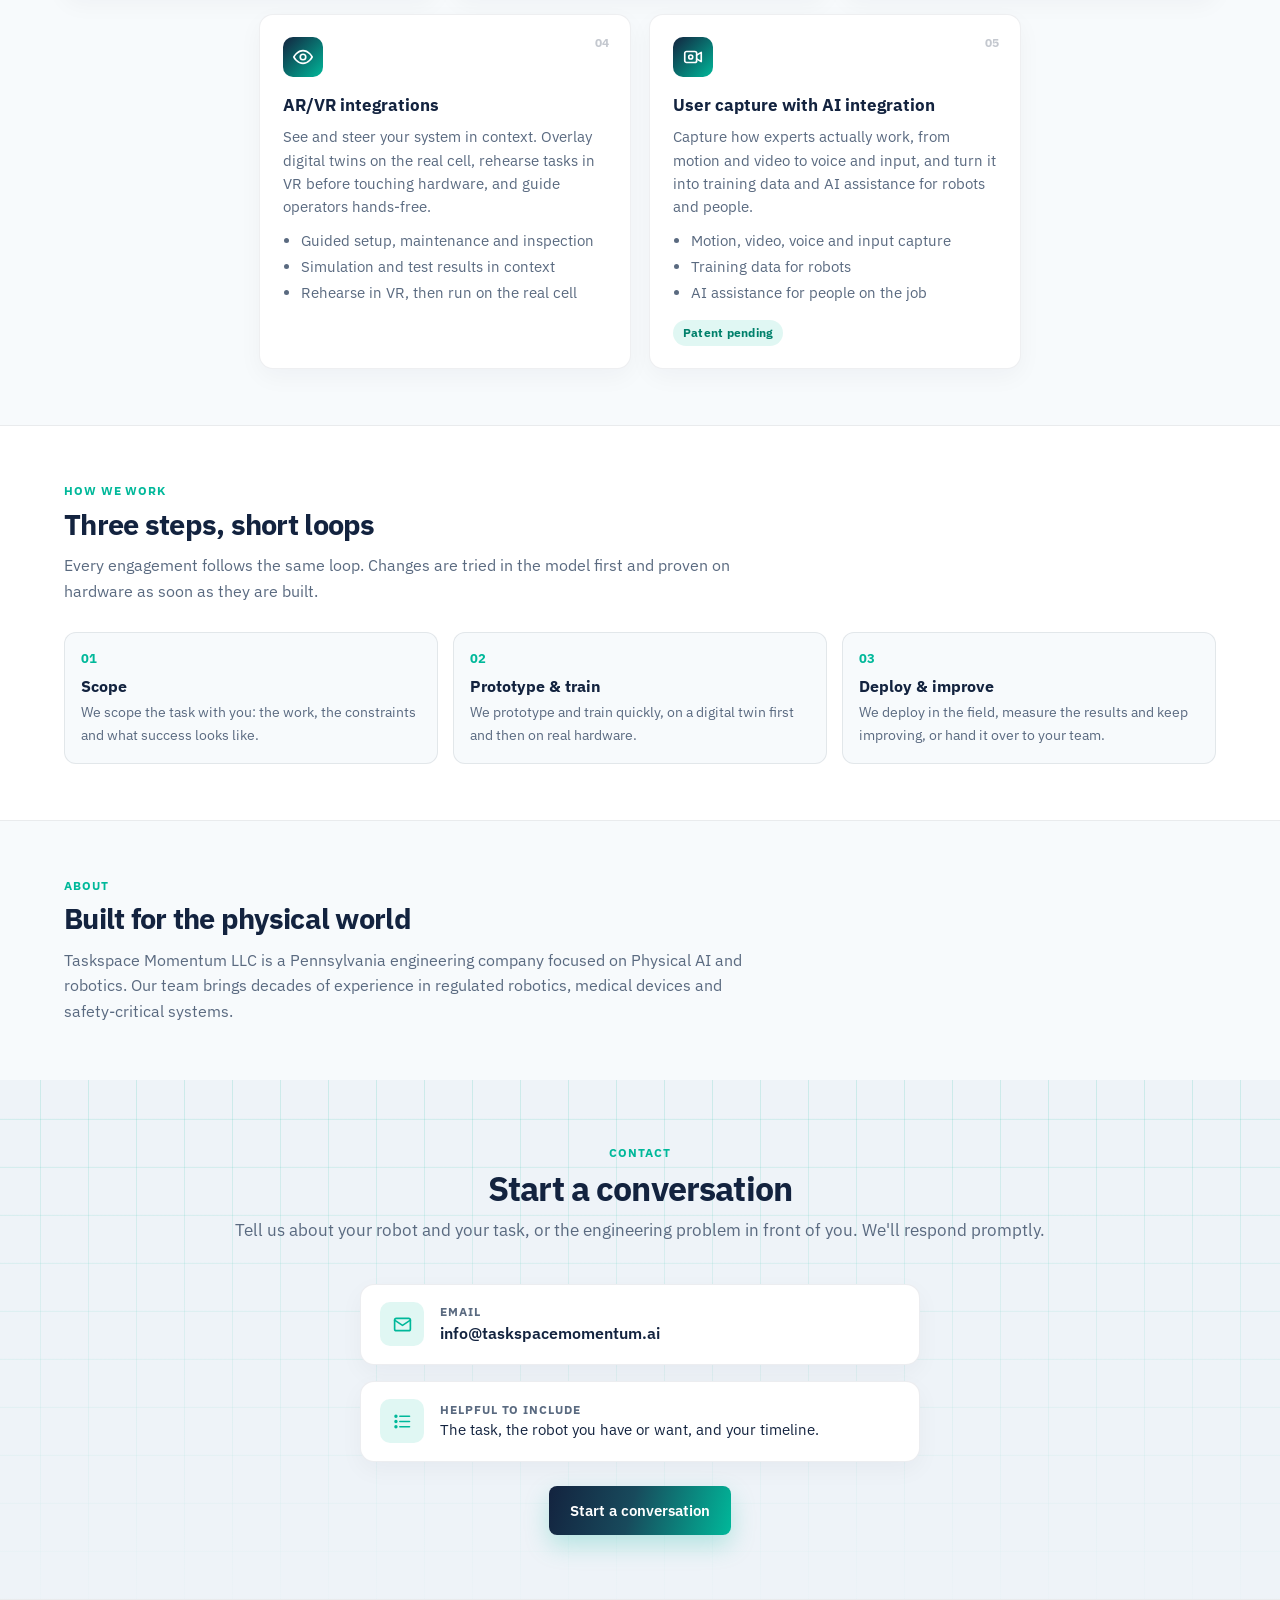
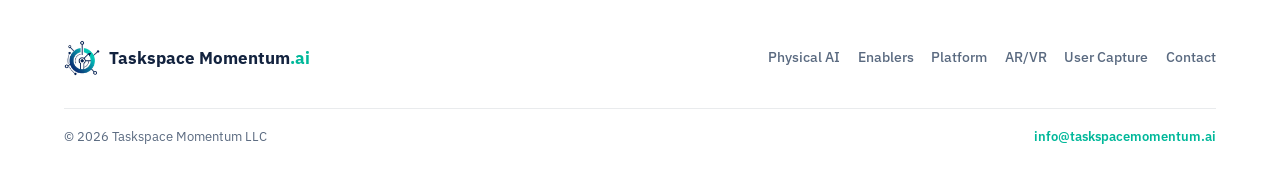
==== commit 7d4b200f: "Simplify site to a single scrolling Home page - One-page Home: hero (keeps the Physical AI hero vide" ====
--- a/index.html
+++ b/index.html
@@ -3,11 +3,13 @@
 <head>
   <meta charset="utf-8" />
   <meta name="viewport" content="width=device-width, initial-scale=1" />
-  <title>Taskspace Momentum.ai | Physical AI Company &middot; Forward-Deployed Engineering Accelerator</title>
-  <meta name="description" content="Where your project gains momentum. Taskspace Momentum is a Physical AI company. Our Forward-Deployed Engineering Accelerator covers robotics, computer vision, and augmented reality, with digital twin modeling and MBSE simulation for rapid implementation and testing." />
-  <meta property="og:title" content="Taskspace Momentum.ai | Physical AI Company &middot; Forward-Deployed Engineering Accelerator" />
-  <meta property="og:description" content="Where your project gains momentum. Taskspace Momentum is a Physical AI company. Our Forward-Deployed Engineering Accelerator covers robotics, computer vision, and augmented reality, with digital twin modeling and MBSE simulation for rapid implementation and testing." />
-  <meta property="og:image" content="assets/logo-icon.png" />
+  <title>Taskspace Momentum.ai | Physical AI &amp; Robotics</title>
+  <meta name="description" content="Where your project gains momentum. Taskspace Momentum puts AI to work on real robots in the physical world: trained fast, deployed in the field, and kept improving." />
+  <link rel="canonical" href="https://taskspacemomentum.ai/" />
+  <meta property="og:title" content="Taskspace Momentum.ai | Physical AI &amp; Robotics" />
+  <meta property="og:description" content="Where your project gains momentum. Taskspace Momentum puts AI to work on real robots in the physical world: trained fast, deployed in the field, and kept improving." />
+  <meta property="og:url" content="https://taskspacemomentum.ai/" />
+  <meta property="og:image" content="https://taskspacemomentum.ai/assets/logo-icon.png" />
   <link rel="icon" href="assets/favicon.ico" sizes="any" />
   <link rel="icon" type="image/png" sizes="32x32" href="assets/favicon-32.png" />
   <link rel="icon" type="image/png" sizes="64x64" href="assets/logo-icon-64.png" />
@@ -19,34 +21,32 @@
 </head>
 <body>
   <header class="site-header">
-    <a class="brand" href="index.html" aria-label="Taskspace Momentum.ai home">
+    <a class="brand" href="#top" aria-label="Taskspace Momentum.ai home">
       <img class="brand-icon" src="assets/logo-icon-256.png" width="44" height="44" alt="" />
       <span>Taskspace Momentum<span class="dot-ai">.ai</span></span>
     </a>
     <nav class="site-nav" aria-label="Main">
-      <a href="index.html" aria-current="page">Home</a>
-      <a href="index.html#accelerator">FDE Accelerator</a>
-      <a href="index.html#tools">Our Tools</a>
-      <a href="products.html">Enablers</a>
-      <a href="services.html">Engineering Services</a>
-      <a href="index.html#vv">Safety-Critical V&amp;V</a>
-      <a href="index.html#contact" class="nav-cta">Contact</a>
+      <a href="#physical-ai">Physical AI</a>
+      <a href="#enablers">Enablers</a>
+      <a href="#platform">Platform</a>
+      <a href="#ar-vr">AR/VR</a>
+      <a href="#user-capture">User Capture</a>
+      <a href="#contact" class="nav-cta">Contact</a>
     </nav>
   </header>
-
-  <div class="hero grid-bg">
+  <div class="hero grid-bg" id="top">
     <div>
-      <span class="hero-badge">Where your project gains momentum.</span>
-      <h1>Taskspace Momentum is a <span class="gradient-text">Physical AI company.</span></h1>
-      <p class="sub">Our <strong>Forward-Deployed Engineering Accelerator</strong> puts engineers on your robotics, computer vision, and augmented reality programs. Digital twin modeling and MBSE simulation let us implement and test fast.</p>
+      <span class="hero-badge">Taskspace Momentum.ai &middot; Physical AI</span>
+      <h1>Where your project <span class="gradient-text">gains momentum.</span></h1>
+      <p class="sub">We help teams put AI to work on <strong>real robots in the physical world</strong>: trained fast, deployed in the field, and kept improving.</p>
       <ul class="hero-points">
-        <li><strong>FDE Accelerator:</strong> engineers embedded with your team, on site or remote, across robotics, computer vision, and AR.</li>
-        <li><strong>Our tools:</strong> digital twin modeling updated live through perception, and MBSE simulation (SIL, MIL, HIL).</li>
-        <li><strong>Built to move fast:</strong> rapid implementation and testing, with safety-critical V&amp;V when it matters.</li>
+        <li><strong>Trained fast:</strong> bring your robot and your task.</li>
+        <li><strong>Deployed in the field:</strong> engineers on site with your team.</li>
+        <li><strong>Kept improving:</strong> measured, versioned and retrained.</li>
       </ul>
       <div class="cta-row">
-        <a class="cta cta-primary" href="#accelerator">Explore the FDE Accelerator</a>
-        <a class="cta cta-secondary" href="#contact">Start a conversation</a>
+        <a class="cta cta-primary" href="#contact">Start a conversation</a>
+        <a class="cta cta-secondary" href="#physical-ai">See what we do</a>
       </div>
     </div>
     <div class="hero-media">
@@ -57,277 +57,53 @@
       </div>
     </div>
   </div>
-
-  <section id="accelerator" class="af-wrap">
-    <div class="af">
-      <span class="af-badge"><svg viewBox="0 0 24 24" aria-hidden="true"><path d="M5 15c-1.5 1.5-2 5-2 5s3.5-.5 5-2"/><path d="M9 15 6 12c1.5-5 6-9 13-9 0 7-4 11.5-9 13l-1-1z"/><circle cx="15" cy="9" r="1.6"/></svg> Featured &middot; FDE Accelerator</span>
-      <p class="af-name">Forward-Deployed Engineering Accelerator (FDE)</p>
-      <h2>Engineers on your program, from first model to working system.</h2>
-      <p class="af-lead">Our forward-deployed engineers embed with your team, on site or remote, and get Physical AI working on real hardware. We model the system as a digital twin, simulate it with MBSE, then build and test in short loops until it works where it has to.</p>
-      <p class="af-steps-h">Three tracks</p>
-      <ul class="fde-tracks">
-          <li class="fde-track"><div class="fde-ico"><svg viewBox="0 0 24 24" aria-hidden="true"><path d="M3 21h10"/><path d="M8 21v-3"/><circle cx="8" cy="15.5" r="2.5"/><path d="M9.8 13.7 14 8.5"/><circle cx="15.5" cy="7" r="2"/><path d="M17.5 7H21v3.5"/><path d="M21 10.5h-2"/></svg></div><h3>Robotics</h3><p>Bring your own robot or pick a COTS arm. We integrate it, train it with Physical AI for your task, and deploy it as Robotics-as-a-Service.</p><ul><li>BYOR and COTS robot integration</li><li>Physical AI training on a live digital twin</li><li>RaaS deployment, monitoring, and retraining</li></ul><a class="af-link" href="#robotics-raas">The robotics track &rarr;</a></li>
-          <li class="fde-track"><div class="fde-ico"><svg viewBox="0 0 24 24" aria-hidden="true"><path d="M2 12s3.6-7 10-7 10 7 10 7-3.6 7-10 7S2 12 2 12z"/><circle cx="12" cy="12" r="3"/></svg></div><h3>Computer Vision</h3><p>Perception that holds up under real lighting, parts, and motion, built and tested against your sensors.</p><ul><li>Inspection and defect detection</li><li>Localization and tracking for picking and guidance</li><li>Sensor fusion that keeps the digital twin current</li></ul><a class="af-link" href="services.html#offerings">Computer vision services &rarr;</a></li>
-          <li class="fde-track"><div class="fde-ico"><svg viewBox="0 0 24 24" aria-hidden="true"><path d="M3 9a2 2 0 0 1 2-2h14a2 2 0 0 1 2 2v5a2 2 0 0 1-2 2h-4l-1.6-2.2a1.8 1.8 0 0 0-2.8 0L9 16H5a2 2 0 0 1-2-2V9z"/><circle cx="8" cy="11.5" r="1.4"/><circle cx="16" cy="11.5" r="1.4"/><path d="M12 3v2M7.5 3.8l.8 1.4M16.5 3.8l-.8 1.4"/></svg></div><h3>Augmented Reality</h3><p>AR that puts the model in front of the people doing the work: operators, technicians, and test engineers.</p><ul><li>Digital twin overlays on the real cell or bench</li><li>Guided setup, maintenance, and inspection</li><li>Simulation and test results in context</li></ul><a class="af-link" href="#contact">Talk to us about AR &rarr;</a></li>
-      </ul>
-      <p class="af-steps-h">How an FDE engagement runs</p>
-      <ol class="af-steps">
-        <li><strong>Embed</strong>Engineers join your team and pin down the task, constraints, and success metric.</li>
-        <li><strong>Model</strong>A digital twin of the cell or site and an MBSE system model with traced requirements.</li>
-        <li><strong>Simulate</strong>SIL and MIL runs and what-if tests before anything is built.</li>
-        <li><strong>Build &amp; test</strong>Rapid prototypes on a HIL bench, then on site, in short loops.</li>
-        <li><strong>Hand over or run</strong>Transfer to your team, or operate it as a service.</li>
-      </ol>
-      <div class="cta-row">
-        <a class="cta cta-light" href="#contact">Start an FDE conversation</a>
-        <a class="cta cta-ghost" href="#tools">See our tools &rarr;</a>
-      </div>
-      <p class="af-note">Scope and timeline are set per application after an initial conversation.</p>
+  <section id="themes" class="themes">
+    <span class="section-tag">What we do</span>
+    <h2>Five ways we get robots doing real work</h2>
+    <p class="lead">Each theme stands on its own, and they work best together: a trained robot, the parts that make it deployable, the platform that runs it, the views that guide it, and the expert know-how that teaches it.</p>
+    <div class="theme-grid">
+      <article class="card tile theme" id="physical-ai"><span id="robotics-raas" class="anchor-alias"></span><span class="tile-num">01</span><div class="ico"><svg viewBox="0 0 24 24" aria-hidden="true"><path d="M12 2a4 4 0 0 1 4 4v1h1a2 2 0 0 1 2 2v2a2 2 0 0 1-2 2h-1v1a4 4 0 0 1-8 0v-1H7a2 2 0 0 1-2-2V9a2 2 0 0 1 2-2h1V6a4 4 0 0 1 4-4z"/><circle cx="9" cy="12" r="1"/><circle cx="15" cy="12" r="1"/></svg></div><h3>Physical AI</h3><p>AI that perceives, decides and acts in the real world. Bring your own robot, tell us the task, and we'll train it quickly for lab automation, test fixtures and repetitive bench work.</p><ul><li>Your robot or an off-the-shelf arm</li><li>Trained for your task, not a demo</li><li>Retrained as the work changes</li></ul></article>
+      <article class="card tile theme" id="enablers"><span id="tools" class="anchor-alias"></span><span class="tile-num">02</span><div class="ico"><svg viewBox="0 0 24 24" aria-hidden="true"><circle cx="12" cy="12" r="3"/><path d="M12 2v3M12 19v3M2 12h3M19 12h3M4.9 4.9 7 7M17 17l2.1 2.1M4.9 19.1 7 17M17 7l2.1-2.1"/></svg></div><h3>Robotics enablers</h3><p>The building blocks that make a robot deployable: sensor fusion, an AI-enabled integration hub, live digital twins kept in sync through perception, and rapid prototyping with in-house 3D printing.</p><ul><li>Fixtures, mounts and harnesses for your cell</li><li>Camera, lighting and calibration setups</li><li>Digital twin modeling and MBSE simulation</li></ul></article>
+      <article class="card tile theme" id="platform"><span id="accelerator" class="anchor-alias"></span><span class="tile-num">03</span><div class="ico"><svg viewBox="0 0 24 24" aria-hidden="true"><path d="M7 18h10a4 4 0 0 0 .6-7.96A6 6 0 0 0 6.1 9.1 4.5 4.5 0 0 0 7 18z"/><path d="M12 13v8M9 18l3 3 3-3"/></svg></div><h3>Forward-deployed engineering platform</h3><p>A forward-deployed engineering platform we bring to your project, from the cloud to the cell: models, data and fleet configuration in the cloud, plus on-site runtime services that supervise each robot. Engineers work alongside your team on site, and every change is versioned and traceable.</p><ul><li>Deployed on your site and hardware</li><li>Engineers embedded with your team</li><li>Versioned, traceable changes</li></ul></article>
+      <article class="card tile theme" id="ar-vr"><span class="tile-num">04</span><div class="ico"><svg viewBox="0 0 24 24" aria-hidden="true"><path d="M2 12s3.6-7 10-7 10 7 10 7-3.6 7-10 7S2 12 2 12z"/><circle cx="12" cy="12" r="3"/></svg></div><h3>AR/VR integrations</h3><p>See and steer your system in context. Overlay digital twins on the real cell, rehearse tasks in VR before touching hardware, and guide operators hands-free.</p><ul><li>Guided setup, maintenance and inspection</li><li>Simulation and test results in context</li><li>Rehearse in VR, then run on the real cell</li></ul></article>
+      <article class="card tile theme" id="user-capture"><span class="tile-num">05</span><div class="ico"><svg viewBox="0 0 24 24" aria-hidden="true"><rect x="3" y="6" width="13" height="12" rx="2"/><path d="m16 10 5-3v10l-5-3"/><circle cx="9.5" cy="12" r="2.2"/></svg></div><h3>User capture with AI integration</h3><p>Capture how experts actually work, from motion and video to voice and input, and turn it into training data and AI assistance for robots and people.</p><ul><li>Motion, video, voice and input capture</li><li>Training data for robots</li><li>AI assistance for people on the job</li></ul><p class="theme-ip"><span class="status">Patent pending</span></p></article>
     </div>
   </section>
-
-  <section id="tools" class="dt-band">
-    <span class="section-tag">Our tools &middot; rapid implementation &amp; testing</span>
-    <h2>Model it, simulate it, test it. Fast.</h2>
-    <p class="lead">Two tools sit under every FDE engagement. Each change is tried in the model first, then proven on hardware as soon as it is built.</p>
-    <div class="dt-grid">
-      <article class="card dt-card">
-        <div class="dt-head"><div class="ico"><svg viewBox="0 0 24 24" aria-hidden="true"><path d="M7 3 2 5.5v6L7 14l5-2.5v-6L7 3z"/><path d="M2 5.5 7 8l5-2.5M7 8v6"/><path d="M15 10.5 20 13v6l-5 2.5-5-2.5"/><path d="M14 4.5h3.5A2.5 2.5 0 0 1 20 7v2.5"/><path d="m18 8 2 2 2-2"/></svg></div><h3>Digital twin modeling</h3></div>
-        <p>A live model of your robot cell, lab, or site, updated in real time through perception. Computer vision and sensor fusion keep poses, parts, and robot state in sync, so training and testing run on the setup you actually have.</p>
-        <ul><li>Perception-updated, real-time</li><li>Physical AI training and what-if runs</li><li>The same twin drives simulation, AR views, and HIL</li></ul>
-      </article>
-      <article class="card dt-card">
-        <div class="dt-head"><div class="ico"><svg viewBox="0 0 24 24" aria-hidden="true"><rect x="3" y="3" width="7" height="5" rx="1"/><rect x="14" y="3" width="7" height="5" rx="1"/><rect x="8.5" y="16" width="7" height="5" rx="1"/><path d="M6.5 8v3.5h11V8M12 11.5V16"/></svg></div><h3>MBSE simulation</h3></div>
-        <p>Model-based systems engineering: requirements, architecture, and behavior in one system model that runs as a simulation. Every requirement links to a test, run as SIL and MIL early and HIL on the bench.</p>
-        <ul><li>One system model with traced requirements</li><li>SIL, MIL, and HIL test campaigns</li><li>Automated regression as models and code change</li></ul>
-      </article>
-    </div>
-    <div class="card tools-loop"><p class="af-steps-h tools-loop-h">Rapid implementation &amp; testing loop</p><ol class="flow"><li><span class="flow-n">1</span><strong>Model</strong><span>digital twin and MBSE system model</span></li><li><span class="flow-n">2</span><strong>Simulate</strong><span>SIL / MIL runs and what-if tests</span></li><li><span class="flow-n">3</span><strong>Build</strong><span>rapid prototypes, in-house 3D printing and electronics</span></li><li><span class="flow-n">4</span><strong>Test</strong><span>HIL bench, then on site, with traced results</span></li></ol><p class="flow-loop"><span aria-hidden="true">&#8635;</span> Test results update the twin and the model, so the next change is tried first in simulation.</p></div>
-    <p class="section-foot"><a class="text-link" href="products.html#digital-twin">More on digital twins &amp; rapid prototyping &rarr;</a></p>
+  <section id="how" class="how">
+    <span class="section-tag">How we work</span>
+    <h2>Three steps, short loops</h2>
+    <p class="lead">Every engagement follows the same loop. Changes are tried in the model first and proven on hardware as soon as they are built.</p>
+    <ol class="accel-steps steps-3">
+      <li><strong>Scope</strong>We scope the task with you: the work, the constraints and what success looks like.</li>
+      <li><strong>Prototype &amp; train</strong>We prototype and train quickly, on a digital twin first and then on real hardware.</li>
+      <li><strong>Deploy &amp; improve</strong>We deploy in the field, measure the results and keep improving, or hand it over to your team.</li>
+    </ol>
   </section>
-
-  <div class="strip">
-    <span>Physical AI</span><span>Forward-deployed engineering</span><span>Robotics</span><span>Computer vision</span><span>Augmented reality</span><span>Digital twin modeling</span><span>MBSE simulation</span><span>SIL / MIL / HIL</span><span>Rapid implementation &amp; testing</span><span>Bring Your Own Robot</span><span>Robotics-as-a-Service</span><span>Safety-critical V&amp;V</span>
-  </div>
-
-  <section id="robotics-raas" class="af-wrap">
-    <div class="af">
-      <div class="af-top">
-        <div class="af-intro">
-          <span class="af-badge"><svg viewBox="0 0 24 24" aria-hidden="true"><path d="M3 21h10"/><path d="M8 21v-3"/><circle cx="8" cy="15.5" r="2.5"/><path d="M9.8 13.7 14 8.5"/><circle cx="15.5" cy="7" r="2"/><path d="M17.5 7H21v3.5"/><path d="M21 10.5h-2"/></svg> FDE Accelerator &middot; Robotics track</span>
-          <p class="af-name">Bring Your Own Robot &middot; Robotics-as-a-Service (RaaS)</p>
-          <h2>Bring your own robot. We train it, very quickly, to do your task.</h2>
-          <p class="af-lead">A Gen AI lifecycle for Robotics-as-a-Service (RaaS) software development, built on Physical AI training and deployment. Bring the robot you already own or prefer (BYOR). We connect it to our AI-enabled robot integration hub, train it for your task in simulation and with AI in the loop, deploy it as a service, and keep improving it from real operating data.</p>
-          <div class="cta-row">
-            <a class="cta cta-light" href="#contact">Start a robotics conversation</a>
-            <a class="cta cta-ghost" href="products.html#byor">Bring your own robot &rarr;</a>
-          </div>
-        </div>
-        <aside class="af-side" aria-label="Robotics track specialties">
-          <p class="af-side-h">Specialties</p>
-          <ul class="af-spec">
-            <li><svg viewBox="0 0 24 24" aria-hidden="true"><path d="M9 3h6M10 3v6L4.6 18.6A1.6 1.6 0 0 0 6 21h12a1.6 1.6 0 0 0 1.4-2.4L14 9V3"/><path d="M7.5 15h9"/></svg><div><strong>Lab automation</strong><span>Instrument tending, sample and labware handling, repeatable scripted runs.</span></div></li>
-            <li><svg viewBox="0 0 24 24" aria-hidden="true"><path d="M3 21h18"/><path d="M5 21V10h4v11"/><path d="M15 21v-5h4v5"/><path d="M5 10V6h14v4h-4"/><path d="M12 6V3"/></svg><div><strong>Test lab fixtures</strong><span>Robot-tended fixtures, nests, and mounts for your test lab and devices under test.</span></div></li>
-            <li><svg viewBox="0 0 24 24" aria-hidden="true"><path d="M22 12h-4l-3 9L9 3l-3 9H2"/></svg><div><strong>Reliability test fixtures</strong><span>Fixtures and robot-driven cycling for repeatable reliability and life testing.</span></div></li>
-          </ul>
-          <a class="af-hub" href="#integration-hub"><svg viewBox="0 0 24 24" aria-hidden="true"><circle cx="12" cy="12" r="3"/><circle cx="4" cy="5" r="2"/><circle cx="20" cy="5" r="2"/><circle cx="4" cy="19" r="2"/><circle cx="20" cy="19" r="2"/><path d="M5.6 6.4 9.8 10M18.4 6.4 14.2 10M5.6 17.6l4.2-3.6M18.4 17.6l-4.2-3.6"/></svg><div><strong>Enabled by the AI-enabled robot integration hub</strong><span>Sensor fusion and AI-in-the-loop automated training &rarr;</span></div></a>
-        </aside>
-      </div>
-      <p class="af-steps-h">The Gen AI lifecycle</p>
-      <ol class="af-steps">
-        <li><strong>Bring your own robot</strong>Your existing or preferred off-the-shelf arm, gripper, and controller. No robot yet? We help you choose one.</li>
-        <li><strong>Connect to the hub</strong>Robot, cameras, and sensors join the integration hub, with sensor fusion across them.</li>
-        <li><strong>Physical AI training</strong>Simulation on a live <a class="af-link" href="#tools">digital twin</a> plus AI-in-the-loop training on fused, real sensor data, for your task.</li>
-        <li><strong>Deploy as RaaS</strong>Verified on the bench first, then live as a Robotics-as-a-Service deployment.</li>
-        <li><strong>Monitor &amp; retrain</strong>Operating data feeds retraining; every update is verified before it reaches the cell.</li>
-      </ol>
-      <p class="af-loop"><span aria-hidden="true">&#8635;</span> Monitor &amp; retrain loops back into training, so your robot keeps getting better at your task.</p>
-      <p class="af-note">Scope and timeline are set per application after an initial conversation.</p>
-    </div>
-  </section>
-
-  <section id="enablers">
-    <span class="section-tag">Physical AI &amp; Robotics Enablers</span>
-    <h2>Physical AI &amp; Robotics Enablers</h2>
-    <p class="lead">The products behind the FDE Accelerator. The AI-enabled robot integration hub is the enabling product; the others round out the cell, the bench, and the evidence. Each is also available on its own.</p>
-    <article class="card product-featured" id="integration-hub">
-      <div class="pf-main">
-        <span class="pf-badge">Enabling product &middot; powers the robotics track</span>
-        <div class="pf-title"><div class="ico"><svg viewBox="0 0 24 24" aria-hidden="true"><circle cx="12" cy="12" r="3"/><circle cx="4" cy="5" r="2"/><circle cx="20" cy="5" r="2"/><circle cx="4" cy="19" r="2"/><circle cx="20" cy="19" r="2"/><path d="M5.6 6.4 9.8 10M18.4 6.4 14.2 10M5.6 17.6l4.2-3.6M18.4 17.6l-4.2-3.6"/></svg></div><h3>AI-enabled robot integration hub</h3></div>
-        <p class="pf-lead">An AI-enabled hub for integrating off-the-shelf robots into your application, and the enabling product behind the robotics track of our FDE Accelerator. It brings arms, grippers, cameras, and sensors onto one integration layer, and uses sensor fusion to drive AI-in-the-loop automated training, so behaviors are trained and checked against real sensor data instead of hand-tuned for every new robot.</p>
-        <div class="cta-row">
-          <a class="cta cta-primary" href="#contact">Talk to us about the hub</a>
-          <a class="cta cta-secondary" href="#robotics-raas">How the robotics track uses it</a>
-        </div>
-      </div>
-      <ul class="pf-points">
-        <li><strong>Off-the-shelf robot integration</strong>Arms, grippers, and controllers from different vendors, connected through one hub.</li>
-        <li><strong>Sensor fusion</strong>Cameras, depth, force/torque, and robot state combined into one consistent view of the task space.</li>
-        <li><strong>AI-in-the-loop automated training</strong>Fused, real-world data feeds training and retraining of Physical AI behaviors.</li>
-        <li><strong>Verification hooks</strong>HIL, SIL, and MIL test points so every change is verified before it reaches the cell.</li>
-      </ul>
-    </article>
-    <div class="grid-3" style="margin-top:1.15rem">
-      <a class="card tile enabler-tile" href="products.html#product-lines"><div class="ico"><svg viewBox="0 0 24 24" aria-hidden="true"><path d="M3 21h10"/><path d="M8 21v-3"/><circle cx="8" cy="15.5" r="2.5"/><path d="M9.8 13.7 14 8.5"/><circle cx="15.5" cy="7" r="2"/><path d="M17.5 7H21v3.5"/><path d="M21 10.5h-2"/></svg></div><h3>RaaS cell deployments</h3><p>Robotic cells built on commercial off-the-shelf hardware, delivered and supported as a service: installation, monitoring, maintenance, and controlled updates.</p></a>
-      <a class="card tile enabler-tile" href="products.html#product-lines"><div class="ico"><svg viewBox="0 0 24 24" aria-hidden="true"><path d="M3 21h18"/><path d="M5 21V10h4v11"/><path d="M15 21v-5h4v5"/><path d="M5 10V6h14v4h-4"/><path d="M12 6V3"/></svg></div><h3>Test lab &amp; reliability fixtures</h3><p>Modular fixture, mount, and interface designs for devices under test, robot cells, and camera setups, including robot-tended fixtures for reliability and life testing.</p></a>
-      <a class="card tile enabler-tile" href="products.html#product-lines"><div class="ico"><svg viewBox="0 0 24 24" aria-hidden="true"><path d="M9 3h6M10 3v6L4.6 18.6A1.6 1.6 0 0 0 6 21h12a1.6 1.6 0 0 0 1.4-2.4L14 9V3"/><path d="M7.5 15h9"/></svg></div><h3>Lab automation kits</h3><p>Building blocks for automated test cells: instrument tending, part and sample handling, and structured data capture for repeatable experiments.</p></a>
-      <a class="card tile enabler-tile" href="products.html#product-lines"><div class="ico"><svg viewBox="0 0 24 24" aria-hidden="true"><path d="M21 16V8a2 2 0 0 0-1-1.73l-7-4a2 2 0 0 0-2 0l-7 4A2 2 0 0 0 3 8v8a2 2 0 0 0 1 1.73l7 4a2 2 0 0 0 2 0l7-4A2 2 0 0 0 21 16z"/><polyline points="3.27 6.96 12 12.01 20.73 6.96"/><line x1="12" y1="22.08" x2="12" y2="12"/></svg></div><h3>Physical AI HIL test rig</h3><p>A configurable hardware-in-the-loop bench for exercising perception, planning, and control against real sensors and actuators, with automated regression.</p></a>
-      <a class="card tile enabler-tile" href="products.html#product-lines"><div class="ico"><svg viewBox="0 0 24 24" aria-hidden="true"><path d="M2 12s3.6-7 10-7 10 7 10 7-3.6 7-10 7S2 12 2 12z"/><circle cx="12" cy="12" r="3"/></svg></div><h3>CV perception module</h3><p>A computer-vision software module for inspection, localization, and tracking, designed to drop into robot cells and test rigs.</p></a>
-      <a class="card tile enabler-tile" href="products.html#product-lines"><div class="ico"><svg viewBox="0 0 24 24" aria-hidden="true"><rect x="3" y="4" width="18" height="13" rx="2"/><path d="M6 12h2l2-4 3 7 2-3h3"/><path d="M8 21h8M12 17v4"/></svg></div><h3>Verification &amp; traceability toolkit</h3><p>Templates and tooling for test plans, requirement-to-test trace, and executed records, built from our safety-critical V&amp;V and V-model practice.</p></a>
-    </div>
-    <p class="section-foot"><a class="text-link" href="products.html">All Physical AI &amp; Robotics Enablers &rarr;</a></p>
-  </section>
-
-  <section id="services" class="grid-bg">
-    <span class="section-tag">Engineering Services</span>
-    <h2>Engineering Services behind every deployment</h2>
-    <p class="lead">Research, development, design, and commercialization of software, computer vision, robotics, and automation, plus systems integration consulting. These services support the FDE Accelerator and the enablers, and are available on their own.</p>
-    <div class="grid-3">
-      <div class="card tile"><span class="tile-num">01</span><div class="ico"><svg viewBox="0 0 24 24" aria-hidden="true"><path d="M2 12s3.6-7 10-7 10 7 10 7-3.6 7-10 7S2 12 2 12z"/><circle cx="12" cy="12" r="3"/></svg></div><h3>Physical AI &amp; computer vision</h3><p>Perception, planning, and control software designed and tested against real sensors, real lighting, and real hardware: inspection, localization, tracking, and guidance.</p></div>
-      <div class="card tile"><span class="tile-num">02</span><div class="ico"><svg viewBox="0 0 24 24" aria-hidden="true"><path d="M3 21h10"/><path d="M8 21v-3"/><circle cx="8" cy="15.5" r="2.5"/><path d="M9.8 13.7 14 8.5"/><circle cx="15.5" cy="7" r="2"/><path d="M17.5 7H21v3.5"/><path d="M21 10.5h-2"/></svg></div><h3>Robotics-as-a-Service</h3><p>Robotic capability delivered as an operable service: scoped to a defined task, integrated on site, then monitored, maintained, and improved under change control.</p></div>
-      <div class="card tile"><span class="tile-num">03</span><div class="ico"><svg viewBox="0 0 24 24" aria-hidden="true"><circle cx="12" cy="12" r="3"/><path d="M12 2v3M12 19v3M2 12h3M19 12h3M4.9 4.9 7 7M17 17l2.1 2.1M4.9 19.1 7 17M17 7l2.1-2.1"/></svg></div><h3>Robotics &amp; automation integration</h3><p>Off-the-shelf arms, grippers, cameras, and controllers selected for the task and integrated into cells and workflows. Vendor-agnostic and built around your process.</p></div>
-      <div class="card tile"><span class="tile-num">04</span><div class="ico"><svg viewBox="0 0 24 24" aria-hidden="true"><circle cx="12" cy="12" r="9"/><path d="m15.5 8.5-2 5-5 2 2-5 5-2z"/></svg></div><h3>Forward-deployed engineering</h3><p>The engineers behind the FDE Accelerator: on your floor, in your lab, or embedded with your team to integrate, test, and stabilize. On site when it matters, remote when that is enough.</p></div>
-      <div class="card tile"><span class="tile-num">05</span><div class="ico"><svg viewBox="0 0 24 24" aria-hidden="true"><rect x="3" y="4" width="18" height="13" rx="2"/><path d="M6 12h2l2-4 3 7 2-3h3"/><path d="M8 21h8M12 17v4"/></svg></div><h3>Safety-critical V&amp;V / HIL</h3><p>Hardware-in-the-loop benches with Physical AI, lab automation, custom fixtures, and traceable test plans, so problems surface on the bench instead of in the field.</p></div>
-      <div class="card tile"><span class="tile-num">06</span><div class="ico"><svg viewBox="0 0 24 24" aria-hidden="true"><path d="M12 3 4 6v6c0 4.5 3.4 8.2 8 9 4.6-.8 8-4.5 8-9V6l-8-3z"/><path d="m9 12 2 2 4-4"/></svg></div><h3>Safety-critical V-model development</h3><p>Design, development, documentation, and testing on a V-model lifecycle, from user needs to validation, with every requirement traced to verification evidence your reviewers can follow.</p></div>
-    </div>
-    <p class="section-foot"><a class="text-link" href="services.html">Full Engineering Services overview &rarr;</a></p>
-  </section>
-
-  <section id="vv" class="grid-bg">
-    <span class="section-tag">Engineering Services &middot; Safety-critical V&amp;V</span>
-    <h2>Safety-Critical V&amp;V</h2>
-    <p class="lead">Prove Physical AI and automation under real hardware constraints before you scale or ship.</p>
-    <div class="grid">
-      <div class="card"><div class="ico"><svg viewBox="0 0 24 24" aria-hidden="true"><rect x="3" y="4" width="18" height="13" rx="2"/><path d="M6 12h2l2-4 3 7 2-3h3"/><path d="M8 21h8M12 17v4"/></svg></div><h3>Hardware-in-the-loop with Physical AI</h3><p>Closed-loop benches that couple perception, planning, and control to real sensors and actuators (or high-fidelity plant models) so timing and integration failures show up early.</p></div>
-      <div class="card"><div class="ico"><svg viewBox="0 0 24 24" aria-hidden="true"><path d="M9 3h6M10 3v6L4.6 18.6A1.6 1.6 0 0 0 6 21h12a1.6 1.6 0 0 0 1.4-2.4L14 9V3"/><path d="M7.5 15h9"/></svg></div><h3>Lab automation</h3><p>Automated test cells, data capture, and repeatable experiment workflows for algorithms, components, and subsystems.</p></div>
-      <div class="card"><div class="ico"><svg viewBox="0 0 24 24" aria-hidden="true"><path d="M3 21h18"/><path d="M5 21V10h4v11"/><path d="M15 21v-5h4v5"/><path d="M5 10V6h14v4h-4"/><path d="M12 6V3"/></svg></div><h3>Custom fixture development</h3><p>Mechanical and electrical fixtures, mounts, and interfaces tailored to your DUT, cell, or vision setup.</p></div>
-      <div class="card"><div class="ico"><svg viewBox="0 0 24 24" aria-hidden="true"><path d="M22 12h-4l-3 9L9 3l-3 9H2"/></svg></div><h3>Test plans &amp; traceability</h3><p>Pass/fail criteria and regression suites that keep pace as software and models iterate through engineering and commercialization gates.</p></div>
-    </div>
-    <div id="safety" class="subsection">
-      <span class="section-tag">V-model engineering</span>
-      <h3 class="sub-h">Safety-critical V-model design, development, documentation &amp; testing</h3>
-      <p class="lead">For systems where failure is unacceptable. User needs and system requirements decompose down the left side of the V; each level is verified or validated at its matching level on the right, and the trace between them is kept current as the design changes.</p>
-      <div class="vmodel-wrap"><figure class="media-card diagram-card" style="margin:0"><svg viewBox="0 0 720 392" role="img" aria-label="V-model. Left side, top to bottom: User Needs, System Requirements, Subsystem Design, Detailed Design including SIL and MIL, down to Implementation. Right side, bottom to top: Component Verification, Integration Testing, System Verification including Physical AI and HIL, and Validation against user needs. Each left level is linked across to its matching right level.">
-  <defs>
-    <linearGradient id="vg" x1="0" x2="1"><stop offset="0" stop-color="#13233f"/><stop offset="1" stop-color="#00b89a"/></linearGradient>
-    <linearGradient id="vgh" x1="0" x2="1"><stop offset="0" stop-color="#ffffff"/><stop offset="1" stop-color="#d9f6ef"/></linearGradient>
-    <marker id="ah" viewBox="0 0 10 10" refX="8" refY="5" markerWidth="6" markerHeight="6" orient="auto"><path d="M0 0 10 5 0 10z" fill="#5a6a80"/></marker>
-  </defs>
-  <g stroke="#00b89a" stroke-width="1.6" stroke-dasharray="6 5"><line x1="206" y1="41" x2="514" y2="41"/><line x1="236" y1="113" x2="484" y2="113"/><line x1="266" y1="185" x2="454" y2="185"/><line x1="296" y1="257" x2="424" y2="257"/></g>
-  <g stroke="#5a6a80" stroke-width="1.6" fill="none" marker-end="url(#ah)"><path d="M110 66 L140 85"/><path d="M580 87 L610 69"/><path d="M140 138 L170 157"/><path d="M550 159 L580 141"/><path d="M170 210 L200 229"/><path d="M520 231 L550 213"/><path d="M200 282 L276 306"/><path d="M444 306 L516 284"/></g>
-  <g font-family="IBM Plex Sans, sans-serif" font-size="11" font-weight="600" fill="#00806b" text-anchor="middle"><rect x="324" y="32" width="72" height="18" rx="9" fill="#fff"/><text x="360" y="45">validates</text><rect x="327" y="104" width="66" height="18" rx="9" fill="#fff"/><text x="360" y="117">verifies</text><rect x="296" y="176" width="128" height="18" rx="9" fill="#fff"/><text x="360" y="189">integrates &amp; tests</text><rect x="327" y="248" width="66" height="18" rx="9" fill="#fff"/><text x="360" y="261">verifies</text></g>
-  <g font-family="IBM Plex Sans, sans-serif" text-anchor="middle"><rect x="20" y="16" width="180" height="50" rx="9" fill="#13233f"/><text x="110" y="38" fill="#fff" font-size="13.5" font-weight="700">User Needs</text><text x="110" y="54" fill="#9fdccf" font-size="11">stakeholder &amp; operator needs</text><rect x="520" y="16" width="180" height="50" rx="9" fill="#fff" stroke="#00b89a" stroke-width="2"/><text x="610" y="38" fill="#13233f" font-size="13.5" font-weight="700">Validation</text><text x="610" y="54" fill="#00806b" font-size="11" font-weight="500">against user needs</text><rect x="50" y="88" width="180" height="50" rx="9" fill="#13233f"/><text x="140" y="110" fill="#fff" font-size="13.5" font-weight="700">System Requirements</text><text x="140" y="126" fill="#9fdccf" font-size="11">testable &amp; traced</text><rect x="490" y="88" width="180" height="50" rx="9" fill="url(#vgh)" stroke="#00b89a" stroke-width="2"/><text x="580" y="110" fill="#13233f" font-size="13.5" font-weight="700">System Verification</text><text x="580" y="126" fill="#00806b" font-size="11" font-weight="700">incl. Physical AI / HIL</text><rect x="80" y="160" width="180" height="50" rx="9" fill="#13233f"/><text x="170" y="182" fill="#fff" font-size="13.5" font-weight="700">Subsystem Design</text><text x="170" y="198" fill="#9fdccf" font-size="11">architecture &amp; interfaces</text><rect x="460" y="160" width="180" height="50" rx="9" fill="#fff" stroke="#00b89a" stroke-width="2"/><text x="550" y="182" fill="#13233f" font-size="13.5" font-weight="700">Integration Testing</text><text x="550" y="198" fill="#00806b" font-size="11" font-weight="500">subsystems &amp; interfaces</text><rect x="110" y="232" width="180" height="50" rx="9" fill="#13233f"/><text x="200" y="254" fill="#fff" font-size="13.5" font-weight="700">Detailed Design</text><text x="200" y="270" fill="#9fdccf" font-size="11">incl. SIL &amp; MIL</text><rect x="430" y="232" width="180" height="50" rx="9" fill="#fff" stroke="#00b89a" stroke-width="2"/><text x="520" y="254" fill="#13233f" font-size="13.5" font-weight="700">Component Verification</text><text x="520" y="270" fill="#00806b" font-size="11" font-weight="500">unit &amp; component test</text><rect x="270" y="304" width="180" height="50" rx="9" fill="url(#vg)"/><text x="360" y="326" fill="#fff" font-size="13.5" font-weight="700">Implementation</text><text x="360" y="342" fill="#e6fbf6" font-size="11">software, controls &amp; hardware</text></g>
-  <text x="360" y="382" font-family="IBM Plex Sans, sans-serif" font-size="12" fill="#5a6a80" text-anchor="middle">Definition &amp; decomposition (left) &#8226; Verification &amp; validation (right)</text>
-</svg><figcaption>Each level on the left is verified or validated at the matching level on the right: user needs by validation, system requirements by system verification (including Physical AI / HIL), subsystem design by integration testing, and detailed design (with SIL &amp; MIL) by component verification.</figcaption></figure></div>
-      <div style="margin-top:1.5rem">
-    <div class="grid">
-      <div class="card"><div class="ico"><svg viewBox="0 0 24 24" aria-hidden="true"><path d="M12 2a4 4 0 0 1 4 4v1h1a2 2 0 0 1 2 2v2a2 2 0 0 1-2 2h-1v1a4 4 0 0 1-8 0v-1H7a2 2 0 0 1-2-2V9a2 2 0 0 1 2-2h1V6a4 4 0 0 1 4-4z"/><circle cx="9" cy="12" r="1"/><circle cx="15" cy="12" r="1"/></svg></div><h3>V-model design</h3><p>From user needs to system requirements, subsystem architecture, and detailed design, with a matching verification or validation level on the right side of the V.</p></div>
-      <div class="card"><div class="ico"><svg viewBox="0 0 24 24" aria-hidden="true"><polyline points="16 18 22 12 16 6"/><polyline points="8 6 2 12 8 18"/></svg></div><h3>Development</h3><p>Disciplined implementation of software, controls, and integrated subsystems with configuration management.</p></div>
-      <div class="card"><div class="ico"><svg viewBox="0 0 24 24" aria-hidden="true"><path d="M14 3H6a2 2 0 0 0-2 2v14a2 2 0 0 0 2 2h12a2 2 0 0 0 2-2V9l-6-6z"/><path d="M14 3v6h6"/><path d="M8 13h8M8 17h5"/></svg></div><h3>Documentation</h3><p>Requirements, design, interface, risk/hazard, and verification artifacts ready for review boards and commercialization gates.</p></div>
-      <div class="card"><div class="ico"><svg viewBox="0 0 24 24" aria-hidden="true"><path d="M12 3 4 6v6c0 4.5 3.4 8.2 8 9 4.6-.8 8-4.5 8-9V6l-8-3z"/><path d="m9 12 2 2 4-4"/></svg></div><h3>Testing</h3><p>Component, integration, and system verification, then validation against user needs, with SIL &amp; MIL early and Physical AI / HIL at the system level.</p></div>
-    </div>
-      </div>
-      <a class="card agile-teaser" href="services.html#agile-v-model">
-        <img src="assets/agile-v-model-960.jpg" width="960" height="600" loading="lazy" alt="Agile V-Model with Gen-AI assist: sprint loop feeding a software V-model with Gen-AI callouts" />
-        <div>
-          <span class="section-tag">Software lifecycle view</span>
-          <h3>Agile V-Model with Gen-AI assist</h3>
-          <p>Sprints run inside the V: every design level links across to its test level, and Gen-AI assists from story refinement to UAT, with the biggest gains in regression, verification, and acceptance testing.</p>
-          <span class="text-link">See the full diagram &rarr;</span>
-        </div>
-      </a>
-    </div>
-  </section>
-
-  <section id="about">
+  <section id="about" class="about-short">
     <span class="section-tag">About</span>
     <h2>Built for the physical world</h2>
-    <p class="lead">Taskspace Momentum LLC is a Physical AI company. Our Forward-Deployed Engineering Accelerator embeds engineers with your team across robotics, computer vision, and augmented reality, using digital twin modeling and MBSE simulation to implement and test quickly. Behind it are our enablers, led by the AI-enabled robot integration hub, and engineering services with safety-critical V&amp;V.</p>
-    <p class="lead">In robotics, the <em>task space</em> is where the work actually happens: the end-effector frame, the cell, the aisle, the site. Our name points at that reality: momentum in the places automation has to earn its keep.</p>
-    <div class="grid">
-      <div class="card"><h3>Embed</h3><p>Forward-deployed engineers on your robotics, computer vision, or AR program, on site or remote.</p></div>
-      <div class="card"><h3>Model &amp; test</h3><p>Digital twins and MBSE simulation, so changes are tried in the model and proven on hardware fast.</p></div>
-      <div class="card"><h3>Enable</h3><p>The integration hub, perception, fixtures, and verification tooling that make each deployment repeatable.</p></div>
-      <div class="card"><h3>Engineer</h3><p>Systems engineering, integration, and safety-critical V&amp;V, on site or remote.</p></div>
-    </div>
+    <p class="lead">Taskspace Momentum LLC is a Pennsylvania engineering company focused on Physical AI and robotics. Our team brings decades of experience in regulated robotics, medical devices and safety-critical systems.</p>
   </section>
-
   <section id="contact" class="contact grid-bg">
     <div class="contact-head">
       <span class="section-tag">Contact</span>
-      <h2>Start a Conversation</h2>
-      <p>Tell us about your robot and your task, or your engineering challenge, and we'll respond promptly.</p>
+      <h2>Start a conversation</h2>
+      <p>Tell us about your robot and your task, or the engineering problem in front of you. We'll respond promptly.</p>
     </div>
-    <div class="contact-grid">
-      <div class="contact-list">
-        <div class="contact-item"><div class="contact-ico"><svg viewBox="0 0 24 24" aria-hidden="true"><path d="M4 4h16c1.1 0 2 .9 2 2v12c0 1.1-.9 2-2 2H4c-1.1 0-2-.9-2-2V6c0-1.1.9-2 2-2z"/><polyline points="22,6 12,13 2,6"/></svg></div><div><span class="contact-label">Email</span><a class="contact-value" href="mailto:info@taskspacemomentum.ai">info@taskspacemomentum.ai</a></div></div>
-        <div class="contact-item"><div class="contact-ico"><svg viewBox="0 0 24 24" aria-hidden="true"><path d="M10 13a5 5 0 0 0 7.54.54l3-3a5 5 0 0 0-7.07-7.07l-1.72 1.71"/><path d="M14 11a5 5 0 0 0-7.54-.54l-3 3a5 5 0 0 0 7.07 7.07l1.71-1.71"/></svg></div><div><span class="contact-label">Web</span><a class="contact-value" href="index.html">taskspacemomentum.ai</a></div></div>
-        <div class="contact-item contact-tips"><div class="contact-ico"><svg viewBox="0 0 24 24" aria-hidden="true"><path d="M14 3H6a2 2 0 0 0-2 2v14a2 2 0 0 0 2 2h12a2 2 0 0 0 2-2V9l-6-6z"/><path d="M14 3v6h6"/><path d="M8 13h8M8 17h5"/></svg></div><div><span class="contact-label">Helpful to include</span><span class="contact-text">The task or system, the robot you have (or want), your timeline, and any safety or verification requirements.</span></div></div>
-        <!-- Placeholder contact cards: uncomment and fill in when the details are confirmed.
-        <div class="contact-item"><div class="contact-ico">(phone icon)</div><div><span class="contact-label">Phone</span><span class="contact-value">[PLACEHOLDER phone number]</span></div></div>
-        <div class="contact-item"><div class="contact-ico">(pin icon)</div><div><span class="contact-label">Location</span><span class="contact-value">[PLACEHOLDER address / city, state]</span></div></div>
-        <div class="contact-item"><div class="contact-ico">(linkedin icon)</div><div><span class="contact-label">LinkedIn</span><span class="contact-value">[PLACEHOLDER LinkedIn URL]</span></div></div>
-        -->
-      </div>
-      <!-- Static site: this form opens the visitor's mail client via mailto:.
-           A form backend is needed before launch; no third-party form service is wired in. -->
-      <form class="form-card" action="mailto:info@taskspacemomentum.ai" method="post" enctype="text/plain">
-        <div class="field-row">
-          <div class="field"><label for="name">Name</label><input id="name" name="name" type="text" placeholder="Your full name" autocomplete="name" required /></div>
-          <div class="field"><label for="email">Email</label><input id="email" name="email" type="email" placeholder="your@email.com" autocomplete="email" required /></div>
-        </div>
-        <div class="field"><label for="subject">Subject</label><input id="subject" name="subject" type="text" placeholder="Engineering challenge or inquiry type" required /></div>
-        <div class="field"><label for="message">Message</label><textarea id="message" name="message" placeholder="Describe your project, challenge, or question..." required></textarea></div>
-        <button class="btn-submit" type="submit">Send Message</button>
-      </form>
+    <div class="contact-list contact-simple">
+      <div class="contact-item"><div class="contact-ico"><svg viewBox="0 0 24 24" aria-hidden="true"><rect x="3" y="5" width="18" height="14" rx="2"/><path d="m3 7 9 6 9-6"/></svg></div><div><span class="contact-label">Email</span><a class="contact-value" href="mailto:info@taskspacemomentum.ai">info@taskspacemomentum.ai</a></div></div>
+      <div class="contact-item"><div class="contact-ico"><svg viewBox="0 0 24 24" aria-hidden="true"><path d="M9 6h11M9 12h11M9 18h11"/><circle cx="4.5" cy="6" r="1"/><circle cx="4.5" cy="12" r="1"/><circle cx="4.5" cy="18" r="1"/></svg></div><div><span class="contact-label">Helpful to include</span><span class="contact-text">The task, the robot you have or want, and your timeline.</span></div></div>
+      <div class="cta-row contact-cta"><a class="cta cta-primary" href="mailto:info@taskspacemomentum.ai">Start a conversation</a></div>
     </div>
   </section>
-  <footer class="site-footer">
-    <div class="footer-grid">
-      <div>
-        <a class="footer-brand" href="index.html"><img src="assets/logo-icon-64.png" width="36" height="36" alt="" /><span>Taskspace Momentum<span class="dot-ai">.ai</span></span></a>
-        <p class="footer-tagline">Where your project gains momentum.</p>
-        <p style="margin:0">A Physical AI company. Our Forward-Deployed Engineering Accelerator covers robotics, computer vision, and augmented reality, with digital twin modeling and MBSE simulation for rapid implementation and testing. Backed by physical ai &amp; robotics enablers and engineering services.</p>
-        <p style="margin:0.6rem 0 0"><a class="footer-email" href="mailto:info@taskspacemomentum.ai">info@taskspacemomentum.ai</a></p>
-      </div>
-      <div>
-        <h4>Site</h4>
-        <ul>
-          <li><a href="index.html">Home</a></li>
-          <li><a href="index.html#accelerator">FDE Accelerator</a></li>
-          <li><a href="index.html#tools">Our tools</a></li>
-          <li><a href="products.html">Enablers</a></li>
-          <li><a href="services.html">Engineering Services</a></li>
-          <li><a href="index.html#vv">Safety-Critical V&amp;V</a></li>
-          <li><a href="index.html#about">About</a></li>
-          <li><a href="index.html#contact">Contact</a></li>
-        </ul>
-      </div>
-      <div>
-        <h4>Physical AI &amp; Robotics Enablers</h4>
-        <ul>
-          <li><a href="products.html#robotics-raas">Robotics track: BYOR &amp; RaaS</a></li>
-          <li><a href="products.html#byor">Bring Your Own Robot</a></li>
-          <li><a href="products.html#integration-hub">AI-enabled robot integration hub</a></li>
-          <li><a href="products.html#digital-twin">Digital twins &amp; rapid prototyping</a></li>
-          <li><a href="products.html#product-lines">All enablers</a></li>
-        </ul>
-      </div>
-      <div>
-        <h4>Engineering Services</h4>
-        <ul>
-          <li><a href="services.html#offerings">Forward-deployed engineering</a></li>
-          <li><a href="services.html#offerings">Physical AI &amp; computer vision</a></li>
-          <li><a href="services.html#offerings">Robotics-as-a-Service</a></li>
-          <li><a href="services.html#vv">Safety-Critical V&amp;V</a></li>
-          <li><a href="services.html#safety">V-model engineering</a></li>
-          <li><a href="services.html#engagement">Engagement models</a></li>
-        </ul>
-      </div>
+  <footer class="site-footer footer-simple">
+    <div class="footer-row">
+      <a class="footer-brand" href="#top"><img src="assets/logo-icon-64.png" width="36" height="36" alt="" /><span>Taskspace Momentum<span class="dot-ai">.ai</span></span></a>
+      <nav class="footer-links" aria-label="Footer"><a href="#physical-ai">Physical AI</a> <a href="#enablers">Enablers</a> <a href="#platform">Platform</a> <a href="#ar-vr">AR/VR</a> <a href="#user-capture">User Capture</a> <a href="#contact">Contact</a></nav>
     </div>
     <div class="footer-legal">
-      <span>&copy; 2026 Taskspace Momentum LLC. All rights reserved.</span>
-      <!-- Placeholder: add links once drafted. <span>Privacy policy · Terms</span> -->
+      <span>&copy; 2026 Taskspace Momentum LLC</span>
+      <a class="footer-email" href="mailto:info@taskspacemomentum.ai">info@taskspacemomentum.ai</a>
     </div>
   </footer>
 </body>
--- a/assets/site.css
+++ b/assets/site.css
@@ -544,3 +544,37 @@
 .tools-loop { margin-top: 1.25rem; padding: 1.3rem 1.4rem; border: 1px solid rgba(0,184,154,0.35); }
 .tools-loop-h { color: var(--teal) !important; margin: 0 !important; }
 #tools .dt-card ul { margin-top: 0.8rem; }
+
+/* ---------- simplified one-page home (2026-11-16) ---------- */
+.theme-grid { display: grid; gap: 1.15rem; grid-template-columns: repeat(6, 1fr); }
+.theme-grid .theme { grid-column: span 2; scroll-margin-top: 96px; }
+.theme-grid .theme:nth-child(4) { grid-column: 2 / 4; }
+.theme-grid .theme:nth-child(5) { grid-column: 4 / 6; }
+@media (max-width: 1000px) {
+  .theme-grid { grid-template-columns: repeat(2, 1fr); }
+  .theme-grid .theme, .theme-grid .theme:nth-child(4) { grid-column: auto; }
+  .theme-grid .theme:nth-child(5) { grid-column: 1 / -1; }
+}
+@media (max-width: 680px) { .theme-grid { grid-template-columns: 1fr; } .theme-grid .theme:nth-child(5) { grid-column: auto; } }
+@media (max-width: 960px) { .theme-grid .theme { scroll-margin-top: 130px; } }
+.anchor-alias { display: block; position: relative; top: -96px; height: 0; }
+.theme-ip { margin: 0.9rem 0 0 !important; }
+.theme-ip .status { margin: 0; }
+.how { background: #fff; border-block: 1px solid var(--line); }
+.steps-3 { grid-template-columns: repeat(3, 1fr); margin-top: 0.5rem; }
+@media (max-width: 760px) { .steps-3 { grid-template-columns: 1fr; } }
+.about-short .lead { margin-bottom: 0; }
+.contact-simple { max-width: 560px; margin: 0 auto; }
+.contact-cta { justify-content: center; margin-top: 0.5rem; }
+.footer-simple .footer-row { display: flex; flex-wrap: wrap; justify-content: space-between; align-items: center; gap: 1rem; }
+.footer-links { display: flex; flex-wrap: wrap; gap: 0.4rem 1.1rem; }
+.footer-links a { color: var(--muted); text-decoration: none; font-weight: 500; }
+.footer-links a:hover { color: var(--navy); }
+.footer-simple .footer-legal { display: flex; flex-wrap: wrap; justify-content: space-between; gap: 0.5rem; }
+.redirect-stub { padding: 3rem 5%; }
+.theme-ip .status { text-transform: none; letter-spacing: 0.02em; font-size: 0.76rem; }
+@media (max-width: 600px) {
+  .site-nav { flex-wrap: wrap; overflow-x: visible; gap: 0.15rem 0.9rem; }
+  html { scroll-padding-top: 150px; }
+  .theme-grid .theme, .anchor-alias { scroll-margin-top: 150px; }
+}
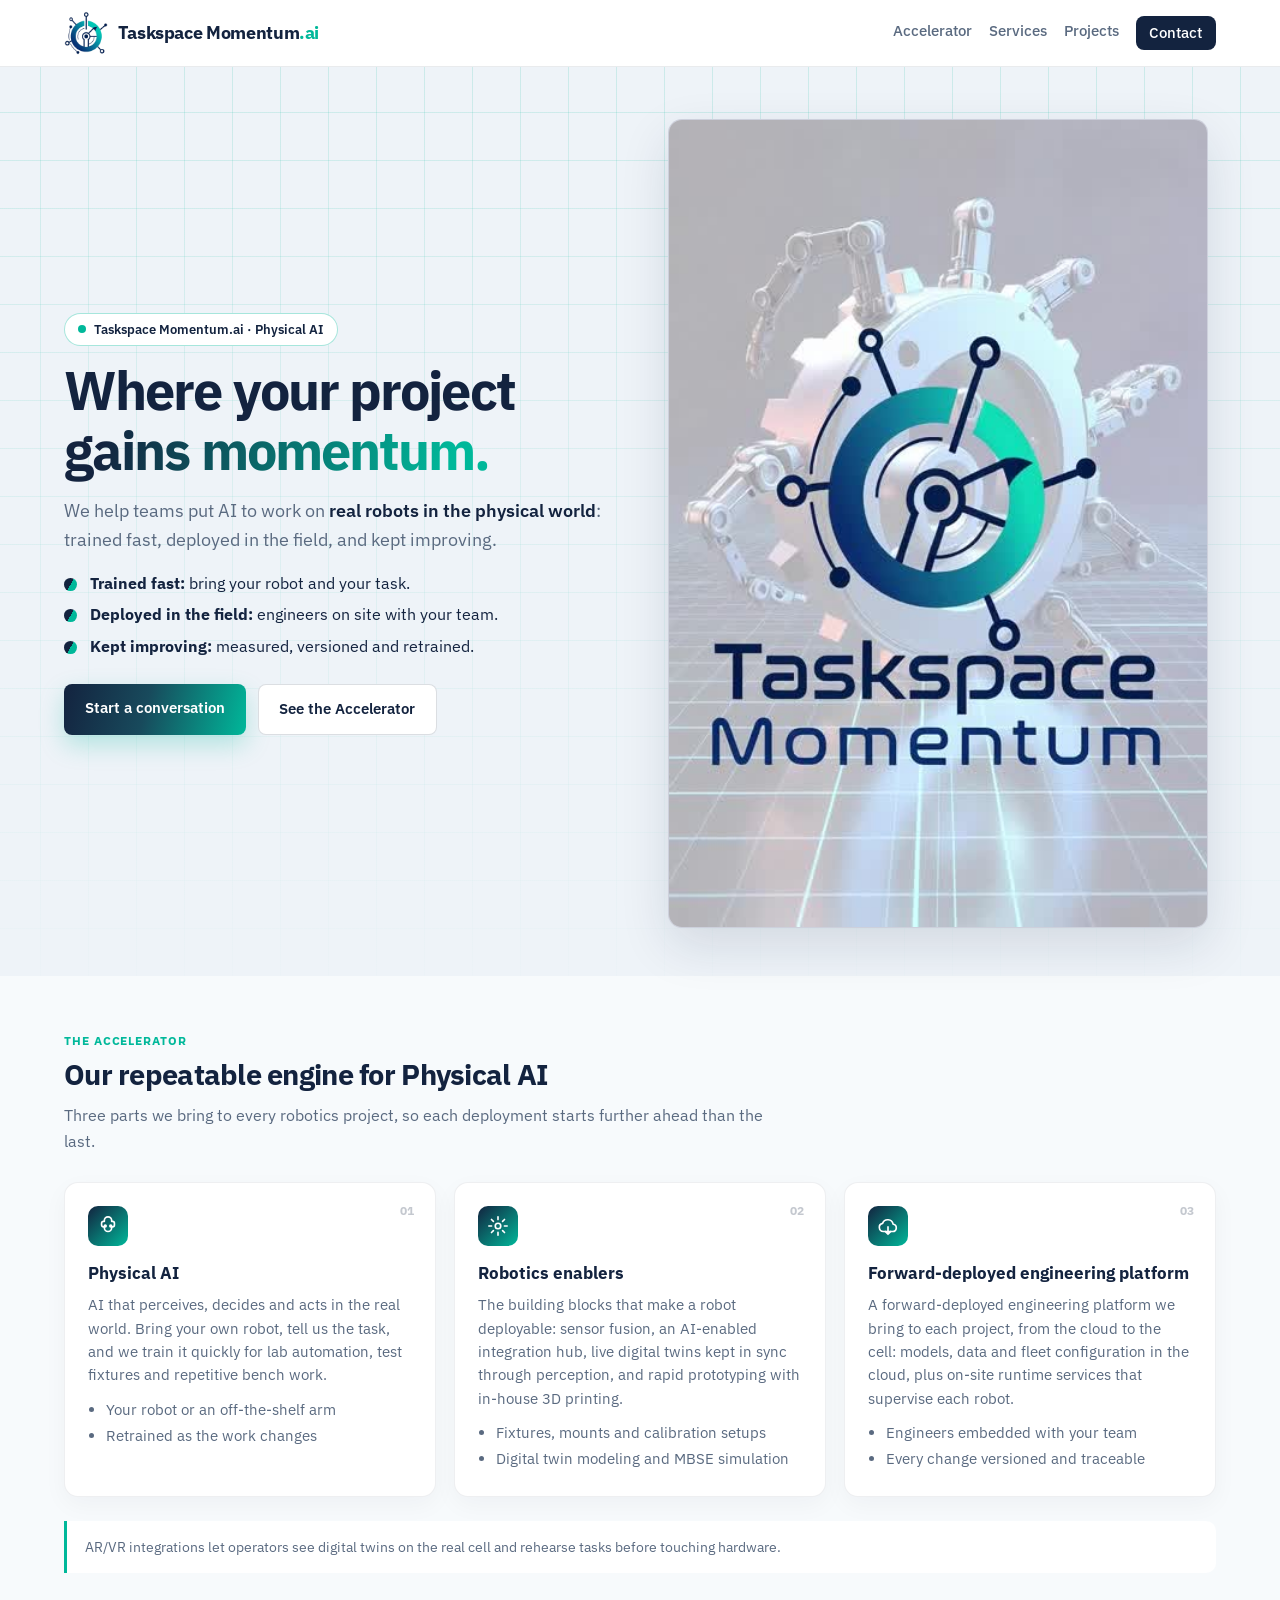
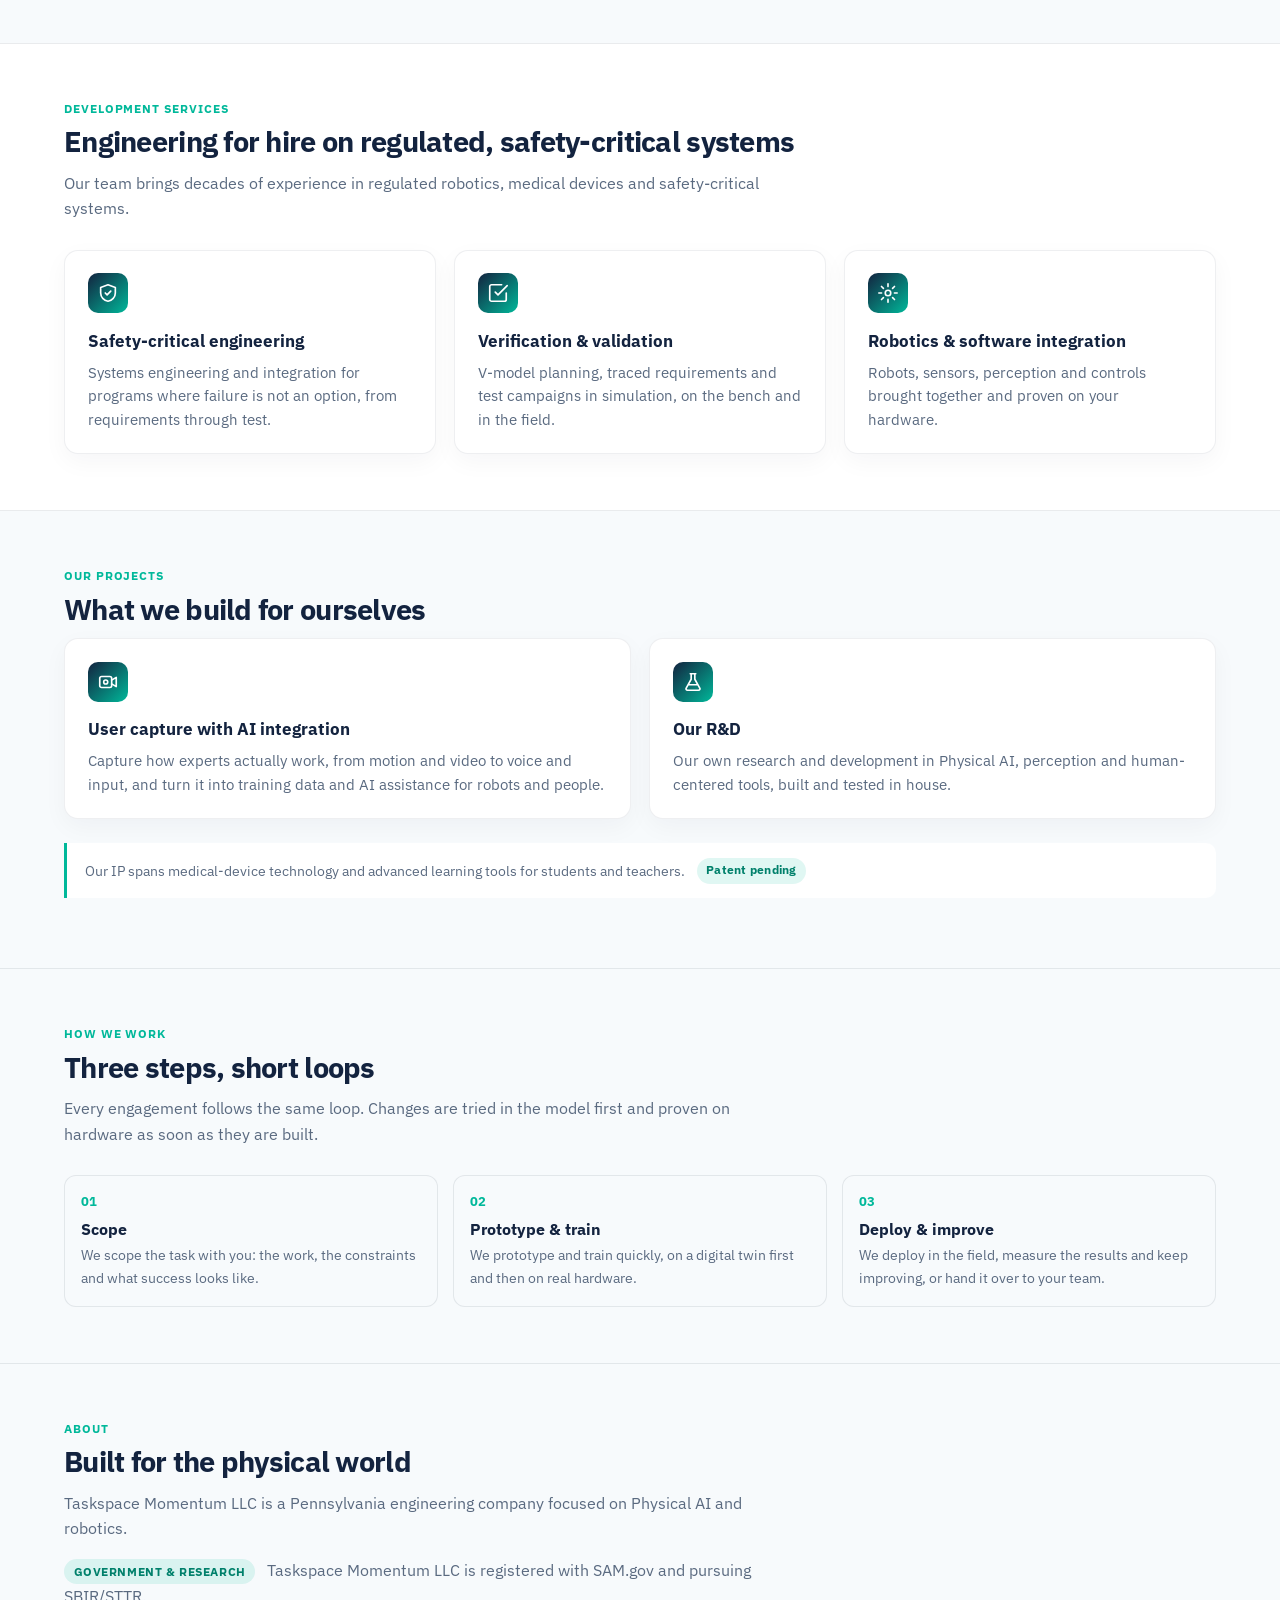
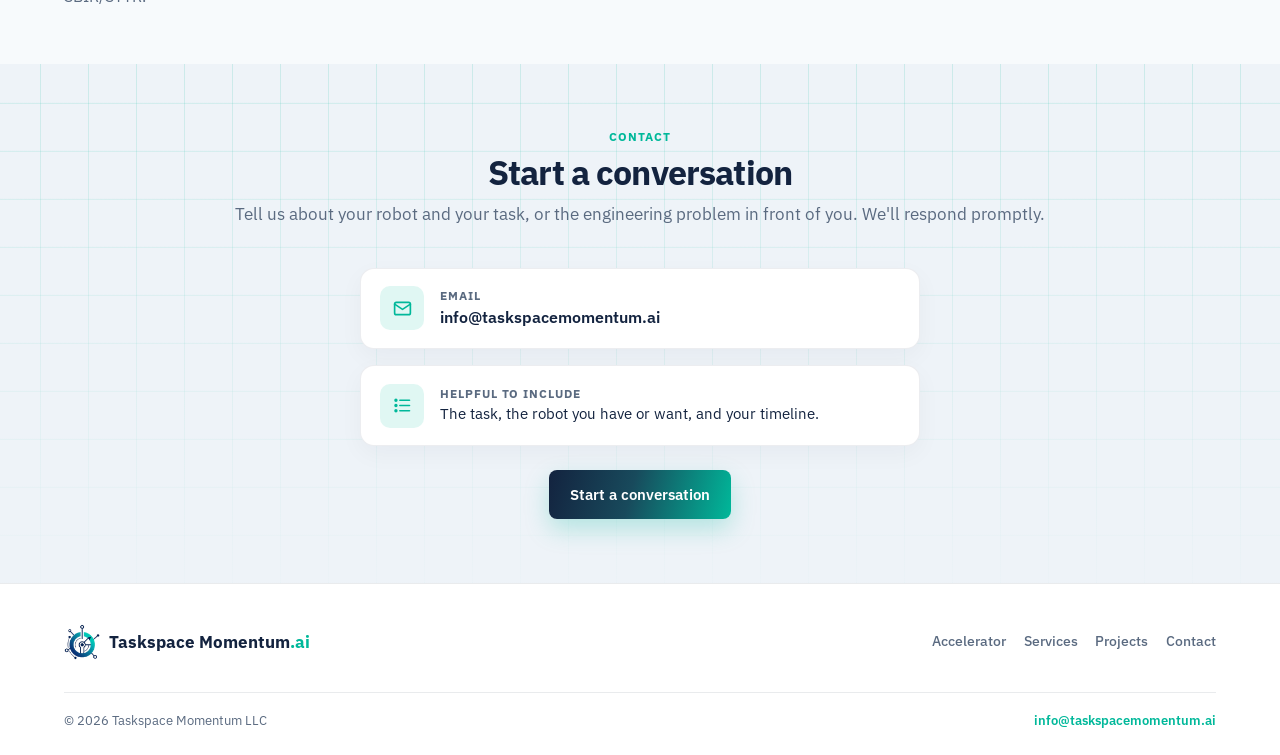
==== commit 37d64ecf: "Rework Home into Accelerator, Development Services and Our Projects - The Accelerator: Physical AI, " ====
--- a/index.html
+++ b/index.html
@@ -26,11 +26,9 @@
       <span>Taskspace Momentum<span class="dot-ai">.ai</span></span>
     </a>
     <nav class="site-nav" aria-label="Main">
-      <a href="#physical-ai">Physical AI</a>
-      <a href="#enablers">Enablers</a>
-      <a href="#platform">Platform</a>
-      <a href="#ar-vr">AR/VR</a>
-      <a href="#user-capture">User Capture</a>
+      <a href="#accelerator">Accelerator</a>
+      <a href="#services">Services</a>
+      <a href="#projects">Projects</a>
       <a href="#contact" class="nav-cta">Contact</a>
     </nav>
   </header>
@@ -46,7 +44,7 @@
       </ul>
       <div class="cta-row">
         <a class="cta cta-primary" href="#contact">Start a conversation</a>
-        <a class="cta cta-secondary" href="#physical-ai">See what we do</a>
+        <a class="cta cta-secondary" href="#accelerator">See the Accelerator</a>
       </div>
     </div>
     <div class="hero-media">
@@ -57,17 +55,35 @@
       </div>
     </div>
   </div>
-  <section id="themes" class="themes">
-    <span class="section-tag">What we do</span>
-    <h2>Five ways we get robots doing real work</h2>
-    <p class="lead">Each theme stands on its own, and they work best together: a trained robot, the parts that make it deployable, the platform that runs it, the views that guide it, and the expert know-how that teaches it.</p>
-    <div class="theme-grid">
-      <article class="card tile theme" id="physical-ai"><span id="robotics-raas" class="anchor-alias"></span><span class="tile-num">01</span><div class="ico"><svg viewBox="0 0 24 24" aria-hidden="true"><path d="M12 2a4 4 0 0 1 4 4v1h1a2 2 0 0 1 2 2v2a2 2 0 0 1-2 2h-1v1a4 4 0 0 1-8 0v-1H7a2 2 0 0 1-2-2V9a2 2 0 0 1 2-2h1V6a4 4 0 0 1 4-4z"/><circle cx="9" cy="12" r="1"/><circle cx="15" cy="12" r="1"/></svg></div><h3>Physical AI</h3><p>AI that perceives, decides and acts in the real world. Bring your own robot, tell us the task, and we'll train it quickly for lab automation, test fixtures and repetitive bench work.</p><ul><li>Your robot or an off-the-shelf arm</li><li>Trained for your task, not a demo</li><li>Retrained as the work changes</li></ul></article>
-      <article class="card tile theme" id="enablers"><span id="tools" class="anchor-alias"></span><span class="tile-num">02</span><div class="ico"><svg viewBox="0 0 24 24" aria-hidden="true"><circle cx="12" cy="12" r="3"/><path d="M12 2v3M12 19v3M2 12h3M19 12h3M4.9 4.9 7 7M17 17l2.1 2.1M4.9 19.1 7 17M17 7l2.1-2.1"/></svg></div><h3>Robotics enablers</h3><p>The building blocks that make a robot deployable: sensor fusion, an AI-enabled integration hub, live digital twins kept in sync through perception, and rapid prototyping with in-house 3D printing.</p><ul><li>Fixtures, mounts and harnesses for your cell</li><li>Camera, lighting and calibration setups</li><li>Digital twin modeling and MBSE simulation</li></ul></article>
-      <article class="card tile theme" id="platform"><span id="accelerator" class="anchor-alias"></span><span class="tile-num">03</span><div class="ico"><svg viewBox="0 0 24 24" aria-hidden="true"><path d="M7 18h10a4 4 0 0 0 .6-7.96A6 6 0 0 0 6.1 9.1 4.5 4.5 0 0 0 7 18z"/><path d="M12 13v8M9 18l3 3 3-3"/></svg></div><h3>Forward-deployed engineering platform</h3><p>A forward-deployed engineering platform we bring to your project, from the cloud to the cell: models, data and fleet configuration in the cloud, plus on-site runtime services that supervise each robot. Engineers work alongside your team on site, and every change is versioned and traceable.</p><ul><li>Deployed on your site and hardware</li><li>Engineers embedded with your team</li><li>Versioned, traceable changes</li></ul></article>
-      <article class="card tile theme" id="ar-vr"><span class="tile-num">04</span><div class="ico"><svg viewBox="0 0 24 24" aria-hidden="true"><path d="M2 12s3.6-7 10-7 10 7 10 7-3.6 7-10 7S2 12 2 12z"/><circle cx="12" cy="12" r="3"/></svg></div><h3>AR/VR integrations</h3><p>See and steer your system in context. Overlay digital twins on the real cell, rehearse tasks in VR before touching hardware, and guide operators hands-free.</p><ul><li>Guided setup, maintenance and inspection</li><li>Simulation and test results in context</li><li>Rehearse in VR, then run on the real cell</li></ul></article>
-      <article class="card tile theme" id="user-capture"><span class="tile-num">05</span><div class="ico"><svg viewBox="0 0 24 24" aria-hidden="true"><rect x="3" y="6" width="13" height="12" rx="2"/><path d="m16 10 5-3v10l-5-3"/><circle cx="9.5" cy="12" r="2.2"/></svg></div><h3>User capture with AI integration</h3><p>Capture how experts actually work, from motion and video to voice and input, and turn it into training data and AI assistance for robots and people.</p><ul><li>Motion, video, voice and input capture</li><li>Training data for robots</li><li>AI assistance for people on the job</li></ul><p class="theme-ip"><span class="status">Patent pending</span></p></article>
+  <section id="accelerator" class="themes">
+    <span class="section-tag">The Accelerator</span>
+    <h2>Our repeatable engine for Physical AI</h2>
+    <p class="lead">Three parts we bring to every robotics project, so each deployment starts further ahead than the last.</p>
+    <div class="grid-3">
+      <article class="card tile theme" id="physical-ai"><span id="robotics-raas" class="anchor-alias"></span><span class="tile-num">01</span><div class="ico"><svg viewBox="0 0 24 24" aria-hidden="true"><path d="M12 2a4 4 0 0 1 4 4v1h1a2 2 0 0 1 2 2v2a2 2 0 0 1-2 2h-1v1a4 4 0 0 1-8 0v-1H7a2 2 0 0 1-2-2V9a2 2 0 0 1 2-2h1V6a4 4 0 0 1 4-4z"/><circle cx="9" cy="12" r="1"/><circle cx="15" cy="12" r="1"/></svg></div><h3>Physical AI</h3><p>AI that perceives, decides and acts in the real world. Bring your own robot, tell us the task, and we train it quickly for lab automation, test fixtures and repetitive bench work.</p><ul><li>Your robot or an off-the-shelf arm</li><li>Retrained as the work changes</li></ul></article>
+      <article class="card tile theme" id="enablers"><span id="tools" class="anchor-alias"></span><span class="tile-num">02</span><div class="ico"><svg viewBox="0 0 24 24" aria-hidden="true"><circle cx="12" cy="12" r="3"/><path d="M12 2v3M12 19v3M2 12h3M19 12h3M4.9 4.9 7 7M17 17l2.1 2.1M4.9 19.1 7 17M17 7l2.1-2.1"/></svg></div><h3>Robotics enablers</h3><p>The building blocks that make a robot deployable: sensor fusion, an AI-enabled integration hub, live digital twins kept in sync through perception, and rapid prototyping with in-house 3D printing.</p><ul><li>Fixtures, mounts and calibration setups</li><li>Digital twin modeling and MBSE simulation</li></ul></article>
+      <article class="card tile theme" id="platform"><span class="tile-num">03</span><div class="ico"><svg viewBox="0 0 24 24" aria-hidden="true"><path d="M7 18h10a4 4 0 0 0 .6-7.96A6 6 0 0 0 6.1 9.1 4.5 4.5 0 0 0 7 18z"/><path d="M12 13v8M9 18l3 3 3-3"/></svg></div><h3>Forward-deployed engineering platform</h3><p>A forward-deployed engineering platform we bring to each project, from the cloud to the cell: models, data and fleet configuration in the cloud, plus on-site runtime services that supervise each robot.</p><ul><li>Engineers embedded with your team</li><li>Every change versioned and traceable</li></ul></article>
     </div>
+    <p class="note" id="ar-vr">AR/VR integrations let operators see digital twins on the real cell and rehearse tasks before touching hardware.</p>
+  </section>
+  <section id="services" class="services-short">
+    <span class="section-tag">Development Services</span>
+    <h2>Engineering for hire on regulated, safety-critical systems</h2>
+    <p class="lead">Our team brings decades of experience in regulated robotics, medical devices and safety-critical systems.</p>
+    <div class="grid-3">
+      <article class="card tile theme"><div class="ico"><svg viewBox="0 0 24 24" aria-hidden="true"><path d="M12 3 4 6v6c0 4.5 3.4 8.2 8 9 4.6-.8 8-4.5 8-9V6l-8-3z"/><path d="m9 12 2 2 4-4"/></svg></div><h3>Safety-critical engineering</h3><p>Systems engineering and integration for programs where failure is not an option, from requirements through test.</p></article>
+      <article class="card tile theme"><div class="ico"><svg viewBox="0 0 24 24" aria-hidden="true"><path d="M9 11l3 3L22 4"/><path d="M21 12v7a2 2 0 0 1-2 2H5a2 2 0 0 1-2-2V5a2 2 0 0 1 2-2h11"/></svg></div><h3>Verification &amp; validation</h3><p>V-model planning, traced requirements and test campaigns in simulation, on the bench and in the field.</p></article>
+      <article class="card tile theme"><div class="ico"><svg viewBox="0 0 24 24" aria-hidden="true"><circle cx="12" cy="12" r="3"/><path d="M12 2v3M12 19v3M2 12h3M19 12h3M4.9 4.9 7 7M17 17l2.1 2.1M4.9 19.1 7 17M17 7l2.1-2.1"/></svg></div><h3>Robotics &amp; software integration</h3><p>Robots, sensors, perception and controls brought together and proven on your hardware.</p></article>
+    </div>
+  </section>
+  <section id="projects" class="themes">
+    <span class="section-tag">Our Projects</span>
+    <h2>What we build for ourselves</h2>
+    <div class="grid-2">
+      <article class="card tile theme" id="user-capture"><div class="ico"><svg viewBox="0 0 24 24" aria-hidden="true"><rect x="3" y="6" width="13" height="12" rx="2"/><path d="m16 10 5-3v10l-5-3"/><circle cx="9.5" cy="12" r="2.2"/></svg></div><h3>User capture with AI integration</h3><p>Capture how experts actually work, from motion and video to voice and input, and turn it into training data and AI assistance for robots and people.</p></article>
+      <article class="card tile theme" id="research"><div class="ico"><svg viewBox="0 0 24 24" aria-hidden="true"><path d="M9 3h6M10 3v6L4.6 18.6A1.6 1.6 0 0 0 6 21h12a1.6 1.6 0 0 0 1.4-2.4L14 9V3"/><path d="M7.5 15h9"/></svg></div><h3>Our R&amp;D</h3><p>Our own research and development in Physical AI, perception and human-centered tools, built and tested in house.</p></article>
+    </div>
+    <p class="note ip-line">Our IP spans medical-device technology and advanced learning tools for students and teachers. <span class="status">Patent pending</span></p>
   </section>
   <section id="how" class="how">
     <span class="section-tag">How we work</span>
@@ -82,7 +98,8 @@
   <section id="about" class="about-short">
     <span class="section-tag">About</span>
     <h2>Built for the physical world</h2>
-    <p class="lead">Taskspace Momentum LLC is a Pennsylvania engineering company focused on Physical AI and robotics. Our team brings decades of experience in regulated robotics, medical devices and safety-critical systems.</p>
+    <p class="lead">Taskspace Momentum LLC is a Pennsylvania engineering company focused on Physical AI and robotics.</p>
+    <p class="gov-line"><span class="gov-tag">Government &amp; research</span> Taskspace Momentum LLC is registered with SAM.gov and pursuing SBIR/STTR.</p>
   </section>
   <section id="contact" class="contact grid-bg">
     <div class="contact-head">
@@ -99,7 +116,7 @@
   <footer class="site-footer footer-simple">
     <div class="footer-row">
       <a class="footer-brand" href="#top"><img src="assets/logo-icon-64.png" width="36" height="36" alt="" /><span>Taskspace Momentum<span class="dot-ai">.ai</span></span></a>
-      <nav class="footer-links" aria-label="Footer"><a href="#physical-ai">Physical AI</a> <a href="#enablers">Enablers</a> <a href="#platform">Platform</a> <a href="#ar-vr">AR/VR</a> <a href="#user-capture">User Capture</a> <a href="#contact">Contact</a></nav>
+      <nav class="footer-links" aria-label="Footer"><a href="#accelerator">Accelerator</a> <a href="#services">Services</a> <a href="#projects">Projects</a> <a href="#contact">Contact</a></nav>
     </div>
     <div class="footer-legal">
       <span>&copy; 2026 Taskspace Momentum LLC</span>
--- a/assets/site.css
+++ b/assets/site.css
@@ -578,3 +578,14 @@
   html { scroll-padding-top: 150px; }
   .theme-grid .theme, .anchor-alias { scroll-margin-top: 150px; }
 }
+/* rework 2026-11-16: three sections */
+.theme, #ar-vr { scroll-margin-top: 96px; }
+@media (max-width: 960px) { .theme, #ar-vr { scroll-margin-top: 130px; } }
+@media (max-width: 600px) { .theme, #ar-vr { scroll-margin-top: 150px; } }
+.services-short { background: #fff; border-block: 1px solid var(--line); }
+.services-short + .themes { padding-top: 3.5rem; }
+.ip-line { display: flex; flex-wrap: wrap; align-items: center; gap: 0.5rem 0.75rem; }
+.ip-line .status { margin: 0; text-transform: none; letter-spacing: 0.02em; font-size: 0.76rem; }
+.gov-line { margin: 1rem 0 0; color: var(--muted); font-size: 0.98rem; max-width: 44rem; }
+.gov-tag { display: inline-block; margin-right: 0.5rem; padding: 0.22rem 0.6rem; border-radius: 999px; background: var(--teal-soft); color: #00806b; font-size: 0.72rem; font-weight: 700; letter-spacing: 0.05em; text-transform: uppercase; }
+.how { background: var(--bg-soft); }
